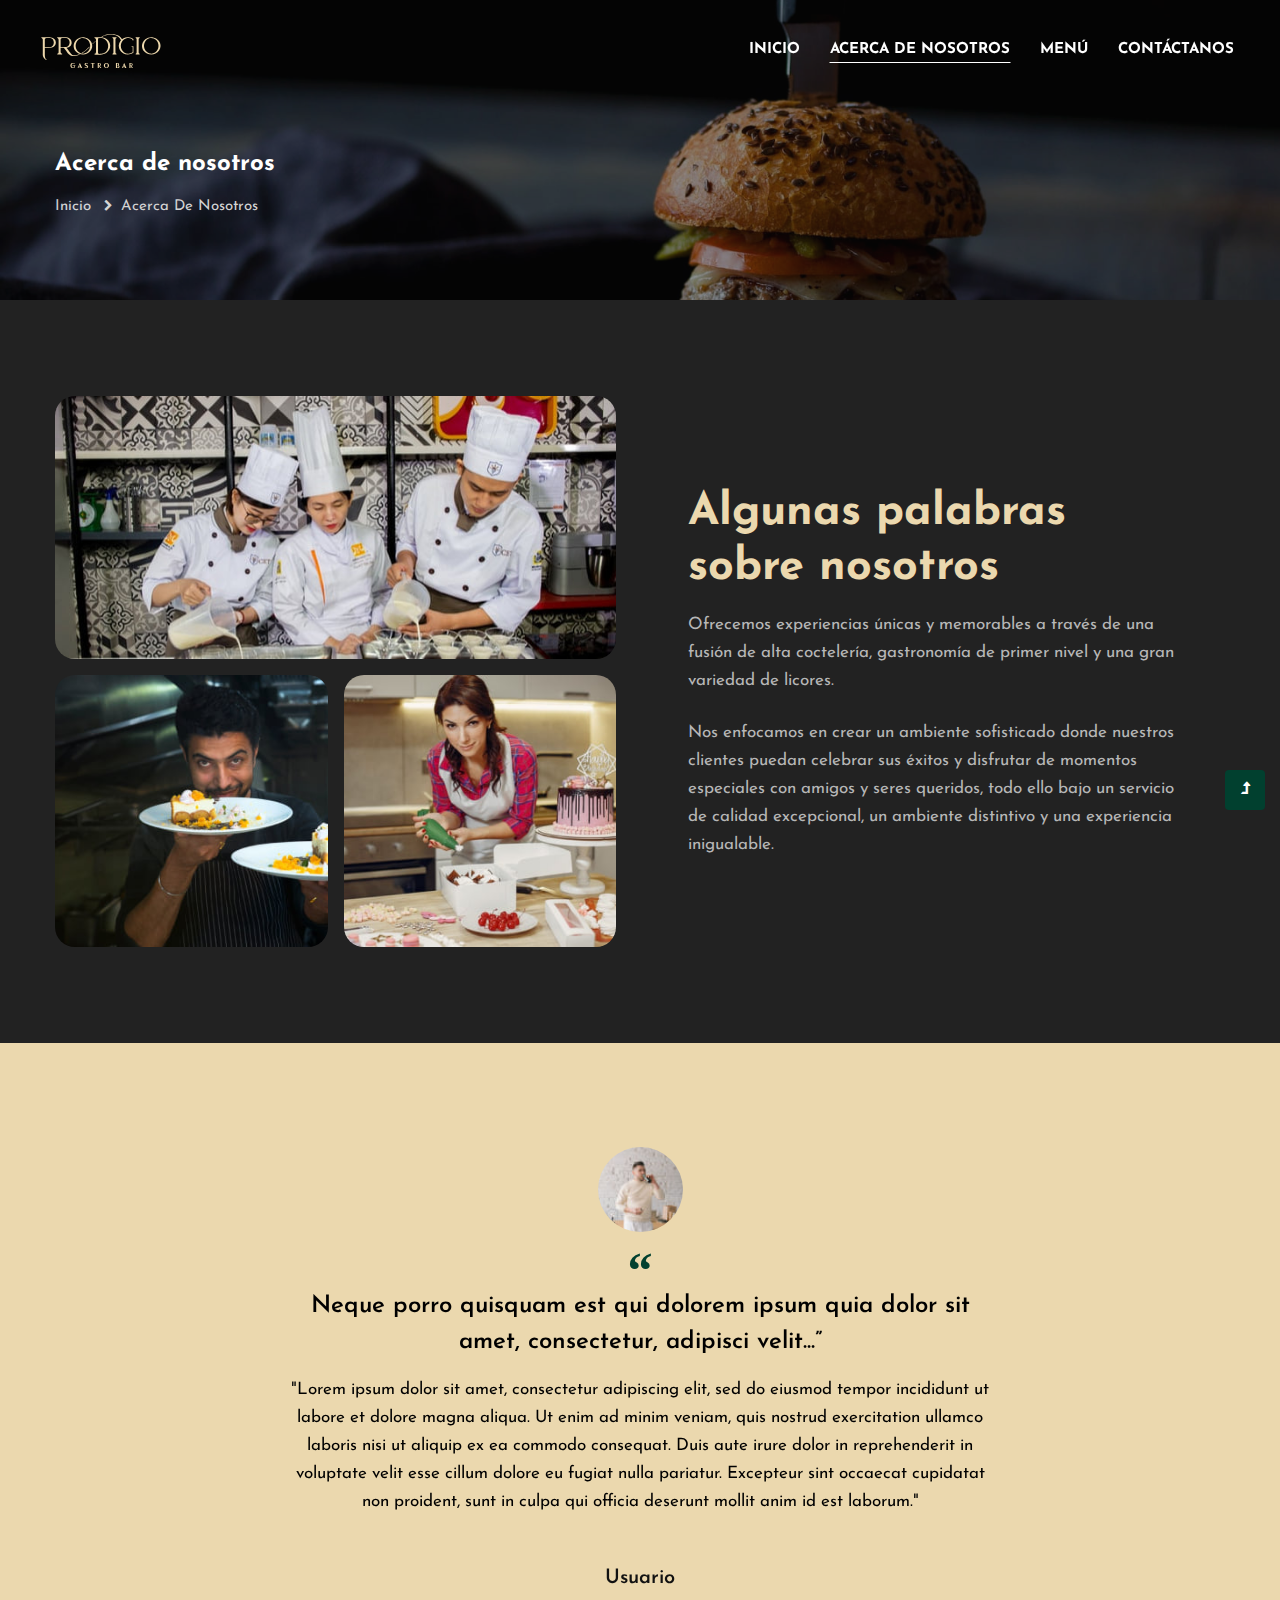
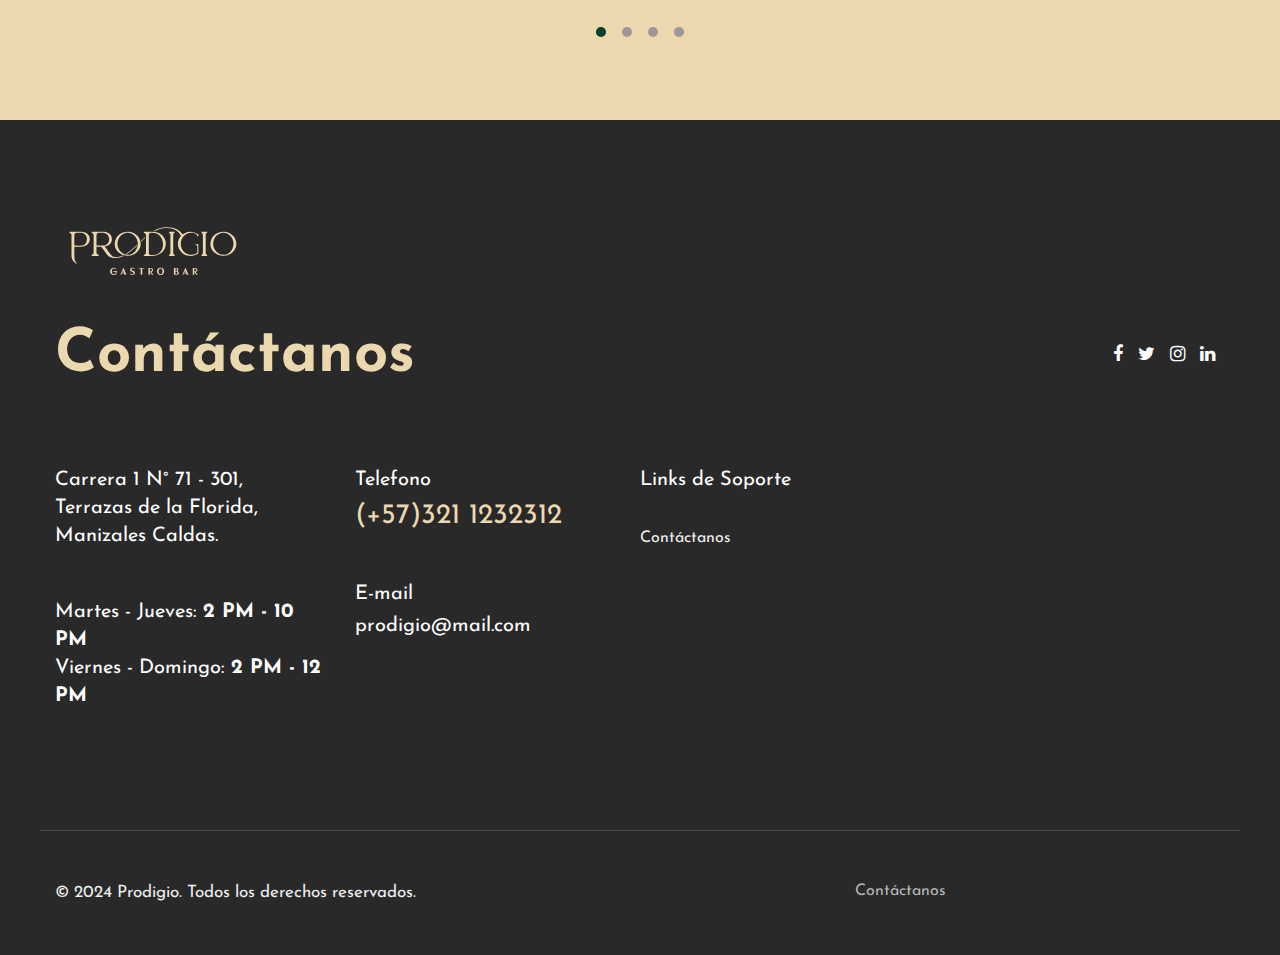
==== about.html @ 743cbc4c "extract content of folder" ====
<!--
Author: W3layouts
Author URL: http://w3layouts.com
-->
<!doctype html>
<html lang="es">

<head>
    <!-- Required meta tags -->
    <meta charset="utf-8">
    <meta name="viewport" content="width=device-width, initial-scale=1, shrink-to-fit=no">
    <link rel="icon" href="assets/images/favicon.ico" type="image/x-icon">
    <title>Prodigio: Gastro Bar - Acerca de Nosotros</title>
    <!-- google-fonts -->
    <link href="//fonts.googleapis.com/css2?family=Josefin+Sans:wght@100;200;300;400;500;600;700&display=swap"
        rel="stylesheet">
    <!-- //google-fonts -->
    <!-- Template CSS Style link -->
    <link rel="stylesheet" href="assets/css/style-starter.css">
</head>
<body>
    <!--header-->
    <header id="site-header" class="fixed-top">
        <div class="container-fluid">
            <nav class="navbar navbar-expand-lg stroke">
                <!--<h1>
                    <a class="navbar-brand d-flex align-items-center" href="index.html">
                        Prodigio <i class="fa fa-cutlery ml-2" aria-hidden="true"></i></a>
                </h1>-->
                <!-- if logo is image enable this   -->
                <a class="navbar-brand" href="#index.html">
                    <img src="assets/images/Logo.svg" alt="logo" title="Prodigio"/>
                </a> 
                <button class="navbar-toggler  collapsed bg-gradient" type="button" data-toggle="collapse"
                    data-target="#navbarTogglerDemo02" aria-controls="navbarTogglerDemo02" aria-expanded="false"
                    aria-label="Toggle navigation">
                    <span class="navbar-toggler-icon fa icon-expand fa-bars"></span>
                    <span class="navbar-toggler-icon fa icon-close fa-times"></span>
                </button>

                <div class="collapse navbar-collapse" id="navbarTogglerDemo02">
                    <ul class="navbar-nav ml-lg-auto">
                        <li class="nav-item">
                            <a class="nav-link" href="index.html">Inicio <span class="sr-only">(current)</span></a>
                        </li>
                        <li class="nav-item active">
                            <a class="nav-link" href="about.html">Acerca de nosotros</a>
                        </li>
                        <li class="nav-item">
                            <a class="nav-link" href="#">Menú</a>
                        </li>
                        <li class="nav-item">
                            <a class="nav-link" href="contact.html">Contáctanos</a>
                        </li>
                    </ul>
                </div>
            </nav>
        </div>
    </header>
    <!--//header-->

    <!-- inner banner -->
    <div class="inner-banner">
        <section class="w3l-breadcrumb">
            <div class="container">
                <h4 class="inner-text-title font-weight-bold text-white mb-sm-3 mb-2">Acerca de nosotros</h4>
                <ul class="breadcrumbs-custom-path">
                    <li><a href="index.html">Inicio</a></li>
                    <li class="active"><span class="fa fa-chevron-right mx-2" aria-hidden="true"></span>Acerca de nosotros</li>
                </ul>
            </div>
        </section>
    </div>
    <!-- //inner banner -->

    <!-- about section -->
    <section class="w3l-text-6 py-5" id="about">
        <div class="text-6-mian py-md-5 py-4">
            <div class="container">
                <div class="row top-cont-grid align-items-center">
                    <div class="col-lg-6 left-img pr-lg-4">
                        <img src="assets/images/about3.jpg" alt="" class="img-responsive img-fluid" />
                        <div class="row mt-3">
                            <div class="col-6 img-pad">
                                <img src="assets/images/about4.jpg" alt="" class="img-responsive img-fluid" />
                            </div>
                            <div class="col-6 img-pad-2">
                                <img src="assets/images/about5.jpg" alt="" class="img-responsive img-fluid" />
                            </div>
                        </div>
                    </div>
                    <div class="col-lg-6 text-6-info mb-lg-0 mb-4 pl-lg-5 pr-lg-5">
                        <h3 class="title-style mb-3">Algunas palabras sobre nosotros</h3>
                        <p>Ofrecemos experiencias únicas y memorables a
                            través de una fusión de alta coctelería, gastronomía
                            de primer nivel y una gran variedad de licores.</p>
                        <p class="mt-4">Nos enfocamos en crear un ambiente sofisticado
                            donde nuestros clientes puedan celebrar sus éxitos y
                            disfrutar de momentos especiales con amigos y
                            seres queridos, todo ello bajo un servicio de calidad
                            excepcional, un ambiente distintivo y una
                            experiencia inigualable.</p>
                    </div>
                </div>
            </div>
        </div>
    </section>
    <!-- //about section -->

    <!-- team section -->
    <!--
    <section class="w3l-team-main" id="team">
        <div class="team py-5">
            <div class="container py-md-5 py-4">
                <h3 class="title-style text-white text-center">Our Chefs</h3>
                <div class="row team-row mt-md-5 mt-4">
                    <div class="col-lg-3 col-6 team-wrap">
                        <div class="team-member text-center">
                            <div class="team-img">
                                <img src="assets/images/team1.jpg" alt="" class="radius-image">
                            </div>
                            <a href="#url" class="team-title">Lyn Victor</a>
                            <div class="team-details text-center">
                                <div class="socials mt-20">
                                    <a href="#url">
                                        <span class="fa fa-facebook-f"></span>
                                    </a>
                                    <a href="#url">
                                        <span class="fa fa-twitter"></span>
                                    </a>
                                    <a href="#url">
                                        <span class="fa fa-instagram"></span>
                                    </a>
                                </div>
                            </div>
                        </div>
                    </div>
                    -- end team member --
                    <div class="col-lg-3 col-6 team-wrap">
                        <div class="team-member text-center">
                            <div class="team-img">
                                <img src="assets/images/team2.jpg" alt="" class="radius-image">
                            </div>
                            <a href="#url" class="team-title">Meyer Lson</a>
                            <div class="team-details text-center">
                                <div class="socials mt-20">
                                    <a href="#url">
                                        <span class="fa fa-facebook-f"></span>
                                    </a>
                                    <a href="#url">
                                        <span class="fa fa-twitter"></span>
                                    </a>
                                    <a href="#url">
                                        <span class="fa fa-instagram"></span>
                                    </a>
                                </div>
                            </div>
                        </div>
                    </div>
                    -- end team member --
                    <div class="col-lg-3 col-6 team-wrap mt-lg-0 mt-5">
                        <div class="team-member last text-center">
                            <div class="team-img">
                                <img src="assets/images/team3.jpg" alt="" class="radius-image">
                            </div>
                            <a href="#url" class="team-title">Lyn Meyer</a>
                            <div class="team-details text-center">
                                <div class="socials mt-20">
                                    <a href="#url">
                                        <span class="fa fa-facebook-f"></span>
                                    </a>
                                    <a href="#url">
                                        <span class="fa fa-twitter"></span>
                                    </a>
                                    <a href="#url">
                                        <span class="fa fa-instagram"></span>
                                    </a>
                                </div>
                            </div>
                        </div>
                    </div>
                    -- end team member --
                    <div class="col-lg-3 col-6 team-wrap mt-lg-0 mt-5">
                        <div class="team-member last text-center">
                            <div class="team-img">
                                <img src="assets/images/team4.jpg" alt="" class="radius-image">
                            </div>
                            <a href="#url" class="team-title">Sam Mills</a>
                            <div class="team-details text-center">
                                <div class="socials mt-20">
                                    <a href="#url">
                                        <span class="fa fa-facebook-f"></span>
                                    </a>
                                    <a href="#url">
                                        <span class="fa fa-twitter"></span>
                                    </a>
                                    <a href="#url">
                                        <span class="fa fa-instagram"></span>
                                    </a>
                                </div>
                            </div>
                        </div>
                    </div>
                    -- end team member --
                </div>
            </div>
        </div>
    </section>
    -->
    <!-- //team section -->

    <!-- video section -->
    <!--
    <section class="w3l-index5" id="about">
        <div class="new-block py-5">
            <div class="container py-lg-5">
                <div class="middle-section text-center">
                    <div class="section-width">
                        <h3 class="title-style">Only fresh and healthy Products for you!</h3>
                        <p class="mt-3">Lorem ipsum, dolor sit amet consectetur adipisicing elit.Lorem ipsum dolor sit
                            amet elit consec tetur adipisi elit.

                            Lorem ipsum dolor sit amet elit consec tetur adipisi elit. Iure voluptatibus explicabo
                            officia.</p>
                    </div>
                    <div class="history-info mt-5">
                        <div class="position-relative">
                            <img src="assets/images/image3.jpg" class="img-fluid radius-image video-popup-image"
                                alt="video-popup">

                            <a href="#small-dialog"
                                class="popup-with-zoom-anim play-view text-center position-absolute">
                                <span class="video-play-icon">
                                    <span class="fa fa-play"></span>
                                </span>
                            </a>

                            -- dialog itself, mfp-hide class is required to make dialog hidden --
                            <div id="small-dialog" class="zoom-anim-dialog mfp-hide">
                                <iframe src="https://player.vimeo.com/video/204689502" frameborder="0"
                                    allow="autoplay; fullscreen" allowfullscreen></iframe>
                            </div>
                        </div>
                    </div>

                    -- dialog itself, mfp-hide class is required to make dialog hidden --
                    <div id="small-dialog" class="zoom-anim-dialog mfp-hide">
                        <iframe src="https://player.vimeo.com/video/101587706" frameborder="0"
                            allow="autoplay; fullscreen" allowfullscreen></iframe>
                    </div>
                </div>
            </div>
        </div>
    </section>
    -->
    <!-- //video section -->


    <!-- testimonials section -->
    <section class="w3l-clients w3l-agency-test" id="testimonials">
        <div class="midd-w3 py-5">
            <div class="container py-lg-5 py-md-3">
                <div id="owl-agency" class="owl-carousel owl-theme py-2 mb-4 text-center">
                    <div class="item">
                        <div class="testimonial-content">
                            <div class="testimonial">
                                <a class="comment-img" href="#url"><img src="assets/images/testi1.jpg"
                                        class="img-responsive" alt="placeholder image"></a>
                                <blockquote>
                                    <q>Neque porro quisquam est qui dolorem ipsum quia dolor sit amet, consectetur, adipisci velit...</q>
                                </blockquote>
                                <p class="text-black">"Lorem ipsum dolor sit amet, consectetur adipiscing elit, sed do eiusmod tempor 
                                            incididunt ut labore et dolore magna aliqua. Ut enim ad minim veniam, quis nostrud exercitation 
                                            ullamco laboris nisi ut aliquip ex ea commodo consequat. Duis aute irure dolor in reprehenderit in 
                                            voluptate velit esse cillum dolore eu fugiat nulla pariatur. Excepteur sint occaecat cupidatat non 
                                            proident, sunt in culpa qui officia deserunt mollit anim id est laborum."</p>
                                <div class="text-center mt-5">
                                    <div class="people-info align-self">
                                        <h3>Usuario</h3>
                                    </div>
                                </div>
                            </div>
                        </div>
                    </div>
                    <div class="item">
                        <div class="testimonial-content">
                            <div class="testimonial">
                                <a class="comment-img" href="#url"><img src="assets/images/testi1.jpg"
                                        class="img-responsive" alt="placeholder image"></a>
                                <blockquote>
                                    <q>Neque porro quisquam est qui dolorem ipsum quia dolor sit amet, consectetur, adipisci velit...</q>
                                </blockquote>
                                <p class="text-black">"Lorem ipsum dolor sit amet, consectetur adipiscing elit, sed do eiusmod tempor 
                                            incididunt ut labore et dolore magna aliqua. Ut enim ad minim veniam, quis nostrud exercitation 
                                            ullamco laboris nisi ut aliquip ex ea commodo consequat. Duis aute irure dolor in reprehenderit in 
                                            voluptate velit esse cillum dolore eu fugiat nulla pariatur. Excepteur sint occaecat cupidatat non 
                                            proident, sunt in culpa qui officia deserunt mollit anim id est laborum."</p>
                                <div class="text-center mt-5">
                                    <div class="people-info align-self">
                                        <h3>Usuario</h3>
                                    </div>
                                </div>
                            </div>
                        </div>
                    </div>
                    <div class="item">
                        <div class="testimonial-content">
                            <div class="testimonial">
                                <a class="comment-img" href="#url"><img src="assets/images/testi1.jpg"
                                        class="img-responsive" alt="placeholder image"></a>
                                <blockquote>
                                    <q>Neque porro quisquam est qui dolorem ipsum quia dolor sit amet, consectetur, adipisci velit...</q>
                                </blockquote>
                                <p class="text-black">"Lorem ipsum dolor sit amet, consectetur adipiscing elit, sed do eiusmod tempor 
                                            incididunt ut labore et dolore magna aliqua. Ut enim ad minim veniam, quis nostrud exercitation 
                                            ullamco laboris nisi ut aliquip ex ea commodo consequat. Duis aute irure dolor in reprehenderit in 
                                            voluptate velit esse cillum dolore eu fugiat nulla pariatur. Excepteur sint occaecat cupidatat non 
                                            proident, sunt in culpa qui officia deserunt mollit anim id est laborum."</p>
                                <div class="text-center mt-5">
                                    <div class="people-info align-self">
                                        <h3>Usuario</h3>
                                    </div>
                                </div>
                            </div>
                        </div>
                    </div>
                    <div class="item">
                        <div class="testimonial-content">
                            <div class="testimonial">
                                <a class="comment-img" href="#url"><img src="assets/images/testi1.jpg"
                                        class="img-responsive" alt="placeholder image"></a>
                                <blockquote>
                                    <q>Neque porro quisquam est qui dolorem ipsum quia dolor sit amet, consectetur, adipisci velit...</q>
                                </blockquote>
                                <p class="text-black">"Lorem ipsum dolor sit amet, consectetur adipiscing elit, sed do eiusmod tempor 
                                            incididunt ut labore et dolore magna aliqua. Ut enim ad minim veniam, quis nostrud exercitation 
                                            ullamco laboris nisi ut aliquip ex ea commodo consequat. Duis aute irure dolor in reprehenderit in 
                                            voluptate velit esse cillum dolore eu fugiat nulla pariatur. Excepteur sint occaecat cupidatat non 
                                            proident, sunt in culpa qui officia deserunt mollit anim id est laborum."</p>
                                <div class="text-center mt-5">
                                    <div class="people-info align-self">
                                        <h3>Usuario</h3>
                                    </div>
                                </div>
                            </div>
                        </div>
                    </div>
                </div>
            </div>
        </div>
    </section>
    <!-- //testimonials section -->

    <!-- footer -->
    <footer class="w3l-footer-29-main">
        <div class="footer-29-w3l py-5">
            <div class="container pt-md-5 pt-4">
                <div class="w3l-footer-texthny-inf">
                    <h2>
                        <a class="d-flex align-items-center logo-2" href="index.html">
                            <img src="assets/images/Logo.svg" alt="logo" title="Prodigio" style="height: 70px;"/>
                        </a>
                    </h2>
                    <div class="footer-list-cont d-flex align-items-center justify-content-between mt-md-5 mt-4 mb-5">
                        <h6 class="foot-sub-title">Contáctanos</h6>

                        <div class="main-social-footer-29">
                            <a href="#facebook" class="facebook"><span class="fa fa-facebook"></span></a>
                            <a href="#twitter" class="twitter"><span class="fa fa-twitter"></span></a>
                            <a href="#instagram" class="instagram"><span class="fa fa-instagram"></span></a>
                            <a href="#linkedin" class="linkedin"><span class="fa fa-linkedin"></span></a>
                        </div>
                    </div>
                </div>
                <div class="row footer-top-29 mt-lg-5 mt-md-4 pt-md-5">
                    <div class="col-lg-3 col-sm-6">
                        <div class="address-grid">
                            <h5>Carrera 1 N° 71 - 301, Terrazas de la Florida, <br> Manizales Caldas.</h5>
                            <h5 class="mt-sm-5 mt-4">Martes - Jueves: <span> 2 PM - 10 PM</span> <br> Viernes - Domingo: <span> 2 PM - 12 PM</span></h5>
                        </div>
                    </div>
                    <div class="col-lg-3 col-sm-6 mt-sm-0 mt-4">
                        <div class="address-grid">
                            <h5>Telefono</h5>
                            <h5 class="phone-number-text mt-2"><a href="tel:+57 3213772519">(+57)321 1232312</a></h5>
                        </div>
                        <div class="address-grid mt-sm-5 mt-4">
                            <h5>E-mail</h5>
                            <h5 class="email-cont-text mt-1"> <a href="mailto:prodigio@mail.com"
                                    class="mail">prodigio@mail.com</a></h5>
                        </div>
                    </div>
                    <div class="col-lg-2 col-md-6 col-sm-5 footer-list-menu pl-lg-0 mt-lg-0 mt-sm-5 mt-4">
                        <div class="address-grid contact">
                            <h5 class="mb-4 pb-lg-2">Links de Soporte</h5>
                            <ul>
                                <li><a href="contact.html">Contáctanos</a></li>
                            </ul>
                        </div>
                    </div>
                </div>
                <!-- copyright -->
                <div class="w3l-copyright mt-lg-5 mt-sm-4 pt-md-4 pt-3">
                    <div class="row bottom-copies pt-md-5 pt-4 mt-md-5 mt-4">
                        <p class="col-lg-8 copy-footer-29">© 2024 Prodigio. Todos los derechos reservados. </a></p>

                        <div class="col-lg-4 footer-list-29 mt-lg-0 mt-md-4 mt-2">
                            <ul class="d-flex text-lg-right">
                                <li><a href="contact.html">Contáctanos</a></li>
                            </ul>
                        </div>
                    </div>
                </div>
            </div>
        </div>
    </footer>
    <!-- //footer -->

    <!-- Js scripts -->
    <!-- move top -->
    <button onclick="topFunction()" id="movetop" title="Go to top">
        <span class="fa fa-level-up" aria-hidden="true"></span>
    </button>
    <script>
        // When the user scrolls down 20px from the top of the document, show the button
        window.onscroll = function () {
            scrollFunction()
        };

        function scrollFunction() {
            if (document.body.scrollTop > 20 || document.documentElement.scrollTop > 20) {
                document.getElementById("movetop").style.display = "block";
            } else {
                document.getElementById("movetop").style.display = "none";
            }
        }

        // When the user clicks on the button, scroll to the top of the document
        function topFunction() {
            document.body.scrollTop = 0;
            document.documentElement.scrollTop = 0;
        }
    </script>
    <!-- //move top -->

    <!-- common jquery plugin -->
    <script src="assets/js/jquery-3.3.1.min.js"></script>
    <!-- //common jquery plugin -->

    <!-- owlcarousel -->
    <script src="assets/js/owl.carousel.js"></script>
    <!-- script for tesimonials carousel slider -->
    <script>
        $(document).ready(function () {
            $("#owl-demo1").owlCarousel({
                loop: true,
                nav: false,
                margin: 50,
                responsiveClass: true,
                responsive: {
                    0: {
                        items: 1,
                        nav: false
                    },
                    736: {
                        items: 2,
                        nav: false
                    }
                }
            })
        })
    </script>
    <!-- //script for tesimonials carousel slider -->
    <!-- script for tesimonials agency carousel slider -->
    <script>
        $(document).ready(function () {
            $("#owl-agency").owlCarousel({
                loop: true,
                nav: false,
                margin: 50,
                responsiveClass: true,
                responsive: {
                    0: {
                        items: 1,
                        nav: false
                    },
                    736: {
                        items: 1,
                        nav: false
                    }
                }
            })
        })
    </script>
    <!-- //script for tesimonials agency carousel slider -->

    <!-- magnific popup -->
    <script src="assets/js/jquery.magnific-popup.min.js"></script>
    <script>
        $(document).ready(function () {
            $('.popup-with-zoom-anim').magnificPopup({
                type: 'inline',

                fixedContentPos: false,
                fixedBgPos: true,

                overflowY: 'auto',

                closeBtnInside: true,
                preloader: false,

                midClick: true,
                removalDelay: 300,
                mainClass: 'my-mfp-zoom-in'
            });

            $('.popup-with-move-anim').magnificPopup({
                type: 'inline',

                fixedContentPos: false,
                fixedBgPos: true,

                overflowY: 'auto',

                closeBtnInside: true,
                preloader: false,

                midClick: true,
                removalDelay: 300,
                mainClass: 'my-mfp-slide-bottom'
            });
        });
    </script>
    <!-- //magnific popup -->

    <!-- theme switch js (light and dark)-->
    <script src="assets/js/theme-change.js"></script>
    <script>
        function autoType(elementClass, typingSpeed) {
            var thhis = $(elementClass);
            thhis.css({
                "position": "relative",
                "display": "inline-block"
            });
            thhis.prepend('<div class="cursor" style="right: initial; left:0;"></div>');
            thhis = thhis.find(".text-js");
            var text = thhis.text().trim().split('');
            var amntOfChars = text.length;
            var newString = "";
            thhis.text("|");
            setTimeout(function () {
                thhis.css("opacity", 1);
                thhis.prev().removeAttr("style");
                thhis.text("");
                for (var i = 0; i < amntOfChars; i++) {
                    (function (i, char) {
                        setTimeout(function () {
                            newString += char;
                            thhis.text(newString);
                        }, i * typingSpeed);
                    })(i + 1, text[i]);
                }
            }, 1500);
        }

        $(document).ready(function () {
            // Now to start autoTyping just call the autoType function with the 
            // class of outer div
            // The second paramter is the speed between each letter is typed.   
            autoType(".type-js", 200);
        });
    </script>
    <!-- //theme switch js (light and dark)-->

    <!-- MENU-JS -->
    <script>
        $(window).on("scroll", function () {
            var scroll = $(window).scrollTop();

            if (scroll >= 80) {
                $("#site-header").addClass("nav-fixed");
            } else {
                $("#site-header").removeClass("nav-fixed");
            }
        });

        //Main navigation Active Class Add Remove
        $(".navbar-toggler").on("click", function () {
            $("header").toggleClass("active");
        });
        $(document).on("ready", function () {
            if ($(window).width() > 991) {
                $("header").removeClass("active");
            }
            $(window).on("resize", function () {
                if ($(window).width() > 991) {
                    $("header").removeClass("active");
                }
            });
        });
    </script>
    <!-- //MENU-JS -->

    <!-- disable body scroll which navbar is in active -->
    <script>
        $(function () {
            $('.navbar-toggler').click(function () {
                $('body').toggleClass('noscroll');
            })
        });
    </script>
    <!-- //disable body scroll which navbar is in active -->

    <!--bootstrap-->
    <script src="assets/js/bootstrap.min.js"></script>
    <!-- //bootstrap-->
    <!-- //Js scripts -->
</body>

</html>
---- assets/css/style-starter.css ----
@charset "UTF-8";

/*--
Author: W3layouts
Author URL: http://w3layouts.com
--*/
/*!
 * Bootstrap v4.4.1 (https://getbootstrap.com/)
 * Copyright 2011-2019 The Bootstrap Authors
 * Copyright 2011-2019 Twitter, Inc.
 * Licensed under MIT (https://github.com/twbs/bootstrap/blob/master/LICENSE)
 */
:root {
  --blue: #007bff;
  --indigo: #6610f2;
  --purple: #6f42c1;
  --pink: #e83e8c;
  --red: #dc3545;
  --orange: #fd7e14;
  --yellow: #ffc107;
  --green: #28a745;
  --teal: #20c997;
  --cyan: #17a2b8;
  --white: #fff;
  --gray: #6c757d;
  --gray-dark: #343a40;
  --primary: #ff4c4c;
  --secondary: #e71d36;
  --success: #28a745;
  --info: #17a2b8;
  --warning: #ffc107;
  --danger: #dc3545;
  --light: #f8f9fa;
  --dark: #343a40;
  --breakpoint-xs: 0;
  --breakpoint-sm: 576px;
  --breakpoint-md: 768px;
  --breakpoint-lg: 992px;
  --breakpoint-xl: 1200px;
  --font-family-sans-serif: -apple-system, BlinkMacSystemFont, "Segoe UI", Roboto, "Helvetica Neue", Arial, "Noto Sans", sans-serif, "Apple Color Emoji", "Segoe UI Emoji", "Segoe UI Symbol", "Noto Color Emoji";
  --font-family-monospace: SFMono-Regular, Menlo, Monaco, Consolas, "Liberation Mono", "Courier New", monospace;
}

*,
*::before,
*::after {
  box-sizing: border-box;
}

html {
  font-family: sans-serif;
  line-height: 1.15;
  -webkit-text-size-adjust: 100%;
  -webkit-tap-highlight-color: rgba(0, 0, 0, 0);
}

article,
aside,
figcaption,
figure,
footer,
header,
hgroup,
main,
nav,
section {
  display: block;
}

body {
  margin: 0;
  font-family: -apple-system, BlinkMacSystemFont, "Segoe UI", Roboto, "Helvetica Neue", Arial, "Noto Sans", sans-serif, "Apple Color Emoji", "Segoe UI Emoji", "Segoe UI Symbol", "Noto Color Emoji";
  font-size: 1rem;
  font-weight: 400;
  line-height: 1.5;
  color: #212529;
  text-align: left;
  background-color: #fff;
}

[tabindex="-1"]:focus:not(:focus-visible) {
  outline: 0 !important;
}

hr {
  box-sizing: content-box;
  height: 0;
  overflow: visible;
}

h1,
h2,
h3,
h4,
h5,
h6 {
  margin-top: 0;
  margin-bottom: 0.5rem;
}

p {
  margin-top: 0;
  margin-bottom: 1rem;
}

abbr[title],
abbr[data-original-title] {
  text-decoration: underline;
  -webkit-text-decoration: underline dotted;
  text-decoration: underline dotted;
  cursor: help;
  border-bottom: 0;
  -webkit-text-decoration-skip-ink: none;
  text-decoration-skip-ink: none;
}

address {
  margin-bottom: 1rem;
  font-style: normal;
  line-height: inherit;
}

ol,
ul,
dl {
  margin-top: 0;
  margin-bottom: 1rem;
}

ol ol,
ul ul,
ol ul,
ul ol {
  margin-bottom: 0;
}

dt {
  font-weight: 600;
}

dd {
  margin-bottom: .5rem;
  margin-left: 0;
}

blockquote {
  margin: 0 0 1rem;
}

b,
strong {
  font-weight: bolder;
}

small {
  font-size: 80%;
}

sub,
sup {
  position: relative;
  font-size: 75%;
  line-height: 0;
  vertical-align: baseline;
}

sub {
  bottom: -.25em;
}

sup {
  top: -.5em;
}

a {
  color: var(--font-color);
  text-decoration: none;
  background-color: transparent;
}

a:hover {
  color: var(--secondary-color);
  text-decoration: underline;
}

a,
a:hover,
button,
button:hover {
  text-decoration: none;
  transition: .5s all;
  -moz-transition: .5s all;
}

a:not([href]) {
  color: inherit;
  text-decoration: none;
}

a:not([href]):hover {
  color: inherit;
  text-decoration: none;
}

pre,
code,
kbd,
samp {
  font-family: SFMono-Regular, Menlo, Monaco, Consolas, "Liberation Mono", "Courier New", monospace;
  font-size: 1em;
}

pre {
  margin-top: 0;
  margin-bottom: 1rem;
  overflow: auto;
}

figure {
  margin: 0 0 1rem;
}

img {
  vertical-align: middle;
  border-style: none;
}

svg {
  overflow: hidden;
  vertical-align: middle;
}

table {
  border-collapse: collapse;
}

caption {
  padding-top: 0.75rem;
  padding-bottom: 0.75rem;
  color: #6c757d;
  text-align: left;
  caption-side: bottom;
}

th {
  text-align: inherit;
}

label {
  display: inline-block;
  margin-bottom: 0.5rem;
}

button {
  border-radius: 0;
}

button:focus {
  outline: 1px dotted;
  outline: 5px auto -webkit-focus-ring-color;
}

input,
button,
select,
optgroup,
textarea {
  margin: 0;
  font-family: inherit;
  font-size: inherit;
  line-height: inherit;
}

button,
input {
  overflow: visible;
}

button,
select {
  text-transform: none;
}

select {
  word-wrap: normal;
}

button,
[type="button"],
[type="reset"],
[type="submit"] {
  -webkit-appearance: button;
}

button:not(:disabled),
[type="button"]:not(:disabled),
[type="reset"]:not(:disabled),
[type="submit"]:not(:disabled) {
  cursor: pointer;
}

button::-moz-focus-inner,
[type="button"]::-moz-focus-inner,
[type="reset"]::-moz-focus-inner,
[type="submit"]::-moz-focus-inner {
  padding: 0;
  border-style: none;
}

input[type="radio"],
input[type="checkbox"] {
  box-sizing: border-box;
  padding: 0;
}

input[type="date"],
input[type="time"],
input[type="datetime-local"],
input[type="month"] {
  -webkit-appearance: listbox;
}

textarea {
  overflow: auto;
  resize: vertical;
}

fieldset {
  min-width: 0;
  padding: 0;
  margin: 0;
  border: 0;
}

legend {
  display: block;
  width: 100%;
  max-width: 100%;
  padding: 0;
  margin-bottom: .5rem;
  font-size: 1.5rem;
  line-height: inherit;
  color: inherit;
  white-space: normal;
}

@media (max-width: 1200px) {
  legend {
    font-size: calc(1.275rem + 0.3vw);
  }
}

progress {
  vertical-align: baseline;
}

[type="number"]::-webkit-inner-spin-button,
[type="number"]::-webkit-outer-spin-button {
  height: auto;
}

[type="search"] {
  outline-offset: -2px;
  -webkit-appearance: none;
}

[type="search"]::-webkit-search-decoration {
  -webkit-appearance: none;
}

::-webkit-file-upload-button {
  font: inherit;
  -webkit-appearance: button;
}

output {
  display: inline-block;
}

summary {
  display: list-item;
  cursor: pointer;
}

template {
  display: none;
}

[hidden] {
  display: none !important;
}

h1,
h2,
h3,
h4,
h5,
h6,
.h1,
.h2,
.h3,
.h4,
.h5,
.h6 {
  margin-bottom: 0.5rem;
  font-weight: 400;
  line-height: 28px;
}

h1,
.h1 {
  font-size: 2.5rem;
}

@media (max-width: 1200px) {

  h1,
  .h1 {
    font-size: calc(1.375rem + 1.5vw);
  }
}

h2,
.h2 {
  font-size: 2rem;
}

@media (max-width: 1200px) {

  h2,
  .h2 {
    font-size: calc(1.325rem + 0.9vw);
  }
}

h3,
.h3 {
  font-size: 1.75rem;
}

@media (max-width: 1200px) {

  h3,
  .h3 {
    font-size: calc(1.3rem + 0.6vw);
  }
}

h4,
.h4 {
  font-size: 1.5rem;
}

@media (max-width: 1200px) {

  h4,
  .h4 {
    font-size: calc(1.275rem + 0.3vw);
  }
}

h5,
.h5 {
  font-size: 1.25rem;
}

h6,
.h6 {
  font-size: 1rem;
}

.lead {
  font-size: 1.25rem;
  font-weight: 300;
}

.display-1 {
  font-size: 6rem;
  font-weight: 300;
  line-height: 1.2;
}

@media (max-width: 1200px) {
  .display-1 {
    font-size: calc(1.725rem + 5.7vw);
  }
}

.display-2 {
  font-size: 5.5rem;
  font-weight: 300;
  line-height: 1.2;
}

@media (max-width: 1200px) {
  .display-2 {
    font-size: calc(1.675rem + 5.1vw);
  }
}

.display-3 {
  font-size: 4.5rem;
  font-weight: 300;
  line-height: 1.2;
}

@media (max-width: 1200px) {
  .display-3 {
    font-size: calc(1.575rem + 3.9vw);
  }
}

.display-4 {
  font-size: 3.5rem;
  font-weight: 300;
  line-height: 1.2;
}

@media (max-width: 1200px) {
  .display-4 {
    font-size: calc(1.475rem + 2.7vw);
  }
}

hr {
  margin-top: 1rem;
  margin-bottom: 1rem;
  border: 0;
  border-top: 1px solid rgba(0, 0, 0, 0.1);
}

small,
.small {
  font-size: 80%;
  font-weight: 400;
}

mark,
.mark {
  padding: 0.2em;
  background-color: #fcf8e3;
}

.list-unstyled {
  padding-left: 0;
  list-style: none;
}

.list-inline {
  padding-left: 0;
  list-style: none;
}

.list-inline-item {
  display: inline-block;
}

.list-inline-item:not(:last-child) {
  margin-right: 0.5rem;
}

.initialism {
  font-size: 90%;
  text-transform: uppercase;
}

.blockquote {
  margin-bottom: 1rem;
  font-size: 1.25rem;
}

.blockquote-footer {
  display: block;
  font-size: 80%;
  color: #6c757d;
}

.blockquote-footer::before {
  content: "\2014\00A0";
}

.img-fluid {
  max-width: 100%;
  height: auto;
}

.img-thumbnail {
  padding: 0.25rem;
  background-color: #fff;
  border: 1px solid #dee2e6;
  border-radius: 0.25rem;
  max-width: 100%;
  height: auto;
}

.figure {
  display: inline-block;
}

.figure-img {
  margin-bottom: 0.5rem;
  line-height: 1;
}

.figure-caption {
  font-size: 90%;
  color: #6c757d;
}

code {
  font-size: 87.5%;
  color: #e83e8c;
  word-wrap: break-word;
}

a>code {
  color: inherit;
}

kbd {
  padding: 0.2rem 0.4rem;
  font-size: 87.5%;
  color: #fff;
  background-color: #212529;
  border-radius: 0.2rem;
}

kbd kbd {
  padding: 0;
  font-size: 100%;
  font-weight: 600;
}

pre {
  display: block;
  font-size: 87.5%;
  color: #212529;
}

pre code {
  font-size: inherit;
  color: inherit;
  word-break: normal;
}

.pre-scrollable {
  max-height: 340px;
  overflow-y: scroll;
}

.container {
  width: 100%;
  padding-right: 15px;
  padding-left: 15px;
  margin-right: auto;
  margin-left: auto;
}

@media (min-width: 576px) {
  .container {
    max-width: 540px;
  }
}

@media (min-width: 768px) {
  .container {
    max-width: 720px;
  }
}

@media (min-width: 992px) {
  .container {
    max-width: 960px;
  }
}

@media (min-width: 1200px) {
  .container {
    max-width: 1140px;
  }
}

.container-fluid,
.container-sm,
.container-md,
.container-lg,
.container-xl {
  width: 100%;
  padding-right: 15px;
  padding-left: 15px;
  margin-right: auto;
  margin-left: auto;
}

@media (min-width: 576px) {

  .container,
  .container-sm {
    max-width: 540px;
  }
}

@media (min-width: 768px) {

  .container,
  .container-sm,
  .container-md {
    max-width: 720px;
  }
}

@media (min-width: 992px) {

  .container,
  .container-sm,
  .container-md,
  .container-lg {
    max-width: 960px;
  }
}

@media (min-width: 1200px) {

  .container,
  .container-sm,
  .container-md,
  .container-lg,
  .container-xl {
    max-width: 1140px;
  }
}

.row {
  display: flex;
  flex-wrap: wrap;
  margin-right: -15px;
  margin-left: -15px;
}

.no-gutters {
  margin-right: 0;
  margin-left: 0;
}

.no-gutters>.col,
.no-gutters>[class*="col-"] {
  padding-right: 0;
  padding-left: 0;
}

.col-1,
.col-2,
.col-3,
.col-4,
.col-5,
.col-6,
.col-7,
.col-8,
.col-9,
.col-10,
.col-11,
.col-12,
.col,
.col-auto,
.col-sm-1,
.col-sm-2,
.col-sm-3,
.col-sm-4,
.col-sm-5,
.col-sm-6,
.col-sm-7,
.col-sm-8,
.col-sm-9,
.col-sm-10,
.col-sm-11,
.col-sm-12,
.col-sm,
.col-sm-auto,
.col-md-1,
.col-md-2,
.col-md-3,
.col-md-4,
.col-md-5,
.col-md-6,
.col-md-7,
.col-md-8,
.col-md-9,
.col-md-10,
.col-md-11,
.col-md-12,
.col-md,
.col-md-auto,
.col-lg-1,
.col-lg-2,
.col-lg-3,
.col-lg-4,
.col-lg-5,
.col-lg-6,
.col-lg-7,
.col-lg-8,
.col-lg-9,
.col-lg-10,
.col-lg-11,
.col-lg-12,
.col-lg,
.col-lg-auto,
.col-xl-1,
.col-xl-2,
.col-xl-3,
.col-xl-4,
.col-xl-5,
.col-xl-6,
.col-xl-7,
.col-xl-8,
.col-xl-9,
.col-xl-10,
.col-xl-11,
.col-xl-12,
.col-xl,
.col-xl-auto {
  position: relative;
  width: 100%;
  padding-right: 15px;
  padding-left: 15px;
}

.col {
  flex-basis: 0;
  flex-grow: 1;
  max-width: 100%;
}

.row-cols-1>* {
  flex: 0 0 100%;
  max-width: 100%;
}

.row-cols-2>* {
  flex: 0 0 50%;
  max-width: 50%;
}

.row-cols-3>* {
  flex: 0 0 33.33333%;
  max-width: 33.33333%;
}

.row-cols-4>* {
  flex: 0 0 25%;
  max-width: 25%;
}

.row-cols-5>* {
  flex: 0 0 20%;
  max-width: 20%;
}

.row-cols-6>* {
  flex: 0 0 16.66667%;
  max-width: 16.66667%;
}

.col-auto {
  flex: 0 0 auto;
  width: auto;
  max-width: 100%;
}

.col-1 {
  flex: 0 0 8.33333%;
  max-width: 8.33333%;
}

.col-2 {
  flex: 0 0 16.66667%;
  max-width: 16.66667%;
}

.col-3 {
  flex: 0 0 25%;
  max-width: 25%;
}

.col-4 {
  flex: 0 0 33.33333%;
  max-width: 33.33333%;
}

.col-5 {
  flex: 0 0 41.66667%;
  max-width: 41.66667%;
}

.col-6 {
  flex: 0 0 50%;
  max-width: 50%;
}

.col-7 {
  flex: 0 0 58.33333%;
  max-width: 58.33333%;
}

.col-8 {
  flex: 0 0 66.66667%;
  max-width: 66.66667%;
}

.col-9 {
  flex: 0 0 75%;
  max-width: 75%;
}

.col-10 {
  flex: 0 0 83.33333%;
  max-width: 83.33333%;
}

.col-11 {
  flex: 0 0 91.66667%;
  max-width: 91.66667%;
}

.col-12 {
  flex: 0 0 100%;
  max-width: 100%;
}

.order-first {
  order: -1;
}

.order-last {
  order: 13;
}

.order-0 {
  order: 0;
}

.order-1 {
  order: 1;
}

.order-2 {
  order: 2;
}

.order-3 {
  order: 3;
}

.order-4 {
  order: 4;
}

.order-5 {
  order: 5;
}

.order-6 {
  order: 6;
}

.order-7 {
  order: 7;
}

.order-8 {
  order: 8;
}

.order-9 {
  order: 9;
}

.order-10 {
  order: 10;
}

.order-11 {
  order: 11;
}

.order-12 {
  order: 12;
}

.offset-1 {
  margin-left: 8.33333%;
}

.offset-2 {
  margin-left: 16.66667%;
}

.offset-3 {
  margin-left: 25%;
}

.offset-4 {
  margin-left: 33.33333%;
}

.offset-5 {
  margin-left: 41.66667%;
}

.offset-6 {
  margin-left: 50%;
}

.offset-7 {
  margin-left: 58.33333%;
}

.offset-8 {
  margin-left: 66.66667%;
}

.offset-9 {
  margin-left: 75%;
}

.offset-10 {
  margin-left: 83.33333%;
}

.offset-11 {
  margin-left: 91.66667%;
}

@media (min-width: 576px) {
  .col-sm {
    flex-basis: 0;
    flex-grow: 1;
    max-width: 100%;
  }

  .row-cols-sm-1>* {
    flex: 0 0 100%;
    max-width: 100%;
  }

  .row-cols-sm-2>* {
    flex: 0 0 50%;
    max-width: 50%;
  }

  .row-cols-sm-3>* {
    flex: 0 0 33.33333%;
    max-width: 33.33333%;
  }

  .row-cols-sm-4>* {
    flex: 0 0 25%;
    max-width: 25%;
  }

  .row-cols-sm-5>* {
    flex: 0 0 20%;
    max-width: 20%;
  }

  .row-cols-sm-6>* {
    flex: 0 0 16.66667%;
    max-width: 16.66667%;
  }

  .col-sm-auto {
    flex: 0 0 auto;
    width: auto;
    max-width: 100%;
  }

  .col-sm-1 {
    flex: 0 0 8.33333%;
    max-width: 8.33333%;
  }

  .col-sm-2 {
    flex: 0 0 16.66667%;
    max-width: 16.66667%;
  }

  .col-sm-3 {
    flex: 0 0 25%;
    max-width: 25%;
  }

  .col-sm-4 {
    flex: 0 0 33.33333%;
    max-width: 33.33333%;
  }

  .col-sm-5 {
    flex: 0 0 41.66667%;
    max-width: 41.66667%;
  }

  .col-sm-6 {
    flex: 0 0 50%;
    max-width: 50%;
  }

  .col-sm-7 {
    flex: 0 0 58.33333%;
    max-width: 58.33333%;
  }

  .col-sm-8 {
    flex: 0 0 66.66667%;
    max-width: 66.66667%;
  }

  .col-sm-9 {
    flex: 0 0 75%;
    max-width: 75%;
  }

  .col-sm-10 {
    flex: 0 0 83.33333%;
    max-width: 83.33333%;
  }

  .col-sm-11 {
    flex: 0 0 91.66667%;
    max-width: 91.66667%;
  }

  .col-sm-12 {
    flex: 0 0 100%;
    max-width: 100%;
  }

  .order-sm-first {
    order: -1;
  }

  .order-sm-last {
    order: 13;
  }

  .order-sm-0 {
    order: 0;
  }

  .order-sm-1 {
    order: 1;
  }

  .order-sm-2 {
    order: 2;
  }

  .order-sm-3 {
    order: 3;
  }

  .order-sm-4 {
    order: 4;
  }

  .order-sm-5 {
    order: 5;
  }

  .order-sm-6 {
    order: 6;
  }

  .order-sm-7 {
    order: 7;
  }

  .order-sm-8 {
    order: 8;
  }

  .order-sm-9 {
    order: 9;
  }

  .order-sm-10 {
    order: 10;
  }

  .order-sm-11 {
    order: 11;
  }

  .order-sm-12 {
    order: 12;
  }

  .offset-sm-0 {
    margin-left: 0;
  }

  .offset-sm-1 {
    margin-left: 8.33333%;
  }

  .offset-sm-2 {
    margin-left: 16.66667%;
  }

  .offset-sm-3 {
    margin-left: 25%;
  }

  .offset-sm-4 {
    margin-left: 33.33333%;
  }

  .offset-sm-5 {
    margin-left: 41.66667%;
  }

  .offset-sm-6 {
    margin-left: 50%;
  }

  .offset-sm-7 {
    margin-left: 58.33333%;
  }

  .offset-sm-8 {
    margin-left: 66.66667%;
  }

  .offset-sm-9 {
    margin-left: 75%;
  }

  .offset-sm-10 {
    margin-left: 83.33333%;
  }

  .offset-sm-11 {
    margin-left: 91.66667%;
  }
}

@media (min-width: 768px) {
  .col-md {
    flex-basis: 0;
    flex-grow: 1;
    max-width: 100%;
  }

  .row-cols-md-1>* {
    flex: 0 0 100%;
    max-width: 100%;
  }

  .row-cols-md-2>* {
    flex: 0 0 50%;
    max-width: 50%;
  }

  .row-cols-md-3>* {
    flex: 0 0 33.33333%;
    max-width: 33.33333%;
  }

  .row-cols-md-4>* {
    flex: 0 0 25%;
    max-width: 25%;
  }

  .row-cols-md-5>* {
    flex: 0 0 20%;
    max-width: 20%;
  }

  .row-cols-md-6>* {
    flex: 0 0 16.66667%;
    max-width: 16.66667%;
  }

  .col-md-auto {
    flex: 0 0 auto;
    width: auto;
    max-width: 100%;
  }

  .col-md-1 {
    flex: 0 0 8.33333%;
    max-width: 8.33333%;
  }

  .col-md-2 {
    flex: 0 0 16.66667%;
    max-width: 16.66667%;
  }

  .col-md-3 {
    flex: 0 0 25%;
    max-width: 25%;
  }

  .col-md-4 {
    flex: 0 0 33.33333%;
    max-width: 33.33333%;
  }

  .col-md-5 {
    flex: 0 0 41.66667%;
    max-width: 41.66667%;
  }

  .col-md-6 {
    flex: 0 0 50%;
    max-width: 50%;
  }

  .col-md-7 {
    flex: 0 0 58.33333%;
    max-width: 58.33333%;
  }

  .col-md-8 {
    flex: 0 0 66.66667%;
    max-width: 66.66667%;
  }

  .col-md-9 {
    flex: 0 0 75%;
    max-width: 75%;
  }

  .col-md-10 {
    flex: 0 0 83.33333%;
    max-width: 83.33333%;
  }

  .col-md-11 {
    flex: 0 0 91.66667%;
    max-width: 91.66667%;
  }

  .col-md-12 {
    flex: 0 0 100%;
    max-width: 100%;
  }

  .order-md-first {
    order: -1;
  }

  .order-md-last {
    order: 13;
  }

  .order-md-0 {
    order: 0;
  }

  .order-md-1 {
    order: 1;
  }

  .order-md-2 {
    order: 2;
  }

  .order-md-3 {
    order: 3;
  }

  .order-md-4 {
    order: 4;
  }

  .order-md-5 {
    order: 5;
  }

  .order-md-6 {
    order: 6;
  }

  .order-md-7 {
    order: 7;
  }

  .order-md-8 {
    order: 8;
  }

  .order-md-9 {
    order: 9;
  }

  .order-md-10 {
    order: 10;
  }

  .order-md-11 {
    order: 11;
  }

  .order-md-12 {
    order: 12;
  }

  .offset-md-0 {
    margin-left: 0;
  }

  .offset-md-1 {
    margin-left: 8.33333%;
  }

  .offset-md-2 {
    margin-left: 16.66667%;
  }

  .offset-md-3 {
    margin-left: 25%;
  }

  .offset-md-4 {
    margin-left: 33.33333%;
  }

  .offset-md-5 {
    margin-left: 41.66667%;
  }

  .offset-md-6 {
    margin-left: 50%;
  }

  .offset-md-7 {
    margin-left: 58.33333%;
  }

  .offset-md-8 {
    margin-left: 66.66667%;
  }

  .offset-md-9 {
    margin-left: 75%;
  }

  .offset-md-10 {
    margin-left: 83.33333%;
  }

  .offset-md-11 {
    margin-left: 91.66667%;
  }
}

@media (min-width: 992px) {
  .col-lg {
    flex-basis: 0;
    flex-grow: 1;
    max-width: 100%;
  }

  .row-cols-lg-1>* {
    flex: 0 0 100%;
    max-width: 100%;
  }

  .row-cols-lg-2>* {
    flex: 0 0 50%;
    max-width: 50%;
  }

  .row-cols-lg-3>* {
    flex: 0 0 33.33333%;
    max-width: 33.33333%;
  }

  .row-cols-lg-4>* {
    flex: 0 0 25%;
    max-width: 25%;
  }

  .row-cols-lg-5>* {
    flex: 0 0 20%;
    max-width: 20%;
  }

  .row-cols-lg-6>* {
    flex: 0 0 16.66667%;
    max-width: 16.66667%;
  }

  .col-lg-auto {
    flex: 0 0 auto;
    width: auto;
    max-width: 100%;
  }

  .col-lg-1 {
    flex: 0 0 8.33333%;
    max-width: 8.33333%;
  }

  .col-lg-2 {
    flex: 0 0 16.66667%;
    max-width: 16.66667%;
  }

  .col-lg-3 {
    flex: 0 0 25%;
    max-width: 25%;
  }

  .col-lg-4 {
    flex: 0 0 33.33333%;
    max-width: 33.33333%;
  }

  .col-lg-5 {
    flex: 0 0 41.66667%;
    max-width: 41.66667%;
  }

  .col-lg-6 {
    flex: 0 0 50%;
    max-width: 50%;
  }

  .col-lg-7 {
    flex: 0 0 58.33333%;
    max-width: 58.33333%;
  }

  .col-lg-8 {
    flex: 0 0 66.66667%;
    max-width: 66.66667%;
  }

  .col-lg-9 {
    flex: 0 0 75%;
    max-width: 75%;
  }

  .col-lg-10 {
    flex: 0 0 83.33333%;
    max-width: 83.33333%;
  }

  .col-lg-11 {
    flex: 0 0 91.66667%;
    max-width: 91.66667%;
  }

  .col-lg-12 {
    flex: 0 0 100%;
    max-width: 100%;
  }

  .order-lg-first {
    order: -1;
  }

  .order-lg-last {
    order: 13;
  }

  .order-lg-0 {
    order: 0;
  }

  .order-lg-1 {
    order: 1;
  }

  .order-lg-2 {
    order: 2;
  }

  .order-lg-3 {
    order: 3;
  }

  .order-lg-4 {
    order: 4;
  }

  .order-lg-5 {
    order: 5;
  }

  .order-lg-6 {
    order: 6;
  }

  .order-lg-7 {
    order: 7;
  }

  .order-lg-8 {
    order: 8;
  }

  .order-lg-9 {
    order: 9;
  }

  .order-lg-10 {
    order: 10;
  }

  .order-lg-11 {
    order: 11;
  }

  .order-lg-12 {
    order: 12;
  }

  .offset-lg-0 {
    margin-left: 0;
  }

  .offset-lg-1 {
    margin-left: 8.33333%;
  }

  .offset-lg-2 {
    margin-left: 16.66667%;
  }

  .offset-lg-3 {
    margin-left: 25%;
  }

  .offset-lg-4 {
    margin-left: 33.33333%;
  }

  .offset-lg-5 {
    margin-left: 41.66667%;
  }

  .offset-lg-6 {
    margin-left: 50%;
  }

  .offset-lg-7 {
    margin-left: 58.33333%;
  }

  .offset-lg-8 {
    margin-left: 66.66667%;
  }

  .offset-lg-9 {
    margin-left: 75%;
  }

  .offset-lg-10 {
    margin-left: 83.33333%;
  }

  .offset-lg-11 {
    margin-left: 91.66667%;
  }
}

@media (min-width: 1200px) {
  .col-xl {
    flex-basis: 0;
    flex-grow: 1;
    max-width: 100%;
  }

  .row-cols-xl-1>* {
    flex: 0 0 100%;
    max-width: 100%;
  }

  .row-cols-xl-2>* {
    flex: 0 0 50%;
    max-width: 50%;
  }

  .row-cols-xl-3>* {
    flex: 0 0 33.33333%;
    max-width: 33.33333%;
  }

  .row-cols-xl-4>* {
    flex: 0 0 25%;
    max-width: 25%;
  }

  .row-cols-xl-5>* {
    flex: 0 0 20%;
    max-width: 20%;
  }

  .row-cols-xl-6>* {
    flex: 0 0 16.66667%;
    max-width: 16.66667%;
  }

  .col-xl-auto {
    flex: 0 0 auto;
    width: auto;
    max-width: 100%;
  }

  .col-xl-1 {
    flex: 0 0 8.33333%;
    max-width: 8.33333%;
  }

  .col-xl-2 {
    flex: 0 0 16.66667%;
    max-width: 16.66667%;
  }

  .col-xl-3 {
    flex: 0 0 25%;
    max-width: 25%;
  }

  .col-xl-4 {
    flex: 0 0 33.33333%;
    max-width: 33.33333%;
  }

  .col-xl-5 {
    flex: 0 0 41.66667%;
    max-width: 41.66667%;
  }

  .col-xl-6 {
    flex: 0 0 50%;
    max-width: 50%;
  }

  .col-xl-7 {
    flex: 0 0 58.33333%;
    max-width: 58.33333%;
  }

  .col-xl-8 {
    flex: 0 0 66.66667%;
    max-width: 66.66667%;
  }

  .col-xl-9 {
    flex: 0 0 75%;
    max-width: 75%;
  }

  .col-xl-10 {
    flex: 0 0 83.33333%;
    max-width: 83.33333%;
  }

  .col-xl-11 {
    flex: 0 0 91.66667%;
    max-width: 91.66667%;
  }

  .col-xl-12 {
    flex: 0 0 100%;
    max-width: 100%;
  }

  .order-xl-first {
    order: -1;
  }

  .order-xl-last {
    order: 13;
  }

  .order-xl-0 {
    order: 0;
  }

  .order-xl-1 {
    order: 1;
  }

  .order-xl-2 {
    order: 2;
  }

  .order-xl-3 {
    order: 3;
  }

  .order-xl-4 {
    order: 4;
  }

  .order-xl-5 {
    order: 5;
  }

  .order-xl-6 {
    order: 6;
  }

  .order-xl-7 {
    order: 7;
  }

  .order-xl-8 {
    order: 8;
  }

  .order-xl-9 {
    order: 9;
  }

  .order-xl-10 {
    order: 10;
  }

  .order-xl-11 {
    order: 11;
  }

  .order-xl-12 {
    order: 12;
  }

  .offset-xl-0 {
    margin-left: 0;
  }

  .offset-xl-1 {
    margin-left: 8.33333%;
  }

  .offset-xl-2 {
    margin-left: 16.66667%;
  }

  .offset-xl-3 {
    margin-left: 25%;
  }

  .offset-xl-4 {
    margin-left: 33.33333%;
  }

  .offset-xl-5 {
    margin-left: 41.66667%;
  }

  .offset-xl-6 {
    margin-left: 50%;
  }

  .offset-xl-7 {
    margin-left: 58.33333%;
  }

  .offset-xl-8 {
    margin-left: 66.66667%;
  }

  .offset-xl-9 {
    margin-left: 75%;
  }

  .offset-xl-10 {
    margin-left: 83.33333%;
  }

  .offset-xl-11 {
    margin-left: 91.66667%;
  }
}

.table {
  width: 100%;
  margin-bottom: 1rem;
  color: #212529;
}

.table th,
.table td {
  padding: 0.75rem;
  vertical-align: top;
  border-top: 1px solid #dee2e6;
}

.table thead th {
  vertical-align: bottom;
  border-bottom: 2px solid #dee2e6;
}

.table tbody+tbody {
  border-top: 2px solid #dee2e6;
}

.table-sm th,
.table-sm td {
  padding: 0.3rem;
}

.table-bordered {
  border: 1px solid #dee2e6;
}

.table-bordered th,
.table-bordered td {
  border: 1px solid #dee2e6;
}

.table-bordered thead th,
.table-bordered thead td {
  border-bottom-width: 2px;
}

.table-borderless th,
.table-borderless td,
.table-borderless thead th,
.table-borderless tbody+tbody {
  border: 0;
}

.table-striped tbody tr:nth-of-type(odd) {
  background-color: rgba(0, 0, 0, 0.05);
}

.table-hover tbody tr:hover {
  color: #212529;
  background-color: rgba(0, 0, 0, 0.075);
}

.table-primary,
.table-primary>th,
.table-primary>td {
  background-color: #c4f0df;
}

.table-primary th,
.table-primary td,
.table-primary thead th,
.table-primary tbody+tbody {
  border-color: #92e3c3;
}

.table-hover .table-primary:hover {
  background-color: #b0ebd4;
}

.table-hover .table-primary:hover>td,
.table-hover .table-primary:hover>th {
  background-color: #b0ebd4;
}

.table-secondary,
.table-secondary>th,
.table-secondary>td {
  background-color: #c8c7d3;
}

.table-secondary th,
.table-secondary td,
.table-secondary thead th,
.table-secondary tbody+tbody {
  border-color: #9996ae;
}

.table-hover .table-secondary:hover {
  background-color: #bab9c8;
}

.table-hover .table-secondary:hover>td,
.table-hover .table-secondary:hover>th {
  background-color: #bab9c8;
}

.table-success,
.table-success>th,
.table-success>td {
  background-color: #c3e6cb;
}

.table-success th,
.table-success td,
.table-success thead th,
.table-success tbody+tbody {
  border-color: #8fd19e;
}

.table-hover .table-success:hover {
  background-color: #b1dfbb;
}

.table-hover .table-success:hover>td,
.table-hover .table-success:hover>th {
  background-color: #b1dfbb;
}

.table-info,
.table-info>th,
.table-info>td {
  background-color: #bee5eb;
}

.table-info th,
.table-info td,
.table-info thead th,
.table-info tbody+tbody {
  border-color: #86cfda;
}

.table-hover .table-info:hover {
  background-color: #abdde5;
}

.table-hover .table-info:hover>td,
.table-hover .table-info:hover>th {
  background-color: #abdde5;
}

.table-warning,
.table-warning>th,
.table-warning>td {
  background-color: #ffeeba;
}

.table-warning th,
.table-warning td,
.table-warning thead th,
.table-warning tbody+tbody {
  border-color: #ffdf7e;
}

.table-hover .table-warning:hover {
  background-color: #ffe8a1;
}

.table-hover .table-warning:hover>td,
.table-hover .table-warning:hover>th {
  background-color: #ffe8a1;
}

.table-danger,
.table-danger>th,
.table-danger>td {
  background-color: #f5c6cb;
}

.table-danger th,
.table-danger td,
.table-danger thead th,
.table-danger tbody+tbody {
  border-color: #ed969e;
}

.table-hover .table-danger:hover {
  background-color: #f1b0b7;
}

.table-hover .table-danger:hover>td,
.table-hover .table-danger:hover>th {
  background-color: #f1b0b7;
}

.table-light,
.table-light>th,
.table-light>td {
  background-color: #fdfdfe;
}

.table-light th,
.table-light td,
.table-light thead th,
.table-light tbody+tbody {
  border-color: #fbfcfc;
}

.table-hover .table-light:hover {
  background-color: #ececf6;
}

.table-hover .table-light:hover>td,
.table-hover .table-light:hover>th {
  background-color: #ececf6;
}

.table-dark,
.table-dark>th,
.table-dark>td {
  background-color: #c6c8ca;
}

.table-dark th,
.table-dark td,
.table-dark thead th,
.table-dark tbody+tbody {
  border-color: #95999c;
}

.table-hover .table-dark:hover {
  background-color: #b9bbbe;
}

.table-hover .table-dark:hover>td,
.table-hover .table-dark:hover>th {
  background-color: #b9bbbe;
}

.table-active,
.table-active>th,
.table-active>td {
  background-color: rgba(0, 0, 0, 0.075);
}

.table-hover .table-active:hover {
  background-color: rgba(0, 0, 0, 0.075);
}

.table-hover .table-active:hover>td,
.table-hover .table-active:hover>th {
  background-color: rgba(0, 0, 0, 0.075);
}

.table .thead-dark th {
  color: #fff;
  background-color: #343a40;
  border-color: #454d55;
}

.table .thead-light th {
  color: #495057;
  background-color: #e9ecef;
  border-color: #dee2e6;
}

.table-dark {
  color: #fff;
  background-color: #343a40;
}

.table-dark th,
.table-dark td,
.table-dark thead th {
  border-color: #454d55;
}

.table-dark.table-bordered {
  border: 0;
}

.table-dark.table-striped tbody tr:nth-of-type(odd) {
  background-color: rgba(255, 255, 255, 0.05);
}

.table-dark.table-hover tbody tr:hover {
  color: #fff;
  background-color: rgba(255, 255, 255, 0.075);
}

@media (max-width: 575.98px) {
  .table-responsive-sm {
    display: block;
    width: 100%;
    overflow-x: auto;
    -webkit-overflow-scrolling: touch;
  }

  .table-responsive-sm>.table-bordered {
    border: 0;
  }
}

@media (max-width: 767.98px) {
  .table-responsive-md {
    display: block;
    width: 100%;
    overflow-x: auto;
    -webkit-overflow-scrolling: touch;
  }

  .table-responsive-md>.table-bordered {
    border: 0;
  }
}

@media (max-width: 991.98px) {
  .table-responsive-lg {
    display: block;
    width: 100%;
    overflow-x: auto;
    -webkit-overflow-scrolling: touch;
  }

  .table-responsive-lg>.table-bordered {
    border: 0;
  }
}

@media (max-width: 1199.98px) {
  .table-responsive-xl {
    display: block;
    width: 100%;
    overflow-x: auto;
    -webkit-overflow-scrolling: touch;
  }

  .table-responsive-xl>.table-bordered {
    border: 0;
  }
}

.table-responsive {
  display: block;
  width: 100%;
  overflow-x: auto;
  -webkit-overflow-scrolling: touch;
}

.table-responsive>.table-bordered {
  border: 0;
}

.form-control {
  display: block;
  width: 100%;
  height: calc(1.5em + 0.75rem + 2px);
  padding: 0.375rem 0.75rem;
  font-size: 1rem;
  font-weight: 400;
  line-height: 1.5;
  color: #495057;
  background-color: #fff;
  background-clip: padding-box;
  border: 1px solid #ced4da;
  border-radius: 0.25rem;
  transition: border-color 0.15s ease-in-out, box-shadow 0.15s ease-in-out;
}

@media (prefers-reduced-motion: reduce) {
  .form-control {
    transition: none;
  }
}

.form-control::-ms-expand {
  background-color: transparent;
  border: 0;
}

.form-control:-moz-focusring {
  color: transparent;
  text-shadow: 0 0 0 #495057;
}

.form-control:focus {
  color: #495057;
  background-color: #fff;
  border-color: #91e6c4;
  outline: 0;
  box-shadow: 0 0 0 0.2rem rgba(46, 202, 139, 0.25);
}

.form-control::-webkit-input-placeholder {
  color: #6c757d;
  opacity: 1;
}

.form-control::-moz-placeholder {
  color: #6c757d;
  opacity: 1;
}

.form-control:-ms-input-placeholder {
  color: #6c757d;
  opacity: 1;
}

.form-control::-ms-input-placeholder {
  color: #6c757d;
  opacity: 1;
}

.form-control::placeholder {
  color: #6c757d;
  opacity: 1;
}

.form-control:disabled,
.form-control[readonly] {
  background-color: #e9ecef;
  opacity: 1;
}

select.form-control:focus::-ms-value {
  color: #495057;
  background-color: #fff;
}

.form-control-file,
.form-control-range {
  display: block;
  width: 100%;
}

.col-form-label {
  padding-top: calc(0.375rem + 1px);
  padding-bottom: calc(0.375rem + 1px);
  margin-bottom: 0;
  font-size: inherit;
  line-height: 1.5;
}

.col-form-label-lg {
  padding-top: calc(0.5rem + 1px);
  padding-bottom: calc(0.5rem + 1px);
  font-size: 1.25rem;
  line-height: 1.5;
}

.col-form-label-sm {
  padding-top: calc(0.25rem + 1px);
  padding-bottom: calc(0.25rem + 1px);
  font-size: 0.875rem;
  line-height: 1.5;
}

.form-control-plaintext {
  display: block;
  width: 100%;
  padding: 0.375rem 0;
  margin-bottom: 0;
  font-size: 1rem;
  line-height: 1.5;
  color: #212529;
  background-color: transparent;
  border: solid transparent;
  border-width: 1px 0;
}

.form-control-plaintext.form-control-sm,
.form-control-plaintext.form-control-lg {
  padding-right: 0;
  padding-left: 0;
}

.form-control-sm {
  height: calc(1.5em + 0.5rem + 2px);
  padding: 0.25rem 0.5rem;
  font-size: 0.875rem;
  line-height: 1.5;
  border-radius: 0.2rem;
}

.form-control-lg {
  height: calc(1.5em + 1rem + 2px);
  padding: 0.5rem 1rem;
  font-size: 1.25rem;
  line-height: 1.5;
  border-radius: 0.3rem;
}

select.form-control[size],
select.form-control[multiple] {
  height: auto;
}

textarea.form-control {
  height: auto;
}

.form-group {
  margin-bottom: 1rem;
}

.form-text {
  display: block;
  margin-top: 0.25rem;
}

.form-row {
  display: flex;
  flex-wrap: wrap;
  margin-right: -5px;
  margin-left: -5px;
}

.form-row>.col,
.form-row>[class*="col-"] {
  padding-right: 5px;
  padding-left: 5px;
}

.form-check {
  position: relative;
  display: block;
  padding-left: 1.25rem;
}

.form-check-input {
  position: absolute;
  margin-top: 0.3rem;
  margin-left: -1.25rem;
}

.form-check-input[disabled]~.form-check-label,
.form-check-input:disabled~.form-check-label {
  color: #6c757d;
}

.form-check-label {
  margin-bottom: 0;
}

.form-check-inline {
  display: inline-flex;
  align-items: center;
  padding-left: 0;
  margin-right: 0.75rem;
}

.form-check-inline .form-check-input {
  position: static;
  margin-top: 0;
  margin-right: 0.3125rem;
  margin-left: 0;
}

.valid-feedback {
  display: none;
  width: 100%;
  margin-top: 0.25rem;
  font-size: 80%;
  color: #28a745;
}

.valid-tooltip {
  position: absolute;
  top: 100%;
  z-index: 5;
  display: none;
  max-width: 100%;
  padding: 0.25rem 0.5rem;
  margin-top: .1rem;
  font-size: 0.875rem;
  line-height: 1.5;
  color: #fff;
  background-color: rgba(40, 167, 69, 0.9);
  border-radius: 0.25rem;
}

.was-validated :valid~.valid-feedback,
.was-validated :valid~.valid-tooltip,
.is-valid~.valid-feedback,
.is-valid~.valid-tooltip {
  display: block;
}

.was-validated .form-control:valid,
.form-control.is-valid {
  border-color: #28a745;
  padding-right: calc(1.5em + 0.75rem);
  background-image: url("data:image/svg+xml,%3csvg xmlns='http://www.w3.org/2000/svg' width='8' height='8' viewBox='0 0 8 8'%3e%3cpath fill='%2328a745' d='M2.3 6.73L.6 4.53c-.4-1.04.46-1.4 1.1-.8l1.1 1.4 3.4-3.8c.6-.63 1.6-.27 1.2.7l-4 4.6c-.43.5-.8.4-1.1.1z'/%3e%3c/svg%3e");
  background-repeat: no-repeat;
  background-position: right calc(0.375em + 0.1875rem) center;
  background-size: calc(0.75em + 0.375rem) calc(0.75em + 0.375rem);
}

.was-validated .form-control:valid:focus,
.form-control.is-valid:focus {
  border-color: #28a745;
  box-shadow: 0 0 0 0.2rem rgba(40, 167, 69, 0.25);
}

.was-validated textarea.form-control:valid,
textarea.form-control.is-valid {
  padding-right: calc(1.5em + 0.75rem);
  background-position: top calc(0.375em + 0.1875rem) right calc(0.375em + 0.1875rem);
}

.was-validated .custom-select:valid,
.custom-select.is-valid {
  border-color: #28a745;
  padding-right: calc(0.75em + 2.3125rem);
  background: url("data:image/svg+xml,%3csvg xmlns='http://www.w3.org/2000/svg' width='4' height='5' viewBox='0 0 4 5'%3e%3cpath fill='%23343a40' d='M2 0L0 2h4zm0 5L0 3h4z'/%3e%3c/svg%3e") no-repeat right 0.75rem center/8px 10px, url("data:image/svg+xml,%3csvg xmlns='http://www.w3.org/2000/svg' width='8' height='8' viewBox='0 0 8 8'%3e%3cpath fill='%2328a745' d='M2.3 6.73L.6 4.53c-.4-1.04.46-1.4 1.1-.8l1.1 1.4 3.4-3.8c.6-.63 1.6-.27 1.2.7l-4 4.6c-.43.5-.8.4-1.1.1z'/%3e%3c/svg%3e") #fff no-repeat center right 1.75rem/calc(0.75em + 0.375rem) calc(0.75em + 0.375rem);
}

.was-validated .custom-select:valid:focus,
.custom-select.is-valid:focus {
  border-color: #28a745;
  box-shadow: 0 0 0 0.2rem rgba(40, 167, 69, 0.25);
}

.was-validated .form-check-input:valid~.form-check-label,
.form-check-input.is-valid~.form-check-label {
  color: #28a745;
}

.was-validated .form-check-input:valid~.valid-feedback,
.was-validated .form-check-input:valid~.valid-tooltip,
.form-check-input.is-valid~.valid-feedback,
.form-check-input.is-valid~.valid-tooltip {
  display: block;
}

.was-validated .custom-control-input:valid~.custom-control-label,
.custom-control-input.is-valid~.custom-control-label {
  color: #28a745;
}

.was-validated .custom-control-input:valid~.custom-control-label::before,
.custom-control-input.is-valid~.custom-control-label::before {
  border-color: #28a745;
}

.was-validated .custom-control-input:valid:checked~.custom-control-label::before,
.custom-control-input.is-valid:checked~.custom-control-label::before {
  border-color: #34ce57;
  background-color: #34ce57;
}

.was-validated .custom-control-input:valid:focus~.custom-control-label::before,
.custom-control-input.is-valid:focus~.custom-control-label::before {
  box-shadow: 0 0 0 0.2rem rgba(40, 167, 69, 0.25);
}

.was-validated .custom-control-input:valid:focus:not(:checked)~.custom-control-label::before,
.custom-control-input.is-valid:focus:not(:checked)~.custom-control-label::before {
  border-color: #28a745;
}

.was-validated .custom-file-input:valid~.custom-file-label,
.custom-file-input.is-valid~.custom-file-label {
  border-color: #28a745;
}

.was-validated .custom-file-input:valid:focus~.custom-file-label,
.custom-file-input.is-valid:focus~.custom-file-label {
  border-color: #28a745;
  box-shadow: 0 0 0 0.2rem rgba(40, 167, 69, 0.25);
}

.invalid-feedback {
  display: none;
  width: 100%;
  margin-top: 0.25rem;
  font-size: 80%;
  color: #dc3545;
}

.invalid-tooltip {
  position: absolute;
  top: 100%;
  z-index: 5;
  display: none;
  max-width: 100%;
  padding: 0.25rem 0.5rem;
  margin-top: .1rem;
  font-size: 0.875rem;
  line-height: 1.5;
  color: #fff;
  background-color: rgba(220, 53, 69, 0.9);
  border-radius: 0.25rem;
}

.was-validated :invalid~.invalid-feedback,
.was-validated :invalid~.invalid-tooltip,
.is-invalid~.invalid-feedback,
.is-invalid~.invalid-tooltip {
  display: block;
}

.was-validated .form-control:invalid,
.form-control.is-invalid {
  border-color: #dc3545;
  padding-right: calc(1.5em + 0.75rem);
  background-image: url("data:image/svg+xml,%3csvg xmlns='http://www.w3.org/2000/svg' width='12' height='12' fill='none' stroke='%23dc3545' viewBox='0 0 12 12'%3e%3ccircle cx='6' cy='6' r='4.5'/%3e%3cpath stroke-linejoin='round' d='M5.8 3.6h.4L6 6.5z'/%3e%3ccircle cx='6' cy='8.2' r='.6' fill='%23dc3545' stroke='none'/%3e%3c/svg%3e");
  background-repeat: no-repeat;
  background-position: right calc(0.375em + 0.1875rem) center;
  background-size: calc(0.75em + 0.375rem) calc(0.75em + 0.375rem);
}

.was-validated .form-control:invalid:focus,
.form-control.is-invalid:focus {
  border-color: #dc3545;
  box-shadow: 0 0 0 0.2rem rgba(220, 53, 69, 0.25);
}

.was-validated textarea.form-control:invalid,
textarea.form-control.is-invalid {
  padding-right: calc(1.5em + 0.75rem);
  background-position: top calc(0.375em + 0.1875rem) right calc(0.375em + 0.1875rem);
}

.was-validated .custom-select:invalid,
.custom-select.is-invalid {
  border-color: #dc3545;
  padding-right: calc(0.75em + 2.3125rem);
  background: url("data:image/svg+xml,%3csvg xmlns='http://www.w3.org/2000/svg' width='4' height='5' viewBox='0 0 4 5'%3e%3cpath fill='%23343a40' d='M2 0L0 2h4zm0 5L0 3h4z'/%3e%3c/svg%3e") no-repeat right 0.75rem center/8px 10px, url("data:image/svg+xml,%3csvg xmlns='http://www.w3.org/2000/svg' width='12' height='12' fill='none' stroke='%23dc3545' viewBox='0 0 12 12'%3e%3ccircle cx='6' cy='6' r='4.5'/%3e%3cpath stroke-linejoin='round' d='M5.8 3.6h.4L6 6.5z'/%3e%3ccircle cx='6' cy='8.2' r='.6' fill='%23dc3545' stroke='none'/%3e%3c/svg%3e") #fff no-repeat center right 1.75rem/calc(0.75em + 0.375rem) calc(0.75em + 0.375rem);
}

.was-validated .custom-select:invalid:focus,
.custom-select.is-invalid:focus {
  border-color: #dc3545;
  box-shadow: 0 0 0 0.2rem rgba(220, 53, 69, 0.25);
}

.was-validated .form-check-input:invalid~.form-check-label,
.form-check-input.is-invalid~.form-check-label {
  color: #dc3545;
}

.was-validated .form-check-input:invalid~.invalid-feedback,
.was-validated .form-check-input:invalid~.invalid-tooltip,
.form-check-input.is-invalid~.invalid-feedback,
.form-check-input.is-invalid~.invalid-tooltip {
  display: block;
}

.was-validated .custom-control-input:invalid~.custom-control-label,
.custom-control-input.is-invalid~.custom-control-label {
  color: #dc3545;
}

.was-validated .custom-control-input:invalid~.custom-control-label::before,
.custom-control-input.is-invalid~.custom-control-label::before {
  border-color: #dc3545;
}

.was-validated .custom-control-input:invalid:checked~.custom-control-label::before,
.custom-control-input.is-invalid:checked~.custom-control-label::before {
  border-color: #e4606d;
  background-color: #e4606d;
}

.was-validated .custom-control-input:invalid:focus~.custom-control-label::before,
.custom-control-input.is-invalid:focus~.custom-control-label::before {
  box-shadow: 0 0 0 0.2rem rgba(220, 53, 69, 0.25);
}

.was-validated .custom-control-input:invalid:focus:not(:checked)~.custom-control-label::before,
.custom-control-input.is-invalid:focus:not(:checked)~.custom-control-label::before {
  border-color: #dc3545;
}

.was-validated .custom-file-input:invalid~.custom-file-label,
.custom-file-input.is-invalid~.custom-file-label {
  border-color: #dc3545;
}

.was-validated .custom-file-input:invalid:focus~.custom-file-label,
.custom-file-input.is-invalid:focus~.custom-file-label {
  border-color: #dc3545;
  box-shadow: 0 0 0 0.2rem rgba(220, 53, 69, 0.25);
}

.form-inline {
  display: flex;
  flex-flow: row wrap;
  align-items: center;
}

.form-inline .form-check {
  width: 100%;
}

@media (min-width: 576px) {
  .form-inline label {
    display: flex;
    align-items: center;
    justify-content: center;
    margin-bottom: 0;
  }

  .form-inline .form-group {
    display: flex;
    flex: 0 0 auto;
    flex-flow: row wrap;
    align-items: center;
    margin-bottom: 0;
  }

  .form-inline .form-control {
    display: inline-block;
    width: auto;
    vertical-align: middle;
  }

  .form-inline .form-control-plaintext {
    display: inline-block;
  }

  .form-inline .input-group,
  .form-inline .custom-select {
    width: auto;
  }

  .form-inline .form-check {
    display: flex;
    align-items: center;
    justify-content: center;
    width: auto;
    padding-left: 0;
  }

  .form-inline .form-check-input {
    position: relative;
    flex-shrink: 0;
    margin-top: 0;
    margin-right: 0.25rem;
    margin-left: 0;
  }

  .form-inline .custom-control {
    align-items: center;
    justify-content: center;
  }

  .form-inline .custom-control-label {
    margin-bottom: 0;
  }
}

.btn {
  display: inline-block;
  font-weight: 400;
  color: #212529;
  text-align: center;
  vertical-align: middle;
  cursor: pointer;
  -webkit-user-select: none;
  -moz-user-select: none;
  -ms-user-select: none;
  user-select: none;
  background-color: transparent;
  border: 1px solid transparent;
  padding: 0.375rem 0.75rem;
  font-size: 1rem;
  line-height: 1.5;
  border-radius: 0.25rem;
  transition: color 0.15s ease-in-out, background-color 0.15s ease-in-out, border-color 0.15s ease-in-out, box-shadow 0.15s ease-in-out;
}

@media (prefers-reduced-motion: reduce) {
  .btn {
    transition: none;
  }
}

.btn:hover {
  color: #212529;
  text-decoration: none;
}

.btn:focus,
.btn.focus {
  outline: 0;
  box-shadow: 0 0 0 0.2rem rgba(46, 202, 139, 0.25);
}

.btn.disabled,
.btn:disabled {
  opacity: 0.65;
}

a.btn.disabled,
fieldset:disabled a.btn {
  pointer-events: none;
}

.btn-primary {
  color: #fff;
  background-color: #ff4c4c;
  border: none;
}

.btn-primary:hover {
  color: #fff;
  background-color: #956fef;
  box-shadow: none;
}

.btn-primary:focus,
.btn-primary.focus {
  color: #fff;
  background-color: #956fef;
  border-color: #956fef;
  box-shadow: 0 0 0 0.2rem rgb(102 16 242 / 35%);
}

.btn-primary.disabled,
.btn-primary:disabled {
  color: #fff;
  background-color: #ff4c4c;
  border-color: #ff4c4c;
}

.btn-primary:not(:disabled):not(.disabled):active,
.btn-primary:not(:disabled):not(.disabled).active,
.show>.btn-primary.dropdown-toggle {
  color: #fff;
  background-color: #956fef;
  border-color: #956fef;
}

.btn-primary:not(:disabled):not(.disabled):active:focus,
.btn-primary:not(:disabled):not(.disabled).active:focus,
.show>.btn-primary.dropdown-toggle:focus {
  box-shadow: 0 0 0 0.2rem rgb(117 202 194 / 58%);
}

.btn-secondary {
  color: #fff;
  background-color: #e71d36;
  border-color: #e71d36;
}

.btn-secondary:hover {
  color: #fff;
  background-color: #2c294a;
  border-color: #272442;
}

.btn-secondary:focus,
.btn-secondary.focus {
  color: #fff;
  background-color: #2c294a;
  border-color: #272442;
  box-shadow: 0 0 0 0.2rem rgba(88, 84, 122, 0.5);
}

.btn-secondary.disabled,
.btn-secondary:disabled {
  color: #fff;
  background-color: #e71d36;
  border-color: #e71d36;
}

.btn-secondary:not(:disabled):not(.disabled):active,
.btn-secondary:not(:disabled):not(.disabled).active,
.show>.btn-secondary.dropdown-toggle {
  color: #fff;
  background-color: #272442;
  border-color: #22203a;
}

.btn-secondary:not(:disabled):not(.disabled):active:focus,
.btn-secondary:not(:disabled):not(.disabled).active:focus,
.show>.btn-secondary.dropdown-toggle:focus {
  box-shadow: 0 0 0 0.2rem rgba(88, 84, 122, 0.5);
}

.btn-success {
  color: #fff;
  background-color: #28a745;
  border-color: #28a745;
}

.btn-success:hover {
  color: #fff;
  background-color: #218838;
  border-color: #1e7e34;
}

.btn-success:focus,
.btn-success.focus {
  color: #fff;
  background-color: #218838;
  border-color: #1e7e34;
  box-shadow: 0 0 0 0.2rem rgba(72, 180, 97, 0.5);
}

.btn-success.disabled,
.btn-success:disabled {
  color: #fff;
  background-color: #28a745;
  border-color: #28a745;
}

.btn-success:not(:disabled):not(.disabled):active,
.btn-success:not(:disabled):not(.disabled).active,
.show>.btn-success.dropdown-toggle {
  color: #fff;
  background-color: #1e7e34;
  border-color: #1c7430;
}

.btn-success:not(:disabled):not(.disabled):active:focus,
.btn-success:not(:disabled):not(.disabled).active:focus,
.show>.btn-success.dropdown-toggle:focus {
  box-shadow: 0 0 0 0.2rem rgba(72, 180, 97, 0.5);
}

.btn-info {
  color: #fff;
  background-color: #17a2b8;
  border-color: #17a2b8;
}

.btn-info:hover {
  color: #fff;
  background-color: #138496;
  border-color: #117a8b;
}

.btn-info:focus,
.btn-info.focus {
  color: #fff;
  background-color: #138496;
  border-color: #117a8b;
  box-shadow: 0 0 0 0.2rem rgb(102 16 242 / 35%);
}

.btn-info.disabled,
.btn-info:disabled {
  color: #fff;
  background-color: #17a2b8;
  border-color: #17a2b8;
}

.btn-info:not(:disabled):not(.disabled):active,
.btn-info:not(:disabled):not(.disabled).active,
.show>.btn-info.dropdown-toggle {
  color: #fff;
  background-color: #117a8b;
  border-color: #10707f;
}

.btn-info:not(:disabled):not(.disabled):active:focus,
.btn-info:not(:disabled):not(.disabled).active:focus,
.show>.btn-info.dropdown-toggle:focus {
  box-shadow: 0 0 0 0.2rem rgba(58, 176, 195, 0.5);
}

.btn-warning {
  color: #212529;
  background-color: #ffc107;
  border-color: #ffc107;
}

.btn-warning:hover {
  color: #212529;
  background-color: #e0a800;
  border-color: #d39e00;
}

.btn-warning:focus,
.btn-warning.focus {
  color: #212529;
  background-color: #e0a800;
  border-color: #d39e00;
  box-shadow: 0 0 0 0.2rem rgba(222, 170, 12, 0.5);
}

.btn-warning.disabled,
.btn-warning:disabled {
  color: #212529;
  background-color: #ffc107;
  border-color: #ffc107;
}

.btn-warning:not(:disabled):not(.disabled):active,
.btn-warning:not(:disabled):not(.disabled).active,
.show>.btn-warning.dropdown-toggle {
  color: #212529;
  background-color: #d39e00;
  border-color: #c69500;
}

.btn-warning:not(:disabled):not(.disabled):active:focus,
.btn-warning:not(:disabled):not(.disabled).active:focus,
.show>.btn-warning.dropdown-toggle:focus {
  box-shadow: 0 0 0 0.2rem rgba(222, 170, 12, 0.5);
}

.btn-danger {
  color: #fff;
  background-color: #dc3545;
  border-color: #dc3545;
}

.btn-danger:hover {
  color: #fff;
  background-color: #c82333;
  border-color: #bd2130;
}

.btn-danger:focus,
.btn-danger.focus {
  color: #fff;
  background-color: #c82333;
  border-color: #bd2130;
  box-shadow: 0 0 0 0.2rem rgba(225, 83, 97, 0.5);
}

.btn-danger.disabled,
.btn-danger:disabled {
  color: #fff;
  background-color: #dc3545;
  border-color: #dc3545;
}

.btn-danger:not(:disabled):not(.disabled):active,
.btn-danger:not(:disabled):not(.disabled).active,
.show>.btn-danger.dropdown-toggle {
  color: #fff;
  background-color: #bd2130;
  border-color: #b21f2d;
}

.btn-danger:not(:disabled):not(.disabled):active:focus,
.btn-danger:not(:disabled):not(.disabled).active:focus,
.show>.btn-danger.dropdown-toggle:focus {
  box-shadow: 0 0 0 0.2rem rgba(225, 83, 97, 0.5);
}

.btn-light {
  color: #212529;
  background-color: #f8f9fa;
  border-color: #f8f9fa;
}

.btn-light:hover {
  color: #212529;
  background-color: #e2e6ea;
  border-color: #dae0e5;
}

.btn-light:focus,
.btn-light.focus {
  color: #212529;
  background-color: #e2e6ea;
  border-color: #dae0e5;
  box-shadow: 0 0 0 0.2rem rgba(216, 217, 219, 0.5);
}

.btn-light.disabled,
.btn-light:disabled {
  color: #212529;
  background-color: #f8f9fa;
  border-color: #f8f9fa;
}

.btn-light:not(:disabled):not(.disabled):active,
.btn-light:not(:disabled):not(.disabled).active,
.show>.btn-light.dropdown-toggle {
  color: #212529;
  background-color: #dae0e5;
  border-color: #d3d9df;
}

.btn-light:not(:disabled):not(.disabled):active:focus,
.btn-light:not(:disabled):not(.disabled).active:focus,
.show>.btn-light.dropdown-toggle:focus {
  box-shadow: 0 0 0 0.2rem rgba(216, 217, 219, 0.5);
}

.btn-dark {
  color: #fff;
  background-color: #343a40;
  border-color: #343a40;
}

.btn-dark:hover {
  color: #fff;
  background-color: #23272b;
  border-color: #1d2124;
}

.btn-dark:focus,
.btn-dark.focus {
  color: #fff;
  background-color: #23272b;
  border-color: #1d2124;
  box-shadow: 0 0 0 0.2rem rgba(82, 88, 93, 0.5);
}

.btn-dark.disabled,
.btn-dark:disabled {
  color: #fff;
  background-color: #343a40;
  border-color: #343a40;
}

.btn-dark:not(:disabled):not(.disabled):active,
.btn-dark:not(:disabled):not(.disabled).active,
.show>.btn-dark.dropdown-toggle {
  color: #fff;
  background-color: #1d2124;
  border-color: #171a1d;
}

.btn-dark:not(:disabled):not(.disabled):active:focus,
.btn-dark:not(:disabled):not(.disabled).active:focus,
.show>.btn-dark.dropdown-toggle:focus {
  box-shadow: 0 0 0 0.2rem rgba(82, 88, 93, 0.5);
}

.btn-outline-primary {
  color: #ff4c4c;
  border-color: #ff4c4c;
}

.btn-outline-primary:hover {
  color: #fff;
  background-color: #ff4c4c;
  border-color: #ff4c4c;
}

.btn-outline-primary:focus,
.btn-outline-primary.focus {
  box-shadow: 0 0 0 0.2rem rgba(46, 202, 139, 0.5);
}

.btn-outline-primary.disabled,
.btn-outline-primary:disabled {
  color: #ff4c4c;
  background-color: transparent;
}

.btn-outline-primary:not(:disabled):not(.disabled):active,
.btn-outline-primary:not(:disabled):not(.disabled).active,
.show>.btn-outline-primary.dropdown-toggle {
  color: #fff;
  background-color: #ff4c4c;
  border-color: #ff4c4c;
}

.btn-outline-primary:not(:disabled):not(.disabled):active:focus,
.btn-outline-primary:not(:disabled):not(.disabled).active:focus,
.show>.btn-outline-primary.dropdown-toggle:focus {
  box-shadow: 0 0 0 0.2rem rgba(46, 202, 139, 0.5);
}

.btn-outline-secondary {
  color: #e71d36;
  border-color: #e71d36;
}

.btn-outline-secondary:hover {
  color: #fff;
  background-color: #e71d36;
  border-color: #e71d36;
}

.btn-outline-secondary:focus,
.btn-outline-secondary.focus {
  box-shadow: 0 0 0 0.2rem rgba(59, 54, 99, 0.5);
}

.btn-outline-secondary.disabled,
.btn-outline-secondary:disabled {
  color: #e71d36;
  background-color: transparent;
}

.btn-outline-secondary:not(:disabled):not(.disabled):active,
.btn-outline-secondary:not(:disabled):not(.disabled).active,
.show>.btn-outline-secondary.dropdown-toggle {
  color: #fff;
  background-color: #e71d36;
  border-color: #e71d36;
}

.btn-outline-secondary:not(:disabled):not(.disabled):active:focus,
.btn-outline-secondary:not(:disabled):not(.disabled).active:focus,
.show>.btn-outline-secondary.dropdown-toggle:focus {
  box-shadow: 0 0 0 0.2rem rgba(59, 54, 99, 0.5);
}

.btn-outline-success {
  color: #28a745;
  border-color: #28a745;
}

.btn-outline-success:hover {
  color: #fff;
  background-color: #28a745;
  border-color: #28a745;
}

.btn-outline-success:focus,
.btn-outline-success.focus {
  box-shadow: 0 0 0 0.2rem rgba(40, 167, 69, 0.5);
}

.btn-outline-success.disabled,
.btn-outline-success:disabled {
  color: #28a745;
  background-color: transparent;
}

.btn-outline-success:not(:disabled):not(.disabled):active,
.btn-outline-success:not(:disabled):not(.disabled).active,
.show>.btn-outline-success.dropdown-toggle {
  color: #fff;
  background-color: #28a745;
  border-color: #28a745;
}

.btn-outline-success:not(:disabled):not(.disabled):active:focus,
.btn-outline-success:not(:disabled):not(.disabled).active:focus,
.show>.btn-outline-success.dropdown-toggle:focus {
  box-shadow: 0 0 0 0.2rem rgba(40, 167, 69, 0.5);
}

.btn-outline-info {
  color: #17a2b8;
  border-color: #17a2b8;
}

.btn-outline-info:hover {
  color: #fff;
  background-color: #17a2b8;
  border-color: #17a2b8;
}

.btn-outline-info:focus,
.btn-outline-info.focus {
  box-shadow: 0 0 0 0.2rem rgba(23, 162, 184, 0.5);
}

.btn-outline-info.disabled,
.btn-outline-info:disabled {
  color: #17a2b8;
  background-color: transparent;
}

.btn-outline-info:not(:disabled):not(.disabled):active,
.btn-outline-info:not(:disabled):not(.disabled).active,
.show>.btn-outline-info.dropdown-toggle {
  color: #fff;
  background-color: #17a2b8;
  border-color: #17a2b8;
}

.btn-outline-info:not(:disabled):not(.disabled):active:focus,
.btn-outline-info:not(:disabled):not(.disabled).active:focus,
.show>.btn-outline-info.dropdown-toggle:focus {
  box-shadow: 0 0 0 0.2rem rgba(23, 162, 184, 0.5);
}

.btn-outline-warning {
  color: #ffc107;
  border-color: #ffc107;
}

.btn-outline-warning:hover {
  color: #212529;
  background-color: #ffc107;
  border-color: #ffc107;
}

.btn-outline-warning:focus,
.btn-outline-warning.focus {
  box-shadow: 0 0 0 0.2rem rgba(255, 193, 7, 0.5);
}

.btn-outline-warning.disabled,
.btn-outline-warning:disabled {
  color: #ffc107;
  background-color: transparent;
}

.btn-outline-warning:not(:disabled):not(.disabled):active,
.btn-outline-warning:not(:disabled):not(.disabled).active,
.show>.btn-outline-warning.dropdown-toggle {
  color: #212529;
  background-color: #ffc107;
  border-color: #ffc107;
}

.btn-outline-warning:not(:disabled):not(.disabled):active:focus,
.btn-outline-warning:not(:disabled):not(.disabled).active:focus,
.show>.btn-outline-warning.dropdown-toggle:focus {
  box-shadow: 0 0 0 0.2rem rgba(255, 193, 7, 0.5);
}

.btn-outline-danger {
  color: #dc3545;
  border-color: #dc3545;
}

.btn-outline-danger:hover {
  color: #fff;
  background-color: #dc3545;
  border-color: #dc3545;
}

.btn-outline-danger:focus,
.btn-outline-danger.focus {
  box-shadow: 0 0 0 0.2rem rgba(220, 53, 69, 0.5);
}

.btn-outline-danger.disabled,
.btn-outline-danger:disabled {
  color: #dc3545;
  background-color: transparent;
}

.btn-outline-danger:not(:disabled):not(.disabled):active,
.btn-outline-danger:not(:disabled):not(.disabled).active,
.show>.btn-outline-danger.dropdown-toggle {
  color: #fff;
  background-color: #dc3545;
  border-color: #dc3545;
}

.btn-outline-danger:not(:disabled):not(.disabled):active:focus,
.btn-outline-danger:not(:disabled):not(.disabled).active:focus,
.show>.btn-outline-danger.dropdown-toggle:focus {
  box-shadow: 0 0 0 0.2rem rgba(220, 53, 69, 0.5);
}

.btn-outline-light {
  color: #f8f9fa;
  border-color: #f8f9fa;
}

.btn-outline-light:hover {
  color: #212529;
  background-color: #f8f9fa;
  border-color: #f8f9fa;
}

.btn-outline-light:focus,
.btn-outline-light.focus {
  box-shadow: 0 0 0 0.2rem rgba(248, 249, 250, 0.5);
}

.btn-outline-light.disabled,
.btn-outline-light:disabled {
  color: #f8f9fa;
  background-color: transparent;
}

.btn-outline-light:not(:disabled):not(.disabled):active,
.btn-outline-light:not(:disabled):not(.disabled).active,
.show>.btn-outline-light.dropdown-toggle {
  color: #212529;
  background-color: #f8f9fa;
  border-color: #f8f9fa;
}

.btn-outline-light:not(:disabled):not(.disabled):active:focus,
.btn-outline-light:not(:disabled):not(.disabled).active:focus,
.show>.btn-outline-light.dropdown-toggle:focus {
  box-shadow: 0 0 0 0.2rem rgba(248, 249, 250, 0.5);
}

.btn-outline-dark {
  color: #343a40;
  border-color: #343a40;
}

.btn-outline-dark:hover {
  color: #fff;
  background-color: #343a40;
  border-color: #343a40;
}

.btn-outline-dark:focus,
.btn-outline-dark.focus {
  box-shadow: 0 0 0 0.2rem rgba(52, 58, 64, 0.5);
}

.btn-outline-dark.disabled,
.btn-outline-dark:disabled {
  color: #343a40;
  background-color: transparent;
}

.btn-outline-dark:not(:disabled):not(.disabled):active,
.btn-outline-dark:not(:disabled):not(.disabled).active,
.show>.btn-outline-dark.dropdown-toggle {
  color: #fff;
  background-color: #343a40;
  border-color: #343a40;
}

.btn-outline-dark:not(:disabled):not(.disabled):active:focus,
.btn-outline-dark:not(:disabled):not(.disabled).active:focus,
.show>.btn-outline-dark.dropdown-toggle:focus {
  box-shadow: 0 0 0 0.2rem rgba(52, 58, 64, 0.5);
}

.btn-link {
  font-weight: 400;
  color: #ff4c4c;
  text-decoration: none;
}

.btn-link:hover {
  color: #208c60;
  text-decoration: underline;
}

.btn-link:focus,
.btn-link.focus {
  text-decoration: underline;
  box-shadow: none;
}

.btn-link:disabled,
.btn-link.disabled {
  color: #6c757d;
  pointer-events: none;
}

.btn-lg,
.btn-group-lg>.btn {
  padding: 0.5rem 1rem;
  font-size: 1.25rem;
  line-height: 1.5;
  border-radius: 0.3rem;
}

.btn-sm,
.btn-group-sm>.btn {
  padding: 0.25rem 0.5rem;
  font-size: 0.875rem;
  line-height: 1.5;
  border-radius: 0.2rem;
}

.btn-block {
  display: block;
  width: 100%;
}

.btn-block+.btn-block {
  margin-top: 0.5rem;
}

input[type="submit"].btn-block,
input[type="reset"].btn-block,
input[type="button"].btn-block {
  width: 100%;
}

.fade {
  transition: opacity 0.15s linear;
}

@media (prefers-reduced-motion: reduce) {
  .fade {
    transition: none;
  }
}

.fade:not(.show) {
  opacity: 0;
}

.collapse:not(.show) {
  display: none;
}

.collapsing {
  position: relative;
  height: 0;
  overflow: hidden;
  transition: height 0.35s ease;
}

@media (prefers-reduced-motion: reduce) {
  .collapsing {
    transition: none;
  }
}

.dropup,
.dropright,
.dropdown,
.dropleft {
  position: relative;
}

.dropdown-toggle {
  white-space: nowrap;
}

.dropdown-toggle::after {
  display: inline-block;
  margin-left: 0.255em;
  vertical-align: 0.255em;
  content: "";
  border-top: 0.3em solid;
  border-right: 0.3em solid transparent;
  border-bottom: 0;
  border-left: 0.3em solid transparent;
}

.dropdown-toggle:empty::after {
  margin-left: 0;
}

.dropdown-menu {
  position: absolute;
  top: 100%;
  left: 0;
  z-index: 1000;
  display: none;
  float: left;
  min-width: 10rem;
  padding: 0.5rem 0;
  margin: 0.125rem 0 0;
  font-size: 1rem;
  color: #212529;
  text-align: left;
  list-style: none;
  background-color: #fff;
  background-clip: padding-box;
  border: 1px solid rgba(0, 0, 0, 0.15);
  border-radius: 0.25rem;
}

.dropdown-menu-left {
  right: auto;
  left: 0;
}

.dropdown-menu-right {
  right: 0;
  left: auto;
}

@media (min-width: 576px) {
  .dropdown-menu-sm-left {
    right: auto;
    left: 0;
  }

  .dropdown-menu-sm-right {
    right: 0;
    left: auto;
  }
}

@media (min-width: 768px) {
  .dropdown-menu-md-left {
    right: auto;
    left: 0;
  }

  .dropdown-menu-md-right {
    right: 0;
    left: auto;
  }
}

@media (min-width: 992px) {
  .dropdown-menu-lg-left {
    right: auto;
    left: 0;
  }

  .dropdown-menu-lg-right {
    right: 0;
    left: auto;
  }
}

@media (min-width: 1200px) {
  .dropdown-menu-xl-left {
    right: auto;
    left: 0;
  }

  .dropdown-menu-xl-right {
    right: 0;
    left: auto;
  }
}

.dropup .dropdown-menu {
  top: auto;
  bottom: 100%;
  margin-top: 0;
  margin-bottom: 0.125rem;
}

.dropup .dropdown-toggle::after {
  display: inline-block;
  margin-left: 0.255em;
  vertical-align: 0.255em;
  content: "";
  border-top: 0;
  border-right: 0.3em solid transparent;
  border-bottom: 0.3em solid;
  border-left: 0.3em solid transparent;
}

.dropup .dropdown-toggle:empty::after {
  margin-left: 0;
}

.dropright .dropdown-menu {
  top: 0;
  right: auto;
  left: 100%;
  margin-top: 0;
  margin-left: 0.125rem;
}

.dropright .dropdown-toggle::after {
  display: inline-block;
  margin-left: 0.255em;
  vertical-align: 0.255em;
  content: "";
  border-top: 0.3em solid transparent;
  border-right: 0;
  border-bottom: 0.3em solid transparent;
  border-left: 0.3em solid;
}

.dropright .dropdown-toggle:empty::after {
  margin-left: 0;
}

.dropright .dropdown-toggle::after {
  vertical-align: 0;
}

.dropleft .dropdown-menu {
  top: 0;
  right: 100%;
  left: auto;
  margin-top: 0;
  margin-right: 0.125rem;
}

.dropleft .dropdown-toggle::after {
  display: inline-block;
  margin-left: 0.255em;
  vertical-align: 0.255em;
  content: "";
}

.dropleft .dropdown-toggle::after {
  display: none;
}

.dropleft .dropdown-toggle::before {
  display: inline-block;
  margin-right: 0.255em;
  vertical-align: 0.255em;
  content: "";
  border-top: 0.3em solid transparent;
  border-right: 0.3em solid;
  border-bottom: 0.3em solid transparent;
}

.dropleft .dropdown-toggle:empty::after {
  margin-left: 0;
}

.dropleft .dropdown-toggle::before {
  vertical-align: 0;
}

.dropdown-menu[x-placement^="top"],
.dropdown-menu[x-placement^="right"],
.dropdown-menu[x-placement^="bottom"],
.dropdown-menu[x-placement^="left"] {
  right: auto;
  bottom: auto;
}

.dropdown-divider {
  height: 0;
  margin: 0.5rem 0;
  overflow: hidden;
  border-top: 1px solid #e9ecef;
}

.dropdown-item {
  display: block;
  width: 100%;
  padding: 0.25rem 1.5rem;
  clear: both;
  font-weight: 500;
  color: #212529;
  text-align: inherit;
  white-space: nowrap;
  background-color: transparent;
  border: 0;
}

.dropdown-item:hover,
.dropdown-item:focus {
  color: #16181b;
  text-decoration: none;
  background-color: #f8f9fa;
}

.dropdown-item.active,
.dropdown-item:active {
  color: #fff;
  text-decoration: none;
  background-color: #ff4c4c;
}

.dropdown-item.disabled,
.dropdown-item:disabled {
  color: #6c757d;
  pointer-events: none;
  background-color: transparent;
}

.dropdown-menu.show {
  display: block;
}

.dropdown-header {
  display: block;
  padding: 0.5rem 1.5rem;
  margin-bottom: 0;
  font-size: 0.875rem;
  color: #6c757d;
  white-space: nowrap;
}

.dropdown-item-text {
  display: block;
  padding: 0.25rem 1.5rem;
  color: #212529;
}

.btn-group,
.btn-group-vertical {
  position: relative;
  display: inline-flex;
  vertical-align: middle;
}

.btn-group>.btn,
.btn-group-vertical>.btn {
  position: relative;
  flex: 1 1 auto;
}

.btn-group>.btn:hover,
.btn-group-vertical>.btn:hover {
  z-index: 1;
}

.btn-group>.btn:focus,
.btn-group>.btn:active,
.btn-group>.btn.active,
.btn-group-vertical>.btn:focus,
.btn-group-vertical>.btn:active,
.btn-group-vertical>.btn.active {
  z-index: 1;
}

.btn-toolbar {
  display: flex;
  flex-wrap: wrap;
  justify-content: flex-start;
}

.btn-toolbar .input-group {
  width: auto;
}

.btn-group>.btn:not(:first-child),
.btn-group>.btn-group:not(:first-child) {
  margin-left: -1px;
}

.btn-group>.btn:not(:last-child):not(.dropdown-toggle),
.btn-group>.btn-group:not(:last-child)>.btn {
  border-top-right-radius: 0;
  border-bottom-right-radius: 0;
}

.btn-group>.btn:not(:first-child),
.btn-group>.btn-group:not(:first-child)>.btn {
  border-top-left-radius: 0;
  border-bottom-left-radius: 0;
}

.dropdown-toggle-split {
  padding-right: 0.5625rem;
  padding-left: 0.5625rem;
}

.dropdown-toggle-split::after,
.dropup .dropdown-toggle-split::after,
.dropright .dropdown-toggle-split::after {
  margin-left: 0;
}

.dropleft .dropdown-toggle-split::before {
  margin-right: 0;
}

.btn-sm+.dropdown-toggle-split,
.btn-group-sm>.btn+.dropdown-toggle-split {
  padding-right: 0.375rem;
  padding-left: 0.375rem;
}

.btn-lg+.dropdown-toggle-split,
.btn-group-lg>.btn+.dropdown-toggle-split {
  padding-right: 0.75rem;
  padding-left: 0.75rem;
}

.btn-group-vertical {
  flex-direction: column;
  align-items: flex-start;
  justify-content: center;
}

.btn-group-vertical>.btn,
.btn-group-vertical>.btn-group {
  width: 100%;
}

.btn-group-vertical>.btn:not(:first-child),
.btn-group-vertical>.btn-group:not(:first-child) {
  margin-top: -1px;
}

.btn-group-vertical>.btn:not(:last-child):not(.dropdown-toggle),
.btn-group-vertical>.btn-group:not(:last-child)>.btn {
  border-bottom-right-radius: 0;
  border-bottom-left-radius: 0;
}

.btn-group-vertical>.btn:not(:first-child),
.btn-group-vertical>.btn-group:not(:first-child)>.btn {
  border-top-left-radius: 0;
  border-top-right-radius: 0;
}

.btn-group-toggle>.btn,
.btn-group-toggle>.btn-group>.btn {
  margin-bottom: 0;
}

.btn-group-toggle>.btn input[type="radio"],
.btn-group-toggle>.btn input[type="checkbox"],
.btn-group-toggle>.btn-group>.btn input[type="radio"],
.btn-group-toggle>.btn-group>.btn input[type="checkbox"] {
  position: absolute;
  clip: rect(0, 0, 0, 0);
  pointer-events: none;
}

.input-group {
  position: relative;
  display: flex;
  flex-wrap: wrap;
  align-items: stretch;
  width: 100%;
}

.input-group>.form-control,
.input-group>.form-control-plaintext,
.input-group>.custom-select,
.input-group>.custom-file {
  position: relative;
  flex: 1 1 0%;
  min-width: 0;
  margin-bottom: 0;
}

.input-group>.form-control+.form-control,
.input-group>.form-control+.custom-select,
.input-group>.form-control+.custom-file,
.input-group>.form-control-plaintext+.form-control,
.input-group>.form-control-plaintext+.custom-select,
.input-group>.form-control-plaintext+.custom-file,
.input-group>.custom-select+.form-control,
.input-group>.custom-select+.custom-select,
.input-group>.custom-select+.custom-file,
.input-group>.custom-file+.form-control,
.input-group>.custom-file+.custom-select,
.input-group>.custom-file+.custom-file {
  margin-left: -1px;
}

.input-group>.form-control:focus,
.input-group>.custom-select:focus,
.input-group>.custom-file .custom-file-input:focus~.custom-file-label {
  z-index: 3;
}

.input-group>.custom-file .custom-file-input:focus {
  z-index: 4;
}

.input-group>.form-control:not(:last-child),
.input-group>.custom-select:not(:last-child) {
  border-top-right-radius: 0;
  border-bottom-right-radius: 0;
}

.input-group>.form-control:not(:first-child),
.input-group>.custom-select:not(:first-child) {
  border-top-left-radius: 0;
  border-bottom-left-radius: 0;
}

.input-group>.custom-file {
  display: flex;
  align-items: center;
}

.input-group>.custom-file:not(:last-child) .custom-file-label,
.input-group>.custom-file:not(:last-child) .custom-file-label::after {
  border-top-right-radius: 0;
  border-bottom-right-radius: 0;
}

.input-group>.custom-file:not(:first-child) .custom-file-label {
  border-top-left-radius: 0;
  border-bottom-left-radius: 0;
}

.input-group-prepend,
.input-group-append {
  display: flex;
}

.input-group-prepend .btn,
.input-group-append .btn {
  position: relative;
  z-index: 2;
}

.input-group-prepend .btn:focus,
.input-group-append .btn:focus {
  z-index: 3;
}

.input-group-prepend .btn+.btn,
.input-group-prepend .btn+.input-group-text,
.input-group-prepend .input-group-text+.input-group-text,
.input-group-prepend .input-group-text+.btn,
.input-group-append .btn+.btn,
.input-group-append .btn+.input-group-text,
.input-group-append .input-group-text+.input-group-text,
.input-group-append .input-group-text+.btn {
  margin-left: -1px;
}

.input-group-prepend {
  margin-right: -1px;
}

.input-group-append {
  margin-left: -1px;
}

.input-group-text {
  display: flex;
  align-items: center;
  padding: 0.375rem 0.75rem;
  margin-bottom: 0;
  font-size: 1rem;
  font-weight: 400;
  line-height: 1.5;
  color: #495057;
  text-align: center;
  white-space: nowrap;
  background-color: #e9ecef;
  border: 1px solid #ced4da;
  border-radius: 0.25rem;
}

.input-group-text input[type="radio"],
.input-group-text input[type="checkbox"] {
  margin-top: 0;
}

.input-group-lg>.form-control:not(textarea),
.input-group-lg>.custom-select {
  height: calc(1.5em + 1rem + 2px);
}

.input-group-lg>.form-control,
.input-group-lg>.custom-select,
.input-group-lg>.input-group-prepend>.input-group-text,
.input-group-lg>.input-group-append>.input-group-text,
.input-group-lg>.input-group-prepend>.btn,
.input-group-lg>.input-group-append>.btn {
  padding: 0.5rem 1rem;
  font-size: 1.25rem;
  line-height: 1.5;
  border-radius: 0.3rem;
}

.input-group-sm>.form-control:not(textarea),
.input-group-sm>.custom-select {
  height: calc(1.5em + 0.5rem + 2px);
}

.input-group-sm>.form-control,
.input-group-sm>.custom-select,
.input-group-sm>.input-group-prepend>.input-group-text,
.input-group-sm>.input-group-append>.input-group-text,
.input-group-sm>.input-group-prepend>.btn,
.input-group-sm>.input-group-append>.btn {
  padding: 0.25rem 0.5rem;
  font-size: 0.875rem;
  line-height: 1.5;
  border-radius: 0.2rem;
}

.input-group-lg>.custom-select,
.input-group-sm>.custom-select {
  padding-right: 1.75rem;
}

.input-group>.input-group-prepend>.btn,
.input-group>.input-group-prepend>.input-group-text,
.input-group>.input-group-append:not(:last-child)>.btn,
.input-group>.input-group-append:not(:last-child)>.input-group-text,
.input-group>.input-group-append:last-child>.btn:not(:last-child):not(.dropdown-toggle),
.input-group>.input-group-append:last-child>.input-group-text:not(:last-child) {
  border-top-right-radius: 0;
  border-bottom-right-radius: 0;
}

.input-group>.input-group-append>.btn,
.input-group>.input-group-append>.input-group-text,
.input-group>.input-group-prepend:not(:first-child)>.btn,
.input-group>.input-group-prepend:not(:first-child)>.input-group-text,
.input-group>.input-group-prepend:first-child>.btn:not(:first-child),
.input-group>.input-group-prepend:first-child>.input-group-text:not(:first-child) {
  border-top-left-radius: 0;
  border-bottom-left-radius: 0;
}

.custom-control {
  position: relative;
  display: block;
  min-height: 1.5rem;
  padding-left: 1.5rem;
}

.custom-control-inline {
  display: inline-flex;
  margin-right: 1rem;
}

.custom-control-input {
  position: absolute;
  left: 0;
  z-index: -1;
  width: 1rem;
  height: 1.25rem;
  opacity: 0;
}

.custom-control-input:checked~.custom-control-label::before {
  color: #fff;
  border-color: #ff4c4c;
  background-color: #ff4c4c;
}

.custom-control-input:focus~.custom-control-label::before {
  box-shadow: 0 0 0 0.2rem rgba(46, 202, 139, 0.25);
}

.custom-control-input:focus:not(:checked)~.custom-control-label::before {
  border-color: #91e6c4;
}

.custom-control-input:not(:disabled):active~.custom-control-label::before {
  color: #fff;
  background-color: #bbf0da;
  border-color: #bbf0da;
}

.custom-control-input[disabled]~.custom-control-label,
.custom-control-input:disabled~.custom-control-label {
  color: #6c757d;
}

.custom-control-input[disabled]~.custom-control-label::before,
.custom-control-input:disabled~.custom-control-label::before {
  background-color: #e9ecef;
}

.custom-control-label {
  position: relative;
  margin-bottom: 0;
  vertical-align: top;
}

.custom-control-label::before {
  position: absolute;
  top: 0.25rem;
  left: -1.5rem;
  display: block;
  width: 1rem;
  height: 1rem;
  pointer-events: none;
  content: "";
  background-color: #fff;
  border: #adb5bd solid 1px;
}

.custom-control-label::after {
  position: absolute;
  top: 0.25rem;
  left: -1.5rem;
  display: block;
  width: 1rem;
  height: 1rem;
  content: "";
  background: no-repeat 50% / 50% 50%;
}

.custom-checkbox .custom-control-label::before {
  border-radius: 0.25rem;
}

.custom-checkbox .custom-control-input:checked~.custom-control-label::after {
  background-image: url("data:image/svg+xml,%3csvg xmlns='http://www.w3.org/2000/svg' width='8' height='8' viewBox='0 0 8 8'%3e%3cpath fill='%23fff' d='M6.564.75l-3.59 3.612-1.538-1.55L0 4.26l2.974 2.99L8 2.193z'/%3e%3c/svg%3e");
}

.custom-checkbox .custom-control-input:indeterminate~.custom-control-label::before {
  border-color: #ff4c4c;
  background-color: #ff4c4c;
}

.custom-checkbox .custom-control-input:indeterminate~.custom-control-label::after {
  background-image: url("data:image/svg+xml,%3csvg xmlns='http://www.w3.org/2000/svg' width='4' height='4' viewBox='0 0 4 4'%3e%3cpath stroke='%23fff' d='M0 2h4'/%3e%3c/svg%3e");
}

.custom-checkbox .custom-control-input:disabled:checked~.custom-control-label::before {
  background-color: rgba(46, 202, 139, 0.5);
}

.custom-checkbox .custom-control-input:disabled:indeterminate~.custom-control-label::before {
  background-color: rgba(46, 202, 139, 0.5);
}

.custom-radio .custom-control-label::before {
  border-radius: 50%;
}

.custom-radio .custom-control-input:checked~.custom-control-label::after {
  background-image: url("data:image/svg+xml,%3csvg xmlns='http://www.w3.org/2000/svg' width='12' height='12' viewBox='-4 -4 8 8'%3e%3ccircle r='3' fill='%23fff'/%3e%3c/svg%3e");
}

.custom-radio .custom-control-input:disabled:checked~.custom-control-label::before {
  background-color: rgba(46, 202, 139, 0.5);
}

.custom-switch {
  padding-left: 2.25rem;
}

.custom-switch .custom-control-label::before {
  left: -2.25rem;
  width: 1.75rem;
  pointer-events: all;
  border-radius: 0.5rem;
}

.custom-switch .custom-control-label::after {
  top: calc(0.25rem + 2px);
  left: calc(-2.25rem + 2px);
  width: calc(1rem - 4px);
  height: calc(1rem - 4px);
  background-color: #adb5bd;
  border-radius: 0.5rem;
  transition: transform 0.15s ease-in-out, background-color 0.15s ease-in-out, border-color 0.15s ease-in-out, box-shadow 0.15s ease-in-out;
}

@media (prefers-reduced-motion: reduce) {
  .custom-switch .custom-control-label::after {
    transition: none;
  }
}

.custom-switch .custom-control-input:checked~.custom-control-label::after {
  background-color: #fff;
  transform: translateX(0.75rem);
}

.custom-switch .custom-control-input:disabled:checked~.custom-control-label::before {
  background-color: rgba(46, 202, 139, 0.5);
}

.custom-select {
  display: inline-block;
  width: 100%;
  height: calc(1.5em + 0.75rem + 2px);
  padding: 0.375rem 1.75rem 0.375rem 0.75rem;
  font-size: 1rem;
  font-weight: 400;
  line-height: 1.5;
  color: #495057;
  vertical-align: middle;
  background: #fff url("data:image/svg+xml,%3csvg xmlns='http://www.w3.org/2000/svg' width='4' height='5' viewBox='0 0 4 5'%3e%3cpath fill='%23343a40' d='M2 0L0 2h4zm0 5L0 3h4z'/%3e%3c/svg%3e") no-repeat right 0.75rem center/8px 10px;
  border: 1px solid #ced4da;
  border-radius: 0.25rem;
  -webkit-appearance: none;
  -moz-appearance: none;
  appearance: none;
}

.custom-select:focus {
  border-color: #91e6c4;
  outline: 0;
  box-shadow: 0 0 0 0.2rem rgba(46, 202, 139, 0.25);
}

.custom-select:focus::-ms-value {
  color: #495057;
  background-color: #fff;
}

.custom-select[multiple],
.custom-select[size]:not([size="1"]) {
  height: auto;
  padding-right: 0.75rem;
  background-image: none;
}

.custom-select:disabled {
  color: #6c757d;
  background-color: #e9ecef;
}

.custom-select::-ms-expand {
  display: none;
}

.custom-select:-moz-focusring {
  color: transparent;
  text-shadow: 0 0 0 #495057;
}

.custom-select-sm {
  height: calc(1.5em + 0.5rem + 2px);
  padding-top: 0.25rem;
  padding-bottom: 0.25rem;
  padding-left: 0.5rem;
  font-size: 0.875rem;
}

.custom-select-lg {
  height: calc(1.5em + 1rem + 2px);
  padding-top: 0.5rem;
  padding-bottom: 0.5rem;
  padding-left: 1rem;
  font-size: 1.25rem;
}

.custom-file {
  position: relative;
  display: inline-block;
  width: 100%;
  height: calc(1.5em + 0.75rem + 2px);
  margin-bottom: 0;
}

.custom-file-input {
  position: relative;
  z-index: 2;
  width: 100%;
  height: calc(1.5em + 0.75rem + 2px);
  margin: 0;
  opacity: 0;
}

.custom-file-input:focus~.custom-file-label {
  border-color: #91e6c4;
  box-shadow: 0 0 0 0.2rem rgba(46, 202, 139, 0.25);
}

.custom-file-input[disabled]~.custom-file-label,
.custom-file-input:disabled~.custom-file-label {
  background-color: #e9ecef;
}

.custom-file-input:lang(en)~.custom-file-label::after {
  content: "Browse";
}

.custom-file-input~.custom-file-label[data-browse]::after {
  content: attr(data-browse);
}

.custom-file-label {
  position: absolute;
  top: 0;
  right: 0;
  left: 0;
  z-index: 1;
  height: calc(1.5em + 0.75rem + 2px);
  padding: 0.375rem 0.75rem;
  font-weight: 400;
  line-height: 1.5;
  color: #495057;
  background-color: #fff;
  border: 1px solid #ced4da;
  border-radius: 0.25rem;
}

.custom-file-label::after {
  position: absolute;
  top: 0;
  right: 0;
  bottom: 0;
  z-index: 3;
  display: block;
  height: calc(1.5em + 0.75rem);
  padding: 0.375rem 0.75rem;
  line-height: 1.5;
  color: #495057;
  content: "Browse";
  background-color: #e9ecef;
  border-left: inherit;
  border-radius: 0 0.25rem 0.25rem 0;
}

.custom-range {
  width: 100%;
  height: 1.4rem;
  padding: 0;
  background-color: transparent;
  -webkit-appearance: none;
  -moz-appearance: none;
  appearance: none;
}

.custom-range:focus {
  outline: none;
}

.custom-range:focus::-webkit-slider-thumb {
  box-shadow: 0 0 0 1px #fff, 0 0 0 0.2rem rgba(46, 202, 139, 0.25);
}

.custom-range:focus::-moz-range-thumb {
  box-shadow: 0 0 0 1px #fff, 0 0 0 0.2rem rgba(46, 202, 139, 0.25);
}

.custom-range:focus::-ms-thumb {
  box-shadow: 0 0 0 1px #fff, 0 0 0 0.2rem rgba(46, 202, 139, 0.25);
}

.custom-range::-moz-focus-outer {
  border: 0;
}

.custom-range::-webkit-slider-thumb {
  width: 1rem;
  height: 1rem;
  margin-top: -0.25rem;
  background-color: #ff4c4c;
  border: 0;
  border-radius: 1rem;
  transition: background-color 0.15s ease-in-out, border-color 0.15s ease-in-out, box-shadow 0.15s ease-in-out;
  -webkit-appearance: none;
  appearance: none;
}

@media (prefers-reduced-motion: reduce) {
  .custom-range::-webkit-slider-thumb {
    transition: none;
  }
}

.custom-range::-webkit-slider-thumb:active {
  background-color: #bbf0da;
}

.custom-range::-webkit-slider-runnable-track {
  width: 100%;
  height: 0.5rem;
  color: transparent;
  cursor: pointer;
  background-color: #dee2e6;
  border-color: transparent;
  border-radius: 1rem;
}

.custom-range::-moz-range-thumb {
  width: 1rem;
  height: 1rem;
  background-color: #ff4c4c;
  border: 0;
  border-radius: 1rem;
  transition: background-color 0.15s ease-in-out, border-color 0.15s ease-in-out, box-shadow 0.15s ease-in-out;
  -moz-appearance: none;
  appearance: none;
}

@media (prefers-reduced-motion: reduce) {
  .custom-range::-moz-range-thumb {
    transition: none;
  }
}

.custom-range::-moz-range-thumb:active {
  background-color: #bbf0da;
}

.custom-range::-moz-range-track {
  width: 100%;
  height: 0.5rem;
  color: transparent;
  cursor: pointer;
  background-color: #dee2e6;
  border-color: transparent;
  border-radius: 1rem;
}

.custom-range::-ms-thumb {
  width: 1rem;
  height: 1rem;
  margin-top: 0;
  margin-right: 0.2rem;
  margin-left: 0.2rem;
  background-color: #ff4c4c;
  border: 0;
  border-radius: 1rem;
  transition: background-color 0.15s ease-in-out, border-color 0.15s ease-in-out, box-shadow 0.15s ease-in-out;
  appearance: none;
}

@media (prefers-reduced-motion: reduce) {
  .custom-range::-ms-thumb {
    transition: none;
  }
}

.custom-range::-ms-thumb:active {
  background-color: #bbf0da;
}

.custom-range::-ms-track {
  width: 100%;
  height: 0.5rem;
  color: transparent;
  cursor: pointer;
  background-color: transparent;
  border-color: transparent;
  border-width: 0.5rem;
}

.custom-range::-ms-fill-lower {
  background-color: #dee2e6;
  border-radius: 1rem;
}

.custom-range::-ms-fill-upper {
  margin-right: 15px;
  background-color: #dee2e6;
  border-radius: 1rem;
}

.custom-range:disabled::-webkit-slider-thumb {
  background-color: #adb5bd;
}

.custom-range:disabled::-webkit-slider-runnable-track {
  cursor: default;
}

.custom-range:disabled::-moz-range-thumb {
  background-color: #adb5bd;
}

.custom-range:disabled::-moz-range-track {
  cursor: default;
}

.custom-range:disabled::-ms-thumb {
  background-color: #adb5bd;
}

.custom-control-label::before,
.custom-file-label,
.custom-select {
  transition: background-color 0.15s ease-in-out, border-color 0.15s ease-in-out, box-shadow 0.15s ease-in-out;
}

@media (prefers-reduced-motion: reduce) {

  .custom-control-label::before,
  .custom-file-label,
  .custom-select {
    transition: none;
  }
}

.nav {
  display: flex;
  flex-wrap: wrap;
  padding-left: 0;
  margin-bottom: 0;
  list-style: none;
}

.nav-link {
  display: block;
  padding: 0.5rem 1rem;
}

.nav-link:hover,
.nav-link:focus {
  text-decoration: none;
}

.nav-link.disabled {
  color: #6c757d;
  pointer-events: none;
  cursor: default;
}

.nav-tabs {
  border-bottom: 1px solid #dee2e6;
}

.nav-tabs .nav-item {
  margin-bottom: -1px;
}

.nav-tabs .nav-link {
  border: 1px solid transparent;
  border-top-left-radius: 0.25rem;
  border-top-right-radius: 0.25rem;
}

.nav-tabs .nav-link:hover,
.nav-tabs .nav-link:focus {
  border-color: #e9ecef #e9ecef #dee2e6;
}

.nav-tabs .nav-link.disabled {
  color: #6c757d;
  background-color: transparent;
  border-color: transparent;
}

.nav-tabs .nav-link.active,
.nav-tabs .nav-item.show .nav-link {
  color: #495057;
  background-color: #fff;
  border-color: #dee2e6 #dee2e6 #fff;
}

.nav-tabs .dropdown-menu {
  margin-top: -1px;
  border-top-left-radius: 0;
  border-top-right-radius: 0;
}

.nav-pills .nav-link {
  border-radius: 0.25rem;
}

.nav-pills .nav-link.active,
.nav-pills .show>.nav-link {
  color: #fff;
  background-color: #ff4c4c;
}

.nav-fill .nav-item {
  flex: 1 1 auto;
  text-align: center;
}

.nav-justified .nav-item {
  flex-basis: 0;
  flex-grow: 1;
  text-align: center;
}

.tab-content>.tab-pane {
  display: none;
}

.tab-content>.active {
  display: block;
}

.navbar {
  position: relative;
  display: flex;
  flex-wrap: wrap;
  align-items: center;
  justify-content: space-between;
  padding: 1.6rem 1rem;
}

.navbar .container,
.navbar .container-fluid,
.navbar .container-sm,
.navbar .container-md,
.navbar .container-lg,
.navbar .container-xl {
  display: flex;
  flex-wrap: wrap;
  align-items: center;
  justify-content: space-between;
}

.navbar-brand {
  display: inline-block;
  padding-top: 0.3125rem;
  padding-bottom: 0.3125rem;
  margin-right: 1rem;
  font-size: 1.25rem;
  line-height: inherit;
  white-space: nowrap;
}

.navbar-brand:hover,
.navbar-brand:focus {
  text-decoration: none;
}

.navbar-brand img{
  height:50px;
}

.navbar-nav {
  display: flex;
  flex-direction: column;
  padding-left: 0;
  margin-bottom: 0;
  list-style: none;
  align-items: center;
}

.navbar-nav .nav-link {
  padding-right: 0;
  padding-left: 0;
}

.navbar-nav .dropdown-menu {
  position: static;
  float: none;
}

.navbar-text {
  display: inline-block;
  padding-top: 0.5rem;
  padding-bottom: 0.5rem;
}

.navbar-collapse {
  flex-basis: 100%;
  flex-grow: 1;
  align-items: center;
}

.navbar-toggler {
  padding: 0.25rem 0.75rem;
  font-size: 1.25rem;
  line-height: 1;
  background-color: transparent;
  border: 1px solid transparent;
  border-radius: 0.25rem;
}

.navbar-toggler:hover,
.navbar-toggler:focus {
  text-decoration: none;
}

.navbar-toggler-icon {
  display: inline-block;
  width: 1.5em;
  height: 1.5em;
  vertical-align: middle;
  content: "";
  background: no-repeat center center;
  background-size: 100% 100%;
}

@media (max-width: 575.98px) {

  .navbar-expand-sm>.container,
  .navbar-expand-sm>.container-fluid,
  .navbar-expand-sm>.container-sm,
  .navbar-expand-sm>.container-md,
  .navbar-expand-sm>.container-lg,
  .navbar-expand-sm>.container-xl {
    padding-right: 0;
    padding-left: 0;
  }
}

@media (min-width: 576px) {
  .navbar-expand-sm {
    flex-flow: row nowrap;
    justify-content: flex-start;
  }

  .navbar-expand-sm .navbar-nav {
    flex-direction: row;
  }

  .navbar-expand-sm .navbar-nav .dropdown-menu {
    position: absolute;
  }

  .navbar-expand-sm .navbar-nav .nav-link {
    padding-right: 0.5rem;
    padding-left: 0.5rem;
  }

  .navbar-expand-sm>.container,
  .navbar-expand-sm>.container-fluid,
  .navbar-expand-sm>.container-sm,
  .navbar-expand-sm>.container-md,
  .navbar-expand-sm>.container-lg,
  .navbar-expand-sm>.container-xl {
    flex-wrap: nowrap;
  }

  .navbar-expand-sm .navbar-collapse {
    display: flex !important;
    flex-basis: auto;
  }

  .navbar-expand-sm .navbar-toggler {
    display: none;
  }
}

@media (max-width: 767.98px) {

  .navbar-expand-md>.container,
  .navbar-expand-md>.container-fluid,
  .navbar-expand-md>.container-sm,
  .navbar-expand-md>.container-md,
  .navbar-expand-md>.container-lg,
  .navbar-expand-md>.container-xl {
    padding-right: 0;
    padding-left: 0;
  }
}

@media (min-width: 768px) {
  .navbar-expand-md {
    flex-flow: row nowrap;
    justify-content: flex-start;
  }

  .navbar-expand-md .navbar-nav {
    flex-direction: row;
  }

  .navbar-expand-md .navbar-nav .dropdown-menu {
    position: absolute;
  }

  .navbar-expand-md .navbar-nav .nav-link {
    padding-right: 0.5rem;
    padding-left: 0.5rem;
  }

  .navbar-expand-md>.container,
  .navbar-expand-md>.container-fluid,
  .navbar-expand-md>.container-sm,
  .navbar-expand-md>.container-md,
  .navbar-expand-md>.container-lg,
  .navbar-expand-md>.container-xl {
    flex-wrap: nowrap;
  }

  .navbar-expand-md .navbar-collapse {
    display: flex !important;
    flex-basis: auto;
  }

  .navbar-expand-md .navbar-toggler {
    display: none;
  }
}

@media (max-width: 991.98px) {

  .navbar-expand-lg>.container,
  .navbar-expand-lg>.container-fluid,
  .navbar-expand-lg>.container-sm,
  .navbar-expand-lg>.container-md,
  .navbar-expand-lg>.container-lg,
  .navbar-expand-lg>.container-xl {
    padding-right: 0;
    padding-left: 0;
  }
}

@media (min-width: 992px) {
  .navbar-expand-lg {
    flex-flow: row nowrap;
    justify-content: flex-start;
  }

  .navbar-expand-lg .navbar-nav {
    flex-direction: row;
  }

  .navbar-expand-lg .navbar-nav .dropdown-menu {
    position: absolute;
  }

  .navbar-expand-lg .navbar-nav .nav-link {
    padding-right: 0.5rem;
    padding-left: 0.5rem;
  }

  .navbar-expand-lg>.container,
  .navbar-expand-lg>.container-fluid,
  .navbar-expand-lg>.container-sm,
  .navbar-expand-lg>.container-md,
  .navbar-expand-lg>.container-lg,
  .navbar-expand-lg>.container-xl {
    flex-wrap: nowrap;
  }

  .navbar-expand-lg .navbar-collapse {
    display: flex !important;
    flex-basis: auto;
  }

  .navbar-expand-lg .navbar-toggler {
    display: none;
  }
}

@media (max-width: 1199.98px) {

  .navbar-expand-xl>.container,
  .navbar-expand-xl>.container-fluid,
  .navbar-expand-xl>.container-sm,
  .navbar-expand-xl>.container-md,
  .navbar-expand-xl>.container-lg,
  .navbar-expand-xl>.container-xl {
    padding-right: 0;
    padding-left: 0;
  }
}

@media (min-width: 1200px) {
  .navbar-expand-xl {
    flex-flow: row nowrap;
    justify-content: flex-start;
  }

  .navbar-expand-xl .navbar-nav {
    flex-direction: row;
  }

  .navbar-expand-xl .navbar-nav .dropdown-menu {
    position: absolute;
  }

  .navbar-expand-xl .navbar-nav .nav-link {
    padding-right: 0.5rem;
    padding-left: 0.5rem;
  }

  .navbar-expand-xl>.container,
  .navbar-expand-xl>.container-fluid,
  .navbar-expand-xl>.container-sm,
  .navbar-expand-xl>.container-md,
  .navbar-expand-xl>.container-lg,
  .navbar-expand-xl>.container-xl {
    flex-wrap: nowrap;
  }

  .navbar-expand-xl .navbar-collapse {
    display: flex !important;
    flex-basis: auto;
  }

  .navbar-expand-xl .navbar-toggler {
    display: none;
  }
}

.navbar-expand {
  flex-flow: row nowrap;
  justify-content: flex-start;
}

.navbar-expand>.container,
.navbar-expand>.container-fluid,
.navbar-expand>.container-sm,
.navbar-expand>.container-md,
.navbar-expand>.container-lg,
.navbar-expand>.container-xl {
  padding-right: 0;
  padding-left: 0;
}

.navbar-expand .navbar-nav {
  flex-direction: row;
}

.navbar-expand .navbar-nav .dropdown-menu {
  position: absolute;
}

.navbar-expand .navbar-nav .nav-link {
  padding-right: 0.5rem;
  padding-left: 0.5rem;
}

.navbar-expand>.container,
.navbar-expand>.container-fluid,
.navbar-expand>.container-sm,
.navbar-expand>.container-md,
.navbar-expand>.container-lg,
.navbar-expand>.container-xl {
  flex-wrap: nowrap;
}

.navbar-expand .navbar-collapse {
  display: flex !important;
  flex-basis: auto;
}

.navbar-expand .navbar-toggler {
  display: none;
}

.navbar-light .navbar-brand {
  color: rgba(0, 0, 0, 0.9);
}

.navbar-light .navbar-brand:hover,
.navbar-light .navbar-brand:focus {
  color: rgba(0, 0, 0, 0.9);
}

.navbar-light .navbar-nav .nav-link {
  color: rgba(0, 0, 0, 0.5);
}

.navbar-light .navbar-nav .nav-link:hover,
.navbar-light .navbar-nav .nav-link:focus {
  color: rgba(0, 0, 0, 0.7);
}

.navbar-light .navbar-nav .nav-link.disabled {
  color: rgba(0, 0, 0, 0.3);
}

.navbar-light .navbar-nav .show>.nav-link,
.navbar-light .navbar-nav .active>.nav-link,
.navbar-light .navbar-nav .nav-link.show,
.navbar-light .navbar-nav .nav-link.active {
  color: rgba(0, 0, 0, 0.9);
}

.navbar-light .navbar-toggler {
  color: rgba(0, 0, 0, 0.5);
  border-color: rgba(0, 0, 0, 0.1);
}

.navbar-light .navbar-toggler-icon {
  background-image: url("data:image/svg+xml,%3csvg xmlns='http://www.w3.org/2000/svg' width='30' height='30' viewBox='0 0 30 30'%3e%3cpath stroke='rgba(0, 0, 0, 0.5)' stroke-linecap='round' stroke-miterlimit='10' stroke-width='2' d='M4 7h22M4 15h22M4 23h22'/%3e%3c/svg%3e");
}

.navbar-light .navbar-text {
  color: rgba(0, 0, 0, 0.5);
}

.navbar-light .navbar-text a {
  color: rgba(0, 0, 0, 0.9);
}

.navbar-light .navbar-text a:hover,
.navbar-light .navbar-text a:focus {
  color: rgba(0, 0, 0, 0.9);
}

.navbar-dark .navbar-brand {
  color: #fff;
}

.navbar-dark .navbar-brand:hover,
.navbar-dark .navbar-brand:focus {
  color: #fff;
}

.navbar-dark .navbar-nav .nav-link {
  color: rgba(255, 255, 255, 0.5);
}

.navbar-dark .navbar-nav .nav-link:hover,
.navbar-dark .navbar-nav .nav-link:focus {
  color: rgba(255, 255, 255, 0.75);
}

.navbar-dark .navbar-nav .nav-link.disabled {
  color: rgba(255, 255, 255, 0.25);
}

.navbar-dark .navbar-nav .show>.nav-link,
.navbar-dark .navbar-nav .active>.nav-link,
.navbar-dark .navbar-nav .nav-link.show,
.navbar-dark .navbar-nav .nav-link.active {
  color: #fff;
}

.navbar-dark .navbar-toggler {
  color: rgba(255, 255, 255, 0.5);
  border-color: rgba(255, 255, 255, 0.1);
}

.navbar-dark .navbar-toggler-icon {
  background-image: url("data:image/svg+xml,%3csvg xmlns='http://www.w3.org/2000/svg' width='30' height='30' viewBox='0 0 30 30'%3e%3cpath stroke='rgba(255, 255, 255, 0.5)' stroke-linecap='round' stroke-miterlimit='10' stroke-width='2' d='M4 7h22M4 15h22M4 23h22'/%3e%3c/svg%3e");
}

.navbar-dark .navbar-text {
  color: rgba(255, 255, 255, 0.5);
}

.navbar-dark .navbar-text a {
  color: #fff;
}

.navbar-dark .navbar-text a:hover,
.navbar-dark .navbar-text a:focus {
  color: #fff;
}

.card {
  position: relative;
  display: flex;
  flex-direction: column;
  min-width: 0;
  word-wrap: break-word;
  background-color: #fff;
  background-clip: border-box;
  border: 1px solid rgba(0, 0, 0, 0.125);
  border-radius: 0.25rem;
}

.card>hr {
  margin-right: 0;
  margin-left: 0;
}

.card>.list-group:first-child .list-group-item:first-child {
  border-top-left-radius: 0.25rem;
  border-top-right-radius: 0.25rem;
}

.card>.list-group:last-child .list-group-item:last-child {
  border-bottom-right-radius: 0.25rem;
  border-bottom-left-radius: 0.25rem;
}

.card-body {
  flex: 1 1 auto;
  min-height: 1px;
  padding: 1.25rem;
}

.card-title {
  margin-bottom: 0.75rem;
}

.card-subtitle {
  margin-top: -0.375rem;
  margin-bottom: 0;
}

.card-text:last-child {
  margin-bottom: 0;
}

.card-link:hover {
  text-decoration: none;
}

.card-link+.card-link {
  margin-left: 1.25rem;
}

.card-header {
  padding: 0.75rem 1.25rem;
  margin-bottom: 0;
  background-color: rgba(0, 0, 0, 0.03);
  border-bottom: 1px solid rgba(0, 0, 0, 0.125);
}

.card-header:first-child {
  border-radius: calc(0.25rem - 1px) calc(0.25rem - 1px) 0 0;
}

.card-header+.list-group .list-group-item:first-child {
  border-top: 0;
}

.card-footer {
  padding: 0.75rem 1.25rem;
  background-color: rgba(0, 0, 0, 0.03);
  border-top: 1px solid rgba(0, 0, 0, 0.125);
}

.card-footer:last-child {
  border-radius: 0 0 calc(0.25rem - 1px) calc(0.25rem - 1px);
}

.card-header-tabs {
  margin-right: -0.625rem;
  margin-bottom: -0.75rem;
  margin-left: -0.625rem;
  border-bottom: 0;
}

.card-header-pills {
  margin-right: -0.625rem;
  margin-left: -0.625rem;
}

.card-img-overlay {
  position: absolute;
  top: 0;
  right: 0;
  bottom: 0;
  left: 0;
  padding: 1.25rem;
}

.card-img,
.card-img-top,
.card-img-bottom {
  flex-shrink: 0;
  width: 100%;
}

.card-img,
.card-img-top {
  border-top-left-radius: calc(0.25rem - 1px);
  border-top-right-radius: calc(0.25rem - 1px);
}

.card-img,
.card-img-bottom {
  border-bottom-right-radius: calc(0.25rem - 1px);
  border-bottom-left-radius: calc(0.25rem - 1px);
}

.card-deck .card {
  margin-bottom: 15px;
}

@media (min-width: 576px) {
  .card-deck {
    display: flex;
    flex-flow: row wrap;
    margin-right: -15px;
    margin-left: -15px;
  }

  .card-deck .card {
    flex: 1 0 0%;
    margin-right: 15px;
    margin-bottom: 0;
    margin-left: 15px;
  }
}

.card-group>.card {
  margin-bottom: 15px;
}

@media (min-width: 576px) {
  .card-group {
    display: flex;
    flex-flow: row wrap;
  }

  .card-group>.card {
    flex: 1 0 0%;
    margin-bottom: 0;
  }

  .card-group>.card+.card {
    margin-left: 0;
    border-left: 0;
  }

  .card-group>.card:not(:last-child) {
    border-top-right-radius: 0;
    border-bottom-right-radius: 0;
  }

  .card-group>.card:not(:last-child) .card-img-top,
  .card-group>.card:not(:last-child) .card-header {
    border-top-right-radius: 0;
  }

  .card-group>.card:not(:last-child) .card-img-bottom,
  .card-group>.card:not(:last-child) .card-footer {
    border-bottom-right-radius: 0;
  }

  .card-group>.card:not(:first-child) {
    border-top-left-radius: 0;
    border-bottom-left-radius: 0;
  }

  .card-group>.card:not(:first-child) .card-img-top,
  .card-group>.card:not(:first-child) .card-header {
    border-top-left-radius: 0;
  }

  .card-group>.card:not(:first-child) .card-img-bottom,
  .card-group>.card:not(:first-child) .card-footer {
    border-bottom-left-radius: 0;
  }
}

.card-columns .card {
  margin-bottom: 0.75rem;
}

@media (min-width: 576px) {
  .card-columns {
    -webkit-column-count: 3;
    -moz-column-count: 3;
    column-count: 3;
    -webkit-column-gap: 1.25rem;
    -moz-column-gap: 1.25rem;
    column-gap: 1.25rem;
    orphans: 1;
    widows: 1;
  }

  .card-columns .card {
    display: inline-block;
    width: 100%;
  }
}

.accordion>.card {
  overflow: hidden;
}

.accordion>.card:not(:last-of-type) {
  border-bottom: 0;
  border-bottom-right-radius: 0;
  border-bottom-left-radius: 0;
}

.accordion>.card:not(:first-of-type) {
  border-top-left-radius: 0;
  border-top-right-radius: 0;
}

.accordion>.card>.card-header {
  border-radius: 0;
  margin-bottom: -1px;
}

.breadcrumb {
  display: flex;
  flex-wrap: wrap;
  padding: 0.75rem 1rem;
  margin-bottom: 1rem;
  list-style: none;
  background-color: #e9ecef;
  border-radius: 0.25rem;
}

.breadcrumb-item+.breadcrumb-item {
  padding-left: 0.5rem;
}

.breadcrumb-item+.breadcrumb-item::before {
  display: inline-block;
  padding-right: 0.5rem;
  color: #6c757d;
  content: "/";
}

.breadcrumb-item+.breadcrumb-item:hover::before {
  text-decoration: underline;
}

.breadcrumb-item+.breadcrumb-item:hover::before {
  text-decoration: none;
}

.breadcrumb-item.active {
  color: #6c757d;
}

.pagination {
  display: flex;
  padding-left: 0;
  list-style: none;
  border-radius: 0.25rem;
}

.page-link {
  position: relative;
  display: block;
  padding: 0.5rem 0.75rem;
  margin-left: -1px;
  line-height: 1.25;
  color: #ff4c4c;
  background-color: #fff;
  border: 1px solid #dee2e6;
}

.page-link:hover {
  z-index: 2;
  color: #208c60;
  text-decoration: none;
  background-color: #e9ecef;
  border-color: #dee2e6;
}

.page-link:focus {
  z-index: 3;
  outline: 0;
  box-shadow: 0 0 0 0.2rem rgba(46, 202, 139, 0.25);
}

.page-item:first-child .page-link {
  margin-left: 0;
  border-top-left-radius: 0.25rem;
  border-bottom-left-radius: 0.25rem;
}

.page-item:last-child .page-link {
  border-top-right-radius: 0.25rem;
  border-bottom-right-radius: 0.25rem;
}

.page-item.active .page-link {
  z-index: 3;
  color: #fff;
  background-color: #ff4c4c;
  border-color: #ff4c4c;
}

.page-item.disabled .page-link {
  color: #6c757d;
  pointer-events: none;
  cursor: auto;
  background-color: #fff;
  border-color: #dee2e6;
}

.pagination-lg .page-link {
  padding: 0.75rem 1.5rem;
  font-size: 1.25rem;
  line-height: 1.5;
}

.pagination-lg .page-item:first-child .page-link {
  border-top-left-radius: 0.3rem;
  border-bottom-left-radius: 0.3rem;
}

.pagination-lg .page-item:last-child .page-link {
  border-top-right-radius: 0.3rem;
  border-bottom-right-radius: 0.3rem;
}

.pagination-sm .page-link {
  padding: 0.25rem 0.5rem;
  font-size: 0.875rem;
  line-height: 1.5;
}

.pagination-sm .page-item:first-child .page-link {
  border-top-left-radius: 0.2rem;
  border-bottom-left-radius: 0.2rem;
}

.pagination-sm .page-item:last-child .page-link {
  border-top-right-radius: 0.2rem;
  border-bottom-right-radius: 0.2rem;
}

.badge {
  display: inline-block;
  padding: 0.25em 0.4em;
  font-size: 75%;
  font-weight: 600;
  line-height: 1;
  text-align: center;
  white-space: nowrap;
  vertical-align: baseline;
  border-radius: 0.25rem;
  transition: color 0.15s ease-in-out, background-color 0.15s ease-in-out, border-color 0.15s ease-in-out, box-shadow 0.15s ease-in-out;
}

@media (prefers-reduced-motion: reduce) {
  .badge {
    transition: none;
  }
}

a.badge:hover,
a.badge:focus {
  text-decoration: none;
}

.badge:empty {
  display: none;
}

.btn .badge {
  position: relative;
  top: -1px;
}

.badge-pill {
  padding-right: 0.6em;
  padding-left: 0.6em;
  border-radius: 10rem;
}

.badge-primary {
  color: #fff;
  background-color: #ff4c4c;
}

a.badge-primary:hover,
a.badge-primary:focus {
  color: #fff;
  background-color: #956fef;
}

a.badge-primary:focus,
a.badge-primary.focus {
  outline: 0;
  box-shadow: 0 0 0 0.2rem rgba(46, 202, 139, 0.5);
}

.badge-secondary {
  color: #fff;
  background-color: #e71d36;
}

a.badge-secondary:hover,
a.badge-secondary:focus {
  color: #fff;
  background-color: #272442;
}

a.badge-secondary:focus,
a.badge-secondary.focus {
  outline: 0;
  box-shadow: 0 0 0 0.2rem rgba(59, 54, 99, 0.5);
}

.badge-success {
  color: #fff;
  background-color: #28a745;
}

a.badge-success:hover,
a.badge-success:focus {
  color: #fff;
  background-color: #1e7e34;
}

a.badge-success:focus,
a.badge-success.focus {
  outline: 0;
  box-shadow: 0 0 0 0.2rem rgba(40, 167, 69, 0.5);
}

.badge-info {
  color: #fff;
  background-color: #17a2b8;
}

a.badge-info:hover,
a.badge-info:focus {
  color: #fff;
  background-color: #117a8b;
}

a.badge-info:focus,
a.badge-info.focus {
  outline: 0;
  box-shadow: 0 0 0 0.2rem rgba(23, 162, 184, 0.5);
}

.badge-warning {
  color: #212529;
  background-color: #ffc107;
}

a.badge-warning:hover,
a.badge-warning:focus {
  color: #212529;
  background-color: #d39e00;
}

a.badge-warning:focus,
a.badge-warning.focus {
  outline: 0;
  box-shadow: 0 0 0 0.2rem rgba(255, 193, 7, 0.5);
}

.badge-danger {
  color: #fff;
  background-color: #dc3545;
}

a.badge-danger:hover,
a.badge-danger:focus {
  color: #fff;
  background-color: #bd2130;
}

a.badge-danger:focus,
a.badge-danger.focus {
  outline: 0;
  box-shadow: 0 0 0 0.2rem rgba(220, 53, 69, 0.5);
}

.badge-light {
  color: #212529;
  background-color: #f8f9fa;
}

a.badge-light:hover,
a.badge-light:focus {
  color: #212529;
  background-color: #dae0e5;
}

a.badge-light:focus,
a.badge-light.focus {
  outline: 0;
  box-shadow: 0 0 0 0.2rem rgba(248, 249, 250, 0.5);
}

.badge-dark {
  color: #fff;
  background-color: #343a40;
}

a.badge-dark:hover,
a.badge-dark:focus {
  color: #fff;
  background-color: #1d2124;
}

a.badge-dark:focus,
a.badge-dark.focus {
  outline: 0;
  box-shadow: 0 0 0 0.2rem rgba(52, 58, 64, 0.5);
}

.jumbotron {
  padding: 2rem 1rem;
  margin-bottom: 2rem;
  background-color: #e9ecef;
  border-radius: 0.3rem;
}

@media (min-width: 576px) {
  .jumbotron {
    padding: 4rem 2rem;
  }
}

.jumbotron-fluid {
  padding-right: 0;
  padding-left: 0;
  border-radius: 0;
}

.alert {
  position: relative;
  padding: 0.75rem 1.25rem;
  margin-bottom: 1rem;
  border: 1px solid transparent;
  border-radius: 0.25rem;
}

.alert-heading {
  color: inherit;
}

.alert-link {
  font-weight: 600;
}

.alert-dismissible {
  padding-right: 4rem;
}

.alert-dismissible .close {
  position: absolute;
  top: 0;
  right: 0;
  padding: 0.75rem 1.25rem;
  color: inherit;
}

.alert-primary {
  color: #186948;
  background-color: #d5f4e8;
  border-color: #c4f0df;
}

.alert-primary hr {
  border-top-color: #b0ebd4;
}

.alert-primary .alert-link {
  color: #0f3f2c;
}

.alert-secondary {
  color: #1f1c33;
  background-color: #d8d7e0;
  border-color: #c8c7d3;
}

.alert-secondary hr {
  border-top-color: #bab9c8;
}

.alert-secondary .alert-link {
  color: #0b0a12;
}

.alert-success {
  color: #155724;
  background-color: #d4edda;
  border-color: #c3e6cb;
}

.alert-success hr {
  border-top-color: #b1dfbb;
}

.alert-success .alert-link {
  color: #0b2e13;
}

.alert-info {
  color: #0c5460;
  background-color: #d1ecf1;
  border-color: #bee5eb;
}

.alert-info hr {
  border-top-color: #abdde5;
}

.alert-info .alert-link {
  color: #062c33;
}

.alert-warning {
  color: #856404;
  background-color: #fff3cd;
  border-color: #ffeeba;
}

.alert-warning hr {
  border-top-color: #ffe8a1;
}

.alert-warning .alert-link {
  color: #533f03;
}

.alert-danger {
  color: #721c24;
  background-color: #f8d7da;
  border-color: #f5c6cb;
}

.alert-danger hr {
  border-top-color: #f1b0b7;
}

.alert-danger .alert-link {
  color: #491217;
}

.alert-light {
  color: #818182;
  background-color: #fefefe;
  border-color: #fdfdfe;
}

.alert-light hr {
  border-top-color: #ececf6;
}

.alert-light .alert-link {
  color: #686868;
}

.alert-dark {
  color: #1b1e21;
  background-color: #d6d8d9;
  border-color: #c6c8ca;
}

.alert-dark hr {
  border-top-color: #b9bbbe;
}

.alert-dark .alert-link {
  color: #040505;
}

@-webkit-keyframes progress-bar-stripes {
  from {
    background-position: 1rem 0;
  }

  to {
    background-position: 0 0;
  }
}

@keyframes progress-bar-stripes {
  from {
    background-position: 1rem 0;
  }

  to {
    background-position: 0 0;
  }
}

.progress {
  display: flex;
  height: 1rem;
  overflow: hidden;
  font-size: 0.75rem;
  background-color: #e9ecef;
  border-radius: 0.25rem;
}

.progress-bar {
  display: flex;
  flex-direction: column;
  justify-content: center;
  overflow: hidden;
  color: #fff;
  text-align: center;
  white-space: nowrap;
  background-color: #ff4c4c;
  transition: width 0.6s ease;
}

@media (prefers-reduced-motion: reduce) {
  .progress-bar {
    transition: none;
  }
}

.progress-bar-striped {
  background-image: linear-gradient(45deg, rgba(255, 255, 255, 0.15) 25%, transparent 25%, transparent 50%, rgba(255, 255, 255, 0.15) 50%, rgba(255, 255, 255, 0.15) 75%, transparent 75%, transparent);
  background-size: 1rem 1rem;
}

.progress-bar-animated {
  -webkit-animation: progress-bar-stripes 1s linear infinite;
  animation: progress-bar-stripes 1s linear infinite;
}

@media (prefers-reduced-motion: reduce) {
  .progress-bar-animated {
    -webkit-animation: none;
    animation: none;
  }
}

.media {
  display: flex;
  align-items: flex-start;
}

.media-body {
  flex: 1;
}

.list-group {
  display: flex;
  flex-direction: column;
  padding-left: 0;
  margin-bottom: 0;
}

.list-group-item-action {
  width: 100%;
  color: #495057;
  text-align: inherit;
}

.list-group-item-action:hover,
.list-group-item-action:focus {
  z-index: 1;
  color: #495057;
  text-decoration: none;
  background-color: #f8f9fa;
}

.list-group-item-action:active {
  color: #212529;
  background-color: #e9ecef;
}

.list-group-item {
  position: relative;
  display: block;
  padding: 0.75rem 1.25rem;
  background-color: #fff;
  border: 1px solid rgba(0, 0, 0, 0.125);
}

.list-group-item:first-child {
  border-top-left-radius: 0.25rem;
  border-top-right-radius: 0.25rem;
}

.list-group-item:last-child {
  border-bottom-right-radius: 0.25rem;
  border-bottom-left-radius: 0.25rem;
}

.list-group-item.disabled,
.list-group-item:disabled {
  color: #6c757d;
  pointer-events: none;
  background-color: #fff;
}

.list-group-item.active {
  z-index: 2;
  color: #fff;
  background-color: #ff4c4c;
  border-color: #ff4c4c;
}

.list-group-item+.list-group-item {
  border-top-width: 0;
}

.list-group-item+.list-group-item.active {
  margin-top: -1px;
  border-top-width: 1px;
}

.list-group-horizontal {
  flex-direction: row;
}

.list-group-horizontal .list-group-item:first-child {
  border-bottom-left-radius: 0.25rem;
  border-top-right-radius: 0;
}

.list-group-horizontal .list-group-item:last-child {
  border-top-right-radius: 0.25rem;
  border-bottom-left-radius: 0;
}

.list-group-horizontal .list-group-item.active {
  margin-top: 0;
}

.list-group-horizontal .list-group-item+.list-group-item {
  border-top-width: 1px;
  border-left-width: 0;
}

.list-group-horizontal .list-group-item+.list-group-item.active {
  margin-left: -1px;
  border-left-width: 1px;
}

@media (min-width: 576px) {
  .list-group-horizontal-sm {
    flex-direction: row;
  }

  .list-group-horizontal-sm .list-group-item:first-child {
    border-bottom-left-radius: 0.25rem;
    border-top-right-radius: 0;
  }

  .list-group-horizontal-sm .list-group-item:last-child {
    border-top-right-radius: 0.25rem;
    border-bottom-left-radius: 0;
  }

  .list-group-horizontal-sm .list-group-item.active {
    margin-top: 0;
  }

  .list-group-horizontal-sm .list-group-item+.list-group-item {
    border-top-width: 1px;
    border-left-width: 0;
  }

  .list-group-horizontal-sm .list-group-item+.list-group-item.active {
    margin-left: -1px;
    border-left-width: 1px;
  }
}

@media (min-width: 768px) {
  .list-group-horizontal-md {
    flex-direction: row;
  }

  .list-group-horizontal-md .list-group-item:first-child {
    border-bottom-left-radius: 0.25rem;
    border-top-right-radius: 0;
  }

  .list-group-horizontal-md .list-group-item:last-child {
    border-top-right-radius: 0.25rem;
    border-bottom-left-radius: 0;
  }

  .list-group-horizontal-md .list-group-item.active {
    margin-top: 0;
  }

  .list-group-horizontal-md .list-group-item+.list-group-item {
    border-top-width: 1px;
    border-left-width: 0;
  }

  .list-group-horizontal-md .list-group-item+.list-group-item.active {
    margin-left: -1px;
    border-left-width: 1px;
  }
}

@media (min-width: 992px) {
  .list-group-horizontal-lg {
    flex-direction: row;
  }

  .list-group-horizontal-lg .list-group-item:first-child {
    border-bottom-left-radius: 0.25rem;
    border-top-right-radius: 0;
  }

  .list-group-horizontal-lg .list-group-item:last-child {
    border-top-right-radius: 0.25rem;
    border-bottom-left-radius: 0;
  }

  .list-group-horizontal-lg .list-group-item.active {
    margin-top: 0;
  }

  .list-group-horizontal-lg .list-group-item+.list-group-item {
    border-top-width: 1px;
    border-left-width: 0;
  }

  .list-group-horizontal-lg .list-group-item+.list-group-item.active {
    margin-left: -1px;
    border-left-width: 1px;
  }
}

@media (min-width: 1200px) {
  .list-group-horizontal-xl {
    flex-direction: row;
  }

  .list-group-horizontal-xl .list-group-item:first-child {
    border-bottom-left-radius: 0.25rem;
    border-top-right-radius: 0;
  }

  .list-group-horizontal-xl .list-group-item:last-child {
    border-top-right-radius: 0.25rem;
    border-bottom-left-radius: 0;
  }

  .list-group-horizontal-xl .list-group-item.active {
    margin-top: 0;
  }

  .list-group-horizontal-xl .list-group-item+.list-group-item {
    border-top-width: 1px;
    border-left-width: 0;
  }

  .list-group-horizontal-xl .list-group-item+.list-group-item.active {
    margin-left: -1px;
    border-left-width: 1px;
  }
}

.list-group-flush .list-group-item {
  border-right-width: 0;
  border-left-width: 0;
  border-radius: 0;
}

.list-group-flush .list-group-item:first-child {
  border-top-width: 0;
}

.list-group-flush:last-child .list-group-item:last-child {
  border-bottom-width: 0;
}

.list-group-item-primary {
  color: #186948;
  background-color: #c4f0df;
}

.list-group-item-primary.list-group-item-action:hover,
.list-group-item-primary.list-group-item-action:focus {
  color: #186948;
  background-color: #b0ebd4;
}

.list-group-item-primary.list-group-item-action.active {
  color: #fff;
  background-color: #186948;
  border-color: #186948;
}

.list-group-item-secondary {
  color: #1f1c33;
  background-color: #c8c7d3;
}

.list-group-item-secondary.list-group-item-action:hover,
.list-group-item-secondary.list-group-item-action:focus {
  color: #1f1c33;
  background-color: #bab9c8;
}

.list-group-item-secondary.list-group-item-action.active {
  color: #fff;
  background-color: #1f1c33;
  border-color: #1f1c33;
}

.list-group-item-success {
  color: #155724;
  background-color: #c3e6cb;
}

.list-group-item-success.list-group-item-action:hover,
.list-group-item-success.list-group-item-action:focus {
  color: #155724;
  background-color: #b1dfbb;
}

.list-group-item-success.list-group-item-action.active {
  color: #fff;
  background-color: #155724;
  border-color: #155724;
}

.list-group-item-info {
  color: #0c5460;
  background-color: #bee5eb;
}

.list-group-item-info.list-group-item-action:hover,
.list-group-item-info.list-group-item-action:focus {
  color: #0c5460;
  background-color: #abdde5;
}

.list-group-item-info.list-group-item-action.active {
  color: #fff;
  background-color: #0c5460;
  border-color: #0c5460;
}

.list-group-item-warning {
  color: #856404;
  background-color: #ffeeba;
}

.list-group-item-warning.list-group-item-action:hover,
.list-group-item-warning.list-group-item-action:focus {
  color: #856404;
  background-color: #ffe8a1;
}

.list-group-item-warning.list-group-item-action.active {
  color: #fff;
  background-color: #856404;
  border-color: #856404;
}

.list-group-item-danger {
  color: #721c24;
  background-color: #f5c6cb;
}

.list-group-item-danger.list-group-item-action:hover,
.list-group-item-danger.list-group-item-action:focus {
  color: #721c24;
  background-color: #f1b0b7;
}

.list-group-item-danger.list-group-item-action.active {
  color: #fff;
  background-color: #721c24;
  border-color: #721c24;
}

.list-group-item-light {
  color: #818182;
  background-color: #fdfdfe;
}

.list-group-item-light.list-group-item-action:hover,
.list-group-item-light.list-group-item-action:focus {
  color: #818182;
  background-color: #ececf6;
}

.list-group-item-light.list-group-item-action.active {
  color: #fff;
  background-color: #818182;
  border-color: #818182;
}

.list-group-item-dark {
  color: #1b1e21;
  background-color: #c6c8ca;
}

.list-group-item-dark.list-group-item-action:hover,
.list-group-item-dark.list-group-item-action:focus {
  color: #1b1e21;
  background-color: #b9bbbe;
}

.list-group-item-dark.list-group-item-action.active {
  color: #fff;
  background-color: #1b1e21;
  border-color: #1b1e21;
}

.close {
  float: right;
  font-size: 1.5rem;
  font-weight: 600;
  line-height: 1;
  color: #000;
  text-shadow: 0 1px 0 #fff;
  opacity: .5;
}

@media (max-width: 1200px) {
  .close {
    font-size: calc(1.275rem + 0.3vw);
  }
}

.close:hover {
  color: #000;
  text-decoration: none;
}

.close:not(:disabled):not(.disabled):hover,
.close:not(:disabled):not(.disabled):focus {
  opacity: .75;
}

button.close {
  padding: 0;
  background-color: transparent;
  border: 0;
  -webkit-appearance: none;
  -moz-appearance: none;
  appearance: none;
}

a.close.disabled {
  pointer-events: none;
}

.toast {
  max-width: 350px;
  overflow: hidden;
  font-size: 0.875rem;
  background-color: rgba(255, 255, 255, 0.85);
  background-clip: padding-box;
  border: 1px solid rgba(0, 0, 0, 0.1);
  box-shadow: 0 0.25rem 0.75rem rgba(0, 0, 0, 0.1);
  -webkit-backdrop-filter: blur(10px);
  backdrop-filter: blur(10px);
  opacity: 0;
  border-radius: 0.25rem;
}

.toast:not(:last-child) {
  margin-bottom: 0.75rem;
}

.toast.showing {
  opacity: 1;
}

.toast.show {
  display: block;
  opacity: 1;
}

.toast.hide {
  display: none;
}

.toast-header {
  display: flex;
  align-items: center;
  padding: 0.25rem 0.75rem;
  color: #6c757d;
  background-color: rgba(255, 255, 255, 0.85);
  background-clip: padding-box;
  border-bottom: 1px solid rgba(0, 0, 0, 0.05);
}

.toast-body {
  padding: 0.75rem;
}

.modal-open {
  overflow: hidden;
}

.modal-open .modal {
  overflow-x: hidden;
  overflow-y: auto;
}

.modal {
  position: fixed;
  top: 0;
  left: 0;
  z-index: 1050;
  display: none;
  width: 100%;
  height: 100%;
  overflow: hidden;
  outline: 0;
}

.modal-dialog {
  position: relative;
  width: auto;
  margin: 0.5rem;
  pointer-events: none;
}

.modal.fade .modal-dialog {
  transition: transform 0.3s ease-out;
  transform: translate(0, -50px);
}

@media (prefers-reduced-motion: reduce) {
  .modal.fade .modal-dialog {
    transition: none;
  }
}

.modal.show .modal-dialog {
  transform: none;
}

.modal.modal-static .modal-dialog {
  transform: scale(1.02);
}

.modal-dialog-scrollable {
  display: flex;
  max-height: calc(100% - 1rem);
}

.modal-dialog-scrollable .modal-content {
  max-height: calc(100vh - 1rem);
  overflow: hidden;
}

.modal-dialog-scrollable .modal-header,
.modal-dialog-scrollable .modal-footer {
  flex-shrink: 0;
}

.modal-dialog-scrollable .modal-body {
  overflow-y: auto;
}

.modal-dialog-centered {
  display: flex;
  align-items: center;
  min-height: calc(100% - 1rem);
}

.modal-dialog-centered::before {
  display: block;
  height: calc(100vh - 1rem);
  content: "";
}

.modal-dialog-centered.modal-dialog-scrollable {
  flex-direction: column;
  justify-content: center;
  height: 100%;
}

.modal-dialog-centered.modal-dialog-scrollable .modal-content {
  max-height: none;
}

.modal-dialog-centered.modal-dialog-scrollable::before {
  content: none;
}

.modal-content {
  position: relative;
  display: flex;
  flex-direction: column;
  width: 100%;
  pointer-events: auto;
  background-color: #fff;
  background-clip: padding-box;
  border: 1px solid rgba(0, 0, 0, 0.2);
  border-radius: 0.3rem;
  outline: 0;
}

.modal-backdrop {
  position: fixed;
  top: 0;
  left: 0;
  z-index: 1040;
  width: 100vw;
  height: 100vh;
  background-color: #000;
}

.modal-backdrop.fade {
  opacity: 0;
}

.modal-backdrop.show {
  opacity: 0.5;
}

.modal-header {
  display: flex;
  align-items: flex-start;
  justify-content: space-between;
  padding: 1rem 1rem;
  border-bottom: 1px solid #dee2e6;
  border-top-left-radius: calc(0.3rem - 1px);
  border-top-right-radius: calc(0.3rem - 1px);
}

.modal-header .close {
  padding: 1rem 1rem;
  margin: -1rem -1rem -1rem auto;
}

.modal-title {
  margin-bottom: 0;
  line-height: 1.5;
}

.modal-body {
  position: relative;
  flex: 1 1 auto;
  padding: 1rem;
}

.modal-footer {
  display: flex;
  flex-wrap: wrap;
  align-items: center;
  justify-content: flex-end;
  padding: 0.75rem;
  border-top: 1px solid #dee2e6;
  border-bottom-right-radius: calc(0.3rem - 1px);
  border-bottom-left-radius: calc(0.3rem - 1px);
}

.modal-footer>* {
  margin: 0.25rem;
}

.modal-scrollbar-measure {
  position: absolute;
  top: -9999px;
  width: 50px;
  height: 50px;
  overflow: scroll;
}

@media (min-width: 576px) {
  .modal-dialog {
    max-width: 500px;
    margin: 1.75rem auto;
  }

  .modal-dialog-scrollable {
    max-height: calc(100% - 3.5rem);
  }

  .modal-dialog-scrollable .modal-content {
    max-height: calc(100vh - 3.5rem);
  }

  .modal-dialog-centered {
    min-height: calc(100% - 3.5rem);
  }

  .modal-dialog-centered::before {
    height: calc(100vh - 3.5rem);
  }

  .modal-sm {
    max-width: 300px;
  }
}

@media (min-width: 992px) {

  .modal-lg,
  .modal-xl {
    max-width: 800px;
  }
}

@media (min-width: 1200px) {
  .modal-xl {
    max-width: 1140px;
  }
}

.tooltip {
  position: absolute;
  z-index: 1070;
  display: block;
  margin: 0;
  font-family: -apple-system, BlinkMacSystemFont, "Segoe UI", Roboto, "Helvetica Neue", Arial, "Noto Sans", sans-serif, "Apple Color Emoji", "Segoe UI Emoji", "Segoe UI Symbol", "Noto Color Emoji";
  font-style: normal;
  font-weight: 400;
  line-height: 1.5;
  text-align: left;
  text-align: start;
  text-decoration: none;
  text-shadow: none;
  text-transform: none;
  letter-spacing: normal;
  word-break: normal;
  word-spacing: normal;
  white-space: normal;
  line-break: auto;
  font-size: 0.875rem;
  word-wrap: break-word;
  opacity: 0;
}

.tooltip.show {
  opacity: 0.9;
}

.tooltip .arrow {
  position: absolute;
  display: block;
  width: 0.8rem;
  height: 0.4rem;
}

.tooltip .arrow::before {
  position: absolute;
  content: "";
  border-color: transparent;
  border-style: solid;
}

.bs-tooltip-top,
.bs-tooltip-auto[x-placement^="top"] {
  padding: 0.4rem 0;
}

.bs-tooltip-top .arrow,
.bs-tooltip-auto[x-placement^="top"] .arrow {
  bottom: 0;
}

.bs-tooltip-top .arrow::before,
.bs-tooltip-auto[x-placement^="top"] .arrow::before {
  top: 0;
  border-width: 0.4rem 0.4rem 0;
  border-top-color: #000;
}

.bs-tooltip-right,
.bs-tooltip-auto[x-placement^="right"] {
  padding: 0 0.4rem;
}

.bs-tooltip-right .arrow,
.bs-tooltip-auto[x-placement^="right"] .arrow {
  left: 0;
  width: 0.4rem;
  height: 0.8rem;
}

.bs-tooltip-right .arrow::before,
.bs-tooltip-auto[x-placement^="right"] .arrow::before {
  right: 0;
  border-width: 0.4rem 0.4rem 0.4rem 0;
  border-right-color: #000;
}

.bs-tooltip-bottom,
.bs-tooltip-auto[x-placement^="bottom"] {
  padding: 0.4rem 0;
}

.bs-tooltip-bottom .arrow,
.bs-tooltip-auto[x-placement^="bottom"] .arrow {
  top: 0;
}

.bs-tooltip-bottom .arrow::before,
.bs-tooltip-auto[x-placement^="bottom"] .arrow::before {
  bottom: 0;
  border-width: 0 0.4rem 0.4rem;
  border-bottom-color: #000;
}

.bs-tooltip-left,
.bs-tooltip-auto[x-placement^="left"] {
  padding: 0 0.4rem;
}

.bs-tooltip-left .arrow,
.bs-tooltip-auto[x-placement^="left"] .arrow {
  right: 0;
  width: 0.4rem;
  height: 0.8rem;
}

.bs-tooltip-left .arrow::before,
.bs-tooltip-auto[x-placement^="left"] .arrow::before {
  left: 0;
  border-width: 0.4rem 0 0.4rem 0.4rem;
  border-left-color: #000;
}

.tooltip-inner {
  max-width: 200px;
  padding: 0.25rem 0.5rem;
  color: #fff;
  text-align: center;
  background-color: #000;
  border-radius: 0.25rem;
}

.popover {
  position: absolute;
  top: 0;
  left: 0;
  z-index: 1060;
  display: block;
  max-width: 276px;
  font-family: -apple-system, BlinkMacSystemFont, "Segoe UI", Roboto, "Helvetica Neue", Arial, "Noto Sans", sans-serif, "Apple Color Emoji", "Segoe UI Emoji", "Segoe UI Symbol", "Noto Color Emoji";
  font-style: normal;
  font-weight: 400;
  line-height: 1.5;
  text-align: left;
  text-align: start;
  text-decoration: none;
  text-shadow: none;
  text-transform: none;
  letter-spacing: normal;
  word-break: normal;
  word-spacing: normal;
  white-space: normal;
  line-break: auto;
  font-size: 0.875rem;
  word-wrap: break-word;
  background-color: #fff;
  background-clip: padding-box;
  border: 1px solid rgba(0, 0, 0, 0.2);
  border-radius: 0.3rem;
}

.popover .arrow {
  position: absolute;
  display: block;
  width: 1rem;
  height: 0.5rem;
  margin: 0 0.3rem;
}

.popover .arrow::before,
.popover .arrow::after {
  position: absolute;
  display: block;
  content: "";
  border-color: transparent;
  border-style: solid;
}

.bs-popover-top,
.bs-popover-auto[x-placement^="top"] {
  margin-bottom: 0.5rem;
}

.bs-popover-top>.arrow,
.bs-popover-auto[x-placement^="top"]>.arrow {
  bottom: calc(-0.5rem - 1px);
}

.bs-popover-top>.arrow::before,
.bs-popover-auto[x-placement^="top"]>.arrow::before {
  bottom: 0;
  border-width: 0.5rem 0.5rem 0;
  border-top-color: rgba(0, 0, 0, 0.25);
}

.bs-popover-top>.arrow::after,
.bs-popover-auto[x-placement^="top"]>.arrow::after {
  bottom: 1px;
  border-width: 0.5rem 0.5rem 0;
  border-top-color: #fff;
}

.bs-popover-right,
.bs-popover-auto[x-placement^="right"] {
  margin-left: 0.5rem;
}

.bs-popover-right>.arrow,
.bs-popover-auto[x-placement^="right"]>.arrow {
  left: calc(-0.5rem - 1px);
  width: 0.5rem;
  height: 1rem;
  margin: 0.3rem 0;
}

.bs-popover-right>.arrow::before,
.bs-popover-auto[x-placement^="right"]>.arrow::before {
  left: 0;
  border-width: 0.5rem 0.5rem 0.5rem 0;
  border-right-color: rgba(0, 0, 0, 0.25);
}

.bs-popover-right>.arrow::after,
.bs-popover-auto[x-placement^="right"]>.arrow::after {
  left: 1px;
  border-width: 0.5rem 0.5rem 0.5rem 0;
  border-right-color: #fff;
}

.bs-popover-bottom,
.bs-popover-auto[x-placement^="bottom"] {
  margin-top: 0.5rem;
}

.bs-popover-bottom>.arrow,
.bs-popover-auto[x-placement^="bottom"]>.arrow {
  top: calc(-0.5rem - 1px);
}

.bs-popover-bottom>.arrow::before,
.bs-popover-auto[x-placement^="bottom"]>.arrow::before {
  top: 0;
  border-width: 0 0.5rem 0.5rem 0.5rem;
  border-bottom-color: rgba(0, 0, 0, 0.25);
}

.bs-popover-bottom>.arrow::after,
.bs-popover-auto[x-placement^="bottom"]>.arrow::after {
  top: 1px;
  border-width: 0 0.5rem 0.5rem 0.5rem;
  border-bottom-color: #fff;
}

.bs-popover-bottom .popover-header::before,
.bs-popover-auto[x-placement^="bottom"] .popover-header::before {
  position: absolute;
  top: 0;
  left: 50%;
  display: block;
  width: 1rem;
  margin-left: -0.5rem;
  content: "";
  border-bottom: 1px solid #f7f7f7;
}

.bs-popover-left,
.bs-popover-auto[x-placement^="left"] {
  margin-right: 0.5rem;
}

.bs-popover-left>.arrow,
.bs-popover-auto[x-placement^="left"]>.arrow {
  right: calc(-0.5rem - 1px);
  width: 0.5rem;
  height: 1rem;
  margin: 0.3rem 0;
}

.bs-popover-left>.arrow::before,
.bs-popover-auto[x-placement^="left"]>.arrow::before {
  right: 0;
  border-width: 0.5rem 0 0.5rem 0.5rem;
  border-left-color: rgba(0, 0, 0, 0.25);
}

.bs-popover-left>.arrow::after,
.bs-popover-auto[x-placement^="left"]>.arrow::after {
  right: 1px;
  border-width: 0.5rem 0 0.5rem 0.5rem;
  border-left-color: #fff;
}

.popover-header {
  padding: 0.5rem 0.75rem;
  margin-bottom: 0;
  font-size: 1rem;
  background-color: #f7f7f7;
  border-bottom: 1px solid #ebebeb;
  border-top-left-radius: calc(0.3rem - 1px);
  border-top-right-radius: calc(0.3rem - 1px);
}

.popover-header:empty {
  display: none;
}

.popover-body {
  padding: 0.5rem 0.75rem;
  color: #212529;
}

.carousel {
  position: relative;
}

.carousel.pointer-event {
  touch-action: pan-y;
}

.carousel-inner {
  position: relative;
  width: 100%;
  overflow: hidden;
}

.carousel-inner::after {
  display: block;
  clear: both;
  content: "";
}

.carousel-item {
  position: relative;
  display: none;
  float: left;
  width: 100%;
  margin-right: -100%;
  -webkit-backface-visibility: hidden;
  backface-visibility: hidden;
  transition: transform 0.6s ease-in-out;
}

@media (prefers-reduced-motion: reduce) {
  .carousel-item {
    transition: none;
  }
}

.carousel-item.active,
.carousel-item-next,
.carousel-item-prev {
  display: block;
}

.carousel-item-next:not(.carousel-item-left),
.active.carousel-item-right {
  transform: translateX(100%);
}

.carousel-item-prev:not(.carousel-item-right),
.active.carousel-item-left {
  transform: translateX(-100%);
}

.carousel-fade .carousel-item {
  opacity: 0;
  transition-property: opacity;
  transform: none;
}

.carousel-fade .carousel-item.active,
.carousel-fade .carousel-item-next.carousel-item-left,
.carousel-fade .carousel-item-prev.carousel-item-right {
  z-index: 1;
  opacity: 1;
}

.carousel-fade .active.carousel-item-left,
.carousel-fade .active.carousel-item-right {
  z-index: 0;
  opacity: 0;
  transition: opacity 0s 0.6s;
}

@media (prefers-reduced-motion: reduce) {

  .carousel-fade .active.carousel-item-left,
  .carousel-fade .active.carousel-item-right {
    transition: none;
  }
}

.carousel-control-prev,
.carousel-control-next {
  position: absolute;
  top: 0;
  bottom: 0;
  z-index: 1;
  display: flex;
  align-items: center;
  justify-content: center;
  width: 15%;
  color: #fff;
  text-align: center;
  opacity: 0.5;
  transition: opacity 0.15s ease;
}

@media (prefers-reduced-motion: reduce) {

  .carousel-control-prev,
  .carousel-control-next {
    transition: none;
  }
}

.carousel-control-prev:hover,
.carousel-control-prev:focus,
.carousel-control-next:hover,
.carousel-control-next:focus {
  color: #fff;
  text-decoration: none;
  outline: 0;
  opacity: 0.9;
}

.carousel-control-prev {
  left: 0;
}

.carousel-control-next {
  right: 0;
}

.carousel-control-prev-icon,
.carousel-control-next-icon {
  display: inline-block;
  width: 20px;
  height: 20px;
  background: no-repeat 50% / 100% 100%;
}

.carousel-control-prev-icon {
  background-image: url("data:image/svg+xml,%3csvg xmlns='http://www.w3.org/2000/svg' fill='%23fff' width='8' height='8' viewBox='0 0 8 8'%3e%3cpath d='M5.25 0l-4 4 4 4 1.5-1.5L4.25 4l2.5-2.5L5.25 0z'/%3e%3c/svg%3e");
}

.carousel-control-next-icon {
  background-image: url("data:image/svg+xml,%3csvg xmlns='http://www.w3.org/2000/svg' fill='%23fff' width='8' height='8' viewBox='0 0 8 8'%3e%3cpath d='M2.75 0l-1.5 1.5L3.75 4l-2.5 2.5L2.75 8l4-4-4-4z'/%3e%3c/svg%3e");
}

.carousel-indicators {
  position: absolute;
  right: 0;
  bottom: 0;
  left: 0;
  z-index: 15;
  display: flex;
  justify-content: center;
  padding-left: 0;
  margin-right: 15%;
  margin-left: 15%;
  list-style: none;
}

.carousel-indicators li {
  box-sizing: content-box;
  flex: 0 1 auto;
  width: 30px;
  height: 3px;
  margin-right: 3px;
  margin-left: 3px;
  text-indent: -999px;
  cursor: pointer;
  background-color: #fff;
  background-clip: padding-box;
  border-top: 10px solid transparent;
  border-bottom: 10px solid transparent;
  opacity: .5;
  transition: opacity 0.6s ease;
}

@media (prefers-reduced-motion: reduce) {
  .carousel-indicators li {
    transition: none;
  }
}

.carousel-indicators .active {
  opacity: 1;
}

.carousel-caption {
  position: absolute;
  right: 15%;
  bottom: 20px;
  left: 15%;
  z-index: 10;
  padding-top: 20px;
  padding-bottom: 20px;
  color: #fff;
  text-align: center;
}

@-webkit-keyframes spinner-border {
  to {
    transform: rotate(360deg);
  }
}

@keyframes spinner-border {
  to {
    transform: rotate(360deg);
  }
}

.spinner-border {
  display: inline-block;
  width: 2rem;
  height: 2rem;
  vertical-align: text-bottom;
  border: 0.25em solid currentColor;
  border-right-color: transparent;
  border-radius: 50%;
  -webkit-animation: spinner-border .75s linear infinite;
  animation: spinner-border .75s linear infinite;
}

.spinner-border-sm {
  width: 1rem;
  height: 1rem;
  border-width: 0.2em;
}

@-webkit-keyframes spinner-grow {
  0% {
    transform: scale(0);
  }

  50% {
    opacity: 1;
  }
}

@keyframes spinner-grow {
  0% {
    transform: scale(0);
  }

  50% {
    opacity: 1;
  }
}

.spinner-grow {
  display: inline-block;
  width: 2rem;
  height: 2rem;
  vertical-align: text-bottom;
  background-color: currentColor;
  border-radius: 50%;
  opacity: 0;
  -webkit-animation: spinner-grow .75s linear infinite;
  animation: spinner-grow .75s linear infinite;
}

.spinner-grow-sm {
  width: 1rem;
  height: 1rem;
}

.align-baseline {
  vertical-align: baseline !important;
}

.align-top {
  vertical-align: top !important;
}

.align-middle {
  vertical-align: middle !important;
}

.align-bottom {
  vertical-align: bottom !important;
}

.align-text-bottom {
  vertical-align: text-bottom !important;
}

.align-text-top {
  vertical-align: text-top !important;
}

.bg-primary {
  background-color: #2ec4b6 !important;
}

a.bg-primary:hover,
a.bg-primary:focus,
button.bg-primary:hover,
button.bg-primary:focus {
  background-color: #27A599 !important;
}

.bg-secondary {
  background-color: #e71d36 !important;
}

a.bg-secondary:hover,
a.bg-secondary:focus,
button.bg-secondary:hover,
button.bg-secondary:focus {
  background-color: #272442 !important;
}

.bg-success {
  background-color: #28a745 !important;
}

a.bg-success:hover,
a.bg-success:focus,
button.bg-success:hover,
button.bg-success:focus {
  background-color: #1e7e34 !important;
}

.bg-info {
  background-color: #17a2b8 !important;
}

a.bg-info:hover,
a.bg-info:focus,
button.bg-info:hover,
button.bg-info:focus {
  background-color: #117a8b !important;
}

.bg-warning {
  background-color: #ffc107 !important;
}

a.bg-warning:hover,
a.bg-warning:focus,
button.bg-warning:hover,
button.bg-warning:focus {
  background-color: #d39e00 !important;
}

.bg-danger {
  background-color: #dc3545 !important;
}

a.bg-danger:hover,
a.bg-danger:focus,
button.bg-danger:hover,
button.bg-danger:focus {
  background-color: #bd2130 !important;
}

.bg-light {
  background-color: #f8f9fa !important;
}

a.bg-light:hover,
a.bg-light:focus,
button.bg-light:hover,
button.bg-light:focus {
  background-color: #dae0e5 !important;
}

.bg-dark {
  background-color: #343a40 !important;
}

a.bg-dark:hover,
a.bg-dark:focus,
button.bg-dark:hover,
button.bg-dark:focus {
  background-color: #1d2124 !important;
}

.bg-white {
  background-color: #fff !important;
}

.bg-transparent {
  background-color: transparent !important;
}

.border {
  border: 1px solid #dee2e6 !important;
}

.border-top {
  border-top: 1px solid #dee2e6 !important;
}

.border-right {
  border-right: 1px solid #dee2e6 !important;
}

.border-bottom {
  border-bottom: 1px solid #dee2e6 !important;
}

.border-left {
  border-left: 1px solid #dee2e6 !important;
}

.border-0 {
  border: 0 !important;
}

.border-top-0 {
  border-top: 0 !important;
}

.border-right-0 {
  border-right: 0 !important;
}

.border-bottom-0 {
  border-bottom: 0 !important;
}

.border-left-0 {
  border-left: 0 !important;
}

.border-primary {
  border-color: #2ec4b6 !important;
}

.border-secondary {
  border-color: #e71d36 !important;
}

.border-success {
  border-color: #28a745 !important;
}

.border-info {
  border-color: #17a2b8 !important;
}

.border-warning {
  border-color: #ffc107 !important;
}

.border-danger {
  border-color: #dc3545 !important;
}

.border-light {
  border-color: #f8f9fa !important;
}

.border-dark {
  border-color: #343a40 !important;
}

.border-white {
  border-color: #fff !important;
}

.rounded-sm {
  border-radius: 0.2rem !important;
}

.rounded {
  border-radius: 0.25rem !important;
}

.rounded-top {
  border-top-left-radius: 0.25rem !important;
  border-top-right-radius: 0.25rem !important;
}

.rounded-right {
  border-top-right-radius: 0.25rem !important;
  border-bottom-right-radius: 0.25rem !important;
}

.rounded-bottom {
  border-bottom-right-radius: 0.25rem !important;
  border-bottom-left-radius: 0.25rem !important;
}

.rounded-left {
  border-top-left-radius: 0.25rem !important;
  border-bottom-left-radius: 0.25rem !important;
}

.rounded-lg {
  border-radius: 0.3rem !important;
}

.rounded-circle {
  border-radius: 50% !important;
}

.rounded-pill {
  border-radius: 50rem !important;
}

.rounded-0 {
  border-radius: 0 !important;
}

.clearfix::after {
  display: block;
  clear: both;
  content: "";
}

.d-none {
  display: none !important;
}

.d-inline {
  display: inline !important;
}

.d-inline-block {
  display: inline-block !important;
}

.d-block {
  display: block !important;
}

.d-table {
  display: table !important;
}

.d-table-row {
  display: table-row !important;
}

.d-table-cell {
  display: table-cell !important;
}

.d-flex {
  display: flex !important;
}

.d-inline-flex {
  display: inline-flex !important;
}

@media (min-width: 576px) {
  .d-sm-none {
    display: none !important;
  }

  .d-sm-inline {
    display: inline !important;
  }

  .d-sm-inline-block {
    display: inline-block !important;
  }

  .d-sm-block {
    display: block !important;
  }

  .d-sm-table {
    display: table !important;
  }

  .d-sm-table-row {
    display: table-row !important;
  }

  .d-sm-table-cell {
    display: table-cell !important;
  }

  .d-sm-flex {
    display: flex !important;
  }

  .d-sm-inline-flex {
    display: inline-flex !important;
  }
}

@media (min-width: 768px) {
  .d-md-none {
    display: none !important;
  }

  .d-md-inline {
    display: inline !important;
  }

  .d-md-inline-block {
    display: inline-block !important;
  }

  .d-md-block {
    display: block !important;
  }

  .d-md-table {
    display: table !important;
  }

  .d-md-table-row {
    display: table-row !important;
  }

  .d-md-table-cell {
    display: table-cell !important;
  }

  .d-md-flex {
    display: flex !important;
  }

  .d-md-inline-flex {
    display: inline-flex !important;
  }
}

@media (min-width: 992px) {
  .d-lg-none {
    display: none !important;
  }

  .d-lg-inline {
    display: inline !important;
  }

  .d-lg-inline-block {
    display: inline-block !important;
  }

  .d-lg-block {
    display: block !important;
  }

  .d-lg-table {
    display: table !important;
  }

  .d-lg-table-row {
    display: table-row !important;
  }

  .d-lg-table-cell {
    display: table-cell !important;
  }

  .d-lg-flex {
    display: flex !important;
  }

  .d-lg-inline-flex {
    display: inline-flex !important;
  }
}

@media (min-width: 1200px) {
  .d-xl-none {
    display: none !important;
  }

  .d-xl-inline {
    display: inline !important;
  }

  .d-xl-inline-block {
    display: inline-block !important;
  }

  .d-xl-block {
    display: block !important;
  }

  .d-xl-table {
    display: table !important;
  }

  .d-xl-table-row {
    display: table-row !important;
  }

  .d-xl-table-cell {
    display: table-cell !important;
  }

  .d-xl-flex {
    display: flex !important;
  }

  .d-xl-inline-flex {
    display: inline-flex !important;
  }
}

@media print {
  .d-print-none {
    display: none !important;
  }

  .d-print-inline {
    display: inline !important;
  }

  .d-print-inline-block {
    display: inline-block !important;
  }

  .d-print-block {
    display: block !important;
  }

  .d-print-table {
    display: table !important;
  }

  .d-print-table-row {
    display: table-row !important;
  }

  .d-print-table-cell {
    display: table-cell !important;
  }

  .d-print-flex {
    display: flex !important;
  }

  .d-print-inline-flex {
    display: inline-flex !important;
  }
}

.embed-responsive {
  position: relative;
  display: block;
  width: 100%;
  padding: 0;
  overflow: hidden;
}

.embed-responsive::before {
  display: block;
  content: "";
}

.embed-responsive .embed-responsive-item,
.embed-responsive iframe,
.embed-responsive embed,
.embed-responsive object,
.embed-responsive video {
  position: absolute;
  top: 0;
  bottom: 0;
  left: 0;
  width: 100%;
  height: 100%;
  border: 0;
}

.embed-responsive-21by9::before {
  padding-top: 42.85714%;
}

.embed-responsive-16by9::before {
  padding-top: 56.25%;
}

.embed-responsive-4by3::before {
  padding-top: 75%;
}

.embed-responsive-1by1::before {
  padding-top: 100%;
}

.embed-responsive-21by9::before {
  padding-top: 42.85714%;
}

.embed-responsive-16by9::before {
  padding-top: 56.25%;
}

.embed-responsive-4by3::before {
  padding-top: 75%;
}

.embed-responsive-1by1::before {
  padding-top: 100%;
}

.flex-row {
  flex-direction: row !important;
}

.flex-column {
  flex-direction: column !important;
}

.flex-row-reverse {
  flex-direction: row-reverse !important;
}

.flex-column-reverse {
  flex-direction: column-reverse !important;
}

.flex-wrap {
  flex-wrap: wrap !important;
}

.flex-nowrap {
  flex-wrap: nowrap !important;
}

.flex-wrap-reverse {
  flex-wrap: wrap-reverse !important;
}

.flex-fill {
  flex: 1 1 auto !important;
}

.flex-grow-0 {
  flex-grow: 0 !important;
}

.flex-grow-1 {
  flex-grow: 1 !important;
}

.flex-shrink-0 {
  flex-shrink: 0 !important;
}

.flex-shrink-1 {
  flex-shrink: 1 !important;
}

.justify-content-start {
  justify-content: flex-start !important;
}

.justify-content-end {
  justify-content: flex-end !important;
}

.justify-content-center {
  justify-content: center !important;
}

.justify-content-between {
  justify-content: space-between !important;
}

.justify-content-around {
  justify-content: space-around !important;
}

.align-items-start {
  align-items: flex-start !important;
}

.align-items-end {
  align-items: flex-end !important;
}

.align-items-center {
  align-items: center !important;
}

.align-items-baseline {
  align-items: baseline !important;
}

.align-items-stretch {
  align-items: stretch !important;
}

.align-content-start {
  align-content: flex-start !important;
}

.align-content-end {
  align-content: flex-end !important;
}

.align-content-center {
  align-content: center !important;
}

.align-content-between {
  align-content: space-between !important;
}

.align-content-around {
  align-content: space-around !important;
}

.align-content-stretch {
  align-content: stretch !important;
}

.align-self-auto {
  align-self: auto !important;
}

.align-self-start {
  align-self: flex-start !important;
}

.align-self-end {
  align-self: flex-end !important;
}

.align-self-center {
  align-self: center !important;
}

.align-self-baseline {
  align-self: baseline !important;
}

.align-self-stretch {
  align-self: stretch !important;
}

@media (min-width: 576px) {
  .flex-sm-row {
    flex-direction: row !important;
  }

  .flex-sm-column {
    flex-direction: column !important;
  }

  .flex-sm-row-reverse {
    flex-direction: row-reverse !important;
  }

  .flex-sm-column-reverse {
    flex-direction: column-reverse !important;
  }

  .flex-sm-wrap {
    flex-wrap: wrap !important;
  }

  .flex-sm-nowrap {
    flex-wrap: nowrap !important;
  }

  .flex-sm-wrap-reverse {
    flex-wrap: wrap-reverse !important;
  }

  .flex-sm-fill {
    flex: 1 1 auto !important;
  }

  .flex-sm-grow-0 {
    flex-grow: 0 !important;
  }

  .flex-sm-grow-1 {
    flex-grow: 1 !important;
  }

  .flex-sm-shrink-0 {
    flex-shrink: 0 !important;
  }

  .flex-sm-shrink-1 {
    flex-shrink: 1 !important;
  }

  .justify-content-sm-start {
    justify-content: flex-start !important;
  }

  .justify-content-sm-end {
    justify-content: flex-end !important;
  }

  .justify-content-sm-center {
    justify-content: center !important;
  }

  .justify-content-sm-between {
    justify-content: space-between !important;
  }

  .justify-content-sm-around {
    justify-content: space-around !important;
  }

  .align-items-sm-start {
    align-items: flex-start !important;
  }

  .align-items-sm-end {
    align-items: flex-end !important;
  }

  .align-items-sm-center {
    align-items: center !important;
  }

  .align-items-sm-baseline {
    align-items: baseline !important;
  }

  .align-items-sm-stretch {
    align-items: stretch !important;
  }

  .align-content-sm-start {
    align-content: flex-start !important;
  }

  .align-content-sm-end {
    align-content: flex-end !important;
  }

  .align-content-sm-center {
    align-content: center !important;
  }

  .align-content-sm-between {
    align-content: space-between !important;
  }

  .align-content-sm-around {
    align-content: space-around !important;
  }

  .align-content-sm-stretch {
    align-content: stretch !important;
  }

  .align-self-sm-auto {
    align-self: auto !important;
  }

  .align-self-sm-start {
    align-self: flex-start !important;
  }

  .align-self-sm-end {
    align-self: flex-end !important;
  }

  .align-self-sm-center {
    align-self: center !important;
  }

  .align-self-sm-baseline {
    align-self: baseline !important;
  }

  .align-self-sm-stretch {
    align-self: stretch !important;
  }
}

@media (min-width: 768px) {
  .flex-md-row {
    flex-direction: row !important;
  }

  .flex-md-column {
    flex-direction: column !important;
  }

  .flex-md-row-reverse {
    flex-direction: row-reverse !important;
  }

  .flex-md-column-reverse {
    flex-direction: column-reverse !important;
  }

  .flex-md-wrap {
    flex-wrap: wrap !important;
  }

  .flex-md-nowrap {
    flex-wrap: nowrap !important;
  }

  .flex-md-wrap-reverse {
    flex-wrap: wrap-reverse !important;
  }

  .flex-md-fill {
    flex: 1 1 auto !important;
  }

  .flex-md-grow-0 {
    flex-grow: 0 !important;
  }

  .flex-md-grow-1 {
    flex-grow: 1 !important;
  }

  .flex-md-shrink-0 {
    flex-shrink: 0 !important;
  }

  .flex-md-shrink-1 {
    flex-shrink: 1 !important;
  }

  .justify-content-md-start {
    justify-content: flex-start !important;
  }

  .justify-content-md-end {
    justify-content: flex-end !important;
  }

  .justify-content-md-center {
    justify-content: center !important;
  }

  .justify-content-md-between {
    justify-content: space-between !important;
  }

  .justify-content-md-around {
    justify-content: space-around !important;
  }

  .align-items-md-start {
    align-items: flex-start !important;
  }

  .align-items-md-end {
    align-items: flex-end !important;
  }

  .align-items-md-center {
    align-items: center !important;
  }

  .align-items-md-baseline {
    align-items: baseline !important;
  }

  .align-items-md-stretch {
    align-items: stretch !important;
  }

  .align-content-md-start {
    align-content: flex-start !important;
  }

  .align-content-md-end {
    align-content: flex-end !important;
  }

  .align-content-md-center {
    align-content: center !important;
  }

  .align-content-md-between {
    align-content: space-between !important;
  }

  .align-content-md-around {
    align-content: space-around !important;
  }

  .align-content-md-stretch {
    align-content: stretch !important;
  }

  .align-self-md-auto {
    align-self: auto !important;
  }

  .align-self-md-start {
    align-self: flex-start !important;
  }

  .align-self-md-end {
    align-self: flex-end !important;
  }

  .align-self-md-center {
    align-self: center !important;
  }

  .align-self-md-baseline {
    align-self: baseline !important;
  }

  .align-self-md-stretch {
    align-self: stretch !important;
  }
}

@media (min-width: 992px) {
  .flex-lg-row {
    flex-direction: row !important;
  }

  .flex-lg-column {
    flex-direction: column !important;
  }

  .flex-lg-row-reverse {
    flex-direction: row-reverse !important;
  }

  .flex-lg-column-reverse {
    flex-direction: column-reverse !important;
  }

  .flex-lg-wrap {
    flex-wrap: wrap !important;
  }

  .flex-lg-nowrap {
    flex-wrap: nowrap !important;
  }

  .flex-lg-wrap-reverse {
    flex-wrap: wrap-reverse !important;
  }

  .flex-lg-fill {
    flex: 1 1 auto !important;
  }

  .flex-lg-grow-0 {
    flex-grow: 0 !important;
  }

  .flex-lg-grow-1 {
    flex-grow: 1 !important;
  }

  .flex-lg-shrink-0 {
    flex-shrink: 0 !important;
  }

  .flex-lg-shrink-1 {
    flex-shrink: 1 !important;
  }

  .justify-content-lg-start {
    justify-content: flex-start !important;
  }

  .justify-content-lg-end {
    justify-content: flex-end !important;
  }

  .justify-content-lg-center {
    justify-content: center !important;
  }

  .justify-content-lg-between {
    justify-content: space-between !important;
  }

  .justify-content-lg-around {
    justify-content: space-around !important;
  }

  .align-items-lg-start {
    align-items: flex-start !important;
  }

  .align-items-lg-end {
    align-items: flex-end !important;
  }

  .align-items-lg-center {
    align-items: center !important;
  }

  .align-items-lg-baseline {
    align-items: baseline !important;
  }

  .align-items-lg-stretch {
    align-items: stretch !important;
  }

  .align-content-lg-start {
    align-content: flex-start !important;
  }

  .align-content-lg-end {
    align-content: flex-end !important;
  }

  .align-content-lg-center {
    align-content: center !important;
  }

  .align-content-lg-between {
    align-content: space-between !important;
  }

  .align-content-lg-around {
    align-content: space-around !important;
  }

  .align-content-lg-stretch {
    align-content: stretch !important;
  }

  .align-self-lg-auto {
    align-self: auto !important;
  }

  .align-self-lg-start {
    align-self: flex-start !important;
  }

  .align-self-lg-end {
    align-self: flex-end !important;
  }

  .align-self-lg-center {
    align-self: center !important;
  }

  .align-self-lg-baseline {
    align-self: baseline !important;
  }

  .align-self-lg-stretch {
    align-self: stretch !important;
  }
}

@media (min-width: 1200px) {
  .flex-xl-row {
    flex-direction: row !important;
  }

  .flex-xl-column {
    flex-direction: column !important;
  }

  .flex-xl-row-reverse {
    flex-direction: row-reverse !important;
  }

  .flex-xl-column-reverse {
    flex-direction: column-reverse !important;
  }

  .flex-xl-wrap {
    flex-wrap: wrap !important;
  }

  .flex-xl-nowrap {
    flex-wrap: nowrap !important;
  }

  .flex-xl-wrap-reverse {
    flex-wrap: wrap-reverse !important;
  }

  .flex-xl-fill {
    flex: 1 1 auto !important;
  }

  .flex-xl-grow-0 {
    flex-grow: 0 !important;
  }

  .flex-xl-grow-1 {
    flex-grow: 1 !important;
  }

  .flex-xl-shrink-0 {
    flex-shrink: 0 !important;
  }

  .flex-xl-shrink-1 {
    flex-shrink: 1 !important;
  }

  .justify-content-xl-start {
    justify-content: flex-start !important;
  }

  .justify-content-xl-end {
    justify-content: flex-end !important;
  }

  .justify-content-xl-center {
    justify-content: center !important;
  }

  .justify-content-xl-between {
    justify-content: space-between !important;
  }

  .justify-content-xl-around {
    justify-content: space-around !important;
  }

  .align-items-xl-start {
    align-items: flex-start !important;
  }

  .align-items-xl-end {
    align-items: flex-end !important;
  }

  .align-items-xl-center {
    align-items: center !important;
  }

  .align-items-xl-baseline {
    align-items: baseline !important;
  }

  .align-items-xl-stretch {
    align-items: stretch !important;
  }

  .align-content-xl-start {
    align-content: flex-start !important;
  }

  .align-content-xl-end {
    align-content: flex-end !important;
  }

  .align-content-xl-center {
    align-content: center !important;
  }

  .align-content-xl-between {
    align-content: space-between !important;
  }

  .align-content-xl-around {
    align-content: space-around !important;
  }

  .align-content-xl-stretch {
    align-content: stretch !important;
  }

  .align-self-xl-auto {
    align-self: auto !important;
  }

  .align-self-xl-start {
    align-self: flex-start !important;
  }

  .align-self-xl-end {
    align-self: flex-end !important;
  }

  .align-self-xl-center {
    align-self: center !important;
  }

  .align-self-xl-baseline {
    align-self: baseline !important;
  }

  .align-self-xl-stretch {
    align-self: stretch !important;
  }
}

.float-left {
  float: left !important;
}

.float-right {
  float: right !important;
}

.float-none {
  float: none !important;
}

@media (min-width: 576px) {
  .float-sm-left {
    float: left !important;
  }

  .float-sm-right {
    float: right !important;
  }

  .float-sm-none {
    float: none !important;
  }
}

@media (min-width: 768px) {
  .float-md-left {
    float: left !important;
  }

  .float-md-right {
    float: right !important;
  }

  .float-md-none {
    float: none !important;
  }
}

@media (min-width: 992px) {
  .float-lg-left {
    float: left !important;
  }

  .float-lg-right {
    float: right !important;
  }

  .float-lg-none {
    float: none !important;
  }
}

@media (min-width: 1200px) {
  .float-xl-left {
    float: left !important;
  }

  .float-xl-right {
    float: right !important;
  }

  .float-xl-none {
    float: none !important;
  }
}

.overflow-auto {
  overflow: auto !important;
}

.overflow-hidden {
  overflow: hidden !important;
}

.position-static {
  position: static !important;
}

.position-relative {
  position: relative !important;
}

.position-absolute {
  position: absolute !important;
}

.position-fixed {
  position: fixed !important;
}

.position-sticky {
  position: -webkit-sticky !important;
  position: sticky !important;
}

.fixed-top {
  position: fixed;
  top: 0;
  right: 0;
  left: 0;
  z-index: 1030;
}

.fixed-bottom {
  position: fixed;
  right: 0;
  bottom: 0;
  left: 0;
  z-index: 1030;
}

@supports ((position: -webkit-sticky) or (position: sticky)) {
  .sticky-top {
    position: -webkit-sticky;
    position: sticky;
    top: 0;
    z-index: 1020;
  }
}

.sr-only {
  position: absolute;
  width: 1px;
  height: 1px;
  padding: 0;
  margin: -1px;
  overflow: hidden;
  clip: rect(0, 0, 0, 0);
  white-space: nowrap;
  border: 0;
}

.sr-only-focusable:active,
.sr-only-focusable:focus {
  position: static;
  width: auto;
  height: auto;
  overflow: visible;
  clip: auto;
  white-space: normal;
}

.shadow-sm {
  box-shadow: 0 0.125rem 0.25rem rgba(0, 0, 0, 0.075) !important;
}

.shadow {
  box-shadow: 0 0.5rem 1rem rgba(0, 0, 0, 0.15) !important;
}

.shadow-lg {
  box-shadow: 0 1rem 3rem rgba(0, 0, 0, 0.175) !important;
}

.shadow-none {
  box-shadow: none !important;
}

.w-25 {
  width: 25% !important;
}

.w-50 {
  width: 50% !important;
}

.w-75 {
  width: 75% !important;
}

.w-100 {
  width: 100% !important;
}

.w-auto {
  width: auto !important;
}

.h-25 {
  height: 25% !important;
}

.h-50 {
  height: 50% !important;
}

.h-75 {
  height: 75% !important;
}

.h-100 {
  height: 100% !important;
}

.h-auto {
  height: auto !important;
}

.mw-100 {
  max-width: 100% !important;
}

.mh-100 {
  max-height: 100% !important;
}

.min-vw-100 {
  min-width: 100vw !important;
}

.min-vh-100 {
  min-height: 100vh !important;
}

.vw-100 {
  width: 100vw !important;
}

.vh-100 {
  height: 100vh !important;
}

.stretched-link::after {
  position: absolute;
  top: 0;
  right: 0;
  bottom: 0;
  left: 0;
  z-index: 1;
  pointer-events: auto;
  content: "";
  background-color: rgba(0, 0, 0, 0);
}

.m-0 {
  margin: 0 !important;
}

.mt-0,
.my-0 {
  margin-top: 0 !important;
}

.mr-0,
.mx-0 {
  margin-right: 0 !important;
}

.mb-0,
.my-0 {
  margin-bottom: 0 !important;
}

.ml-0,
.mx-0 {
  margin-left: 0 !important;
}

.m-1 {
  margin: 0.25rem !important;
}

.mt-1,
.my-1 {
  margin-top: 0.25rem !important;
}

.mr-1,
.mx-1 {
  margin-right: 0.25rem !important;
}

.mb-1,
.my-1 {
  margin-bottom: 0.25rem !important;
}

.ml-1,
.mx-1 {
  margin-left: 0.25rem !important;
}

.m-2 {
  margin: 0.5rem !important;
}

.mt-2,
.my-2 {
  margin-top: 0.5rem !important;
}

.mr-2,
.mx-2 {
  margin-right: 0.5rem !important;
}

.mb-2,
.my-2 {
  margin-bottom: 0.5rem !important;
}

.ml-2,
.mx-2 {
  margin-left: 0.5rem !important;
}

.m-3 {
  margin: 1rem !important;
}

.mt-3,
.my-3 {
  margin-top: 1rem !important;
}

.mr-3,
.mx-3 {
  margin-right: 1rem !important;
}

.mb-3,
.my-3 {
  margin-bottom: 1rem !important;
}

.ml-3,
.mx-3 {
  margin-left: 1rem !important;
}

.m-4 {
  margin: 1.5rem !important;
}

.mt-4,
.my-4 {
  margin-top: 1.5rem !important;
}

.mr-4,
.mx-4 {
  margin-right: 1.5rem !important;
}

.mb-4,
.my-4 {
  margin-bottom: 1.5rem !important;
}

.ml-4,
.mx-4 {
  margin-left: 1.5rem !important;
}

.m-5 {
  margin: 3rem !important;
}

.mt-5,
.my-5 {
  margin-top: 3rem !important;
}

.mr-5,
.mx-5 {
  margin-right: 3rem !important;
}

.mb-5,
.my-5 {
  margin-bottom: 3rem !important;
}

.ml-5,
.mx-5 {
  margin-left: 3rem !important;
}

.p-0 {
  padding: 0 !important;
}

.pt-0,
.py-0 {
  padding-top: 0 !important;
}

.pr-0,
.px-0 {
  padding-right: 0 !important;
}

.pb-0,
.py-0 {
  padding-bottom: 0 !important;
}

.pl-0,
.px-0 {
  padding-left: 0 !important;
}

.p-1 {
  padding: 0.25rem !important;
}

.pt-1,
.py-1 {
  padding-top: 0.25rem !important;
}

.pr-1,
.px-1 {
  padding-right: 0.25rem !important;
}

.pb-1,
.py-1 {
  padding-bottom: 0.25rem !important;
}

.pl-1,
.px-1 {
  padding-left: 0.25rem !important;
}

.p-2 {
  padding: 0.5rem !important;
}

.pt-2,
.py-2 {
  padding-top: 0.5rem !important;
}

.pr-2,
.px-2 {
  padding-right: 0.5rem !important;
}

.pb-2,
.py-2 {
  padding-bottom: 0.5rem !important;
}

.pl-2,
.px-2 {
  padding-left: 0.5rem !important;
}

.p-3 {
  padding: 1rem !important;
}

.pt-3,
.py-3 {
  padding-top: 1rem !important;
}

.pr-3,
.px-3 {
  padding-right: 1rem !important;
}

.pb-3,
.py-3 {
  padding-bottom: 1rem !important;
}

.pl-3,
.px-3 {
  padding-left: 1rem !important;
}

.p-4 {
  padding: 1.5rem !important;
}

.pt-4,
.py-4 {
  padding-top: 1.5rem !important;
}

.pr-4,
.px-4 {
  padding-right: 1.5rem !important;
}

.pb-4,
.py-4 {
  padding-bottom: 1.5rem !important;
}

.pl-4,
.px-4 {
  padding-left: 1.5rem !important;
}

.p-5 {
  padding: 3rem !important;
}

.pt-5,
.py-5 {
  padding-top: 3rem !important;
}

.pr-5,
.px-5 {
  padding-right: 3rem !important;
}

.pb-5,
.py-5 {
  padding-bottom: 3rem !important;
}

.pl-5,
.px-5 {
  padding-left: 3rem !important;
}

.m-n1 {
  margin: -0.25rem !important;
}

.mt-n1,
.my-n1 {
  margin-top: -0.25rem !important;
}

.mr-n1,
.mx-n1 {
  margin-right: -0.25rem !important;
}

.mb-n1,
.my-n1 {
  margin-bottom: -0.25rem !important;
}

.ml-n1,
.mx-n1 {
  margin-left: -0.25rem !important;
}

.m-n2 {
  margin: -0.5rem !important;
}

.mt-n2,
.my-n2 {
  margin-top: -0.5rem !important;
}

.mr-n2,
.mx-n2 {
  margin-right: -0.5rem !important;
}

.mb-n2,
.my-n2 {
  margin-bottom: -0.5rem !important;
}

.ml-n2,
.mx-n2 {
  margin-left: -0.5rem !important;
}

.m-n3 {
  margin: -1rem !important;
}

.mt-n3,
.my-n3 {
  margin-top: -1rem !important;
}

.mr-n3,
.mx-n3 {
  margin-right: -1rem !important;
}

.mb-n3,
.my-n3 {
  margin-bottom: -1rem !important;
}

.ml-n3,
.mx-n3 {
  margin-left: -1rem !important;
}

.m-n4 {
  margin: -1.5rem !important;
}

.mt-n4,
.my-n4 {
  margin-top: -1.5rem !important;
}

.mr-n4,
.mx-n4 {
  margin-right: -1.5rem !important;
}

.mb-n4,
.my-n4 {
  margin-bottom: -1.5rem !important;
}

.ml-n4,
.mx-n4 {
  margin-left: -1.5rem !important;
}

.m-n5 {
  margin: -3rem !important;
}

.mt-n5,
.my-n5 {
  margin-top: -3rem !important;
}

.mr-n5,
.mx-n5 {
  margin-right: -3rem !important;
}

.mb-n5,
.my-n5 {
  margin-bottom: -3rem !important;
}

.ml-n5,
.mx-n5 {
  margin-left: -3rem !important;
}

.m-auto {
  margin: auto !important;
}

.mt-auto,
.my-auto {
  margin-top: auto !important;
}

.mr-auto,
.mx-auto {
  margin-right: auto !important;
}

.mb-auto,
.my-auto {
  margin-bottom: auto !important;
}

.ml-auto,
.mx-auto {
  margin-left: auto !important;
}

@media (min-width: 576px) {
  .m-sm-0 {
    margin: 0 !important;
  }

  .mt-sm-0,
  .my-sm-0 {
    margin-top: 0 !important;
  }

  .mr-sm-0,
  .mx-sm-0 {
    margin-right: 0 !important;
  }

  .mb-sm-0,
  .my-sm-0 {
    margin-bottom: 0 !important;
  }

  .ml-sm-0,
  .mx-sm-0 {
    margin-left: 0 !important;
  }

  .m-sm-1 {
    margin: 0.25rem !important;
  }

  .mt-sm-1,
  .my-sm-1 {
    margin-top: 0.25rem !important;
  }

  .mr-sm-1,
  .mx-sm-1 {
    margin-right: 0.25rem !important;
  }

  .mb-sm-1,
  .my-sm-1 {
    margin-bottom: 0.25rem !important;
  }

  .ml-sm-1,
  .mx-sm-1 {
    margin-left: 0.25rem !important;
  }

  .m-sm-2 {
    margin: 0.5rem !important;
  }

  .mt-sm-2,
  .my-sm-2 {
    margin-top: 0.5rem !important;
  }

  .mr-sm-2,
  .mx-sm-2 {
    margin-right: 0.5rem !important;
  }

  .mb-sm-2,
  .my-sm-2 {
    margin-bottom: 0.5rem !important;
  }

  .ml-sm-2,
  .mx-sm-2 {
    margin-left: 0.5rem !important;
  }

  .m-sm-3 {
    margin: 1rem !important;
  }

  .mt-sm-3,
  .my-sm-3 {
    margin-top: 1rem !important;
  }

  .mr-sm-3,
  .mx-sm-3 {
    margin-right: 1rem !important;
  }

  .mb-sm-3,
  .my-sm-3 {
    margin-bottom: 1rem !important;
  }

  .ml-sm-3,
  .mx-sm-3 {
    margin-left: 1rem !important;
  }

  .m-sm-4 {
    margin: 1.5rem !important;
  }

  .mt-sm-4,
  .my-sm-4 {
    margin-top: 1.5rem !important;
  }

  .mr-sm-4,
  .mx-sm-4 {
    margin-right: 1.5rem !important;
  }

  .mb-sm-4,
  .my-sm-4 {
    margin-bottom: 1.5rem !important;
  }

  .ml-sm-4,
  .mx-sm-4 {
    margin-left: 1.5rem !important;
  }

  .m-sm-5 {
    margin: 3rem !important;
  }

  .mt-sm-5,
  .my-sm-5 {
    margin-top: 3rem !important;
  }

  .mr-sm-5,
  .mx-sm-5 {
    margin-right: 3rem !important;
  }

  .mb-sm-5,
  .my-sm-5 {
    margin-bottom: 3rem !important;
  }

  .ml-sm-5,
  .mx-sm-5 {
    margin-left: 3rem !important;
  }

  .p-sm-0 {
    padding: 0 !important;
  }

  .pt-sm-0,
  .py-sm-0 {
    padding-top: 0 !important;
  }

  .pr-sm-0,
  .px-sm-0 {
    padding-right: 0 !important;
  }

  .pb-sm-0,
  .py-sm-0 {
    padding-bottom: 0 !important;
  }

  .pl-sm-0,
  .px-sm-0 {
    padding-left: 0 !important;
  }

  .p-sm-1 {
    padding: 0.25rem !important;
  }

  .pt-sm-1,
  .py-sm-1 {
    padding-top: 0.25rem !important;
  }

  .pr-sm-1,
  .px-sm-1 {
    padding-right: 0.25rem !important;
  }

  .pb-sm-1,
  .py-sm-1 {
    padding-bottom: 0.25rem !important;
  }

  .pl-sm-1,
  .px-sm-1 {
    padding-left: 0.25rem !important;
  }

  .p-sm-2 {
    padding: 0.5rem !important;
  }

  .pt-sm-2,
  .py-sm-2 {
    padding-top: 0.5rem !important;
  }

  .pr-sm-2,
  .px-sm-2 {
    padding-right: 0.5rem !important;
  }

  .pb-sm-2,
  .py-sm-2 {
    padding-bottom: 0.5rem !important;
  }

  .pl-sm-2,
  .px-sm-2 {
    padding-left: 0.5rem !important;
  }

  .p-sm-3 {
    padding: 1rem !important;
  }

  .pt-sm-3,
  .py-sm-3 {
    padding-top: 1rem !important;
  }

  .pr-sm-3,
  .px-sm-3 {
    padding-right: 1rem !important;
  }

  .pb-sm-3,
  .py-sm-3 {
    padding-bottom: 1rem !important;
  }

  .pl-sm-3,
  .px-sm-3 {
    padding-left: 1rem !important;
  }

  .p-sm-4 {
    padding: 1.5rem !important;
  }

  .pt-sm-4,
  .py-sm-4 {
    padding-top: 1.5rem !important;
  }

  .pr-sm-4,
  .px-sm-4 {
    padding-right: 1.5rem !important;
  }

  .pb-sm-4,
  .py-sm-4 {
    padding-bottom: 1.5rem !important;
  }

  .pl-sm-4,
  .px-sm-4 {
    padding-left: 1.5rem !important;
  }

  .p-sm-5 {
    padding: 3rem !important;
  }

  .pt-sm-5,
  .py-sm-5 {
    padding-top: 3rem !important;
  }

  .pr-sm-5,
  .px-sm-5 {
    padding-right: 3rem !important;
  }

  .pb-sm-5,
  .py-sm-5 {
    padding-bottom: 3rem !important;
  }

  .pl-sm-5,
  .px-sm-5 {
    padding-left: 3rem !important;
  }

  .m-sm-n1 {
    margin: -0.25rem !important;
  }

  .mt-sm-n1,
  .my-sm-n1 {
    margin-top: -0.25rem !important;
  }

  .mr-sm-n1,
  .mx-sm-n1 {
    margin-right: -0.25rem !important;
  }

  .mb-sm-n1,
  .my-sm-n1 {
    margin-bottom: -0.25rem !important;
  }

  .ml-sm-n1,
  .mx-sm-n1 {
    margin-left: -0.25rem !important;
  }

  .m-sm-n2 {
    margin: -0.5rem !important;
  }

  .mt-sm-n2,
  .my-sm-n2 {
    margin-top: -0.5rem !important;
  }

  .mr-sm-n2,
  .mx-sm-n2 {
    margin-right: -0.5rem !important;
  }

  .mb-sm-n2,
  .my-sm-n2 {
    margin-bottom: -0.5rem !important;
  }

  .ml-sm-n2,
  .mx-sm-n2 {
    margin-left: -0.5rem !important;
  }

  .m-sm-n3 {
    margin: -1rem !important;
  }

  .mt-sm-n3,
  .my-sm-n3 {
    margin-top: -1rem !important;
  }

  .mr-sm-n3,
  .mx-sm-n3 {
    margin-right: -1rem !important;
  }

  .mb-sm-n3,
  .my-sm-n3 {
    margin-bottom: -1rem !important;
  }

  .ml-sm-n3,
  .mx-sm-n3 {
    margin-left: -1rem !important;
  }

  .m-sm-n4 {
    margin: -1.5rem !important;
  }

  .mt-sm-n4,
  .my-sm-n4 {
    margin-top: -1.5rem !important;
  }

  .mr-sm-n4,
  .mx-sm-n4 {
    margin-right: -1.5rem !important;
  }

  .mb-sm-n4,
  .my-sm-n4 {
    margin-bottom: -1.5rem !important;
  }

  .ml-sm-n4,
  .mx-sm-n4 {
    margin-left: -1.5rem !important;
  }

  .m-sm-n5 {
    margin: -3rem !important;
  }

  .mt-sm-n5,
  .my-sm-n5 {
    margin-top: -3rem !important;
  }

  .mr-sm-n5,
  .mx-sm-n5 {
    margin-right: -3rem !important;
  }

  .mb-sm-n5,
  .my-sm-n5 {
    margin-bottom: -3rem !important;
  }

  .ml-sm-n5,
  .mx-sm-n5 {
    margin-left: -3rem !important;
  }

  .m-sm-auto {
    margin: auto !important;
  }

  .mt-sm-auto,
  .my-sm-auto {
    margin-top: auto !important;
  }

  .mr-sm-auto,
  .mx-sm-auto {
    margin-right: auto !important;
  }

  .mb-sm-auto,
  .my-sm-auto {
    margin-bottom: auto !important;
  }

  .ml-sm-auto,
  .mx-sm-auto {
    margin-left: auto !important;
  }
}

@media (min-width: 768px) {
  .m-md-0 {
    margin: 0 !important;
  }

  .mt-md-0,
  .my-md-0 {
    margin-top: 0 !important;
  }

  .mr-md-0,
  .mx-md-0 {
    margin-right: 0 !important;
  }

  .mb-md-0,
  .my-md-0 {
    margin-bottom: 0 !important;
  }

  .ml-md-0,
  .mx-md-0 {
    margin-left: 0 !important;
  }

  .m-md-1 {
    margin: 0.25rem !important;
  }

  .mt-md-1,
  .my-md-1 {
    margin-top: 0.25rem !important;
  }

  .mr-md-1,
  .mx-md-1 {
    margin-right: 0.25rem !important;
  }

  .mb-md-1,
  .my-md-1 {
    margin-bottom: 0.25rem !important;
  }

  .ml-md-1,
  .mx-md-1 {
    margin-left: 0.25rem !important;
  }

  .m-md-2 {
    margin: 0.5rem !important;
  }

  .mt-md-2,
  .my-md-2 {
    margin-top: 0.5rem !important;
  }

  .mr-md-2,
  .mx-md-2 {
    margin-right: 0.5rem !important;
  }

  .mb-md-2,
  .my-md-2 {
    margin-bottom: 0.5rem !important;
  }

  .ml-md-2,
  .mx-md-2 {
    margin-left: 0.5rem !important;
  }

  .m-md-3 {
    margin: 1rem !important;
  }

  .mt-md-3,
  .my-md-3 {
    margin-top: 1rem !important;
  }

  .mr-md-3,
  .mx-md-3 {
    margin-right: 1rem !important;
  }

  .mb-md-3,
  .my-md-3 {
    margin-bottom: 1rem !important;
  }

  .ml-md-3,
  .mx-md-3 {
    margin-left: 1rem !important;
  }

  .m-md-4 {
    margin: 1.5rem !important;
  }

  .mt-md-4,
  .my-md-4 {
    margin-top: 1.5rem !important;
  }

  .mr-md-4,
  .mx-md-4 {
    margin-right: 1.5rem !important;
  }

  .mb-md-4,
  .my-md-4 {
    margin-bottom: 1.5rem !important;
  }

  .ml-md-4,
  .mx-md-4 {
    margin-left: 1.5rem !important;
  }

  .m-md-5 {
    margin: 3rem !important;
  }

  .mt-md-5,
  .my-md-5 {
    margin-top: 3rem !important;
  }

  .mr-md-5,
  .mx-md-5 {
    margin-right: 3rem !important;
  }

  .mb-md-5,
  .my-md-5 {
    margin-bottom: 3rem !important;
  }

  .ml-md-5,
  .mx-md-5 {
    margin-left: 3rem !important;
  }

  .p-md-0 {
    padding: 0 !important;
  }

  .pt-md-0,
  .py-md-0 {
    padding-top: 0 !important;
  }

  .pr-md-0,
  .px-md-0 {
    padding-right: 0 !important;
  }

  .pb-md-0,
  .py-md-0 {
    padding-bottom: 0 !important;
  }

  .pl-md-0,
  .px-md-0 {
    padding-left: 0 !important;
  }

  .p-md-1 {
    padding: 0.25rem !important;
  }

  .pt-md-1,
  .py-md-1 {
    padding-top: 0.25rem !important;
  }

  .pr-md-1,
  .px-md-1 {
    padding-right: 0.25rem !important;
  }

  .pb-md-1,
  .py-md-1 {
    padding-bottom: 0.25rem !important;
  }

  .pl-md-1,
  .px-md-1 {
    padding-left: 0.25rem !important;
  }

  .p-md-2 {
    padding: 0.5rem !important;
  }

  .pt-md-2,
  .py-md-2 {
    padding-top: 0.5rem !important;
  }

  .pr-md-2,
  .px-md-2 {
    padding-right: 0.5rem !important;
  }

  .pb-md-2,
  .py-md-2 {
    padding-bottom: 0.5rem !important;
  }

  .pl-md-2,
  .px-md-2 {
    padding-left: 0.5rem !important;
  }

  .p-md-3 {
    padding: 1rem !important;
  }

  .pt-md-3,
  .py-md-3 {
    padding-top: 1rem !important;
  }

  .pr-md-3,
  .px-md-3 {
    padding-right: 1rem !important;
  }

  .pb-md-3,
  .py-md-3 {
    padding-bottom: 1rem !important;
  }

  .pl-md-3,
  .px-md-3 {
    padding-left: 1rem !important;
  }

  .p-md-4 {
    padding: 1.5rem !important;
  }

  .pt-md-4,
  .py-md-4 {
    padding-top: 1.5rem !important;
  }

  .pr-md-4,
  .px-md-4 {
    padding-right: 1.5rem !important;
  }

  .pb-md-4,
  .py-md-4 {
    padding-bottom: 1.5rem !important;
  }

  .pl-md-4,
  .px-md-4 {
    padding-left: 1.5rem !important;
  }

  .p-md-5 {
    padding: 3rem !important;
  }

  .pt-md-5,
  .py-md-5 {
    padding-top: 3rem !important;
  }

  .pr-md-5,
  .px-md-5 {
    padding-right: 3rem !important;
  }

  .pb-md-5,
  .py-md-5 {
    padding-bottom: 3rem !important;
  }

  .pl-md-5,
  .px-md-5 {
    padding-left: 3rem !important;
  }

  .m-md-n1 {
    margin: -0.25rem !important;
  }

  .mt-md-n1,
  .my-md-n1 {
    margin-top: -0.25rem !important;
  }

  .mr-md-n1,
  .mx-md-n1 {
    margin-right: -0.25rem !important;
  }

  .mb-md-n1,
  .my-md-n1 {
    margin-bottom: -0.25rem !important;
  }

  .ml-md-n1,
  .mx-md-n1 {
    margin-left: -0.25rem !important;
  }

  .m-md-n2 {
    margin: -0.5rem !important;
  }

  .mt-md-n2,
  .my-md-n2 {
    margin-top: -0.5rem !important;
  }

  .mr-md-n2,
  .mx-md-n2 {
    margin-right: -0.5rem !important;
  }

  .mb-md-n2,
  .my-md-n2 {
    margin-bottom: -0.5rem !important;
  }

  .ml-md-n2,
  .mx-md-n2 {
    margin-left: -0.5rem !important;
  }

  .m-md-n3 {
    margin: -1rem !important;
  }

  .mt-md-n3,
  .my-md-n3 {
    margin-top: -1rem !important;
  }

  .mr-md-n3,
  .mx-md-n3 {
    margin-right: -1rem !important;
  }

  .mb-md-n3,
  .my-md-n3 {
    margin-bottom: -1rem !important;
  }

  .ml-md-n3,
  .mx-md-n3 {
    margin-left: -1rem !important;
  }

  .m-md-n4 {
    margin: -1.5rem !important;
  }

  .mt-md-n4,
  .my-md-n4 {
    margin-top: -1.5rem !important;
  }

  .mr-md-n4,
  .mx-md-n4 {
    margin-right: -1.5rem !important;
  }

  .mb-md-n4,
  .my-md-n4 {
    margin-bottom: -1.5rem !important;
  }

  .ml-md-n4,
  .mx-md-n4 {
    margin-left: -1.5rem !important;
  }

  .m-md-n5 {
    margin: -3rem !important;
  }

  .mt-md-n5,
  .my-md-n5 {
    margin-top: -3rem !important;
  }

  .mr-md-n5,
  .mx-md-n5 {
    margin-right: -3rem !important;
  }

  .mb-md-n5,
  .my-md-n5 {
    margin-bottom: -3rem !important;
  }

  .ml-md-n5,
  .mx-md-n5 {
    margin-left: -3rem !important;
  }

  .m-md-auto {
    margin: auto !important;
  }

  .mt-md-auto,
  .my-md-auto {
    margin-top: auto !important;
  }

  .mr-md-auto,
  .mx-md-auto {
    margin-right: auto !important;
  }

  .mb-md-auto,
  .my-md-auto {
    margin-bottom: auto !important;
  }

  .ml-md-auto,
  .mx-md-auto {
    margin-left: auto !important;
  }
}

@media (min-width: 992px) {
  .m-lg-0 {
    margin: 0 !important;
  }

  .mt-lg-0,
  .my-lg-0 {
    margin-top: 0 !important;
  }

  .mr-lg-0,
  .mx-lg-0 {
    margin-right: 0 !important;
  }

  .mb-lg-0,
  .my-lg-0 {
    margin-bottom: 0 !important;
  }

  .ml-lg-0,
  .mx-lg-0 {
    margin-left: 0 !important;
  }

  .m-lg-1 {
    margin: 0.25rem !important;
  }

  .mt-lg-1,
  .my-lg-1 {
    margin-top: 0.25rem !important;
  }

  .mr-lg-1,
  .mx-lg-1 {
    margin-right: 0.25rem !important;
  }

  .mb-lg-1,
  .my-lg-1 {
    margin-bottom: 0.25rem !important;
  }

  .ml-lg-1,
  .mx-lg-1 {
    margin-left: 0.25rem !important;
  }

  .m-lg-2 {
    margin: 0.5rem !important;
  }

  .mt-lg-2,
  .my-lg-2 {
    margin-top: 0.5rem !important;
  }

  .mr-lg-2,
  .mx-lg-2 {
    margin-right: 0.5rem !important;
  }

  .mb-lg-2,
  .my-lg-2 {
    margin-bottom: 0.5rem !important;
  }

  .ml-lg-2,
  .mx-lg-2 {
    margin-left: 0.5rem !important;
  }

  .m-lg-3 {
    margin: 1rem !important;
  }

  .mt-lg-3,
  .my-lg-3 {
    margin-top: 1rem !important;
  }

  .mr-lg-3,
  .mx-lg-3 {
    margin-right: 1rem !important;
  }

  .mb-lg-3,
  .my-lg-3 {
    margin-bottom: 1rem !important;
  }

  .ml-lg-3,
  .mx-lg-3 {
    margin-left: 1rem !important;
  }

  .m-lg-4 {
    margin: 1.5rem !important;
  }

  .mt-lg-4,
  .my-lg-4 {
    margin-top: 1.5rem !important;
  }

  .mr-lg-4,
  .mx-lg-4 {
    margin-right: 1.5rem !important;
  }

  .mb-lg-4,
  .my-lg-4 {
    margin-bottom: 1.5rem !important;
  }

  .ml-lg-4,
  .mx-lg-4 {
    margin-left: 1.5rem !important;
  }

  .m-lg-5 {
    margin: 3rem !important;
  }

  .mt-lg-5,
  .my-lg-5 {
    margin-top: 3rem !important;
  }

  .mr-lg-5,
  .mx-lg-5 {
    margin-right: 3rem !important;
  }

  .mb-lg-5,
  .my-lg-5 {
    margin-bottom: 3rem !important;
  }

  .ml-lg-5,
  .mx-lg-5 {
    margin-left: 3rem !important;
  }

  .p-lg-0 {
    padding: 0 !important;
  }

  .pt-lg-0,
  .py-lg-0 {
    padding-top: 0 !important;
  }

  .pr-lg-0,
  .px-lg-0 {
    padding-right: 0 !important;
  }

  .pb-lg-0,
  .py-lg-0 {
    padding-bottom: 0 !important;
  }

  .pl-lg-0,
  .px-lg-0 {
    padding-left: 0 !important;
  }

  .p-lg-1 {
    padding: 0.25rem !important;
  }

  .pt-lg-1,
  .py-lg-1 {
    padding-top: 0.25rem !important;
  }

  .pr-lg-1,
  .px-lg-1 {
    padding-right: 0.25rem !important;
  }

  .pb-lg-1,
  .py-lg-1 {
    padding-bottom: 0.25rem !important;
  }

  .pl-lg-1,
  .px-lg-1 {
    padding-left: 0.25rem !important;
  }

  .p-lg-2 {
    padding: 0.5rem !important;
  }

  .pt-lg-2,
  .py-lg-2 {
    padding-top: 0.5rem !important;
  }

  .pr-lg-2,
  .px-lg-2 {
    padding-right: 0.5rem !important;
  }

  .pb-lg-2,
  .py-lg-2 {
    padding-bottom: 0.5rem !important;
  }

  .pl-lg-2,
  .px-lg-2 {
    padding-left: 0.5rem !important;
  }

  .p-lg-3 {
    padding: 1rem !important;
  }

  .pt-lg-3,
  .py-lg-3 {
    padding-top: 1rem !important;
  }

  .pr-lg-3,
  .px-lg-3 {
    padding-right: 1rem !important;
  }

  .pb-lg-3,
  .py-lg-3 {
    padding-bottom: 1rem !important;
  }

  .pl-lg-3,
  .px-lg-3 {
    padding-left: 1rem !important;
  }

  .p-lg-4 {
    padding: 1.5rem !important;
  }

  .pt-lg-4,
  .py-lg-4 {
    padding-top: 1.5rem !important;
  }

  .pr-lg-4,
  .px-lg-4 {
    padding-right: 1.5rem !important;
  }

  .pb-lg-4,
  .py-lg-4 {
    padding-bottom: 1.5rem !important;
  }

  .pl-lg-4,
  .px-lg-4 {
    padding-left: 1.5rem !important;
  }

  .p-lg-5 {
    padding: 3rem !important;
  }

  .pt-lg-5,
  .py-lg-5 {
    padding-top: 3rem !important;
  }

  .pr-lg-5,
  .px-lg-5 {
    padding-right: 3rem !important;
  }

  .pb-lg-5,
  .py-lg-5 {
    padding-bottom: 3rem !important;
  }

  .pl-lg-5,
  .px-lg-5 {
    padding-left: 3rem !important;
  }

  .m-lg-n1 {
    margin: -0.25rem !important;
  }

  .mt-lg-n1,
  .my-lg-n1 {
    margin-top: -0.25rem !important;
  }

  .mr-lg-n1,
  .mx-lg-n1 {
    margin-right: -0.25rem !important;
  }

  .mb-lg-n1,
  .my-lg-n1 {
    margin-bottom: -0.25rem !important;
  }

  .ml-lg-n1,
  .mx-lg-n1 {
    margin-left: -0.25rem !important;
  }

  .m-lg-n2 {
    margin: -0.5rem !important;
  }

  .mt-lg-n2,
  .my-lg-n2 {
    margin-top: -0.5rem !important;
  }

  .mr-lg-n2,
  .mx-lg-n2 {
    margin-right: -0.5rem !important;
  }

  .mb-lg-n2,
  .my-lg-n2 {
    margin-bottom: -0.5rem !important;
  }

  .ml-lg-n2,
  .mx-lg-n2 {
    margin-left: -0.5rem !important;
  }

  .m-lg-n3 {
    margin: -1rem !important;
  }

  .mt-lg-n3,
  .my-lg-n3 {
    margin-top: -1rem !important;
  }

  .mr-lg-n3,
  .mx-lg-n3 {
    margin-right: -1rem !important;
  }

  .mb-lg-n3,
  .my-lg-n3 {
    margin-bottom: -1rem !important;
  }

  .ml-lg-n3,
  .mx-lg-n3 {
    margin-left: -1rem !important;
  }

  .m-lg-n4 {
    margin: -1.5rem !important;
  }

  .mt-lg-n4,
  .my-lg-n4 {
    margin-top: -1.5rem !important;
  }

  .mr-lg-n4,
  .mx-lg-n4 {
    margin-right: -1.5rem !important;
  }

  .mb-lg-n4,
  .my-lg-n4 {
    margin-bottom: -1.5rem !important;
  }

  .ml-lg-n4,
  .mx-lg-n4 {
    margin-left: -1.5rem !important;
  }

  .m-lg-n5 {
    margin: -3rem !important;
  }

  .mt-lg-n5,
  .my-lg-n5 {
    margin-top: -3rem !important;
  }

  .mr-lg-n5,
  .mx-lg-n5 {
    margin-right: -3rem !important;
  }

  .mb-lg-n5,
  .my-lg-n5 {
    margin-bottom: -3rem !important;
  }

  .ml-lg-n5,
  .mx-lg-n5 {
    margin-left: -3rem !important;
  }

  .m-lg-auto {
    margin: auto !important;
  }

  .mt-lg-auto,
  .my-lg-auto {
    margin-top: auto !important;
  }

  .mr-lg-auto,
  .mx-lg-auto {
    margin-right: auto !important;
  }

  .mb-lg-auto,
  .my-lg-auto {
    margin-bottom: auto !important;
  }

  .ml-lg-auto,
  .mx-lg-auto {
    margin-left: auto !important;
  }
}

@media (min-width: 1200px) {
  .m-xl-0 {
    margin: 0 !important;
  }

  .mt-xl-0,
  .my-xl-0 {
    margin-top: 0 !important;
  }

  .mr-xl-0,
  .mx-xl-0 {
    margin-right: 0 !important;
  }

  .mb-xl-0,
  .my-xl-0 {
    margin-bottom: 0 !important;
  }

  .ml-xl-0,
  .mx-xl-0 {
    margin-left: 0 !important;
  }

  .m-xl-1 {
    margin: 0.25rem !important;
  }

  .mt-xl-1,
  .my-xl-1 {
    margin-top: 0.25rem !important;
  }

  .mr-xl-1,
  .mx-xl-1 {
    margin-right: 0.25rem !important;
  }

  .mb-xl-1,
  .my-xl-1 {
    margin-bottom: 0.25rem !important;
  }

  .ml-xl-1,
  .mx-xl-1 {
    margin-left: 0.25rem !important;
  }

  .m-xl-2 {
    margin: 0.5rem !important;
  }

  .mt-xl-2,
  .my-xl-2 {
    margin-top: 0.5rem !important;
  }

  .mr-xl-2,
  .mx-xl-2 {
    margin-right: 0.5rem !important;
  }

  .mb-xl-2,
  .my-xl-2 {
    margin-bottom: 0.5rem !important;
  }

  .ml-xl-2,
  .mx-xl-2 {
    margin-left: 0.5rem !important;
  }

  .m-xl-3 {
    margin: 1rem !important;
  }

  .mt-xl-3,
  .my-xl-3 {
    margin-top: 1rem !important;
  }

  .mr-xl-3,
  .mx-xl-3 {
    margin-right: 1rem !important;
  }

  .mb-xl-3,
  .my-xl-3 {
    margin-bottom: 1rem !important;
  }

  .ml-xl-3,
  .mx-xl-3 {
    margin-left: 1rem !important;
  }

  .m-xl-4 {
    margin: 1.5rem !important;
  }

  .mt-xl-4,
  .my-xl-4 {
    margin-top: 1.5rem !important;
  }

  .mr-xl-4,
  .mx-xl-4 {
    margin-right: 1.5rem !important;
  }

  .mb-xl-4,
  .my-xl-4 {
    margin-bottom: 1.5rem !important;
  }

  .ml-xl-4,
  .mx-xl-4 {
    margin-left: 1.5rem !important;
  }

  .m-xl-5 {
    margin: 3rem !important;
  }

  .mt-xl-5,
  .my-xl-5 {
    margin-top: 3rem !important;
  }

  .mr-xl-5,
  .mx-xl-5 {
    margin-right: 3rem !important;
  }

  .mb-xl-5,
  .my-xl-5 {
    margin-bottom: 3rem !important;
  }

  .ml-xl-5,
  .mx-xl-5 {
    margin-left: 3rem !important;
  }

  .p-xl-0 {
    padding: 0 !important;
  }

  .pt-xl-0,
  .py-xl-0 {
    padding-top: 0 !important;
  }

  .pr-xl-0,
  .px-xl-0 {
    padding-right: 0 !important;
  }

  .pb-xl-0,
  .py-xl-0 {
    padding-bottom: 0 !important;
  }

  .pl-xl-0,
  .px-xl-0 {
    padding-left: 0 !important;
  }

  .p-xl-1 {
    padding: 0.25rem !important;
  }

  .pt-xl-1,
  .py-xl-1 {
    padding-top: 0.25rem !important;
  }

  .pr-xl-1,
  .px-xl-1 {
    padding-right: 0.25rem !important;
  }

  .pb-xl-1,
  .py-xl-1 {
    padding-bottom: 0.25rem !important;
  }

  .pl-xl-1,
  .px-xl-1 {
    padding-left: 0.25rem !important;
  }

  .p-xl-2 {
    padding: 0.5rem !important;
  }

  .pt-xl-2,
  .py-xl-2 {
    padding-top: 0.5rem !important;
  }

  .pr-xl-2,
  .px-xl-2 {
    padding-right: 0.5rem !important;
  }

  .pb-xl-2,
  .py-xl-2 {
    padding-bottom: 0.5rem !important;
  }

  .pl-xl-2,
  .px-xl-2 {
    padding-left: 0.5rem !important;
  }

  .p-xl-3 {
    padding: 1rem !important;
  }

  .pt-xl-3,
  .py-xl-3 {
    padding-top: 1rem !important;
  }

  .pr-xl-3,
  .px-xl-3 {
    padding-right: 1rem !important;
  }

  .pb-xl-3,
  .py-xl-3 {
    padding-bottom: 1rem !important;
  }

  .pl-xl-3,
  .px-xl-3 {
    padding-left: 1rem !important;
  }

  .p-xl-4 {
    padding: 1.5rem !important;
  }

  .pt-xl-4,
  .py-xl-4 {
    padding-top: 1.5rem !important;
  }

  .pr-xl-4,
  .px-xl-4 {
    padding-right: 1.5rem !important;
  }

  .pb-xl-4,
  .py-xl-4 {
    padding-bottom: 1.5rem !important;
  }

  .pl-xl-4,
  .px-xl-4 {
    padding-left: 1.5rem !important;
  }

  .p-xl-5 {
    padding: 3rem !important;
  }

  .pt-xl-5,
  .py-xl-5 {
    padding-top: 3rem !important;
  }

  .pr-xl-5,
  .px-xl-5 {
    padding-right: 3rem !important;
  }

  .pb-xl-5,
  .py-xl-5 {
    padding-bottom: 3rem !important;
  }

  .pl-xl-5,
  .px-xl-5 {
    padding-left: 3rem !important;
  }

  .m-xl-n1 {
    margin: -0.25rem !important;
  }

  .mt-xl-n1,
  .my-xl-n1 {
    margin-top: -0.25rem !important;
  }

  .mr-xl-n1,
  .mx-xl-n1 {
    margin-right: -0.25rem !important;
  }

  .mb-xl-n1,
  .my-xl-n1 {
    margin-bottom: -0.25rem !important;
  }

  .ml-xl-n1,
  .mx-xl-n1 {
    margin-left: -0.25rem !important;
  }

  .m-xl-n2 {
    margin: -0.5rem !important;
  }

  .mt-xl-n2,
  .my-xl-n2 {
    margin-top: -0.5rem !important;
  }

  .mr-xl-n2,
  .mx-xl-n2 {
    margin-right: -0.5rem !important;
  }

  .mb-xl-n2,
  .my-xl-n2 {
    margin-bottom: -0.5rem !important;
  }

  .ml-xl-n2,
  .mx-xl-n2 {
    margin-left: -0.5rem !important;
  }

  .m-xl-n3 {
    margin: -1rem !important;
  }

  .mt-xl-n3,
  .my-xl-n3 {
    margin-top: -1rem !important;
  }

  .mr-xl-n3,
  .mx-xl-n3 {
    margin-right: -1rem !important;
  }

  .mb-xl-n3,
  .my-xl-n3 {
    margin-bottom: -1rem !important;
  }

  .ml-xl-n3,
  .mx-xl-n3 {
    margin-left: -1rem !important;
  }

  .m-xl-n4 {
    margin: -1.5rem !important;
  }

  .mt-xl-n4,
  .my-xl-n4 {
    margin-top: -1.5rem !important;
  }

  .mr-xl-n4,
  .mx-xl-n4 {
    margin-right: -1.5rem !important;
  }

  .mb-xl-n4,
  .my-xl-n4 {
    margin-bottom: -1.5rem !important;
  }

  .ml-xl-n4,
  .mx-xl-n4 {
    margin-left: -1.5rem !important;
  }

  .m-xl-n5 {
    margin: -3rem !important;
  }

  .mt-xl-n5,
  .my-xl-n5 {
    margin-top: -3rem !important;
  }

  .mr-xl-n5,
  .mx-xl-n5 {
    margin-right: -3rem !important;
  }

  .mb-xl-n5,
  .my-xl-n5 {
    margin-bottom: -3rem !important;
  }

  .ml-xl-n5,
  .mx-xl-n5 {
    margin-left: -3rem !important;
  }

  .m-xl-auto {
    margin: auto !important;
  }

  .mt-xl-auto,
  .my-xl-auto {
    margin-top: auto !important;
  }

  .mr-xl-auto,
  .mx-xl-auto {
    margin-right: auto !important;
  }

  .mb-xl-auto,
  .my-xl-auto {
    margin-bottom: auto !important;
  }

  .ml-xl-auto,
  .mx-xl-auto {
    margin-left: auto !important;
  }
}

.text-monospace {
  font-family: SFMono-Regular, Menlo, Monaco, Consolas, "Liberation Mono", "Courier New", monospace !important;
}

.text-justify {
  text-align: justify !important;
}

.text-wrap {
  white-space: normal !important;
}

.text-nowrap {
  white-space: nowrap !important;
}

.text-truncate {
  overflow: hidden;
  text-overflow: ellipsis;
  white-space: nowrap;
}

.text-left {
  text-align: left !important;
}

.text-right {
  text-align: right !important;
}

.text-center {
  text-align: center !important;
}

@media (min-width: 576px) {
  .text-sm-left {
    text-align: left !important;
  }

  .text-sm-right {
    text-align: right !important;
  }

  .text-sm-center {
    text-align: center !important;
  }
}

@media (min-width: 768px) {
  .text-md-left {
    text-align: left !important;
  }

  .text-md-right {
    text-align: right !important;
  }

  .text-md-center {
    text-align: center !important;
  }
}

@media (min-width: 992px) {
  .text-lg-left {
    text-align: left !important;
  }

  .text-lg-right {
    text-align: right !important;
  }

  .text-lg-center {
    text-align: center !important;
  }
}

@media (min-width: 1200px) {
  .text-xl-left {
    text-align: left !important;
  }

  .text-xl-right {
    text-align: right !important;
  }

  .text-xl-center {
    text-align: center !important;
  }
}

.text-lowercase {
  text-transform: lowercase !important;
}

.text-uppercase {
  text-transform: uppercase !important;
}

.text-capitalize {
  text-transform: capitalize !important;
}

.font-weight-light {
  font-weight: 300 !important;
}

.font-weight-lighter {
  font-weight: lighter !important;
}

.font-weight-normal {
  font-weight: 400 !important;
}

.font-weight-bold {
  font-weight: 700 !important;
}

.font-weight-bolder {
  font-weight: bolder !important;
}

.font-italic {
  font-style: italic !important;
}

.text-white {
  color: #fff !important;
}

.text-black {
  color: black !important
}

.text-primary {
  color: #2ec4b6 !important;
}

a.text-primary:hover,
a.text-primary:focus {
  color: #208c60 !important;
}

.text-secondary {
  color: #e71d36 !important;
}

a.text-secondary:hover,
a.text-secondary:focus {
  color: #1e1b32 !important;
}

.text-success {
  color: #28a745 !important;
}

a.text-success:hover,
a.text-success:focus {
  color: #19692c !important;
}

.text-info {
  color: #17a2b8 !important;
}

a.text-info:hover,
a.text-info:focus {
  color: #0f6674 !important;
}

.text-warning {
  color: #ffc107 !important;
}

a.text-warning:hover,
a.text-warning:focus {
  color: #ba8b00 !important;
}

.text-danger {
  color: #dc3545 !important;
}

a.text-danger:hover,
a.text-danger:focus {
  color: #a71d2a !important;
}

.text-light {
  color: #f8f9fa !important;
}

a.text-light:hover,
a.text-light:focus {
  color: #cbd3da !important;
}

.text-dark {
  color: #343a40 !important;
}

a.text-dark:hover,
a.text-dark:focus {
  color: #121416 !important;
}

.text-body {
  color: #212529 !important;
}

.text-muted {
  color: #6c757d !important;
}

.text-black-50 {
  color: rgba(0, 0, 0, 0.5) !important;
}

.text-white-50 {
  color: rgba(255, 255, 255, 0.5) !important;
}

.text-hide {
  font: 0/0 a;
  color: transparent;
  text-shadow: none;
  background-color: transparent;
  border: 0;
}

.text-decoration-none {
  text-decoration: none !important;
}

.text-break {
  word-break: break-word !important;
  overflow-wrap: break-word !important;
}

.text-reset {
  color: inherit !important;
}

.visible {
  visibility: visible !important;
}

.invisible {
  visibility: hidden !important;
}

@media print {

  *,
  *::before,
  *::after {
    text-shadow: none !important;
    box-shadow: none !important;
  }

  a:not(.btn) {
    text-decoration: underline;
  }

  abbr[title]::after {
    content: " ("attr(title) ")";
  }

  pre {
    white-space: pre-wrap !important;
  }

  pre,
  blockquote {
    border: 1px solid #adb5bd;
    page-break-inside: avoid;
  }

  thead {
    display: table-header-group;
  }

  tr,
  img {
    page-break-inside: avoid;
  }

  p,
  h2,
  h3 {
    orphans: 3;
    widows: 3;
  }

  h2,
  h3 {
    page-break-after: avoid;
  }

  @page {
    size: a3;
  }

  body {
    min-width: 992px !important;
  }

  .container {
    min-width: 992px !important;
  }

  .navbar {
    display: none;
  }

  .badge {
    border: 1px solid #000;
  }

  .table {
    border-collapse: collapse !important;
  }

  .table td,
  .table th {
    background-color: #fff !important;
  }

  .table-bordered th,
  .table-bordered td {
    border: 1px solid #dee2e6 !important;
  }

  .table-dark {
    color: inherit;
  }

  .table-dark th,
  .table-dark td,
  .table-dark thead th,
  .table-dark tbody+tbody {
    border-color: #dee2e6;
  }

  .table .thead-dark th {
    color: inherit;
    border-color: #dee2e6;
  }
}

/*!
 *  Font Awesome 4.7.0 by @davegandy - http://fontawesome.io - @fontawesome
 *  License - http://fontawesome.io/license (Font: SIL OFL 1.1, CSS: MIT License)
 */
/* FONT PATH
 * -------------------------- */
@font-face {
  font-family: 'FontAwesome';
  src: url("../fonts/fontawesome-webfont.eot?v=4.7.0");
  src: url("../fonts/fontawesome-webfont.eot?#iefix&v=4.7.0") format("embedded-opentype"), url("../fonts/fontawesome-webfont.woff2?v=4.7.0") format("woff2"), url("../fonts/fontawesome-webfont.woff?v=4.7.0") format("woff"), url("../fonts/fontawesome-webfont.ttf?v=4.7.0") format("truetype"), url("../fonts/fontawesome-webfont.svg?v=4.7.0#fontawesomeregular") format("svg");
  font-weight: normal;
  font-style: normal;
}

.fa {
  display: inline-block;
  font: normal normal normal 14px/1 FontAwesome;
  font-size: inherit;
  text-rendering: auto;
  -webkit-font-smoothing: antialiased;
  -moz-osx-font-smoothing: grayscale;
}

/* makes the font 33% larger relative to the icon container */
.fa-lg {
  font-size: 1.33333em;
  line-height: 0.75em;
  vertical-align: -15%;
}

.fa-2x {
  font-size: 2em;
}

.fa-3x {
  font-size: 3em;
}

.fa-4x {
  font-size: 4em;
}

.fa-5x {
  font-size: 5em;
}

.fa-fw {
  width: 1.28571em;
  text-align: center;
}

.fa-ul {
  padding-left: 0;
  margin-left: 2.14286em;
  list-style-type: none;
}

.fa-ul>li {
  position: relative;
}

.fa-li {
  position: absolute;
  left: -2.14286em;
  width: 2.14286em;
  top: 0.14286em;
  text-align: center;
}

.fa-li.fa-lg {
  left: -1.85714em;
}

.fa-border {
  padding: .2em .25em .15em;
  border: solid 0.08em #eee;
  border-radius: .1em;
}

.fa-pull-left {
  float: left;
}

.fa-pull-right {
  float: right;
}

.fa.fa-pull-left {
  margin-right: .3em;
}

.fa.fa-pull-right {
  margin-left: .3em;
}

/* Deprecated as of 4.4.0 */
.pull-right {
  float: right;
}

.pull-left {
  float: left;
}

.fa.pull-left {
  margin-right: .3em;
}

.fa.pull-right {
  margin-left: .3em;
}

.fa-spin {
  -webkit-animation: fa-spin 2s infinite linear;
  animation: fa-spin 2s infinite linear;
}

.fa-pulse {
  -webkit-animation: fa-spin 1s infinite steps(8);
  animation: fa-spin 1s infinite steps(8);
}

@-webkit-keyframes fa-spin {
  0% {
    transform: rotate(0deg);
  }

  100% {
    transform: rotate(359deg);
  }
}

@keyframes fa-spin {
  0% {
    transform: rotate(0deg);
  }

  100% {
    transform: rotate(359deg);
  }
}

.fa-rotate-90 {
  -ms-filter: "progid:DXImageTransform.Microsoft.BasicImage(rotation=1)";
  transform: rotate(90deg);
}

.fa-rotate-180 {
  -ms-filter: "progid:DXImageTransform.Microsoft.BasicImage(rotation=2)";
  transform: rotate(180deg);
}

.fa-rotate-270 {
  -ms-filter: "progid:DXImageTransform.Microsoft.BasicImage(rotation=3)";
  transform: rotate(270deg);
}

.fa-flip-horizontal {
  -ms-filter: "progid:DXImageTransform.Microsoft.BasicImage(rotation=0, mirror=1)";
  transform: scale(-1, 1);
}

.fa-flip-vertical {
  -ms-filter: "progid:DXImageTransform.Microsoft.BasicImage(rotation=2, mirror=1)";
  transform: scale(1, -1);
}

:root .fa-rotate-90,
:root .fa-rotate-180,
:root .fa-rotate-270,
:root .fa-flip-horizontal,
:root .fa-flip-vertical {
  -webkit-filter: none;
  filter: none;
}

.fa-stack {
  position: relative;
  display: inline-block;
  width: 2em;
  height: 2em;
  line-height: 2em;
  vertical-align: middle;
}

.fa-stack-1x,
.fa-stack-2x {
  position: absolute;
  left: 0;
  width: 100%;
  text-align: center;
}

.fa-stack-1x {
  line-height: inherit;
}

.fa-stack-2x {
  font-size: 2em;
}

.fa-inverse {
  color: #fff;
}

/* Font Awesome uses the Unicode Private Use Area (PUA) to ensure screen
   readers do not read off random characters that represent icons */
.fa-glass:before {
  content: "";
}

.fa-music:before {
  content: "";
}

.fa-search:before {
  content: "";
}

.fa-envelope-o:before {
  content: "";
}

.fa-heart:before {
  content: "";
}

.fa-star:before {
  content: "";
}

.fa-star-o:before {
  content: "";
}

.fa-user:before {
  content: "";
}

.fa-film:before {
  content: "";
}

.fa-th-large:before {
  content: "";
}

.fa-th:before {
  content: "";
}

.fa-th-list:before {
  content: "";
}

.fa-check:before {
  content: "";
}

.fa-remove:before,
.fa-close:before,
.fa-times:before {
  content: "";
}

.fa-search-plus:before {
  content: "";
}

.fa-search-minus:before {
  content: "";
}

.fa-power-off:before {
  content: "";
}

.fa-signal:before {
  content: "";
}

.fa-gear:before,
.fa-cog:before {
  content: "";
}

.fa-trash-o:before {
  content: "";
}

.fa-home:before {
  content: "";
}

.fa-file-o:before {
  content: "";
}

.fa-clock-o:before {
  content: "";
}

.fa-road:before {
  content: "";
}

.fa-download:before {
  content: "";
}

.fa-arrow-circle-o-down:before {
  content: "";
}

.fa-arrow-circle-o-up:before {
  content: "";
}

.fa-inbox:before {
  content: "";
}

.fa-play-circle-o:before {
  content: "";
}

.fa-rotate-right:before,
.fa-repeat:before {
  content: "";
}

.fa-refresh:before {
  content: "";
}

.fa-list-alt:before {
  content: "";
}

.fa-lock:before {
  content: "";
}

.fa-flag:before {
  content: "";
}

.fa-headphones:before {
  content: "";
}

.fa-volume-off:before {
  content: "";
}

.fa-volume-down:before {
  content: "";
}

.fa-volume-up:before {
  content: "";
}

.fa-qrcode:before {
  content: "";
}

.fa-barcode:before {
  content: "";
}

.fa-tag:before {
  content: "";
}

.fa-tags:before {
  content: "";
}

.fa-book:before {
  content: "";
}

.fa-bookmark:before {
  content: "";
}

.fa-print:before {
  content: "";
}

.fa-camera:before {
  content: "";
}

.fa-font:before {
  content: "";
}

.fa-bold:before {
  content: "";
}

.fa-italic:before {
  content: "";
}

.fa-text-height:before {
  content: "";
}

.fa-text-width:before {
  content: "";
}

.fa-align-left:before {
  content: "";
}

.fa-align-center:before {
  content: "";
}

.fa-align-right:before {
  content: "";
}

.fa-align-justify:before {
  content: "";
}

.fa-list:before {
  content: "";
}

.fa-dedent:before,
.fa-outdent:before {
  content: "";
}

.fa-indent:before {
  content: "";
}

.fa-video-camera:before {
  content: "";
}

.fa-photo:before,
.fa-image:before,
.fa-picture-o:before {
  content: "";
}

.fa-pencil:before {
  content: "";
}

.fa-map-marker:before {
  content: "";
}

.fa-adjust:before {
  content: "";
}

.fa-tint:before {
  content: "";
}

.fa-edit:before,
.fa-pencil-square-o:before {
  content: "";
}

.fa-share-square-o:before {
  content: "";
}

.fa-check-square-o:before {
  content: "";
}

.fa-arrows:before {
  content: "";
}

.fa-step-backward:before {
  content: "";
}

.fa-fast-backward:before {
  content: "";
}

.fa-backward:before {
  content: "";
}

.fa-play:before {
  content: "";
}

.fa-pause:before {
  content: "";
}

.fa-stop:before {
  content: "";
}

.fa-forward:before {
  content: "";
}

.fa-fast-forward:before {
  content: "";
}

.fa-step-forward:before {
  content: "";
}

.fa-eject:before {
  content: "";
}

.fa-chevron-left:before {
  content: "";
}

.fa-chevron-right:before {
  content: "";
}

.fa-plus-circle:before {
  content: "";
}

.fa-minus-circle:before {
  content: "";
}

.fa-times-circle:before {
  content: "";
}

.fa-check-circle:before {
  content: "";
}

.fa-question-circle:before {
  content: "";
}

.fa-info-circle:before {
  content: "";
}

.fa-crosshairs:before {
  content: "";
}

.fa-times-circle-o:before {
  content: "";
}

.fa-check-circle-o:before {
  content: "";
}

.fa-ban:before {
  content: "";
}

.fa-arrow-left:before {
  content: "";
}

.fa-arrow-right:before {
  content: "";
}

.fa-arrow-up:before {
  content: "";
}

.fa-arrow-down:before {
  content: "";
}

.fa-mail-forward:before,
.fa-share:before {
  content: "";
}

.fa-expand:before {
  content: "";
}

.fa-compress:before {
  content: "";
}

.fa-plus:before {
  content: "";
}

.fa-minus:before {
  content: "";
}

.fa-asterisk:before {
  content: "";
}

.fa-exclamation-circle:before {
  content: "";
}

.fa-gift:before {
  content: "";
}

.fa-leaf:before {
  content: "";
}

.fa-fire:before {
  content: "";
}

.fa-eye:before {
  content: "";
}

.fa-eye-slash:before {
  content: "";
}

.fa-warning:before,
.fa-exclamation-triangle:before {
  content: "";
}

.fa-plane:before {
  content: "";
}

.fa-calendar:before {
  content: "";
}

.fa-random:before {
  content: "";
}

.fa-comment:before {
  content: "";
}

.fa-magnet:before {
  content: "";
}

.fa-chevron-up:before {
  content: "";
}

.fa-chevron-down:before {
  content: "";
}

.fa-retweet:before {
  content: "";
}

.fa-shopping-cart:before {
  content: "";
}

.fa-folder:before {
  content: "";
}

.fa-folder-open:before {
  content: "";
}

.fa-arrows-v:before {
  content: "";
}

.fa-arrows-h:before {
  content: "";
}

.fa-bar-chart-o:before,
.fa-bar-chart:before {
  content: "";
}

.fa-twitter-square:before {
  content: "";
}

.fa-facebook-square:before {
  content: "";
}

.fa-camera-retro:before {
  content: "";
}

.fa-key:before {
  content: "";
}

.fa-gears:before,
.fa-cogs:before {
  content: "";
}

.fa-comments:before {
  content: "";
}

.fa-thumbs-o-up:before {
  content: "";
}

.fa-thumbs-o-down:before {
  content: "";
}

.fa-star-half:before {
  content: "";
}

.fa-heart-o:before {
  content: "";
}

.fa-sign-out:before {
  content: "";
}

.fa-linkedin-square:before {
  content: "";
}

.fa-thumb-tack:before {
  content: "";
}

.fa-external-link:before {
  content: "";
}

.fa-sign-in:before {
  content: "";
}

.fa-trophy:before {
  content: "";
}

.fa-github-square:before {
  content: "";
}

.fa-upload:before {
  content: "";
}

.fa-lemon-o:before {
  content: "";
}

.fa-phone:before {
  content: "";
}

.fa-square-o:before {
  content: "";
}

.fa-bookmark-o:before {
  content: "";
}

.fa-phone-square:before {
  content: "";
}

.fa-twitter:before {
  content: "";
}

.fa-facebook-f:before,
.fa-facebook:before {
  content: "";
}

.fa-github:before {
  content: "";
}

.fa-unlock:before {
  content: "";
}

.fa-credit-card:before {
  content: "";
}

.fa-feed:before,
.fa-rss:before {
  content: "";
}

.fa-hdd-o:before {
  content: "";
}

.fa-bullhorn:before {
  content: "";
}

.fa-bell:before {
  content: "";
}

.fa-certificate:before {
  content: "";
}

.fa-hand-o-right:before {
  content: "";
}

.fa-hand-o-left:before {
  content: "";
}

.fa-hand-o-up:before {
  content: "";
}

.fa-hand-o-down:before {
  content: "";
}

.fa-arrow-circle-left:before {
  content: "";
}

.fa-arrow-circle-right:before {
  content: "";
}

.fa-arrow-circle-up:before {
  content: "";
}

.fa-arrow-circle-down:before {
  content: "";
}

.fa-globe:before {
  content: "";
}

.fa-wrench:before {
  content: "";
}

.fa-tasks:before {
  content: "";
}

.fa-filter:before {
  content: "";
}

.fa-briefcase:before {
  content: "";
}

.fa-arrows-alt:before {
  content: "";
}

.fa-group:before,
.fa-users:before {
  content: "";
}

.fa-chain:before,
.fa-link:before {
  content: "";
}

.fa-cloud:before {
  content: "";
}

.fa-flask:before {
  content: "";
}

.fa-cut:before,
.fa-scissors:before {
  content: "";
}

.fa-copy:before,
.fa-files-o:before {
  content: "";
}

.fa-paperclip:before {
  content: "";
}

.fa-save:before,
.fa-floppy-o:before {
  content: "";
}

.fa-square:before {
  content: "";
}

.fa-navicon:before,
.fa-reorder:before,
.fa-bars:before {
  content: "";
}

.fa-list-ul:before {
  content: "";
}

.fa-list-ol:before {
  content: "";
}

.fa-strikethrough:before {
  content: "";
}

.fa-underline:before {
  content: "";
}

.fa-table:before {
  content: "";
}

.fa-magic:before {
  content: "";
}

.fa-truck:before {
  content: "";
}

.fa-pinterest:before {
  content: "";
}

.fa-pinterest-square:before {
  content: "";
}

.fa-google-plus-square:before {
  content: "";
}

.fa-google-plus:before {
  content: "";
}

.fa-money:before {
  content: "";
}

.fa-caret-down:before {
  content: "";
}

.fa-caret-up:before {
  content: "";
}

.fa-caret-left:before {
  content: "";
}

.fa-caret-right:before {
  content: "";
}

.fa-columns:before {
  content: "";
}

.fa-unsorted:before,
.fa-sort:before {
  content: "";
}

.fa-sort-down:before,
.fa-sort-desc:before {
  content: "";
}

.fa-sort-up:before,
.fa-sort-asc:before {
  content: "";
}

.fa-envelope:before {
  content: "";
}

.fa-linkedin:before {
  content: "";
}

.fa-rotate-left:before,
.fa-undo:before {
  content: "";
}

.fa-legal:before,
.fa-gavel:before {
  content: "";
}

.fa-dashboard:before,
.fa-tachometer:before {
  content: "";
}

.fa-comment-o:before {
  content: "";
}

.fa-comments-o:before {
  content: "";
}

.fa-flash:before,
.fa-bolt:before {
  content: "";
}

.fa-sitemap:before {
  content: "";
}

.fa-umbrella:before {
  content: "";
}

.fa-paste:before,
.fa-clipboard:before {
  content: "";
}

.fa-lightbulb-o:before {
  content: "";
}

.fa-exchange:before {
  content: "";
}

.fa-cloud-download:before {
  content: "";
}

.fa-cloud-upload:before {
  content: "";
}

.fa-user-md:before {
  content: "";
}

.fa-stethoscope:before {
  content: "";
}

.fa-suitcase:before {
  content: "";
}

.fa-bell-o:before {
  content: "";
}

.fa-coffee:before {
  content: "";
}

.fa-cutlery:before {
  content: "";
}

.fa-file-text-o:before {
  content: "";
}

.fa-building-o:before {
  content: "";
}

.fa-hospital-o:before {
  content: "";
}

.fa-ambulance:before {
  content: "";
}

.fa-medkit:before {
  content: "";
}

.fa-fighter-jet:before {
  content: "";
}

.fa-beer:before {
  content: "";
}

.fa-h-square:before {
  content: "";
}

.fa-plus-square:before {
  content: "";
}

.fa-angle-double-left:before {
  content: "";
}

.fa-angle-double-right:before {
  content: "";
}

.fa-angle-double-up:before {
  content: "";
}

.fa-angle-double-down:before {
  content: "";
}

.fa-angle-left:before {
  content: "";
}

.fa-angle-right:before {
  content: "";
}

.fa-angle-up:before {
  content: "";
}

.fa-angle-down:before {
  content: "";
}

.fa-desktop:before {
  content: "";
}

.fa-laptop:before {
  content: "";
}

.fa-tablet:before {
  content: "";
}

.fa-cont-ser-phone:before,
.fa-cont-ser:before {
  content: "";
}

.fa-circle-o:before {
  content: "";
}

.fa-quote-left:before {
  content: "";
}

.fa-quote-right:before {
  content: "";
}

.fa-spinner:before {
  content: "";
}

.fa-circle:before {
  content: "";
}

.fa-mail-reply:before,
.fa-reply:before {
  content: "";
}

.fa-github-alt:before {
  content: "";
}

.fa-folder-o:before {
  content: "";
}

.fa-folder-open-o:before {
  content: "";
}

.fa-smile-o:before {
  content: "";
}

.fa-frown-o:before {
  content: "";
}

.fa-meh-o:before {
  content: "";
}

.fa-gamepad:before {
  content: "";
}

.fa-keyboard-o:before {
  content: "";
}

.fa-flag-o:before {
  content: "";
}

.fa-flag-checkered:before {
  content: "";
}

.fa-terminal:before {
  content: "";
}

.fa-code:before {
  content: "";
}

.fa-mail-reply-all:before,
.fa-reply-all:before {
  content: "";
}

.fa-star-half-empty:before,
.fa-star-half-full:before,
.fa-star-half-o:before {
  content: "";
}

.fa-location-arrow:before {
  content: "";
}

.fa-crop:before {
  content: "";
}

.fa-code-fork:before {
  content: "";
}

.fa-unlink:before,
.fa-chain-broken:before {
  content: "";
}

.fa-question:before {
  content: "";
}

.fa-info:before {
  content: "";
}

.fa-exclamation:before {
  content: "";
}

.fa-superscript:before {
  content: "";
}

.fa-subscript:before {
  content: "";
}

.fa-eraser:before {
  content: "";
}

.fa-puzzle-piece:before {
  content: "";
}

.fa-microphone:before {
  content: "";
}

.fa-microphone-slash:before {
  content: "";
}

.fa-shield:before {
  content: "";
}

.fa-calendar-o:before {
  content: "";
}

.fa-fire-extinguisher:before {
  content: "";
}

.fa-rocket:before {
  content: "";
}

.fa-maxcdn:before {
  content: "";
}

.fa-chevron-circle-left:before {
  content: "";
}

.fa-chevron-circle-right:before {
  content: "";
}

.fa-chevron-circle-up:before {
  content: "";
}

.fa-chevron-circle-down:before {
  content: "";
}

.fa-html5:before {
  content: "";
}

.fa-css3:before {
  content: "";
}

.fa-anchor:before {
  content: "";
}

.fa-unlock-alt:before {
  content: "";
}

.fa-bullseye:before {
  content: "";
}

.fa-ellipsis-h:before {
  content: "";
}

.fa-ellipsis-v:before {
  content: "";
}

.fa-rss-square:before {
  content: "";
}

.fa-play-circle:before {
  content: "";
}

.fa-ticket:before {
  content: "";
}

.fa-minus-square:before {
  content: "";
}

.fa-minus-square-o:before {
  content: "";
}

.fa-level-up:before {
  content: "";
}

.fa-level-down:before {
  content: "";
}

.fa-check-square:before {
  content: "";
}

.fa-pencil-square:before {
  content: "";
}

.fa-external-link-square:before {
  content: "";
}

.fa-share-square:before {
  content: "";
}

.fa-compass:before {
  content: "";
}

.fa-toggle-down:before,
.fa-caret-square-o-down:before {
  content: "";
}

.fa-toggle-up:before,
.fa-caret-square-o-up:before {
  content: "";
}

.fa-toggle-right:before,
.fa-caret-square-o-right:before {
  content: "";
}

.fa-euro:before,
.fa-eur:before {
  content: "";
}

.fa-gbp:before {
  content: "";
}

.fa-dollar:before,
.fa-usd:before {
  content: "";
}

.fa-rupee:before,
.fa-inr:before {
  content: "";
}

.fa-cny:before,
.fa-rmb:before,
.fa-yen:before,
.fa-jpy:before {
  content: "";
}

.fa-ruble:before,
.fa-rouble:before,
.fa-rub:before {
  content: "";
}

.fa-won:before,
.fa-krw:before {
  content: "";
}

.fa-bitcoin:before,
.fa-btc:before {
  content: "";
}

.fa-file:before {
  content: "";
}

.fa-file-text:before {
  content: "";
}

.fa-sort-alpha-asc:before {
  content: "";
}

.fa-sort-alpha-desc:before {
  content: "";
}

.fa-sort-amount-asc:before {
  content: "";
}

.fa-sort-amount-desc:before {
  content: "";
}

.fa-sort-numeric-asc:before {
  content: "";
}

.fa-sort-numeric-desc:before {
  content: "";
}

.fa-thumbs-up:before {
  content: "";
}

.fa-thumbs-down:before {
  content: "";
}

.fa-youtube-square:before {
  content: "";
}

.fa-youtube:before {
  content: "";
}

.fa-xing:before {
  content: "";
}

.fa-xing-square:before {
  content: "";
}

.fa-youtube-play:before {
  content: "";
}

.fa-dropbox:before {
  content: "";
}

.fa-stack-overflow:before {
  content: "";
}

.fa-instagram:before {
  content: "";
}

.fa-flickr:before {
  content: "";
}

.fa-adn:before {
  content: "";
}

.fa-bitbucket:before {
  content: "";
}

.fa-bitbucket-square:before {
  content: "";
}

.fa-tumblr:before {
  content: "";
}

.fa-tumblr-square:before {
  content: "";
}

.fa-long-arrow-down:before {
  content: "";
}

.fa-long-arrow-up:before {
  content: "";
}

.fa-long-arrow-left:before {
  content: "";
}

.fa-long-arrow-right:before {
  content: "";
}

.fa-apple:before {
  content: "";
}

.fa-windows:before {
  content: "";
}

.fa-android:before {
  content: "";
}

.fa-linux:before {
  content: "";
}

.fa-dribbble:before {
  content: "";
}

.fa-skype:before {
  content: "";
}

.fa-foursquare:before {
  content: "";
}

.fa-trello:before {
  content: "";
}

.fa-female:before {
  content: "";
}

.fa-male:before {
  content: "";
}

.fa-gittip:before,
.fa-gratipay:before {
  content: "";
}

.fa-sun-o:before {
  content: "";
}

.fa-moon-o:before {
  content: "";
}

.fa-archive:before {
  content: "";
}

.fa-bug:before {
  content: "";
}

.fa-vk:before {
  content: "";
}

.fa-weibo:before {
  content: "";
}

.fa-renren:before {
  content: "";
}

.fa-pagelines:before {
  content: "";
}

.fa-stack-exchange:before {
  content: "";
}

.fa-arrow-circle-o-right:before {
  content: "";
}

.fa-arrow-circle-o-left:before {
  content: "";
}

.fa-toggle-left:before,
.fa-caret-square-o-left:before {
  content: "";
}

.fa-dot-circle-o:before {
  content: "";
}

.fa-wheelchair:before {
  content: "";
}

.fa-vimeo-square:before {
  content: "";
}

.fa-turkish-lira:before,
.fa-try:before {
  content: "";
}

.fa-plus-square-o:before {
  content: "";
}

.fa-space-shuttle:before {
  content: "";
}

.fa-slack:before {
  content: "";
}

.fa-envelope-square:before {
  content: "";
}

.fa-wordpress:before {
  content: "";
}

.fa-openid:before {
  content: "";
}

.fa-institution:before,
.fa-bank:before,
.fa-university:before {
  content: "";
}

.fa-mortar-board:before,
.fa-graduation-cap:before {
  content: "";
}

.fa-yahoo:before {
  content: "";
}

.fa-google:before {
  content: "";
}

.fa-reddit:before {
  content: "";
}

.fa-reddit-square:before {
  content: "";
}

.fa-stumbleupon-circle:before {
  content: "";
}

.fa-stumbleupon:before {
  content: "";
}

.fa-delicious:before {
  content: "";
}

.fa-digg:before {
  content: "";
}

.fa-pied-piper-pp:before {
  content: "";
}

.fa-pied-piper-alt:before {
  content: "";
}

.fa-drupal:before {
  content: "";
}

.fa-joomla:before {
  content: "";
}

.fa-language:before {
  content: "";
}

.fa-fax:before {
  content: "";
}

.fa-building:before {
  content: "";
}

.fa-child:before {
  content: "";
}

.fa-paw:before {
  content: "";
}

.fa-spoon:before {
  content: "";
}

.fa-cube:before {
  content: "";
}

.fa-cubes:before {
  content: "";
}

.fa-behance:before {
  content: "";
}

.fa-behance-square:before {
  content: "";
}

.fa-steam:before {
  content: "";
}

.fa-steam-square:before {
  content: "";
}

.fa-recycle:before {
  content: "";
}

.fa-autocont-ser:before,
.fa-car:before {
  content: "";
}

.fa-cab:before,
.fa-taxi:before {
  content: "";
}

.fa-tree:before {
  content: "";
}

.fa-spotify:before {
  content: "";
}

.fa-deviantart:before {
  content: "";
}

.fa-soundcloud:before {
  content: "";
}

.fa-database:before {
  content: "";
}

.fa-file-pdf-o:before {
  content: "";
}

.fa-file-word-o:before {
  content: "";
}

.fa-file-excel-o:before {
  content: "";
}

.fa-file-powerpoint-o:before {
  content: "";
}

.fa-file-photo-o:before,
.fa-file-picture-o:before,
.fa-file-image-o:before {
  content: "";
}

.fa-file-zip-o:before,
.fa-file-archive-o:before {
  content: "";
}

.fa-file-sound-o:before,
.fa-file-audio-o:before {
  content: "";
}

.fa-file-movie-o:before,
.fa-file-video-o:before {
  content: "";
}

.fa-file-code-o:before {
  content: "";
}

.fa-vine:before {
  content: "";
}

.fa-codepen:before {
  content: "";
}

.fa-jsfiddle:before {
  content: "";
}

.fa-life-bouy:before,
.fa-life-buoy:before,
.fa-life-saver:before,
.fa-support:before,
.fa-life-ring:before {
  content: "";
}

.fa-circle-o-notch:before {
  content: "";
}

.fa-ra:before,
.fa-resistance:before,
.fa-rebel:before {
  content: "";
}

.fa-ge:before,
.fa-empire:before {
  content: "";
}

.fa-git-square:before {
  content: "";
}

.fa-git:before {
  content: "";
}

.fa-y-combinator-square:before,
.fa-yc-square:before,
.fa-hacker-news:before {
  content: "";
}

.fa-tencent-weibo:before {
  content: "";
}

.fa-qq:before {
  content: "";
}

.fa-wechat:before,
.fa-weixin:before {
  content: "";
}

.fa-send:before,
.fa-paper-plane:before {
  content: "";
}

.fa-send-o:before,
.fa-paper-plane-o:before {
  content: "";
}

.fa-history:before {
  content: "";
}

.fa-circle-thin:before {
  content: "";
}

.fa-header:before {
  content: "";
}

.fa-paragraph:before {
  content: "";
}

.fa-sliders:before {
  content: "";
}

.fa-share-alt:before {
  content: "";
}

.fa-share-alt-square:before {
  content: "";
}

.fa-bomb:before {
  content: "";
}

.fa-soccer-ball-o:before,
.fa-futbol-o:before {
  content: "";
}

.fa-tty:before {
  content: "";
}

.fa-binoculars:before {
  content: "";
}

.fa-plug:before {
  content: "";
}

.fa-slideshare:before {
  content: "";
}

.fa-twitch:before {
  content: "";
}

.fa-yelp:before {
  content: "";
}

.fa-newspaper-o:before {
  content: "";
}

.fa-wifi:before {
  content: "";
}

.fa-calculator:before {
  content: "";
}

.fa-paypal:before {
  content: "";
}

.fa-google-wallet:before {
  content: "";
}

.fa-cc-visa:before {
  content: "";
}

.fa-cc-mastercard:before {
  content: "";
}

.fa-cc-discover:before {
  content: "";
}

.fa-cc-amex:before {
  content: "";
}

.fa-cc-paypal:before {
  content: "";
}

.fa-cc-stripe:before {
  content: "";
}

.fa-bell-slash:before {
  content: "";
}

.fa-bell-slash-o:before {
  content: "";
}

.fa-trash:before {
  content: "";
}

.fa-copyright:before {
  content: "";
}

.fa-at:before {
  content: "";
}

.fa-eyedropper:before {
  content: "";
}

.fa-paint-brush:before {
  content: "";
}

.fa-birthday-cake:before {
  content: "";
}

.fa-area-chart:before {
  content: "";
}

.fa-pie-chart:before {
  content: "";
}

.fa-line-chart:before {
  content: "";
}

.fa-lastfm:before {
  content: "";
}

.fa-lastfm-square:before {
  content: "";
}

.fa-toggle-off:before {
  content: "";
}

.fa-toggle-on:before {
  content: "";
}

.fa-bicycle:before {
  content: "";
}

.fa-bus:before {
  content: "";
}

.fa-ioxhost:before {
  content: "";
}

.fa-angellist:before {
  content: "";
}

.fa-cc:before {
  content: "";
}

.fa-shekel:before,
.fa-sheqel:before,
.fa-ils:before {
  content: "";
}

.fa-meanpath:before {
  content: "";
}

.fa-buysellads:before {
  content: "";
}

.fa-connectdevelop:before {
  content: "";
}

.fa-dashcube:before {
  content: "";
}

.fa-forumbee:before {
  content: "";
}

.fa-leanpub:before {
  content: "";
}

.fa-sellsy:before {
  content: "";
}

.fa-shirtsinbulk:before {
  content: "";
}

.fa-simplybuilt:before {
  content: "";
}

.fa-skyatlas:before {
  content: "";
}

.fa-cart-plus:before {
  content: "";
}

.fa-cart-arrow-down:before {
  content: "";
}

.fa-diamond:before {
  content: "";
}

.fa-ship:before {
  content: "";
}

.fa-user-secret:before {
  content: "";
}

.fa-motorcycle:before {
  content: "";
}

.fa-street-view:before {
  content: "";
}

.fa-heartbeat:before {
  content: "";
}

.fa-venus:before {
  content: "";
}

.fa-mars:before {
  content: "";
}

.fa-mercury:before {
  content: "";
}

.fa-intersex:before,
.fa-transgender:before {
  content: "";
}

.fa-transgender-alt:before {
  content: "";
}

.fa-venus-double:before {
  content: "";
}

.fa-mars-double:before {
  content: "";
}

.fa-venus-mars:before {
  content: "";
}

.fa-mars-stroke:before {
  content: "";
}

.fa-mars-stroke-v:before {
  content: "";
}

.fa-mars-stroke-h:before {
  content: "";
}

.fa-neuter:before {
  content: "";
}

.fa-genderless:before {
  content: "";
}

.fa-facebook-official:before {
  content: "";
}

.fa-pinterest-p:before {
  content: "";
}

.fa-whatsapp:before {
  content: "";
}

.fa-server:before {
  content: "";
}

.fa-user-plus:before {
  content: "";
}

.fa-user-times:before {
  content: "";
}

.fa-hotel:before,
.fa-bed:before {
  content: "";
}

.fa-viacoin:before {
  content: "";
}

.fa-train:before {
  content: "";
}

.fa-subway:before {
  content: "";
}

.fa-medium:before {
  content: "";
}

.fa-yc:before,
.fa-y-combinator:before {
  content: "";
}

.fa-optin-monster:before {
  content: "";
}

.fa-opencart:before {
  content: "";
}

.fa-expeditedssl:before {
  content: "";
}

.fa-battery-4:before,
.fa-battery:before,
.fa-battery-full:before {
  content: "";
}

.fa-battery-3:before,
.fa-battery-three-quarters:before {
  content: "";
}

.fa-battery-2:before,
.fa-battery-half:before {
  content: "";
}

.fa-battery-1:before,
.fa-battery-quarter:before {
  content: "";
}

.fa-battery-0:before,
.fa-battery-empty:before {
  content: "";
}

.fa-mouse-pointer:before {
  content: "";
}

.fa-i-cursor:before {
  content: "";
}

.fa-object-group:before {
  content: "";
}

.fa-object-ungroup:before {
  content: "";
}

.fa-sticky-note:before {
  content: "";
}

.fa-sticky-note-o:before {
  content: "";
}

.fa-cc-jcb:before {
  content: "";
}

.fa-cc-diners-club:before {
  content: "";
}

.fa-clone:before {
  content: "";
}

.fa-balance-scale:before {
  content: "";
}

.fa-hourglass-o:before {
  content: "";
}

.fa-hourglass-1:before,
.fa-hourglass-start:before {
  content: "";
}

.fa-hourglass-2:before,
.fa-hourglass-half:before {
  content: "";
}

.fa-hourglass-3:before,
.fa-hourglass-end:before {
  content: "";
}

.fa-hourglass:before {
  content: "";
}

.fa-hand-grab-o:before,
.fa-hand-rock-o:before {
  content: "";
}

.fa-hand-stop-o:before,
.fa-hand-paper-o:before {
  content: "";
}

.fa-hand-scissors-o:before {
  content: "";
}

.fa-hand-lizard-o:before {
  content: "";
}

.fa-hand-spock-o:before {
  content: "";
}

.fa-hand-pointer-o:before {
  content: "";
}

.fa-hand-peace-o:before {
  content: "";
}

.fa-trademark:before {
  content: "";
}

.fa-registered:before {
  content: "";
}

.fa-creative-commons:before {
  content: "";
}

.fa-gg:before {
  content: "";
}

.fa-gg-circle:before {
  content: "";
}

.fa-tripadvisor:before {
  content: "";
}

.fa-odnoklassniki:before {
  content: "";
}

.fa-odnoklassniki-square:before {
  content: "";
}

.fa-get-pocket:before {
  content: "";
}

.fa-wikipedia-w:before {
  content: "";
}

.fa-safari:before {
  content: "";
}

.fa-chrome:before {
  content: "";
}

.fa-firefox:before {
  content: "";
}

.fa-opera:before {
  content: "";
}

.fa-internet-explorer:before {
  content: "";
}

.fa-tv:before,
.fa-television:before {
  content: "";
}

.fa-contao:before {
  content: "";
}

.fa-500px:before {
  content: "";
}

.fa-amazon:before {
  content: "";
}

.fa-calendar-plus-o:before {
  content: "";
}

.fa-calendar-minus-o:before {
  content: "";
}

.fa-calendar-times-o:before {
  content: "";
}

.fa-calendar-check-o:before {
  content: "";
}

.fa-industry:before {
  content: "";
}

.fa-map-pin:before {
  content: "";
}

.fa-map-signs:before {
  content: "";
}

.fa-map-o:before {
  content: "";
}

.fa-map:before {
  content: "";
}

.fa-commenting:before {
  content: "";
}

.fa-commenting-o:before {
  content: "";
}

.fa-houzz:before {
  content: "";
}

.fa-vimeo:before {
  content: "";
}

.fa-black-tie:before {
  content: "";
}

.fa-fonticons:before {
  content: "";
}

.fa-reddit-alien:before {
  content: "";
}

.fa-edge:before {
  content: "";
}

.fa-credit-card-alt:before {
  content: "";
}

.fa-codiepie:before {
  content: "";
}

.fa-modx:before {
  content: "";
}

.fa-fort-awesome:before {
  content: "";
}

.fa-usb:before {
  content: "";
}

.fa-product-hunt:before {
  content: "";
}

.fa-mixcloud:before {
  content: "";
}

.fa-scribd:before {
  content: "";
}

.fa-pause-circle:before {
  content: "";
}

.fa-pause-circle-o:before {
  content: "";
}

.fa-stop-circle:before {
  content: "";
}

.fa-stop-circle-o:before {
  content: "";
}

.fa-shopping-bag:before {
  content: "";
}

.fa-shopping-basket:before {
  content: "";
}

.fa-hashtag:before {
  content: "";
}

.fa-bluetooth:before {
  content: "";
}

.fa-bluetooth-b:before {
  content: "";
}

.fa-percent:before {
  content: "";
}

.fa-gitlab:before {
  content: "";
}

.fa-wpbeginner:before {
  content: "";
}

.fa-wpforms:before {
  content: "";
}

.fa-envira:before {
  content: "";
}

.fa-universal-access:before {
  content: "";
}

.fa-wheelchair-alt:before {
  content: "";
}

.fa-question-circle-o:before {
  content: "";
}

.fa-blind:before {
  content: "";
}

.fa-audio-description:before {
  content: "";
}

.fa-volume-control-phone:before {
  content: "";
}

.fa-braille:before {
  content: "";
}

.fa-assistive-listening-systems:before {
  content: "";
}

.fa-asl-interpreting:before,
.fa-american-sign-language-interpreting:before {
  content: "";
}

.fa-deafness:before,
.fa-hard-of-hearing:before,
.fa-deaf:before {
  content: "";
}

.fa-glide:before {
  content: "";
}

.fa-glide-g:before {
  content: "";
}

.fa-signing:before,
.fa-sign-language:before {
  content: "";
}

.fa-low-vision:before {
  content: "";
}

.fa-viadeo:before {
  content: "";
}

.fa-viadeo-square:before {
  content: "";
}

.fa-snapchat:before {
  content: "";
}

.fa-snapchat-ghost:before {
  content: "";
}

.fa-snapchat-square:before {
  content: "";
}

.fa-pied-piper:before {
  content: "";
}

.fa-first-order:before {
  content: "";
}

.fa-yoast:before {
  content: "";
}

.fa-themeisle:before {
  content: "";
}

.fa-google-plus-circle:before,
.fa-google-plus-official:before {
  content: "";
}

.fa-fa:before,
.fa-font-awesome:before {
  content: "";
}

.fa-handshake-o:before {
  content: "";
}

.fa-envelope-open:before {
  content: "";
}

.fa-envelope-open-o:before {
  content: "";
}

.fa-linode:before {
  content: "";
}

.fa-address-book:before {
  content: "";
}

.fa-address-book-o:before {
  content: "";
}

.fa-vcard:before,
.fa-address-card:before {
  content: "";
}

.fa-vcard-o:before,
.fa-address-card-o:before {
  content: "";
}

.fa-user-circle:before {
  content: "";
}

.fa-user-circle-o:before {
  content: "";
}

.fa-user-o:before {
  content: "";
}

.fa-id-badge:before {
  content: "";
}

.fa-drivers-license:before,
.fa-id-card:before {
  content: "";
}

.fa-drivers-license-o:before,
.fa-id-card-o:before {
  content: "";
}

.fa-quora:before {
  content: "";
}

.fa-free-code-camp:before {
  content: "";
}

.fa-telegram:before {
  content: "";
}

.fa-thermometer-4:before,
.fa-thermometer:before,
.fa-thermometer-full:before {
  content: "";
}

.fa-thermometer-3:before,
.fa-thermometer-three-quarters:before {
  content: "";
}

.fa-thermometer-2:before,
.fa-thermometer-half:before {
  content: "";
}

.fa-thermometer-1:before,
.fa-thermometer-quarter:before {
  content: "";
}

.fa-thermometer-0:before,
.fa-thermometer-empty:before {
  content: "";
}

.fa-shower:before {
  content: "";
}

.fa-bathtub:before,
.fa-s15:before,
.fa-bath:before {
  content: "";
}

.fa-podcast:before {
  content: "";
}

.fa-window-maximize:before {
  content: "";
}

.fa-window-minimize:before {
  content: "";
}

.fa-window-restore:before {
  content: "";
}

.fa-times-rectangle:before,
.fa-window-close:before {
  content: "";
}

.fa-times-rectangle-o:before,
.fa-window-close-o:before {
  content: "";
}

.fa-bandcamp:before {
  content: "";
}

.fa-grav:before {
  content: "";
}

.fa-etsy:before {
  content: "";
}

.fa-imdb:before {
  content: "";
}

.fa-ravelry:before {
  content: "";
}

.fa-eercast:before {
  content: "";
}

.fa-microchip:before {
  content: "";
}

.fa-snowflake-o:before {
  content: "";
}

.fa-superpowers:before {
  content: "";
}

.fa-wpexplorer:before {
  content: "";
}

.fa-meetup:before {
  content: "";
}

.sr-only {
  position: absolute;
  width: 1px;
  height: 1px;
  padding: 0;
  margin: -1px;
  overflow: hidden;
  clip: rect(0, 0, 0, 0);
  border: 0;
}

.sr-only-focusable:active,
.sr-only-focusable:focus {
  position: static;
  width: auto;
  height: auto;
  margin: 0;
  overflow: visible;
  clip: auto;
}

:root {
  --theme-color: #e40000;
  --primary-color: #01402f;
  --primary-light: #ffc945;
  --primary-dark: #00070c;
  --secondary-color: #ebd8ae;
  --font-color: #b7b7b7;
  --bg-color: #222222;
  --heading-color: #fdfffc;
  --footer-color: #0e0e0e;
  --footer-cpy-color: #060606;
  --border-radius: 30px;
  --border-radius-full: 15px;
  --border-color: rgba(255, 255, 255, 0.2);
  --border-color-light: rgba(255, 255, 255, 0.2);
  --iframe-filter: grayscale(100%);
  --bg-grey: #0b0d0e;
  --bg-light: #0c0b0b;
  --bg-dark-color: #27282b;
  --quote-text-color: #e6e6e6;
  --icon-gra-color: #fff;
  --shadow-color: rgb(166 166 167 / 15%);
}

[data-theme="dark"] {
  --theme-color: #e40000;
  --primary-color: #01402f;
  --primary-light: #ffc945;
  --secondary-color: #ebd8ae;
  --primary-dark: #00070c;
  --font-color: #b7b7b7;
  --bg-color: #222222;
  --heading-color: #fdfffc;
  --footer-color: #0e0e0e;
  --footer-cpy-color: #060606;
  --border-color: rgba(255, 255, 255, 0.2);
  --border-color-light: rgba(255, 255, 255, 0.2);
  --iframe-filter: grayscale(100%);
  --bg-grey: #0b0d0e;
  --bg-light: #0c0b0b;
  --bg-dark-color: #27282b;
  --quote-text-color: #e6e6e6;
  --icon-gra-color: #fff;
  --shadow-color: rgb(166 166 167 / 15%);
}

.noscroll {
  overflow: hidden;
  height: 100vh;
}

html {
  scroll-behavior: smooth;
}

body,
html {
  margin: 0;
  padding: 0;
  background: var(--bg-color);
  color: var(--font-color);
  font-family: 'Josefin Sans', sans-serif;
}

body a,
button,
.btn {
  cursor: pointer !important;
}

.clear {
  clear: both;
}

.img-responsive {
  max-width: 100%;
  display: block;
}

.d-grid {
  display: grid;
}

.align-self {
  align-self: center;
}

.align-end {
  align-self: end;
}

button,
input,
select,
label,
li,
span {
  -webkit-appearance: none;
  outline: none;
  font-family: 'Josefin Sans', sans-serif;
}

a,
a:hover,
button,
button:hover {
  text-decoration: none;
  transition: .5s all;
  -moz-transition: .5s all;
}

iframe {
  border: none;
  display: block;
}

ul {
  margin: 0;
  padding: 0;
}

h1,
h2,
h3,
h4,
h5,
h6 {
  margin: 0;
  padding: 0;
  color: var(--heading-color);
  font-family: 'Josefin Sans', sans-serif;
}

p {
  margin: 0;
  padding: 0;
  font-size: 17px;
  line-height: 28px;
  color: var(--font-color);
}

li {
  list-style-type: none;
}

p.white {
  color: #eee;
}

.align-center {
  align-self: center;
}

.noscroll {
  min-height: 100vh;
  overflow: hidden;
}

.radius-image {
  border-radius: var(--border-radius);
}

.radius-image-full {
  border-radius: var(--border-radius-full);
}

/*-- container --*/
.container {
  width: 100%;
  padding-right: 15px;
  padding-left: 15px;
  margin-right: auto;
  margin-left: auto;
}

@media (min-width: 992px) {
  .container {
    max-width: 960px;
    margin-right: auto;
    margin-left: auto;
  }
}

@media (min-width: 1200px) {
  .container {
    max-width: 1140px;
    margin-right: auto;
    margin-left: auto;
  }
}

@media (min-width: 1280px) {
  .container {
    max-width: 1200px;
  }
}

/*-- //container --*/

/*-- toggle switch --*/
.theme-switch-wrapper {
  display: flex;
  align-items: center;
}

.theme-switch-wrapper em {
  margin-left: 10px;
  font-size: 1rem;
}

.theme-switch {
  display: inline-block;
  position: relative;
  margin: 0;
}

.theme-switch input {
  display: none;
}

/*-- //toggle switch --*/
/* //bootstrap */
/*-- dark and light mode styling --*/
.mode-container {
  width: 24px;
  height: 24px;
  padding: 0px 0;
  margin-left: 10px;
  color: #fff;
}

.mode-container:hover {
  color: var(--primary-color);
}

.mode-container i {
  font-size: 15px;
}

.gg-sun {
  position: relative;
  transform: scale(var(--ggs, 1));
  height: 24px;
  background: linear-gradient(180deg, currentColor 4px, transparent 0) no-repeat 5px -6px/2px 6px, linear-gradient(180deg, currentColor 4px, transparent 0) no-repeat 5px 14px/2px 6px, linear-gradient(180deg, currentColor 4px, transparent 0) no-repeat -8px 5px/6px 2px, linear-gradient(180deg, currentColor 4px, transparent 0) no-repeat 14px 5px/6px 2px;
  border-radius: 100px;
  box-shadow: inset 0 0 0 2px;
  border: 6px solid transparent;
}

.gg-moon {
  overflow: hidden;
  position: relative;
  transform: rotate(-135deg) scale(var(--ggs, 1));
  width: 20px;
  height: 20px;
  border: 2px solid;
  border-bottom: 2px solid transparent;
}

.gg-moon,
.gg-moon:after {
  display: block;
  box-sizing: border-box;
  border-radius: 50%;
  /* color: #fff; */
}

.nav-fixed .gg-moon,
.nav-fixed .gg-moon:after {
  color: #fff;
}

.gg-moon:after {
  content: "";
  position: absolute;
  width: 12px;
  height: 18px;
  border: 2px solid transparent;
  box-shadow: 0 0 0 2px;
  top: 8px;
  left: 2px;
}

.gg-sun,
.gg-sun:after,
.gg-sun:before {
  box-sizing: border-box;
  display: block;
  width: 24px;
}

.gg-sun:after,
.gg-sun:before {
  content: "";
  position: absolute;
  height: 2px;
  border-right: 4px solid;
  border-left: 4px solid;
  left: -6px;
  top: 5px;
}

.gg-sun:before {
  transform: rotate(-45deg);
}

.gg-sun:after {
  transform: rotate(45deg);
}

.mode-container i.gg-sun {
  display: none;
}

.mode-container i.gg-moon {
  display: block;
  cursor: pointer;
}

input:checked+.mode-container i.gg-sun {
  display: block;
  cursor: pointer;
}

input:checked+.mode-container i.gg-moon {
  display: none;
}

/* .cont-ser-position {
  color: #fff;
} */

/*-- //dark and light mode styling --*/
/* Magnific Popup CSS */
.mfp-bg {
  top: 0;
  left: 0;
  width: 100%;
  height: 100%;
  z-index: 1042;
  overflow: hidden;
  position: fixed;
  background: #0b0b0b;
  opacity: 0.8;
}

.mfp-wrap {
  top: 0;
  left: 0;
  width: 100%;
  height: 100%;
  z-index: 1043;
  position: fixed;
  outline: none !important;
  -webkit-backface-visibility: hidden;
}

.mfp-container {
  text-align: center;
  position: absolute;
  width: 100%;
  height: 100%;
  left: 0;
  top: 0;
  padding: 0 8px;
  box-sizing: border-box;
}

.mfp-container:before {
  content: '';
  display: inline-block;
  height: 100%;
  vertical-align: middle;
}

.mfp-align-top .mfp-container:before {
  display: none;
}

.mfp-content {
  position: relative;
  display: inline-block;
  vertical-align: middle;
  margin: 0 auto;
  text-align: left;
  z-index: 1045;
}

.mfp-inline-holder .mfp-content,
.mfp-ajax-holder .mfp-content {
  width: 100%;
  cursor: auto;
}

.mfp-ajax-cur {
  cursor: progress;
}

.mfp-zoom-out-cur,
.mfp-zoom-out-cur .mfp-image-holder .mfp-close {
  cursor: zoom-out;
}

.mfp-zoom {
  cursor: pointer;
  cursor: zoom-in;
}

.mfp-auto-cursor .mfp-content {
  cursor: auto;
}

.mfp-close,
.mfp-arrow,
.mfp-preloader,
.mfp-counter {
  -webkit-user-select: none;
  -moz-user-select: none;
  -ms-user-select: none;
  user-select: none;
}

.mfp-loading.mfp-figure {
  display: none;
}

.mfp-hide {
  display: none !important;
}

.mfp-preloader {
  color: #CCC;
  position: absolute;
  top: 50%;
  width: auto;
  text-align: center;
  margin-top: -0.8em;
  left: 8px;
  right: 8px;
  z-index: 1044;
}

.mfp-preloader a {
  color: #CCC;
}

.mfp-preloader a:hover {
  color: #FFF;
}

.mfp-s-ready .mfp-preloader {
  display: none;
}

.mfp-s-error .mfp-content {
  display: none;
}

button.mfp-close,
button.mfp-arrow {
  overflow: visible;
  cursor: pointer;
  border: 0;
  -webkit-appearance: none;
  display: block;
  outline: none;
  padding: 0;
  z-index: 1046;
  box-shadow: none;
  touch-action: manipulation;
}

button::-moz-focus-inner {
  padding: 0;
  border: 0;
}

.mfp-close {
  line-height: 40px;
  position: absolute;
  right: 0px;
  top: -40px;
  text-decoration: none;
  text-align: center;
  padding: 0 0 18px 10px;
  color: #FFF;
  font-style: normal;
  font-size: 28px;
  background: transparent;
}

.mfp-close-btn-in .mfp-close {
  color: #fff;
}

.mfp-image-holder .mfp-close,
.mfp-iframe-holder .mfp-close {
  color: #FFF;
  right: -6px;
  text-align: right;
  padding-right: 6px;
  width: 100%;
}

.mfp-counter {
  position: absolute;
  top: 0;
  right: 0;
  color: #CCC;
  font-size: 12px;
  line-height: 18px;
  white-space: nowrap;
}

.mfp-arrow {
  position: absolute;
  opacity: 0.65;
  margin: 0;
  top: 50%;
  margin-top: -55px;
  padding: 0;
  width: 90px;
  height: 110px;
  -webkit-tap-highlight-color: transparent;
}

.mfp-arrow:active {
  margin-top: -54px;
}

.mfp-arrow:hover,
.mfp-arrow:focus {
  opacity: 1;
}

.mfp-arrow:before,
.mfp-arrow:after {
  content: '';
  display: block;
  width: 0;
  height: 0;
  position: absolute;
  left: 0;
  top: 0;
  margin-top: 35px;
  margin-left: 35px;
  border: medium inset transparent;
}

.mfp-arrow:after {
  border-top-width: 13px;
  border-bottom-width: 13px;
  top: 8px;
}

.mfp-arrow:before {
  border-top-width: 21px;
  border-bottom-width: 21px;
  opacity: 0.7;
}

.mfp-arrow-left {
  left: 0;
}

.mfp-arrow-left:after {
  border-right: 17px solid #FFF;
  margin-left: 31px;
}

.mfp-arrow-left:before {
  margin-left: 25px;
  border-right: 27px solid #3F3F3F;
}

.mfp-arrow-right {
  right: 0;
}

.mfp-arrow-right:after {
  border-left: 17px solid #FFF;
  margin-left: 39px;
}

.mfp-arrow-right:before {
  border-left: 27px solid #3F3F3F;
}

.mfp-iframe-holder {
  padding-top: 40px;
  padding-bottom: 40px;
}

.mfp-iframe-holder .mfp-content {
  line-height: 0;
  width: 100%;
  max-width: 900px;
}

.mfp-iframe-holder .mfp-close {
  top: -40px;
}

.mfp-iframe-scaler {
  width: 100%;
  height: 0;
  overflow: hidden;
  padding-top: 56.25%;
}

.mfp-iframe-scaler iframe {
  position: absolute;
  display: block;
  top: 0;
  left: 0;
  width: 100%;
  height: 100%;
  box-shadow: 0 0 8px rgba(0, 0, 0, 0.6);
  background: #000;
}

/* Main image in popup */
img.mfp-img {
  width: auto;
  max-width: 100%;
  height: auto;
  display: block;
  line-height: 0;
  box-sizing: border-box;
  padding: 40px 0 40px;
  margin: 0 auto;
}

/* The shadow behind the image */
.mfp-figure {
  line-height: 0;
}

.mfp-figure:after {
  content: '';
  position: absolute;
  left: 0;
  top: 40px;
  bottom: 40px;
  display: block;
  right: 0;
  width: auto;
  height: auto;
  z-index: -1;
  box-shadow: 0 0 8px rgba(0, 0, 0, 0.6);
  background: #444;
}

.mfp-figure small {
  color: #BDBDBD;
  display: block;
  font-size: 12px;
  line-height: 14px;
}

.mfp-figure figure {
  margin: 0;
}

.mfp-bottom-bar {
  margin-top: -36px;
  position: absolute;
  top: 100%;
  left: 0;
  width: 100%;
  cursor: auto;
}

.mfp-title {
  text-align: left;
  line-height: 18px;
  color: #F3F3F3;
  word-wrap: break-word;
  padding-right: 36px;
}

.mfp-image-holder .mfp-content {
  max-width: 100%;
}

.mfp-gallery .mfp-image-holder .mfp-figure {
  cursor: pointer;
}

@media screen and (max-width: 800px) and (orientation: landscape),
screen and (max-height: 300px) {

  /**
       * Remove all paddings around the image on small screen
       */
  .mfp-img-cont-ser .mfp-image-holder {
    padding-left: 0;
    padding-right: 0;
  }

  .mfp-img-cont-ser img.mfp-img {
    padding: 0;
  }

  .mfp-img-cont-ser .mfp-figure:after {
    top: 0;
    bottom: 0;
  }

  .mfp-img-cont-ser .mfp-figure small {
    display: inline;
    margin-left: 5px;
  }

  .mfp-img-cont-ser .mfp-bottom-bar {
    background: rgba(0, 0, 0, 0.6);
    bottom: 0;
    margin: 0;
    top: auto;
    padding: 3px 5px;
    position: fixed;
    box-sizing: border-box;
  }

  .mfp-img-cont-ser .mfp-bottom-bar:empty {
    padding: 0;
  }

  .mfp-img-cont-ser .mfp-counter {
    right: 5px;
    top: 3px;
  }

  .mfp-img-cont-ser .mfp-close {
    top: 0;
    right: 0;
    width: 35px;
    height: 35px;
    line-height: 35px;
    background: rgba(0, 0, 0, 0.6);
    position: fixed;
    text-align: center;
    padding: 0;
  }
}

@media all and (max-width: 900px) {
  .mfp-arrow {
    transform: scale(0.75);
  }

  .mfp-arrow-left {
    transform-origin: 0;
  }

  .mfp-arrow-right {
    transform-origin: 100%;
  }

  .mfp-container {
    padding-left: 6px;
    padding-right: 6px;
  }
}

/* Styles for dialog window */
#small-dialog {
  max-width: 750px;
  margin: 40px auto;
  position: relative;
}

div#small-dialog iframe {
  width: 100%;
  height: 420px;
  display: block;
  border-radius: 10px;
}

/**
   * Fade-zoom animation for first dialog
   */
/* start state */
.my-mfp-zoom-in .zoom-anim-dialog {
  opacity: 0;
  transition: all 0.2s ease-in-out;
  transform: scale(0.8);
}

/* animate in */
.my-mfp-zoom-in.mfp-ready .zoom-anim-dialog {
  opacity: 1;
  transform: scale(1);
}

/* animate out */
.my-mfp-zoom-in.mfp-removing .zoom-anim-dialog {
  transform: scale(0.8);
  opacity: 0;
}

/* Dark overlay, start state */
.my-mfp-zoom-in.mfp-bg {
  opacity: 0;
  transition: opacity 0.3s ease-out;
}

/* animate in */
.my-mfp-zoom-in.mfp-ready.mfp-bg {
  opacity: 0.95;
}

/* animate out */
.my-mfp-zoom-in.mfp-removing.mfp-bg {
  opacity: 0;
}

/**
   * Fade-move animation for second dialog
   */
/* at start */
.my-mfp-slide-bottom .zoom-anim-dialog {
  opacity: 0;
  transition: all 0.2s ease-out;
  transform: translateY(-20px) perspective(600px) rotateX(10deg);
}

/* animate in */
.my-mfp-slide-bottom.mfp-ready .zoom-anim-dialog {
  opacity: 1;
  transform: translateY(0) perspective(600px) rotateX(0);
}

/* animate out */
.my-mfp-slide-bottom.mfp-removing .zoom-anim-dialog {
  opacity: 0;
  transform: translateY(-10px) perspective(600px) rotateX(10deg);
}

/* Dark overlay, start state */
.my-mfp-slide-bottom.mfp-bg {
  opacity: 0;
  transition: opacity 0.3s ease-out;
}

/* animate in */
.my-mfp-slide-bottom.mfp-ready.mfp-bg {
  opacity: 0.8;
}

/* animate out */
.my-mfp-slide-bottom.mfp-removing.mfp-bg {
  opacity: 0;
}

/* //Magnific Popup CSS */

/* movetop styling */
#movetop {
  position: fixed;
  bottom: 90px;
  right: 15px;
  z-index: 9;
  font-size: 16px;
  border: none;
  outline: none;
  cursor: pointer;
  color: #fff;
  width: 40px;
  height: 40px;
  background: var(--primary-color);
  border-radius: 4px;
  -webkit-border-radius: 4px;
  -o-border-radius: 4px;
  -moz-border-radius: 4px;
  -ms-border-radius: 4px;
  padding: 0;
}

#movetop:hover {
  opacity: .8;
}

/* //movetop styling */

/* header */
/* navigation styling */
.navbar .navbar-brand {
  margin: 0;
  padding: 0;
  font-size: 30px;
  color: #ebd8ae;
  font-weight: 600;
}

.navbar .navbar-brand span,
.w3l-footer-22 a.footer-logo span {
  font-weight: bold;
  border: 2px solid #fff;
  width: 45px;
  height: 45px;
  line-height: 45px;
  display: inline-block;
  text-align: center;
  margin-right: 2px;
}

.navbar .navbar-brand i {
  transform: rotate(24deg);
}

.w3l-footer-22 a.footer-logo span {
  border: 2px solid #333;
}

a.navbar-brand:hover {
  color: var(--secondary-color);
  opacity: 1;
}

.navbar-expand-lg .navbar-nav .nav-item {
  padding: 0 14px;
  transition: all 0.5s ease;
  position: relative;
}

/* .navbar-expand-lg .navbar-nav .show>.nav-link,
.navbar-expand-lg .navbar-nav .active>.nav-link,
.navbar-expand-lg .navbar-nav .nav-link.show */
.navbar-expand-lg .navbar-nav .nav-item.active .nav-link,
.navbar-expand-lg .navbar-nav .nav-link:hover {
  color: #fff;
  border-bottom: 1px solid #fff;
}

.navbar-expand-lg .navbar-nav .nav-link {
  padding: 0;
  font-size: 15px;
  color: #fff;
  font-weight: bold;
  text-transform: uppercase;
  border: 1px solid transparent;
}

.navbar-expand-lg a.nav-link.donate.btn.btn-style {
  display: block;
  padding: 0px 30px;
  color: #fff;
  height: 46px;
  font-size: 16px;
  line-height: 42px;
  text-transform: uppercase;
  font-weight: 600;
  transition: 0.3s ease-in;
  border-radius: 4px;
}

a.dropdown-item {
  font-size: 15px;
  color: var(--heading-color);
  padding: 5px 24px;
  font-weight: 600;
  text-transform: uppercase;
}

a.dropdown-item:hover {
  color: var(--primary-color);
  background: none;
}

a.dropdown-item.active {
  background: transparent;
  color: var(--primary-color);
}

.navbar-expand-lg .navbar-nav .dropdown-menu {
  transform: translateX(-50px);
  background: var(--bg-color);
  border: 1px solid var(--border-color);
  box-shadow: rgb(12 12 12 / 6%) 0px 1px 20px 0px;
}

.navbar-expand-lg .navbar-nav .dropdown-menu:before {
  content: '';
  width: 14px;
  height: 14px;
  background: var(--bg-color);
  border: 1px solid var(--border-color);
  display: block;
  border-right: none;
  border-bottom: none;
  transform: translateX(-50%) rotateZ(45deg);
  position: absolute;
  top: -7px;
  left: 49%;
  z-index: 1001;
}

header {
  background-color: transparent;
  padding: 0px;
  transition: all 0.4s ease 0s;
  height: 90px;
  display: grid;
  align-items: center;
  /* box-shadow: 0 3px 9px rgba(0, 0, 0, 0.05); */
}

header.nav-fixed {
  padding: 0px;
  border-bottom: none;
  z-index: 99 !important;
  background-color: #014f3a;
  box-shadow: 0 3px 6px 0 rgba(0, 0, 0, 0.05);
  height: 70px;
}

header.nav-fixed nav.navbar.navbar-expand-lg.stroke {
  box-shadow: none;
  border-radius: 0px;
  padding: .5rem 1rem;
}

.navbar-nav .show>,
.navbar-nav .nav-link.show {
  color: #7C6A6A;
}

nav ul li {
  display: inline-block;
}

nav ul li a,
nav ul li a:after,
nav ul li a:before {
  transition: all .5s;
}

nav ul li a:hover {
  color: #fff;
}

.navbar-nav .nav-link:focus {
  color: #eee;
}

.dropdown-toggle::after {
  display: none;
}

.dropdown-menu {
  min-width: 12rem;
  padding: 1rem 0;
}

.nav-fixed .navbar-brand {
  color: var(--heading-color);
}

.nav-fixed .navbar-brand img {
  height:40px;
}

.nav-fixed a.navbar-brand:hover {
  color: var(--primary-color);
}

.nav-fixed .navbar-brand i {
  color: var(--primary-color);
}

.nav-fixed .navbar-brand span {
  border: 2px solid #333;
}

.nav-fixed .navbar-expand-lg .navbar-nav .nav-link:hover {
  color: var(--primary-color);
}

.nav-fixed .navbar-expand-lg .navbar-nav .nav-item.active .nav-link,
.nav-fixed .navbar-expand-lg .navbar-nav .nav-link:hover {
  color: #ecd7ad;
  border-bottom: 1px solid var(#ecd7ad);
}

.navbar .search-right {
  margin: 0 10px 0 10px;
}

.navbar form.search-box {
  display: flex;
  align-items: center;
}

.navbar form.search-box input {
  font-size: 15px;
  color: #111;
  border: none;
  background: #fff;
  padding: 10px 35px 10px 15px;
  width: 100%;
  border-radius: 30px;
  border: 1px solid #fff;
}

.nav-fixed .navbar form.search-box input {
  border: 1px solid #eee;
}

button.search-btn {
  position: absolute;
  color: var(--primary-color);
  right: 0;
  padding: 0 15px 0 5px;
}

button.search-btn:hover {
  color: var(--primary-color);
}

@media only screen and (max-width: 1440px) {
  .navbar-expand-lg .nav_btn>li {
    padding: 0;
  }
}

@media only screen and (max-width: 1199px) {
  .navbar-expand-lg .btn-gradient {
    padding: 10px 20px;
    font-size: 14px;
  }

  .navbar-expand-lg .navbar-nav.nav_btn>li {
    margin-left: 0px;
  }

  .navbar-expand-lg .navbar-nav.nav_btn a.btn {
    padding: 10px 20px;
  }

  .navbar-expand-lg .navbar-nav.nav_btn a {
    font-size: 14px;
    padding: 0px;
  }

  .navbar-expand-lg .navbar-nav .nav-link {
    padding: 6px 8px;
  }

  .navbar-expand-lg .navbar-nav .nav-item {
    padding: 0 8px;
  }
}

@media only screen and (max-width: 1080px) {
  .navbar-expand-lg .navbar-nav .nav-item {
    padding: 0 4px;
  }

  .navbar-expand-lg .navbar-nav .nav-link {
    padding: 6px 6px;
    font-size: 14px;
  }
}

@media only screen and (max-width: 991px) {
  .navbar form.search-box input {
    border: 1px solid #eee;
  }

  .navbar .navbar-brand img {
    max-width: 54px;
  }

  .navbar-toggler {
    border: 0 none;
    font-size: 24px;
  }

  .navbar-nav {
    -webkit-animation-name: none;
    animation-name: none;
    float: left;
    text-align: center;
    width: 100%;
    background: var(--bg-color);
    padding: 20px;
    margin-top: 16px;
    box-shadow: 0 6px 19px rgba(0, 0, 0, 0.05);
  }

  .navbar-nav:last-child {
    border: 1px solid var(--border-color);
  }

  .navbar-expand-lg .navbar-nav .nav-item {
    -webkit-animation-name: none;
    animation-name: none;
    padding: 8px 0;
  }

  .navbar-expand-lg .navbar-nav.nav_btn>li {
    padding-bottom: 10px;
  }

  .navbar-nav .dropdown-menu {
    text-align: center;
  }

  .navbar-nav .dropdown-menu .dropdown-menu {
    background-color: rgba(0, 0, 0, 0.3);
  }

  .navbar-expand-lg .navbar-nav .nav-item .nav-link.active::before {
    bottom: 0;
  }

  .navbar-expand-lg .navbar-nav .nav-link {
    display: inline-block;
    padding: 2px 10px;
    text-align: center;
    font-size: 15px;
  }

  header {
    height: auto;
    padding: 17px 0;
  }

  .navbar-expand-lg .navbar-nav .dropdown-menu {
    transform: translateX(0px);
    border: 1px solid var(--border-color-light);
  }

  .navbar-expand-lg .navbar-nav .dropdown-menu:before {
    border: 1px solid var(--border-color-light);
    border-right: none;
    border-bottom: none;
  }

  header.nav-fixed {
    height: auto;
    padding: 14px 0;
  }

  .navbar-expand-lg .navbar-nav .nav-link {
    display: block;
    color: var(--heading-color);
  }

  .navbar-toggler-icon {
    background-image: none;
    padding: 0;
    width: 34px;
    height: 34px;
    display: inline-block;
    background: #272121;
    border-radius: 4px;
    text-align: center;
  }

  .navbar-toggler-icon.fa {
    font-size: 20px;
    line-height: 1.2em;
    color: #fff;
    background: var(--primary-color);
    line-height: 34px;
  }

  .navbar-toggler {
    padding: 0rem 0rem !important;
  }

  .navbar-expand-lg .navbar-nav .nav-item.active .nav-link,
  .navbar-expand-lg .navbar-nav .nav-link:hover {
    color: var(--primary-color);
    border-bottom: 1px solid var(--primary-color);
  }
}

@media only screen and (max-width: 991px) {
  .w3l-top-header {
    position: relative;
    height: 73px;
  }

  .navbar-expand-lg a.nav-link.donate.btn.btn-style {
    display: inline-block;
    padding: 0px 40px;
  }

  button.navbar-toggler .icon-close {
    display: block;
  }

  button.navbar-toggler .icon-expand {
    display: none;
  }

  button.navbar-toggler.collapsed .icon-close {
    display: none;
  }

  button.navbar-toggler.collapsed .icon-expand {
    display: block;
  }

  .cont-ser-position {
    position: absolute;
    right: 50px;
    top: 17px;
  }

  .navbar,
  header.nav-fixed nav.navbar.navbar-expand-lg.stroke {
    padding: 0.5rem 0rem;
  }
}

@media only screen and (max-width: 480px) {
  .navbar .navbar-brand {
    font-size: 28px;
  }

  .navbar .navbar-brand span,
  .w3l-footer-22 a.footer-logo span {
    width: 40px;
    height: 40px;
    line-height: 40px;
  }

  a.navbar-brand i {
    font-size: 28px;
  }

  .cont-ser-position {
    right: 45px;
  }

  header.nav-fixed nav.navbar.navbar-expand-lg.stroke {
    padding: .5rem 0rem;
  }
}

@media only screen and (max-width: 380px) {
  a.navbar-brand i {
    font-size: 24px;
  }

  .navbar .navbar-brand {
    font-size: 24px;
  }

  .navbar .navbar-brand img {
    max-width: 38px;
  }

  .navbar .navbar-brand span,
  .w3l-footer-22 a.footer-logo span {
    width: 35px;
    height: 35px;
    line-height: 35px;
  }
}

/* //navigation styling */
/* //header  */

/* button style */
.btn-style-white {
  padding: 12px 30px;
  font-weight: bold;
  font-size: 16px;
  transition: all .25s ease-in-out;
  border-radius: 30px;
}

.btn-style-white {
  background: #ffffff;
  border: 2px solid #ffffff;
  color: var(--primary-color);
}

.btn-style-white:hover,
.btn-style-border {
  background: transparent;
  color: #ffffff;
}

.btn-style-border:hover {
  background: #ffffff;
  border-color: #ffffff;
  color: var(--primary-color);
}

/**/
.btn-style-dark {
  padding: 12px 30px;
  font-weight: bold;
  font-size: 16px;
  transition: all .25s ease-in-out;
  border-radius: 30px;
}

.btn-style-dark {
  background: black;
  border: 2px solid black;
  color: var(--primary-color);
}

.btn-style-dark:hover,
.btn-style-border-dark {
  background: transparent;
  color: black;
}

.btn-style-border-dark:hover {
  background: #ffffff;
  border-color: #ffffff;
  color: var(--primary-color);
}
/**/

.btn-style-primary {
  background: var(--primary-color);
  border-color: var(--primary-color);
  color: #fff;
}

.btn-style-primary:hover {
  background: transparent;
  color: var(--primary-color);
}

/* //button style */
/* title style */
.title-style {
  font-size: 45px;
  line-height: 55px;
  font-weight: bold;
  color: var(--secondary-color);
}

@media all and (max-width: 568px) {
  .title-style {
    font-size: 30px;
    line-height: 40px;
  }
}

/* //title style */

/* banner */
.w3l-banner {
  background: var(--primary-color);
  min-height: 98vh;
  display: flex;
  align-items: center;
}

.w3l-banner h3 {
  font-size: 50px;
  line-height: 65px;
  font-weight: bold;
}

.w3l-banner h3 span {
  font-weight: 300;
}

p.banner-text {
  font-size: 22px;
}

p.banner-text {
  font-weight: 300;
}

p.banner-text span {
  font-weight: bold;
  font-size: 24px;
  color: #fff;
}

.banner-right {
  background: url(../images/fondo.jpg) no-repeat center;
  background-size: cover;
  -webkit-background-size: cover;
  -moz-background-size: cover;
  -o-background-size: cover;
  -ms-background-size: cover;
  min-height: 100vh;
}

.banner-right img {
  border-radius: 20px;
}

.small-images {
  position: absolute;
  left: 4%;
  top: 25%;
}

.img-ban-sec {
  position: absolute;
  top: 0;
  left: 0;
  background: rgb(16 21 17 / 50%);
  padding: 10px;
  width: 100%;
  border-radius: 20px 20px 0 0;
}

.img-ban-sec h5 {
  color: #ffff;
}

.img-ban-sec a {
  color: var(--secondary-color);
  font-weight: bold;
}

@media (max-width:1130px) {
  .w3l-banner h3 {
    font-size: 45px;
    line-height: 55px;
  }
}

@media (max-width:875px) {
  .w3l-banner h3 {
    font-size: 40px;
    line-height: 50px;
  }
}

@media (max-width: 778px) {
  .w3l-banner h3 {
    font-size: 35px;
    line-height: 45px;
  }

  .lead {
    font-size: 1.1rem;
  }
}

@media (max-width: 768px) {
  .banner-left {
    order: 2;
    padding-top: 5em;
    padding-bottom: 5em;
  }

  .w3l-banner h3 {
    font-size: 40px;
    line-height: 50px;
  }

  .banner-right {
    order: 1;
  }

  .small-images {
    left: 4%;
    top: 20%;
  }

}

@media (max-width: 460px) {
  .banner-left {
    padding-top: 4em;
    padding-bottom: 4em;
  }

  .lead {
    font-size: 1.05rem;
  }
}

@media (max-width: 430px) {
  .w3l-banner h3 {
    font-size: 35px;
    line-height: 45px;
  }

  .lead {
    font-size: 1rem;
  }
}

/* //banner */

/* about section */
.w3l-about-2 .about-2-secs-left li i {
  color: var(--secondary-color);
}

.image-box.inverse .image-box__static {
  z-index: 2;
  transition: transform .5s ease;
}

.image-box {
  justify-content: flex-start;
  margin-left: 0;
}

.image-box__float {
  position: absolute;
  right: 0;
  top: 0;
  transform: translate(-100px, 50px);
  transition: transform .5s ease;
}

.image-box:hover .image-box__static {
  transform: translateY(50px);
}

.image-box.inverse:hover .image-box__float {
  transform: translate(-15px, 0);
}

.image-box img {
  box-shadow: 0px 0px 20px 0px rgba(0, 0, 0, 0.12);
  border-radius: 20px;
}

.address-sec i {
  color: var(--secondary-color);
  font-size: 40px;
}

@media (max-width: 991px) {
  .title-style {
    font-size: 40px;
    line-height: 50px;
  }
}

@media (max-width: 768px) {
  .title-style {
    font-size: 35px;
    line-height: 45px;
  }
}

@media (max-width: 475px) {
  .image-box img {
    width: 260px !important;
    height: 330px !important;
  }
}

@media (max-width: 414px) {
  .image-box img {
    width: 200px !important;
    height: 250px !important;
  }
}

@media (max-width:385px) {
  .title-style {
    font-size: 30px;
    line-height: 40px;
  }
}

/* //about section */

/* dishes section */
.w3l-recipes {
  background: var(--secondary-color);
}

.border-dot {
  padding-bottom: 10px;
  border-bottom: 1px solid var(--border-color-light);
}

.menu-item-name-home h6 {
  font-size: 24px;
  font-weight: 600;
  color: black;
}

.menu-item-price-home h6 {
  font-weight: bold;
  font-size: 26px;
  color: black;
}

@media (max-width: 458px) {
  .menu-item-name-home h6 {
    font-size: 22px;
    font-weight: 600;
  }

  .menu-item-price-home h6 {
    font-size: 24px;
  }
}

@media (max-width: 350px) {
  .menu-item-name-home h6 {
    font-size: 20px;
    font-weight: 600;
  }

  .menu-item-price-home h6 {
    font-size: 22px;
  }
}

/* //dishes section */

/* grids section */
h3.title-big {
  color: var(--secondary-color);
  font-weight: bold;
  font-size: 35px;
  line-height: 40px;
}

.image-styling-sec img {
  border-radius: 20px;
}

.sec-bor h3 {
  border-top: 1px solid var(--border-color-light);
}


@media (max-width: 1180px) {
  h3.title-big {
    font-size: 30px;
    line-height: 35px;
  }
}

@media (max-width: 736px) {
  .video-recipe iframe {
    height: 285px;
  }
}

@media (max-width: 568px) {
  a.title-head {
    font-size: 22px;
  }

  .text-align h3 {
    font-size: 30px;
    line-height: 40px;
  }
}

@media (max-width: 480px) {
  .video-recipe iframe {
    height: 250px;
  }
}

@media (max-width: 415px) {
  .video-recipe iframe {
    height: 200px;
  }

  .w3l-homeblock5 ul.w3l-lists {
    grid-template-columns: 1fr 1fr;
  }
}

/* //grids section */

/* stats section */
.w3-bottom-stats {
  background: url(../images/b2.jpg) no-repeat;
  background-size: cover;
  -webkit-background-size: cover;
  -moz-background-size: cover;
  -o-background-size: cover;
  -ms-background-size: cover;
}

.timer {
  font-size: 4em;
  line-height: 1.2;
  font-weight: 600;
  color: var(--primary-color);
}

p.count-text {
  text-transform: uppercase;
  color: #000;
  font-weight: 400;
  font-size: 18px;
}

h5.text-new {
  color: var(--primary-color);
  font-size: 40px;
  line-height: 50px;
  font-weight: bold;
}

@media (max-width: 768px) {
  .counter.text-center {
    border-right: none;
  }
}

@media (max-width: 736px) {
  .timer {
    font-size: 3.5em;
  }

  p.count-text {
    font-size: 17px;
  }
}

/* //stats section */

/* specials section */
.w3l-portfolio-8{
  background: var(--secondary-color);
}

.protfolio-item img {
  border-radius: 20px;
}

a.img-title {
  font-size: 24px;
  color: var(--heading-color);
  font-weight: 600;
  /*background: var(--primary-color);*/
  white-space: nowrap;
  overflow: hidden;
  text-overflow: ellipsis;
}

a.img-title:hover {
  color: var(--primary-color);
}

.hover14 figure {
  position: relative;
  margin: 0px;
  overflow: hidden;
}

.hover14 figure::before {
  position: absolute;
  top: 0;
  left: -100%;
  z-index: 2;
  display: block;
  content: '';
  width: 50%;
  height: 78%;
  background: linear-gradient(to right, rgba(255, 255, 255, 0) 0%, rgba(255, 255, 255, 0.3) 100%);
  transform: skewX(-25deg);
}

.hover14 figure:hover::before {
  -webkit-animation: shine .75s;
  animation: shine .75s;
}

@-webkit-keyframes shine {
  100% {
    left: 125%;
  }
}

@keyframes shine {
  100% {
    left: 100%;
  }
}

@media (max-width: 415px) {
  a.img-title {
    font-size: 20px;
  }
}

/* //specials section */

/* footer */
.footer-29-w3l {
  background: #292929;
}

.w3l-footer-texthny-inf h2 {
  display: inline-block;
}

.w3l-footer-texthny-inf h2 a {
  color: #fff;
  font-weight: 600;
}

.w3l-footer-texthny-inf h2 a i {
  transform: rotate(24deg);
  color: var(--primary-color);
}

.w3l-footer-texthny-inf h6 {
  font-size: 60px;
  font-weight: bold;
  color: var(--secondary-color);
}

.address-grid h5 {
  color: #fff;
}

.address-grid h5 span {
  font-weight: bold;
}

.contact a:hover {
  color: var(--secondary-color) !important;
}

h5.phone-number-text a {
  color: var(--secondary-color);
  font-size: 28px;
}

h5.phone-number-text a:hover {
  color: #fff;
}

h5.email-cont-text a {
  color: #fff;
}

h5.email-cont-text a:hover {
  color: var(--secondary-color);
}

.w3l-footer-16-main .subscribe input[type="email"] {
  background: #fff;
  border: none;
  padding: 12px 15px;
  font-size: 15px;
  outline: none;
  width: 80%;
  color: #333;
  border: none;
  border-radius: 30px 0px 0px 30px;
}

.w3l-footer-16-main .subscribe button {
  background: var(--primary-color);
  border: none;
  outline: none;
  font-size: 16px;
  padding: 12px 15px;
  cursor: pointer;
  width: 20%;
  color: #fff;
  border-radius: 0px 30px 30px 0px;
}

.w3l-footer-16-main .subscribe button:hover {
  background: var(--secondary-color);
}

/* copyright */
.bottom-copies {
  border-top: 1px solid #4a4a4a;
}

p.copy-footer-29 {
  color: #eee;
}

.w3l-copyright .copy-footer-29 a {
  color: var(--primary-color);
  font-weight: bold;
}

.w3l-copyright .copy-footer-29 a:hover {
  color: var(--secondary-color);
}

.footer-29-w3l ul li {
  display: block;
  margin-right: 5px;
}

.main-social-footer-29 a {
  color: #fff;
  display: inline-block;
  text-align: center;
  margin-right: 10px;
  font-size: 18px;
}

.main-social-footer-29 a:hover {
  color: var(--secondary-color);
  transition: 0.3s ease;
}

.footer-list-menu li {
  display: block;
}

.footer-list-menu li a {
  font-size: 16px;
  color: #eee;
  margin-bottom: 10px;
  display: block;
}

.footer-list-menu li a:hover {
  color: var(--primary-color);
}

@media (max-width: 991px) {
  .w3l-footer-texthny-inf h6 {
    font-size: 55px;
  }
}

@media (max-width: 768px) {
  .w3l-footer-texthny-inf h6 {
    font-size: 40px;
  }
}

@media (max-width: 370px) {
  .footer-list-cont {
    display: block !important;
  }

  .main-social-footer-29 {
    margin-top: 20px;
  }
}

/* //footer */

/* inner-banner */
.inner-banner {
  background: url(../images/inner-banner.jpg) no-repeat center;
  background-size: cover;
  -webkit-background-size: cover;
  -moz-background-size: cover;
  -o-background-size: cover;
  -ms-background-size: cover;
  min-height: 300px;
  position: relative;
  z-index: 1;
}

.inner-banner::before {
  content: "";
  position: absolute;
  width: 100%;
  height: 100%;
  background: rgb(8 8 8 / 44%);
  z-index: -1;
}

.w3l-breadcrumb {
  display: block;
  margin: 0 auto;
  z-index: 100;
  padding-top: 150px;
  z-index: 99;
}

.breadcrumbs-custom-path {
  text-align: center;
  display: inline-block;
}

.breadcrumbs-custom-path li {
  position: relative;
  display: inline-block;
  vertical-align: middle;
  font-size: 15px;
  text-transform: capitalize;
  color: #d4d4d4;
}

.breadcrumbs-custom-path li span.fa {
  font-size: 12px;
}

.breadcrumbs-custom-path a,
.breadcrumbs-custom-path a:active {
  color: #fff;
  opacity: .8;
}

.breadcrumbs-custom-path a:hover {
  opacity: 1;
}

@media (max-width: 800px) {
  .inner-banner {
    min-height: 260px;
  }

  .w3l-breadcrumb {
    padding-top: 130px;
  }

  .breadcrumbs-custom-path li {
    font-size: 16px;
  }
}

@media (max-width: 568px) {
  .inner-banner {
    min-height: 230px;
  }

  .breadcrumbs-custom-path li {
    font-size: 15px;
  }
}

/* //inner-banner */

/* about page */
/* about section */
.left-img img {
  width: 100%;
  border-radius: 20px;
}

.img-pad {
  padding-right: 8px;
}

.img-pad-2 {
  padding-left: 8px;
}

@media all and (max-width: 991px) {
  .text-6-info {
    order: 1;
  }

  .left-img {
    order: 2;
  }
}

/* //about section */

/*-- team --*/
.grid-alignment {
  display: grid;
  grid-template-columns: 1fr 1fr;
  grid-gap: 30px;
  align-items: end;
}

.w3l-team-main {
  background: linear-gradient(75deg, #fd614a 10%, #fd844a);
}

.w3l-team-main .team {
  position: relative;
  z-index: 0;
}

.w3l-team-main .our-team .team-row {
  margin-left: -40px;
  margin-right: -40px;
}

.w3l-team-main .our-team .team-wrap {
  padding: 0 40px;
}

.w3l-team-main .our-team .container-fluid,
.w3l-team-main .our-team .container-sm,
.w3l-team-main .our-team .container-md,
.w3l-team-main .our-team .container-lg,
.w3l-team-main .our-team .container-xl,
.w3l-team-main .our-team .container-sm,
.w3l-team-main .our-team .container-md,
.w3l-team-main .our-team .container-lg,
.w3l-team-main .our-team .container-xl,
.w3l-team-main .our-team .container-sm,
.w3l-team-main .our-team .container-md,
.w3l-team-main .our-team .container-lg,
.w3l-team-main .our-team .container-xl,
.w3l-team-main .our-team .container-sm,
.w3l-team-main .our-team .container-md,
.w3l-team-main .our-team .container-lg,
.w3l-team-main .our-team .container-xl {
  padding: 0 50px;
}

.w3l-team-main .team-img img {
  transition: all .2s ease-in-out;
  overflow: hidden;
  width: 100%;
  border-radius: 50%;
  border: 6px solid #fff;
}

.w3l-team-main .team-member,
.w3l-team-main .team-img {
  position: relative;
  overflow: hidden;
  padding: 0 .4em;
}

.w3l-team-main .team-title {
  margin: 30px 0 12px;
  font-size: 26px;
  color: #fff;
  display: block;
}

.w3l-team-main .team-member p {
  text-transform: capitalize;
}

.w3l-team-main .team-member:hover a {
  color: var(--heading-color);
}

.w3l-team-main .socials a {
  display: inline-block;
  margin-right: 5px;
}

.w3l-team-main .socials a span {
  color: #222;
  font-size: 16px;
  display: block;
  width: 36px;
  height: 36px;
  border-radius: 50%;
  line-height: 36px;
  text-align: center;
  transition: all .3s ease 0s;
  background: #fff;
}

.w3l-team-main .socials a:hover span {
  background: var(--heading-color);
  color: #fff;
}

@media all and (max-width: 568px) {
  .team-row {
    padding: 0 10px;
  }

  .team-row .col-6 {
    padding: 0 10px;
  }
}

@media all and (max-width: 415px) {
  .team-row {
    padding: 0 5px;
  }
}

@media all and (max-width: 384px) {
  .w3l-team-main .team-title {
    font-size: 22px;
    margin: 20px 0 10px;
  }

  .w3l-team-main .socials a span {
    font-size: 14px;
    width: 30px;
    height: 30px;
    line-height: 30px;
  }

  .w3l-team-main .socials a {
    margin-right: 2px;
  }
}

/*-- //team --*/

/* video section */
.w3l-index5 {
  background: var(--bg-color);
}

.w3l-index5 .new-block {
  display: grid;
  align-items: center;
  padding: 2rem 0;
}

.w3l-index5 .middle-section {
  max-width: 950px;
  margin: 0 auto;
}

.w3l-index5 .middle-section h2 {
  font-size: 45px;
  line-height: 55px;
  font-weight: 500;
}

.w3l-index5 span.video-play-icon {
  background: #fff;
  display: inline-block;
  width: 55px;
  height: 55px;
  line-height: 55px;
  border-radius: 50%;
  transition: 0.3s ease-in-out;
  -webkit-animation: ripple 1s linear infinite;
  animation: ripple 1s linear infinite;
}

.w3l-index5 span.video-play-icon span {
  color: var(--primary-color);
}

.w3l-index5 span.video-play-icon:hover {
  transform: scale(1.1);
  transition: 0.3s ease-in-out;
}

.w3l-index5 span.fa.fa-play {
  line-height: 55px;
}

.w3l-index5 .play-view {
  left: 0;
  right: 0;
  top: calc(50% - 40px);
}

@media (max-width: 800px) {
  .w3l-index5 .middle-section h2 {
    font-size: 40px;
    line-height: 50px;
  }
}

@media (max-width: 667px) {
  .w3l-index5 .middle-section h2 {
    font-size: 32px !important;
    line-height: 42px;
  }

  .w3l-index5 .play-view {
    left: 0;
    right: 0;
    top: calc(50% - 28px);
  }
}

/* //vdeo section */

/* testimonials */
.w3l-agency-test {
  /*background: url(../images/b2.jpg) no-repeat center;
  background-size: cover;
  -webkit-background-size: cover;
  -moz-background-size: cover;
  -o-background-size: cover;
  -ms-background-size: cover;*/
  background-color: var(--secondary-color);
}

.w3l-agency-test .testimonial-content {
  max-width: 700px;
  margin: auto;
}

.w3l-clients .testi-des {
  display: flex;
  text-align: center;
  padding-top: 10px;
  padding-bottom: 10px;
}

.w3l-clients blockquote q {
  font-size: 24px;
  line-height: 36px;
  color: #000;
  font-weight: 600;
}

.w3l-clients a.comment-img {
  left: 0px;
  top: 0px;
  width: 85px;
  height: 85px;
  overflow: hidden;
  border-radius: 50%;
  display: block;
  margin: auto;
  margin-bottom: 20px;
}

.w3l-clients blockquote q::before {
  font-size: 50px;
  color: var(--primary-color);
  display: block;
  font-family: initial;
}

.w3l-clients.w3l-test blockquote q::before {
  font-size: 50px;
  color: var(--primary-color);
  display: inline-block;
  font-family: initial;
  margin-right: 10px;
}

.w3l-clients .test-img {
  width: 70px;
  height: 70px;
  display: inline-block;
  overflow: hidden;
  background: var(--bg-color);
  border-radius: 50%;
}

.w3l-clients .testimonial img {
  width: 100%;
  min-height: 100%;
  -o-object-fit: cover;
  object-fit: cover;
  -o-object-position: center;
  object-position: center;
}

.w3l-clients .testimonial .peopl {
  margin: 0;
  text-align: left;
  display: grid;
  grid-auto-flow: column;
  grid-gap: 20px;
  align-items: center;
}

.w3l-clients .testimonial .peopl h3,
.w3l-clients .testimonial .people-info h3 {
  margin: 0;
  font-weight: 600;
  font-size: 20px;
  color: #111;
}

@media (max-width: 375px) {
  .w3l-clients blockquote q {
    font-size: 22px;
    line-height: 32px;
  }
}

/**
 * Owl Carousel v2.3.4
 * Copyright 2013-2018 David Deutsch
 * Licensed under: SEE LICENSE IN https://github.com/OwlCarousel2/OwlCarousel2/blob/master/LICENSE
 */
.owl-carousel,
.owl-carousel .owl-item {
  -webkit-tap-highlight-color: transparent;
  position: relative;
}

.owl-carousel {
  display: none;
  width: 100%;
  z-index: 1;
}

.owl-carousel .owl-stage {
  position: relative;
  touch-action: manipulation;
  -moz-backface-visibility: hidden;
}

.owl-carousel .owl-stage:after {
  content: ".";
  display: block;
  clear: both;
  visibility: hidden;
  line-height: 0;
  height: 0;
}

.owl-carousel .owl-stage-outer {
  position: relative;
  overflow: hidden;
  -webkit-transform: translate3d(0, 0, 0);
}

.owl-carousel .owl-item,
.owl-carousel .owl-wrapper {
  -webkit-backface-visibility: hidden;
  -webkit-transform: translate3d(0, 0, 0);
}

.owl-carousel .owl-item {
  min-height: 1px;
  float: left;
  -webkit-backface-visibility: hidden;
  -webkit-touch-callout: none;
}

.owl-carousel .owl-dots.disabled,
.owl-carousel .owl-nav.disabled {
  display: none;
}

.no-js .owl-carousel,
.owl-carousel.owl-loaded {
  display: block;
}

.owl-carousel .owl-dot,
.owl-carousel .owl-nav .owl-next,
.owl-carousel .owl-nav .owl-prev {
  cursor: pointer;
  -webkit-user-select: none;
  -moz-user-select: none;
  -ms-user-select: none;
  user-select: none;
}

.owl-carousel .owl-nav button.owl-next,
.owl-carousel .owl-nav button.owl-prev,
.owl-carousel button.owl-dot {
  border: none;
}

.owl-carousel.owl-loading {
  opacity: 0;
  display: block;
}

.owl-carousel.owl-hidden {
  opacity: 0;
}

.owl-carousel.owl-refresh .owl-item {
  visibility: hidden;
}

.owl-carousel.owl-drag .owl-item {
  touch-action: pan-y;
  -webkit-user-select: none;
  -moz-user-select: none;
  -ms-user-select: none;
  user-select: none;
}

.owl-carousel.owl-grab {
  cursor: move;
  cursor: -webkit-grab;
  cursor: grab;
}

.owl-carousel.owl-rtl {
  direction: rtl;
}

.owl-carousel.owl-rtl .owl-item {
  float: right;
}

.owl-carousel .animated {
  -webkit-animation-duration: 1s;
  animation-duration: 1s;
  -webkit-animation-fill-mode: both;
  animation-fill-mode: both;
}

.owl-carousel .owl-animated-in {
  z-index: 0;
}

.owl-carousel .owl-animated-out {
  z-index: 1;
}

.owl-carousel .fadeOut {
  -webkit-animation-name: fadeOut;
  animation-name: fadeOut;
}

@-webkit-keyframes fadeOut {
  0% {
    opacity: 1;
  }

  100% {
    opacity: 0;
  }
}

@keyframes fadeOut {
  0% {
    opacity: 1;
  }

  100% {
    opacity: 0;
  }
}

.owl-height {
  transition: height .5s ease-in-out;
}

.owl-carousel .owl-item .owl-lazy {
  opacity: 0;
  transition: opacity .4s ease;
}

.owl-carousel .owl-item .owl-lazy:not([src]),
.owl-carousel .owl-item .owl-lazy[src^=""] {
  max-height: 0;
}

.owl-carousel .owl-item img.owl-lazy {
  transform-style: preserve-3d;
}

.owl-carousel .owl-video-wrapper {
  position: relative;
  height: 100%;
  background: #000;
}

.owl-carousel .owl-video-play-icon {
  position: absolute;
  height: 80px;
  width: 80px;
  left: 50%;
  top: 50%;
  margin-left: -40px;
  margin-top: -40px;
  background: url(owl.video.play.png) no-repeat;
  cursor: pointer;
  z-index: 1;
  -webkit-backface-visibility: hidden;
  transition: transform .1s ease;
}

.owl-carousel .owl-video-play-icon:hover {
  transform: scale(1.3, 1.3);
}

.owl-carousel .owl-video-playing .owl-video-play-icon,
.owl-carousel .owl-video-playing .owl-video-tn {
  display: none;
}

.owl-carousel .owl-video-tn {
  opacity: 0;
  height: 100%;
  background-position: center center;
  background-repeat: no-repeat;
  background-size: contain;
  transition: opacity .4s ease;
}

.owl-carousel .owl-video-frame {
  position: relative;
  z-index: 1;
  height: 100%;
  width: 100%;
}

@media (max-width: 568px) {

  .owl-carousel .owl-dots.disabled,
  .owl-carousel .owl-nav.disabled {
    display: none;
  }
}

/**
   * Owl Carousel v2.3.4
   * Copyright 2013-2018 David Deutsch
   * Licensed under: SEE LICENSE IN https://github.com/OwlCarousel2/OwlCarousel2/blob/master/LICENSE
   */
.owl-theme .owl-dots,
.owl-theme .owl-nav {
  -webkit-tap-highlight-color: transparent;
}

.owl-theme .owl-nav {
  display: block;
}

.owl-dots {
  margin-top: 0px;
  position: absolute;
  left: 0;
  right: 0;
  bottom: -50px;
  background: none;
}

.owl-blog .owl-dots {
  display: none;
}

.owl-theme .owl-nav [class*=owl-] {
  color: #fff;
  font-size: 18px;
  margin: 0px;
  width: 50px;
  background: rgba(255, 255, 255, 0.2);
  display: inline-block;
  cursor: pointer;
  transition: 0.3s ease-in-out;
  height: 50px;
  line-height: 50px;
  border-radius: 50%;
}

.owl-theme .owl-nav [class*=owl-]:hover {
  background: rgba(255, 255, 255, 0.25);
  opacity: 1;
  text-decoration: none;
  outline: none;
  box-shadow: none;
  transition: 0.3s ease-in-out;
}

.owl-theme .owl-nav [class*=owl-]:focus,
.owl-theme:focus,
.owl-dots:focus,
.owl-dot:focus {
  outline: none;
  box-shadow: none;
}

.owl-theme .owl-nav .disabled {
  opacity: .5;
  cursor: default;
}

.owl-theme .owl-nav.disabled+.owl-dots {
  margin-top: 0px;
  text-align: center;
}

.owl-theme .owl-dots .owl-dot {
  display: inline-block;
  zoom: 1;
  background: transparent;
}

.owl-theme .owl-dots .owl-dot span {
  width: 10px;
  height: 10px;
  margin: 5px 2px;
  background: #9c9898;
  display: block;
  -webkit-backface-visibility: visible;
  transition: opacity .2s ease;
  border-radius: 30px;
  position: relative;
}

button.owl-next,
button.owl-prev {
  position: absolute;
  bottom: 50%;
}

button.owl-prev {
  left: 10px;
}

button.owl-next {
  right: 10px;
}

.owl-theme .owl-dots .owl-dot.active span,
.owl-theme .owl-dots .owl-dot:hover span {
  background: var(--primary-color);
}

@media all and (max-width: 640px) {
  .owl-dots {
    margin-top: 30px;
  }

  button.owl-next,
  button.owl-prev {
    position: absolute;
    bottom: 38%;
  }
}

/* //testimonials section */
/* //about page */

/* menu page */
.another-sec {
  border-top: 1px solid var(--border-color-light);
  padding-top: 40px;
  margin-top: 70px;
}

.menu-item {
  margin: 40px 0;
  font-size: 18px;
}

.menu-item:last-child {
  margin-bottom: 0;
}

.menu-section-title h5 {
  font-size: 50px;
  display: block;
  font-weight: normal;
  margin: 20px 0;
  text-align: Center;
}

.menu-item img {
  border-radius: 15px;
  width: 100%;
}

.menu-item-name h6 {
  font-size: 20px;
  font-weight: 600;
}

.menu-item-price h6 {
  font-weight: bold;
  font-size: 1.3em;
  color: var(--primary-color);
}

.menu-item-description p {
  margin-top: 10px;
  font-size: 15px;
  line-height: 25px;
}

.button-style-2 {
  padding: 6px 20px;
  font-size: 16px;
  color: #fff;
  background: var(--secondary-color);
  border-radius: 30px;
  font-weight: 600;
  text-transform: uppercase;
  position: absolute;
  bottom: -15px;
  left: 0;
  right: 0;
  text-align: center;
  /* display: block; */
  margin: 0 auto;
  max-width: 100px;
}

@media (max-width: 1200px) {
  .menu-item-name h6 {
    font-size: 17px;
  }
}

@media (max-width: 991px) {
  .menu-item-name h6 {
    font-size: 20px;
  }

  .another-sec {
    padding-top: 30px;
    margin-top: 60px;
  }
}

@media (max-width: 768px) {
  .menu-item-name h6 {
    font-size: 18px;
  }
}

@media (max-width: 480px) {
  .menu-item-name h6 {
    white-space: nowrap;
    overflow: hidden;
    text-overflow: ellipsis;
  }

  .menu-item-price h6 {
    font-size: 1.1em;
  }
}

@media (max-width: 415px) {
  .menu-item-name h6 {
    font-size: 18px;
  }

  .menu-item-description p {
    font-size: 14px;
    line-height: 23px;
    letter-spacing: 0;
    margin-top: 2px;
  }

  .button-style-2 {
    padding: 4px 18px;
    font-size: 14px;
    bottom: 4px;
    max-width: 78px;
  }

  .menu-item {
    margin: 30px 0;
  }
}

@media (max-width: 375px) {
  .button-style-2 {
    padding: 2px 15px;
    font-size: 13px;
    bottom: 32px;
    max-width: 70px;
  }

  .menu-item {
    margin: 22px 0;
  }
}

/* //menu page */

/* contact page */
.contact-info h4 {
  font-size: 20px;
  color: var(--heading-color);
  margin: 20px 0 10px 0;
  font-weight: 600;
}

.contact-info-left {
  grid-template-columns: 1fr 1fr 1fr 1fr;
  grid-gap: 40px;
}

.contact-info {
  padding: 2rem;
  border-radius: 4px;
  background-color: var(--bg-light);
  border-radius: 20px;
}

.contact a:hover {
  display: block;
  color: var(--primary-color);
}

.contact span.fa {
  font-size: 28px;
  color: var(--secondary-color);
}

.form-inner-cont label {
  font-size: 18px;
  line-height: 20px;
  margin-bottom: 10px;
  display: block;
  font-weight: 600;
  color: var(--heading-color);
}

.form-inner-cont input,
.form-inner-cont textarea {
  outline: none;
  width: 100%;
  font-size: 16px;
  padding: 0px 15px;
  font-weight: 500;
  margin-bottom: 25px;
  color: var(--heading-color);
  height: 50px;
  text-align: left;
  -webkit-appearance: none;
  background: var(--bg-color);
  display: grid;
  grid-template-columns: .1fr 1fr;
  align-items: center;
  padding-left: 15px;
  border: 1px solid var(--border-color-light);
  border-radius: 30px;
}

.form-inner-cont input:focus,
.form-inner-cont textarea:focus {
  border: 1px solid var(--primary-color);
}

.form-inner-cont textarea {
  height: 130px;
  resize: none;
  padding: 15px 15px;
}

.w3l-contact-11 iframe {
  width: 100%;
  height: 450px;
}

.map iframe {
  border-radius: 20px;
}

@media (max-width: 1024px) {
  .contact-info-left {
    grid-gap: 40px;
  }
}

@media (max-width: 991px) {
  .contact-info-left {
    grid-template-columns: 1fr;
  }
}

@media (max-width: 767px) {
  .w3l-contact-11 iframe {
    height: 280px;
  }
}

/* //contact page */

/* pagination blog page */
.pagination-style {
  margin-top: 4em;
  display: block;
}

.pagination-style ul li {
  display: inline-block;
}

.pagination-style ul li span.fa {
  color: var(--heading-color);
}

.pagination-style ul li a:hover span.fa {
  color: #fff;
}

.pagination-style a {
  display: inline-block;
  color: var(--heading-color);
  width: 40px;
  height: 40px;
  text-align: center;
  line-height: 40px;
  border-radius: 50%;
  font-weight: 600;
}

.pagination-style a span {
  margin: 0;
}

.pagination-style a.active,
.pagination-style a:hover {
  background-color: var(--primary-color);
  color: #fff;
}

.pagination-style ul li a.not-allowed span.fa {
  cursor: not-allowed;
  color: #c3c2c2;
}

.pagination-style .not-allowed:hover {
  opacity: 1;
  background: transparent;
  color: #c3c2c2;
}

/* //pagination blog page */

/*# sourceMappingURL=style-freedom.css.map */
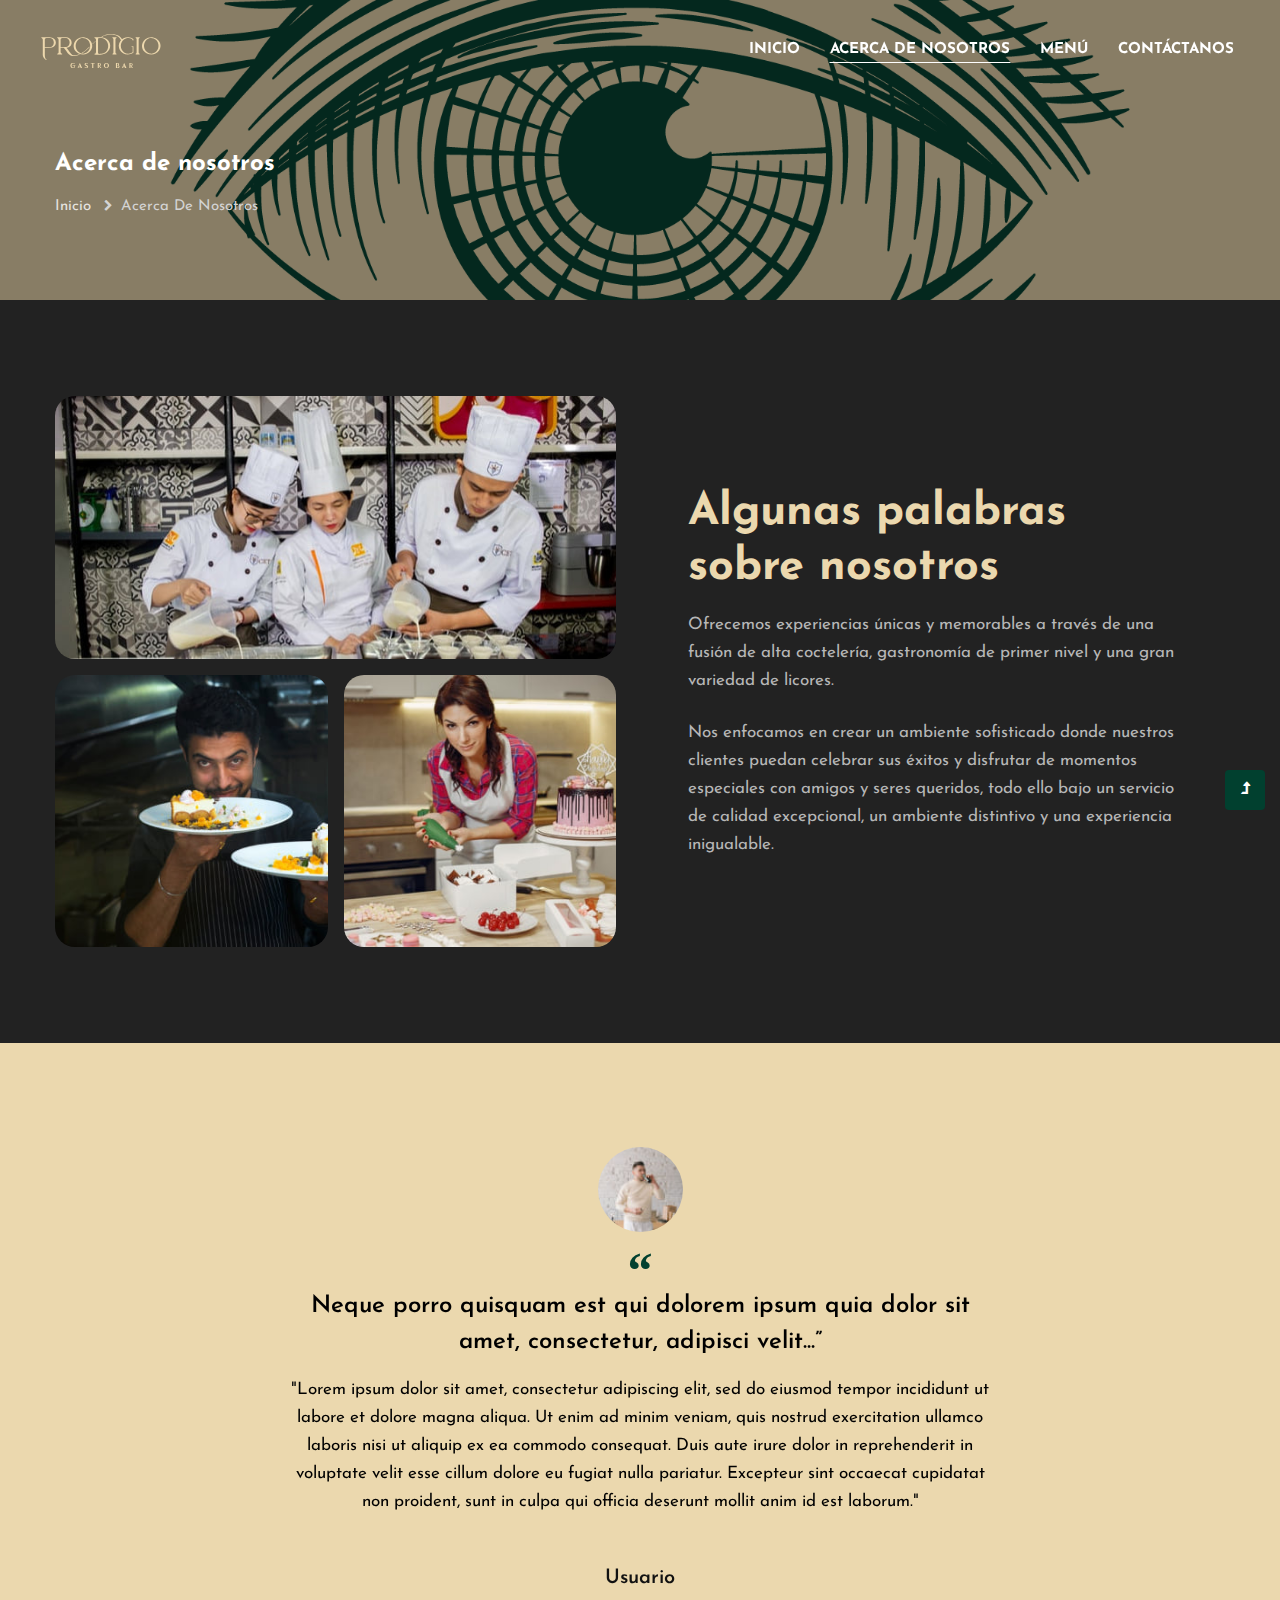
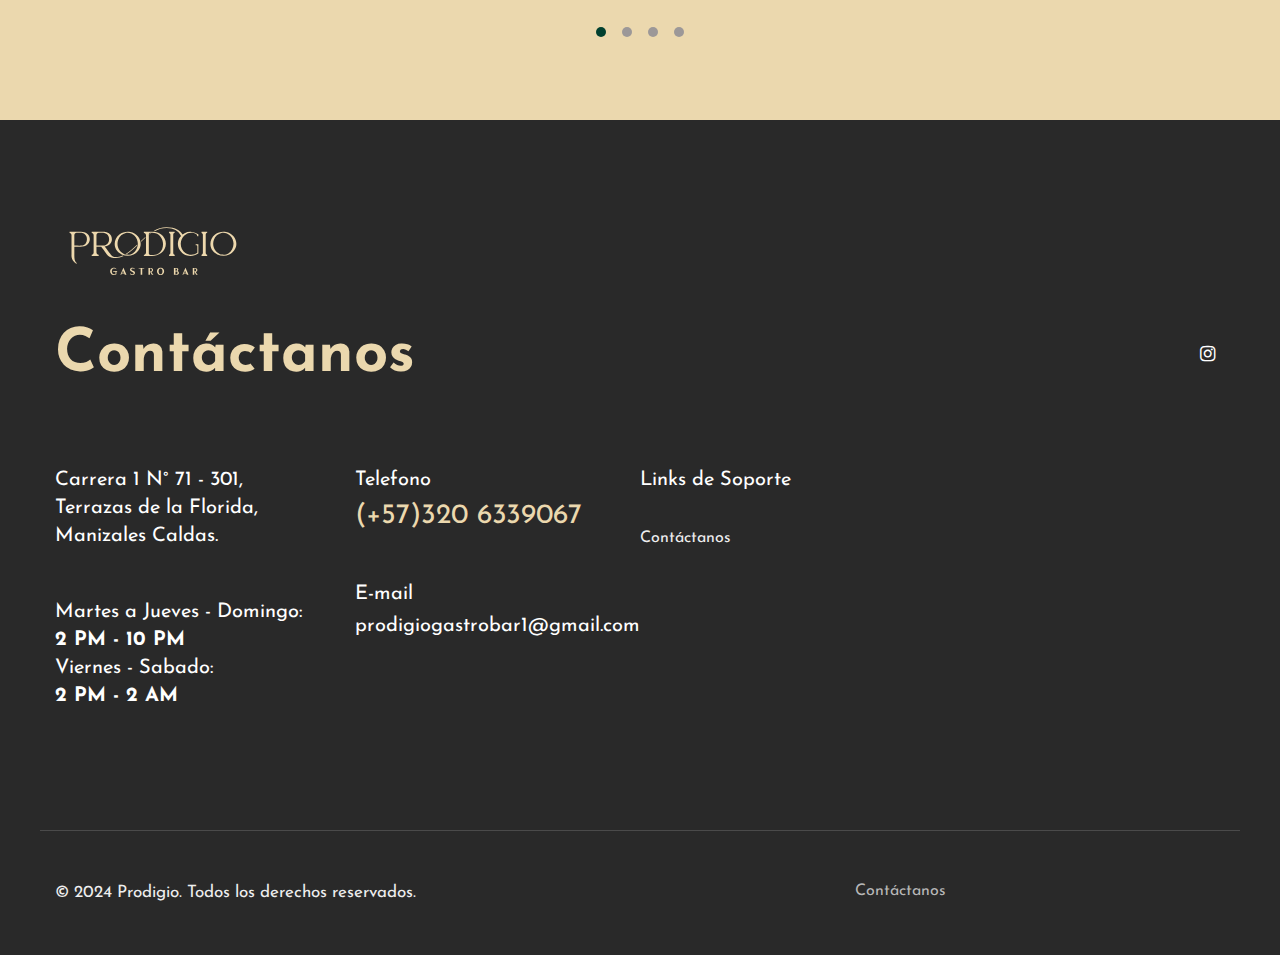
==== commit 0cd6b456: "Add menu, fix comments" ====
--- a/about.html
+++ b/about.html
@@ -47,7 +47,7 @@
                             <a class="nav-link" href="about.html">Acerca de nosotros</a>
                         </li>
                         <li class="nav-item">
-                            <a class="nav-link" href="#">Menú</a>
+                            <a class="nav-link" href="menu.html">Menú</a>
                         </li>
                         <li class="nav-item">
                             <a class="nav-link" href="contact.html">Contáctanos</a>
@@ -365,10 +365,7 @@
                         <h6 class="foot-sub-title">Contáctanos</h6>
 
                         <div class="main-social-footer-29">
-                            <a href="#facebook" class="facebook"><span class="fa fa-facebook"></span></a>
-                            <a href="#twitter" class="twitter"><span class="fa fa-twitter"></span></a>
-                            <a href="#instagram" class="instagram"><span class="fa fa-instagram"></span></a>
-                            <a href="#linkedin" class="linkedin"><span class="fa fa-linkedin"></span></a>
+                            <a href="https://www.instagram.com/prodigiogastrobar/" class="instagram" target="_blank"><span class="fa fa-instagram"></span></a>
                         </div>
                     </div>
                 </div>
@@ -376,18 +373,18 @@
                     <div class="col-lg-3 col-sm-6">
                         <div class="address-grid">
                             <h5>Carrera 1 N° 71 - 301, Terrazas de la Florida, <br> Manizales Caldas.</h5>
-                            <h5 class="mt-sm-5 mt-4">Martes - Jueves: <span> 2 PM - 10 PM</span> <br> Viernes - Domingo: <span> 2 PM - 12 PM</span></h5>
+                            <h5 class="mt-sm-5 mt-4">Martes a Jueves - Domingo: <br><span> 2 PM - 10 PM</span> <br> Viernes - Sabado: <br><span> 2 PM - 2 AM</span></h5>
                         </div>
                     </div>
                     <div class="col-lg-3 col-sm-6 mt-sm-0 mt-4">
                         <div class="address-grid">
                             <h5>Telefono</h5>
-                            <h5 class="phone-number-text mt-2"><a href="tel:+57 3213772519">(+57)321 1232312</a></h5>
+                            <h5 class="phone-number-text mt-2"><a href="tel:+57 3206339067">(+57)320 6339067</a></h5>
                         </div>
                         <div class="address-grid mt-sm-5 mt-4">
                             <h5>E-mail</h5>
-                            <h5 class="email-cont-text mt-1"> <a href="mailto:prodigio@mail.com"
-                                    class="mail">prodigio@mail.com</a></h5>
+                            <h5 class="email-cont-text mt-1"> <a href="mailto:prodigiogastrobar1@gmail.com"
+                                    class="mail">prodigiogastrobar1@gmail.com</a></h5>
                         </div>
                     </div>
                     <div class="col-lg-2 col-md-6 col-sm-5 footer-list-menu pl-lg-0 mt-lg-0 mt-sm-5 mt-4">
--- a/assets/css/style-starter.css
+++ b/assets/css/style-starter.css
@@ -69,7 +69,7 @@
 
 body {
   margin: 0;
-  font-family: -apple-system, BlinkMacSystemFont, "Segoe UI", Roboto, "Helvetica Neue", Arial, "Noto Sans", sans-serif, "Apple Color Emoji", "Segoe UI Emoji", "Segoe UI Symbol", "Noto Color Emoji";
+  font-family: -apple-system, BlinkMacSystemFont, "Segoe UI", Roboto, "Helvetica Neue", Arial, "Infinito Sans", sans-serif, "Apple Color Emoji", "Segoe UI Emoji", "Segoe UI Symbol", "Noto Color Emoji";
   font-size: 1rem;
   font-weight: 400;
   line-height: 1.5;
@@ -16088,7 +16088,7 @@
 
 /* inner-banner */
 .inner-banner {
-  background: url(../images/inner-banner.jpg) no-repeat center;
+  background: url(../images/inner-banner.png) no-repeat center;
   background-size: cover;
   -webkit-background-size: cover;
   -moz-background-size: cover;
@@ -16887,7 +16887,7 @@
 .menu-item-price h6 {
   font-weight: bold;
   font-size: 1.3em;
-  color: var(--primary-color);
+  color: var(--secondary-color);
 }
 
 .menu-item-description p {
@@ -17140,4 +17140,116 @@
 
 /* //pagination blog page */
 
-/*# sourceMappingURL=style-freedom.css.map */+/*# sourceMappingURL=style-freedom.css.map */
+
+
+
+/* error page */
+.w3l-error-page {
+  background: url(../images/error.jpg) no-repeat center left;
+  background-size: cover;
+  -webkit-background-size: cover;
+  -moz-background-size: cover;
+  -o-background-size: cover;
+  -ms-background-size: cover;
+  position: relative;
+  z-index: 1;
+  min-height: 100vh;
+  display: flex;
+  align-items: center;
+}
+
+.w3l-error-page::before {
+  content: "";
+  position: absolute;
+  width: 100%;
+  height: 100%;
+  background: linear-gradient(to right, transparent, rgb(10 10 10 / 75%));
+  z-index: -1;
+}
+
+.w3l-error-block .content h1 {
+  font-size: 200px;
+  line-height: 190px;
+  color: #fff;
+  font-weight: 600;
+}
+
+.w3l-error-block .content p {
+  font-size: 20px;
+  line-height: 34px;
+  text-transform: uppercase;
+  margin-top: 30px;
+}
+
+.w3l-error-block .search-error .search-input {
+  border: none;
+  padding: 14px 50px 14px 14px;
+  font-size: 16px;
+  color: #fff;
+  background: transparent;
+  width: 100%;
+  border-radius: 30px;
+  border: 2px solid #fff;
+}
+
+.w3l-error-block .search-error button {
+  border: none;
+  color: #fff;
+  background: none;
+  position: absolute;
+  right: 0;
+  padding: 0 20px 0 10px;
+  font-size: 16px;
+  top: 0;
+  bottom: 0;
+}
+
+.w3l-error-block .search-error button:hover {
+  color: var(--heading-color);
+}
+
+/* placeholder color change */
+.search-error ::placeholder {
+  color: #fff;
+  opacity: .8;
+  /* Firefox */
+}
+
+.search-error :-ms-input-placeholder {
+  /* Internet Explorer 10-11 */
+  color: #fff;
+}
+
+.search-error ::-ms-input-placeholder {
+  /* Microsoft Edge */
+  color: #fff;
+}
+
+@media (max-width: 991px) {
+  .w3l-error-block .content h1 {
+    font-size: 150px;
+  }
+
+  .w3l-error-block .content h2 {
+    font-size: 27px;
+  }
+}
+
+@media (max-width: 440px) {
+  .w3l-error-block .content h1 {
+    font-size: 120px;
+    line-height: 150px;
+  }
+
+  .w3l-error-block .content h2 {
+    font-size: 27px;
+  }
+
+  .w3l-error-block .content p {
+    font-size: 16px;
+    margin-top: 10px;
+  }
+}
+
+/* //error page */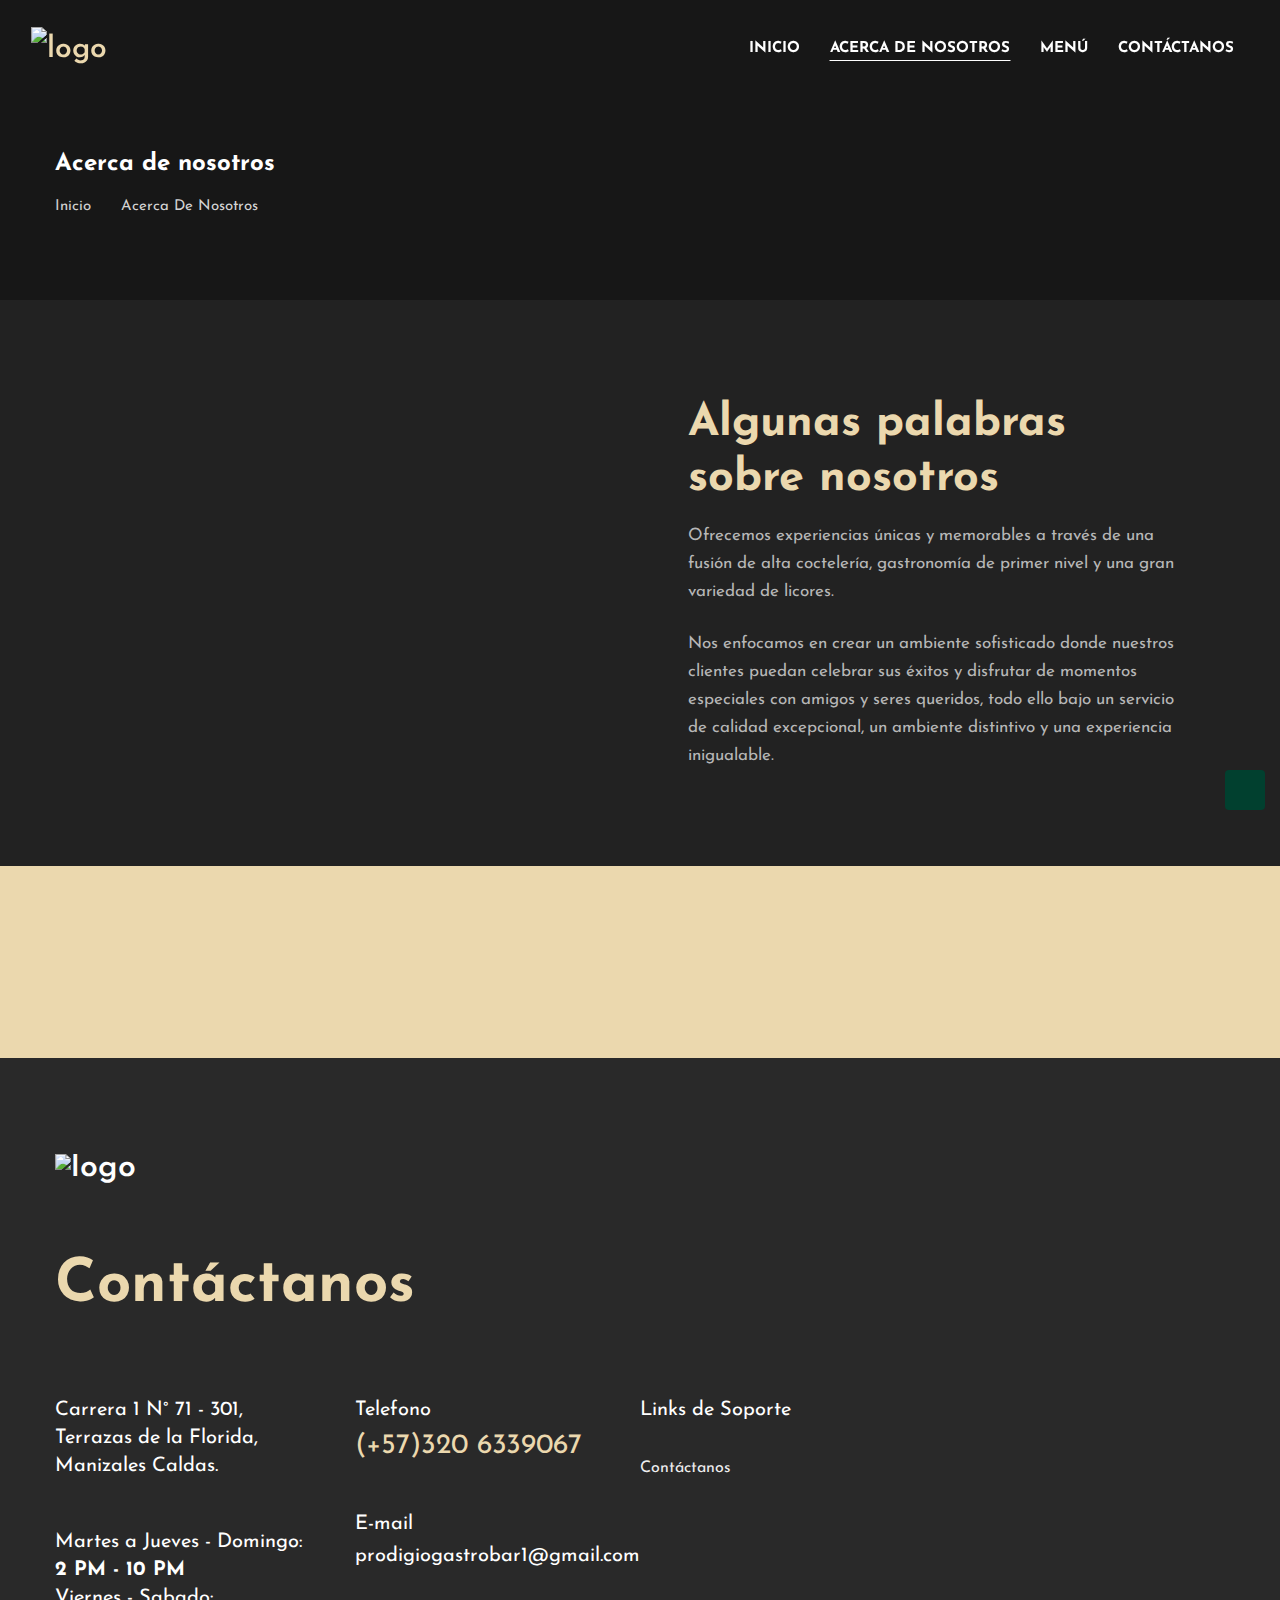
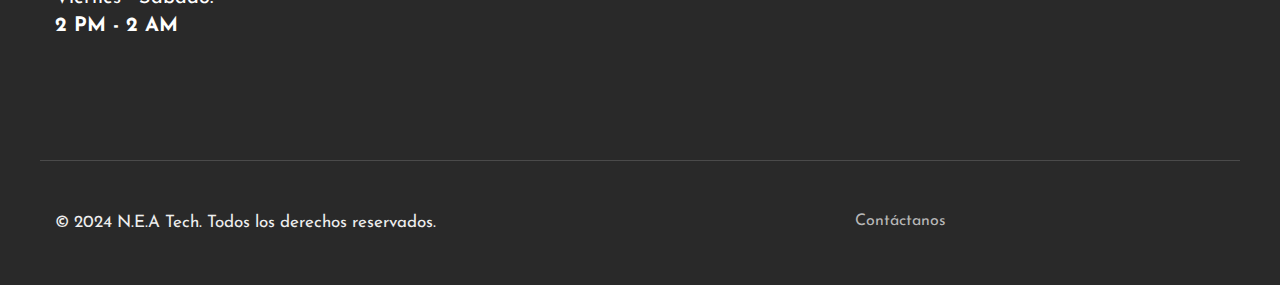
==== commit 3638224b: "Add license, upd template" ====
--- a/about.html
+++ b/about.html
@@ -1,7 +1,3 @@
-<!--
-Author: W3layouts
-Author URL: http://w3layouts.com
--->
 <!doctype html>
 <html lang="es">
 
@@ -10,13 +6,13 @@
     <meta charset="utf-8">
     <meta name="viewport" content="width=device-width, initial-scale=1, shrink-to-fit=no">
     <link rel="icon" href="assets/images/favicon.ico" type="image/x-icon">
-    <title>Prodigio: Gastro Bar - Acerca de Nosotros</title>
+    <title>Prodigio Gastro Bar - Acerca de Nosotros</title>
     <!-- google-fonts -->
     <link href="//fonts.googleapis.com/css2?family=Josefin+Sans:wght@100;200;300;400;500;600;700&display=swap"
         rel="stylesheet">
     <!-- //google-fonts -->
     <!-- Template CSS Style link -->
-    <link rel="stylesheet" href="assets/css/style-starter.css">
+    <link rel="stylesheet" href="assets/css/style-liberty.css">
 </head>
 <body>
     <!--header-->
@@ -399,7 +395,7 @@
                 <!-- copyright -->
                 <div class="w3l-copyright mt-lg-5 mt-sm-4 pt-md-4 pt-3">
                     <div class="row bottom-copies pt-md-5 pt-4 mt-md-5 mt-4">
-                        <p class="col-lg-8 copy-footer-29">© 2024 Prodigio. Todos los derechos reservados. </a></p>
+                        <p class="col-lg-8 copy-footer-29">© 2024 N.E.A Tech. Todos los derechos reservados. </a></p>
 
                         <div class="col-lg-4 footer-list-29 mt-lg-0 mt-md-4 mt-2">
                             <ul class="d-flex text-lg-right">
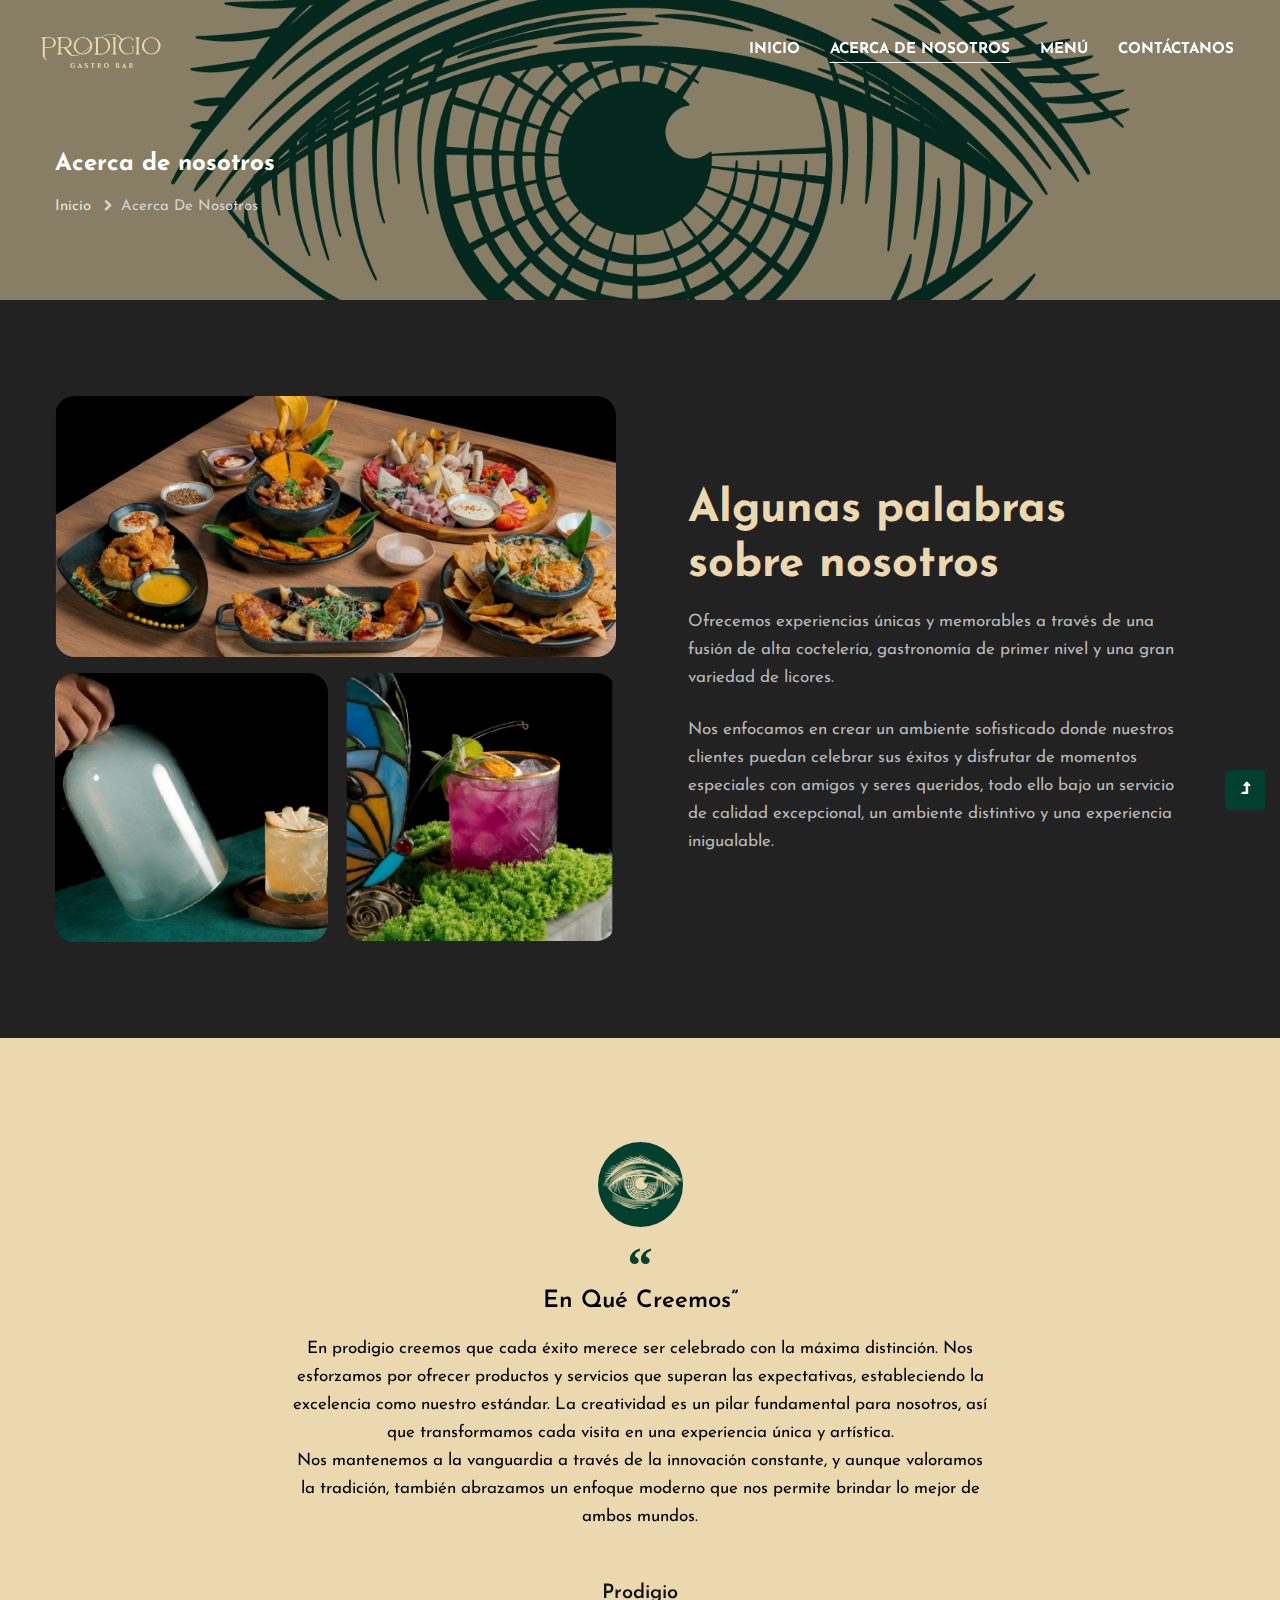
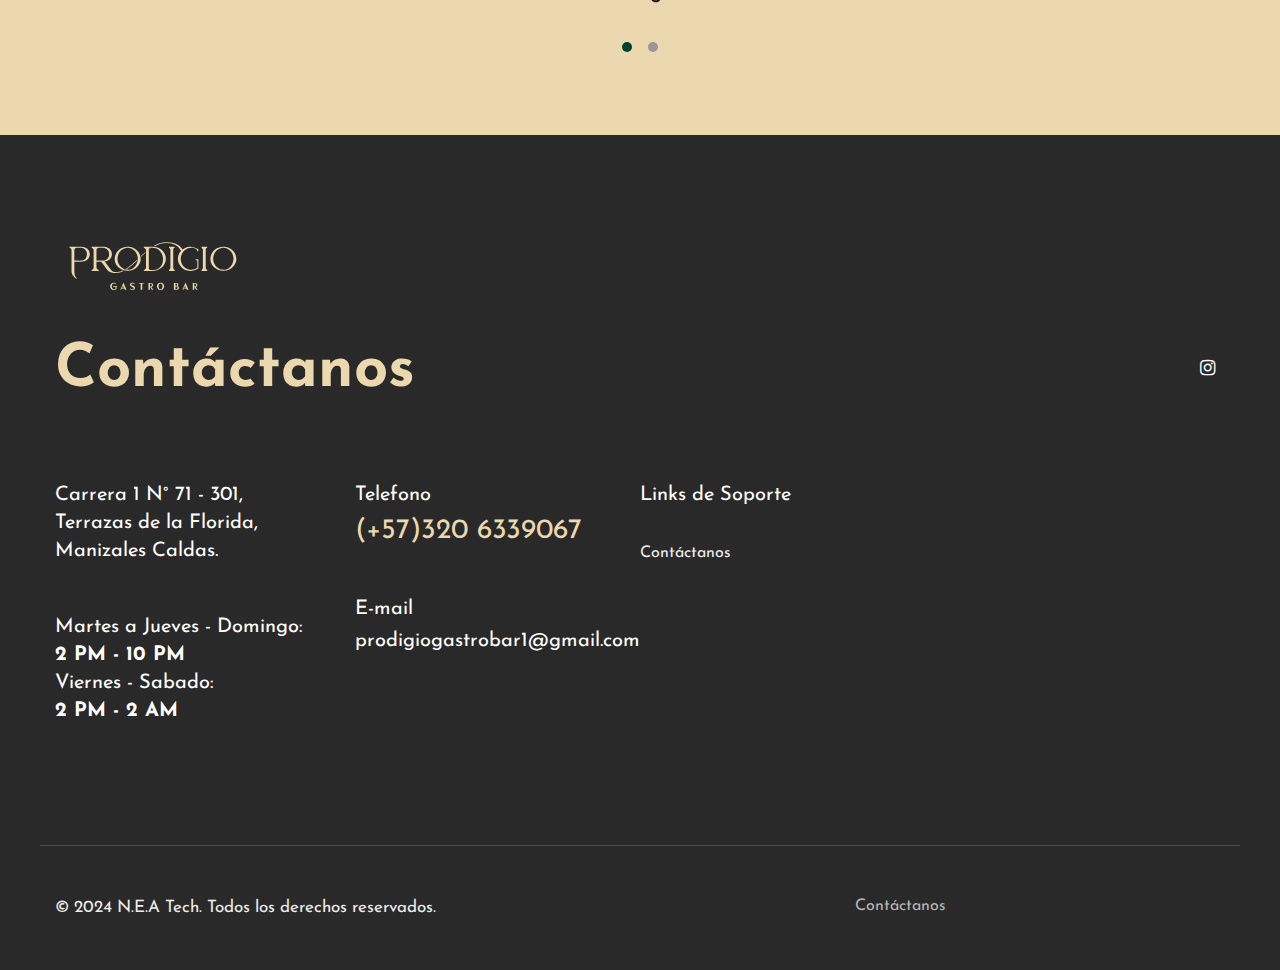
==== commit 2af990da: "Add images about, upd text for testimonials" ====
--- a/about.html
+++ b/about.html
@@ -75,13 +75,13 @@
             <div class="container">
                 <div class="row top-cont-grid align-items-center">
                     <div class="col-lg-6 left-img pr-lg-4">
-                        <img src="assets/images/about3.jpg" alt="" class="img-responsive img-fluid" />
+                        <img src="assets/images/about3.png" alt="" class="img-responsive img-fluid" />
                         <div class="row mt-3">
                             <div class="col-6 img-pad">
-                                <img src="assets/images/about4.jpg" alt="" class="img-responsive img-fluid" />
+                                <img src="assets/images/about4.png" alt="" class="img-responsive img-fluid" />
                             </div>
                             <div class="col-6 img-pad-2">
-                                <img src="assets/images/about5.jpg" alt="" class="img-responsive img-fluid" />
+                                <img src="assets/images/about5.png" alt="" class="img-responsive img-fluid" />
                             </div>
                         </div>
                     </div>
@@ -260,19 +260,27 @@
                     <div class="item">
                         <div class="testimonial-content">
                             <div class="testimonial">
-                                <a class="comment-img" href="#url"><img src="assets/images/testi1.jpg"
+                                <a class="comment-img" href="#url"><img src="assets/images/testi1.png"
                                         class="img-responsive" alt="placeholder image"></a>
                                 <blockquote>
-                                    <q>Neque porro quisquam est qui dolorem ipsum quia dolor sit amet, consectetur, adipisci velit...</q>
+                                    <q>En Qué Creemos</q>
                                 </blockquote>
-                                <p class="text-black">"Lorem ipsum dolor sit amet, consectetur adipiscing elit, sed do eiusmod tempor 
-                                            incididunt ut labore et dolore magna aliqua. Ut enim ad minim veniam, quis nostrud exercitation 
-                                            ullamco laboris nisi ut aliquip ex ea commodo consequat. Duis aute irure dolor in reprehenderit in 
-                                            voluptate velit esse cillum dolore eu fugiat nulla pariatur. Excepteur sint occaecat cupidatat non 
-                                            proident, sunt in culpa qui officia deserunt mollit anim id est laborum."</p>
+                                <p class="text-black">En prodigio creemos que cada éxito merece ser
+                                    celebrado con la máxima distinción. Nos esforzamos
+                                    por ofrecer productos y servicios que superan las
+                                    expectativas, estableciendo la excelencia como
+                                    nuestro estándar. La creatividad es un pilar
+                                    fundamental para nosotros, así que transformamos
+                                    cada visita en una experiencia única y artística.
+                                <br>
+                                    Nos mantenemos a la vanguardia a través de la
+                                    innovación constante, y aunque valoramos la
+                                    tradición, también abrazamos un enfoque moderno
+                                    que nos permite brindar lo mejor de ambos mundos.
+                                </p>
                                 <div class="text-center mt-5">
                                     <div class="people-info align-self">
-                                        <h3>Usuario</h3>
+                                        <h3>Prodigio</h3>
                                     </div>
                                 </div>
                             </div>
@@ -281,61 +289,21 @@
                     <div class="item">
                         <div class="testimonial-content">
                             <div class="testimonial">
-                                <a class="comment-img" href="#url"><img src="assets/images/testi1.jpg"
+                                <a class="comment-img" href="#url"><img src="assets/images/testi1.png"
                                         class="img-responsive" alt="placeholder image"></a>
                                 <blockquote>
-                                    <q>Neque porro quisquam est qui dolorem ipsum quia dolor sit amet, consectetur, adipisci velit...</q>
+                                    <q>Arquetipo: LA PATRONA</q>
                                 </blockquote>
-                                <p class="text-black">"Lorem ipsum dolor sit amet, consectetur adipiscing elit, sed do eiusmod tempor 
-                                            incididunt ut labore et dolore magna aliqua. Ut enim ad minim veniam, quis nostrud exercitation 
-                                            ullamco laboris nisi ut aliquip ex ea commodo consequat. Duis aute irure dolor in reprehenderit in 
-                                            voluptate velit esse cillum dolore eu fugiat nulla pariatur. Excepteur sint occaecat cupidatat non 
-                                            proident, sunt in culpa qui officia deserunt mollit anim id est laborum."</p>
+                                <p class="text-black">Prodigio adopta el arquetipo de la Patrona a través de su
+                                    enfoque en la excelencia, el ambiente sofisticado, el
+                                    servicio personalizado, las experiencias exclusivas, el
+                                    diseño visual y la calidad de sus productos. Estos
+                                    elementos trabajan juntos para crear una marca que
+                                    refleja poder y liderazgo, atrayendo a una clientela que
+                                    valora los detalles, el buen servicio y la creatividad.</p>
                                 <div class="text-center mt-5">
                                     <div class="people-info align-self">
-                                        <h3>Usuario</h3>
-                                    </div>
-                                </div>
-                            </div>
-                        </div>
-                    </div>
-                    <div class="item">
-                        <div class="testimonial-content">
-                            <div class="testimonial">
-                                <a class="comment-img" href="#url"><img src="assets/images/testi1.jpg"
-                                        class="img-responsive" alt="placeholder image"></a>
-                                <blockquote>
-                                    <q>Neque porro quisquam est qui dolorem ipsum quia dolor sit amet, consectetur, adipisci velit...</q>
-                                </blockquote>
-                                <p class="text-black">"Lorem ipsum dolor sit amet, consectetur adipiscing elit, sed do eiusmod tempor 
-                                            incididunt ut labore et dolore magna aliqua. Ut enim ad minim veniam, quis nostrud exercitation 
-                                            ullamco laboris nisi ut aliquip ex ea commodo consequat. Duis aute irure dolor in reprehenderit in 
-                                            voluptate velit esse cillum dolore eu fugiat nulla pariatur. Excepteur sint occaecat cupidatat non 
-                                            proident, sunt in culpa qui officia deserunt mollit anim id est laborum."</p>
-                                <div class="text-center mt-5">
-                                    <div class="people-info align-self">
-                                        <h3>Usuario</h3>
-                                    </div>
-                                </div>
-                            </div>
-                        </div>
-                    </div>
-                    <div class="item">
-                        <div class="testimonial-content">
-                            <div class="testimonial">
-                                <a class="comment-img" href="#url"><img src="assets/images/testi1.jpg"
-                                        class="img-responsive" alt="placeholder image"></a>
-                                <blockquote>
-                                    <q>Neque porro quisquam est qui dolorem ipsum quia dolor sit amet, consectetur, adipisci velit...</q>
-                                </blockquote>
-                                <p class="text-black">"Lorem ipsum dolor sit amet, consectetur adipiscing elit, sed do eiusmod tempor 
-                                            incididunt ut labore et dolore magna aliqua. Ut enim ad minim veniam, quis nostrud exercitation 
-                                            ullamco laboris nisi ut aliquip ex ea commodo consequat. Duis aute irure dolor in reprehenderit in 
-                                            voluptate velit esse cillum dolore eu fugiat nulla pariatur. Excepteur sint occaecat cupidatat non 
-                                            proident, sunt in culpa qui officia deserunt mollit anim id est laborum."</p>
-                                <div class="text-center mt-5">
-                                    <div class="people-info align-self">
-                                        <h3>Usuario</h3>
+                                        <h3>Prodigio</h3>
                                     </div>
                                 </div>
                             </div>
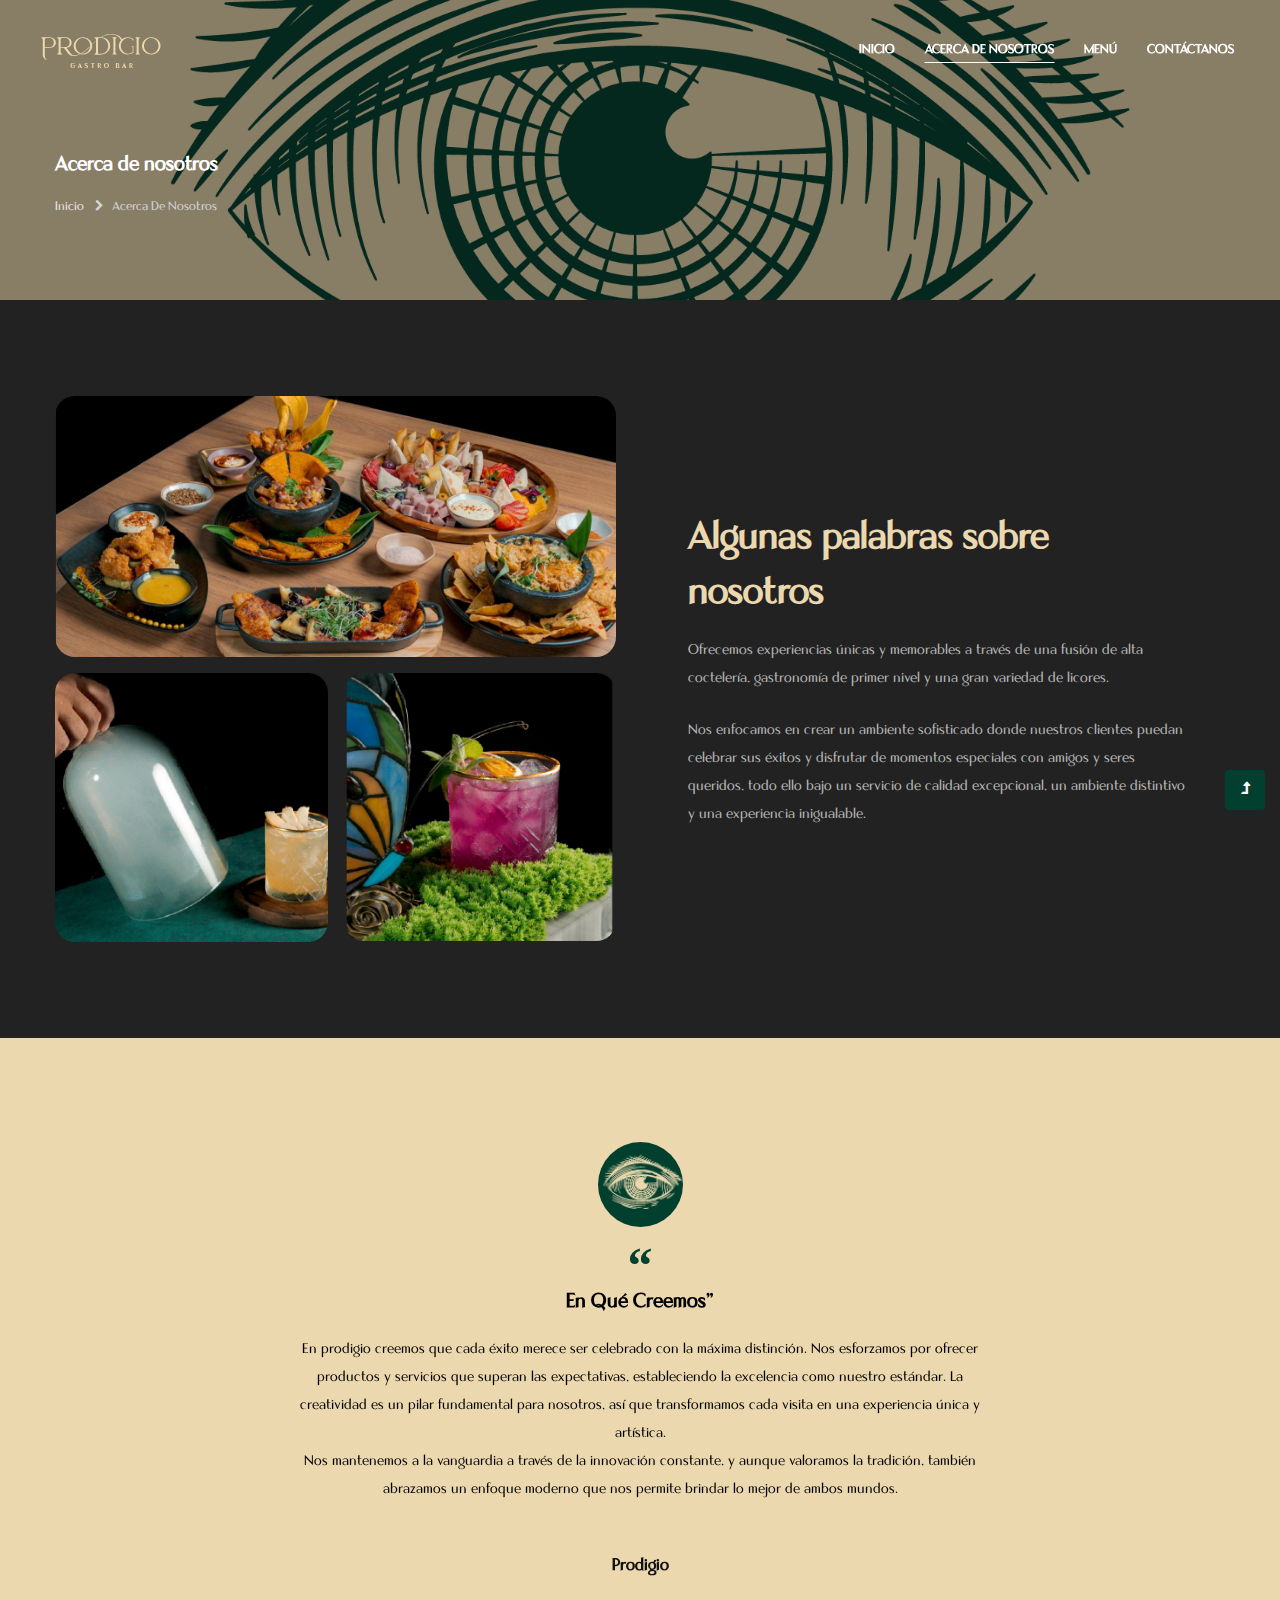
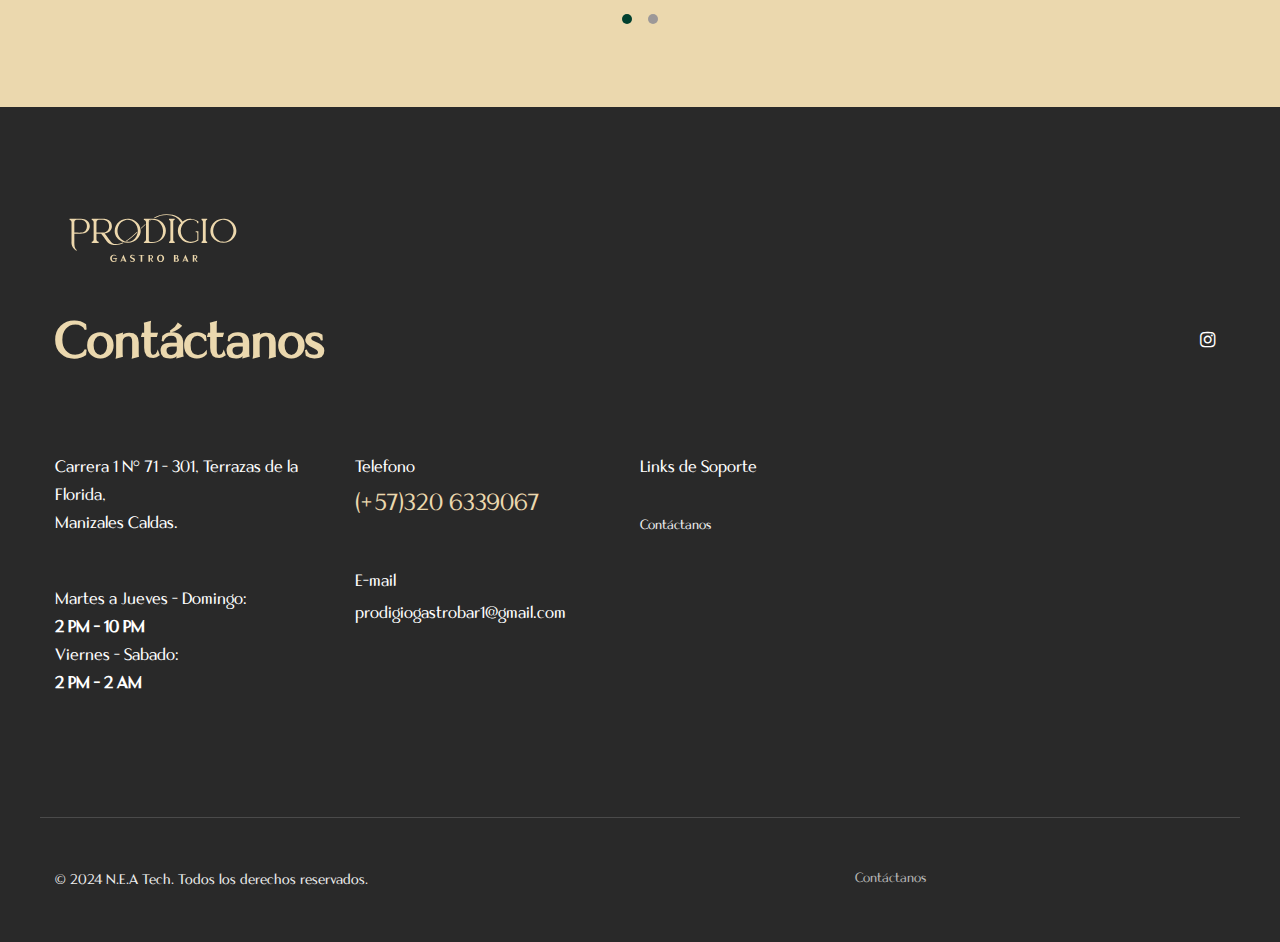
==== commit 2cca9095: "upd metadata to SEO" ====
--- a/about.html
+++ b/about.html
@@ -5,6 +5,11 @@
     <!-- Required meta tags -->
     <meta charset="utf-8">
     <meta name="viewport" content="width=device-width, initial-scale=1, shrink-to-fit=no">
+    <meta property="og:title" content="Prodigio Gastro Bar | Manizales">
+    <meta property="og:description" content="Conoce un poco más de nosotros">
+    <meta property="og:image" content="https://prodigiogastrobar.com/assets/images/inner-banner.png">
+    <meta property="og:url" content="https://prodigiogastrobar.com/about.html">
+    <meta name="description" content="Experimenta las mejores sensaciones con nuestra cocina y nuestros cocteles de autor. ¡Reserva hoy mismo!">
     <link rel="icon" href="assets/images/favicon.ico" type="image/x-icon">
     <title>Prodigio Gastro Bar - Acerca de Nosotros</title>
     <!-- google-fonts -->
